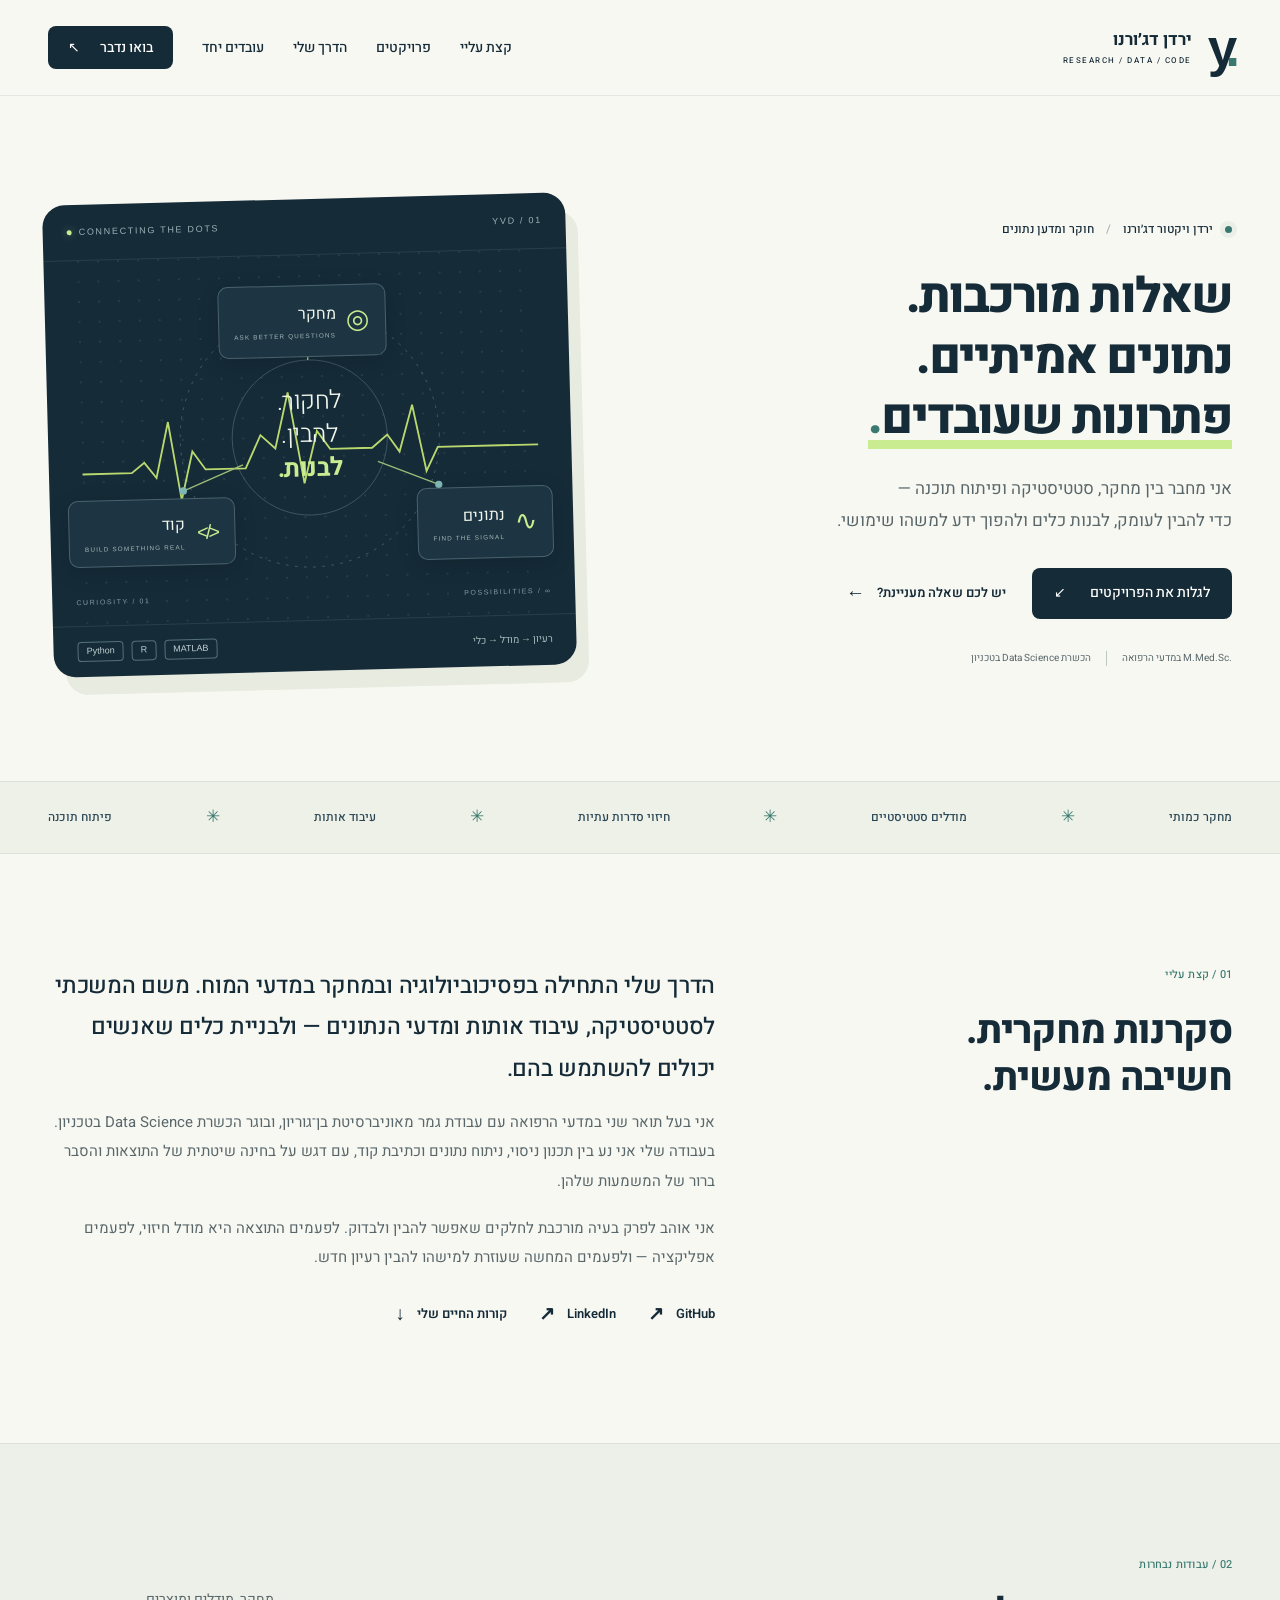
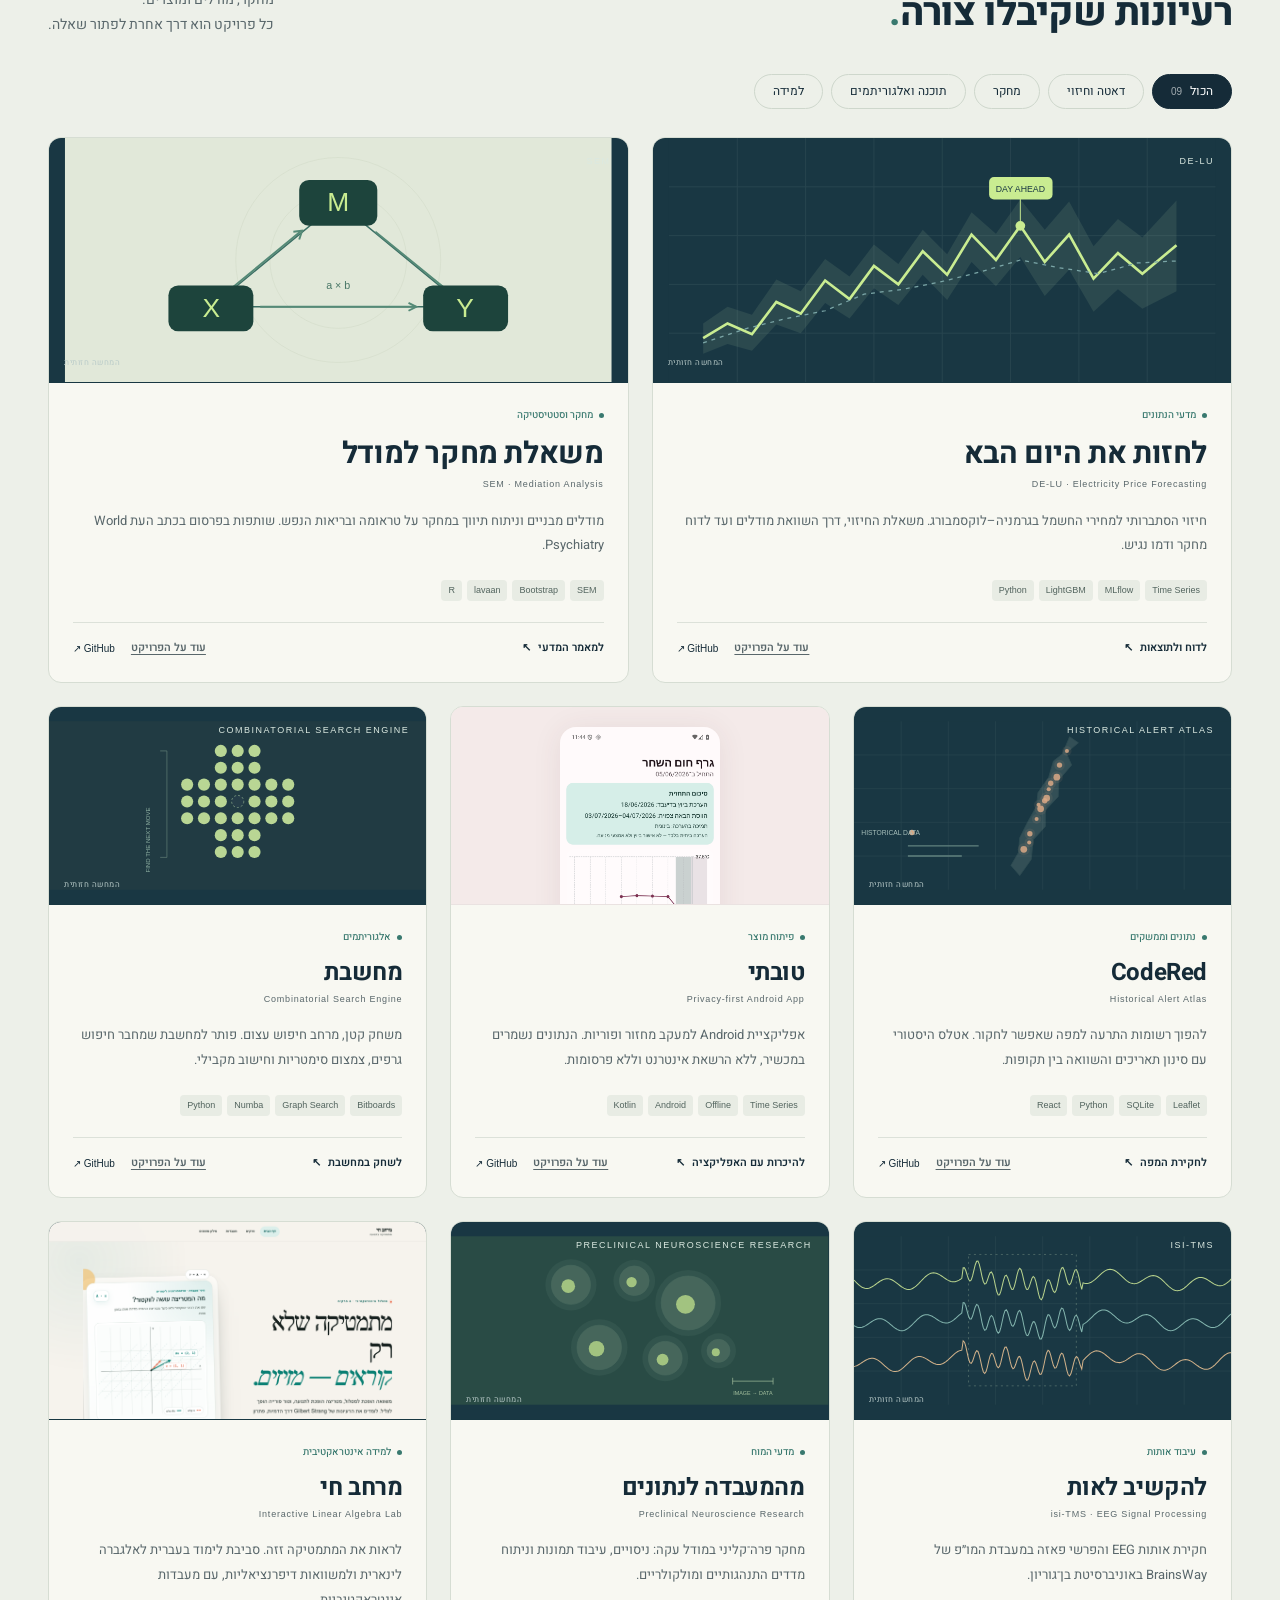
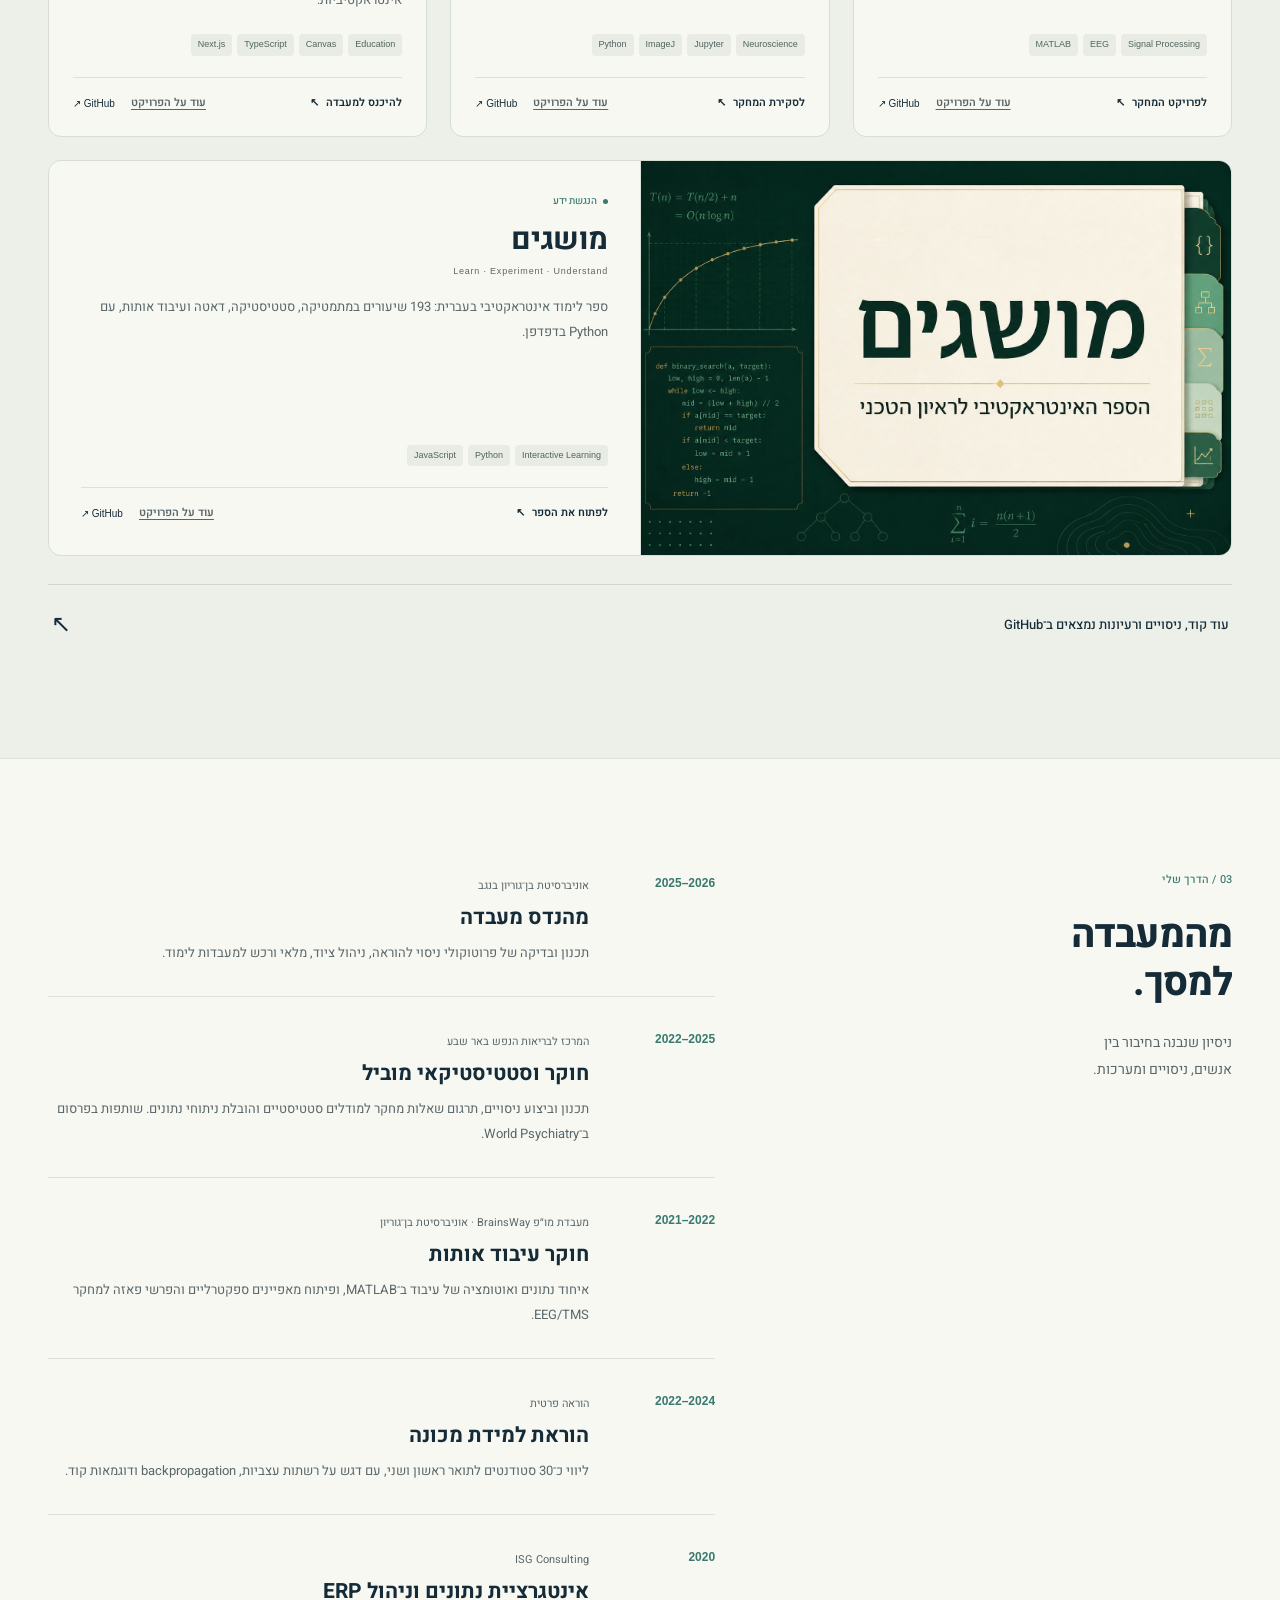
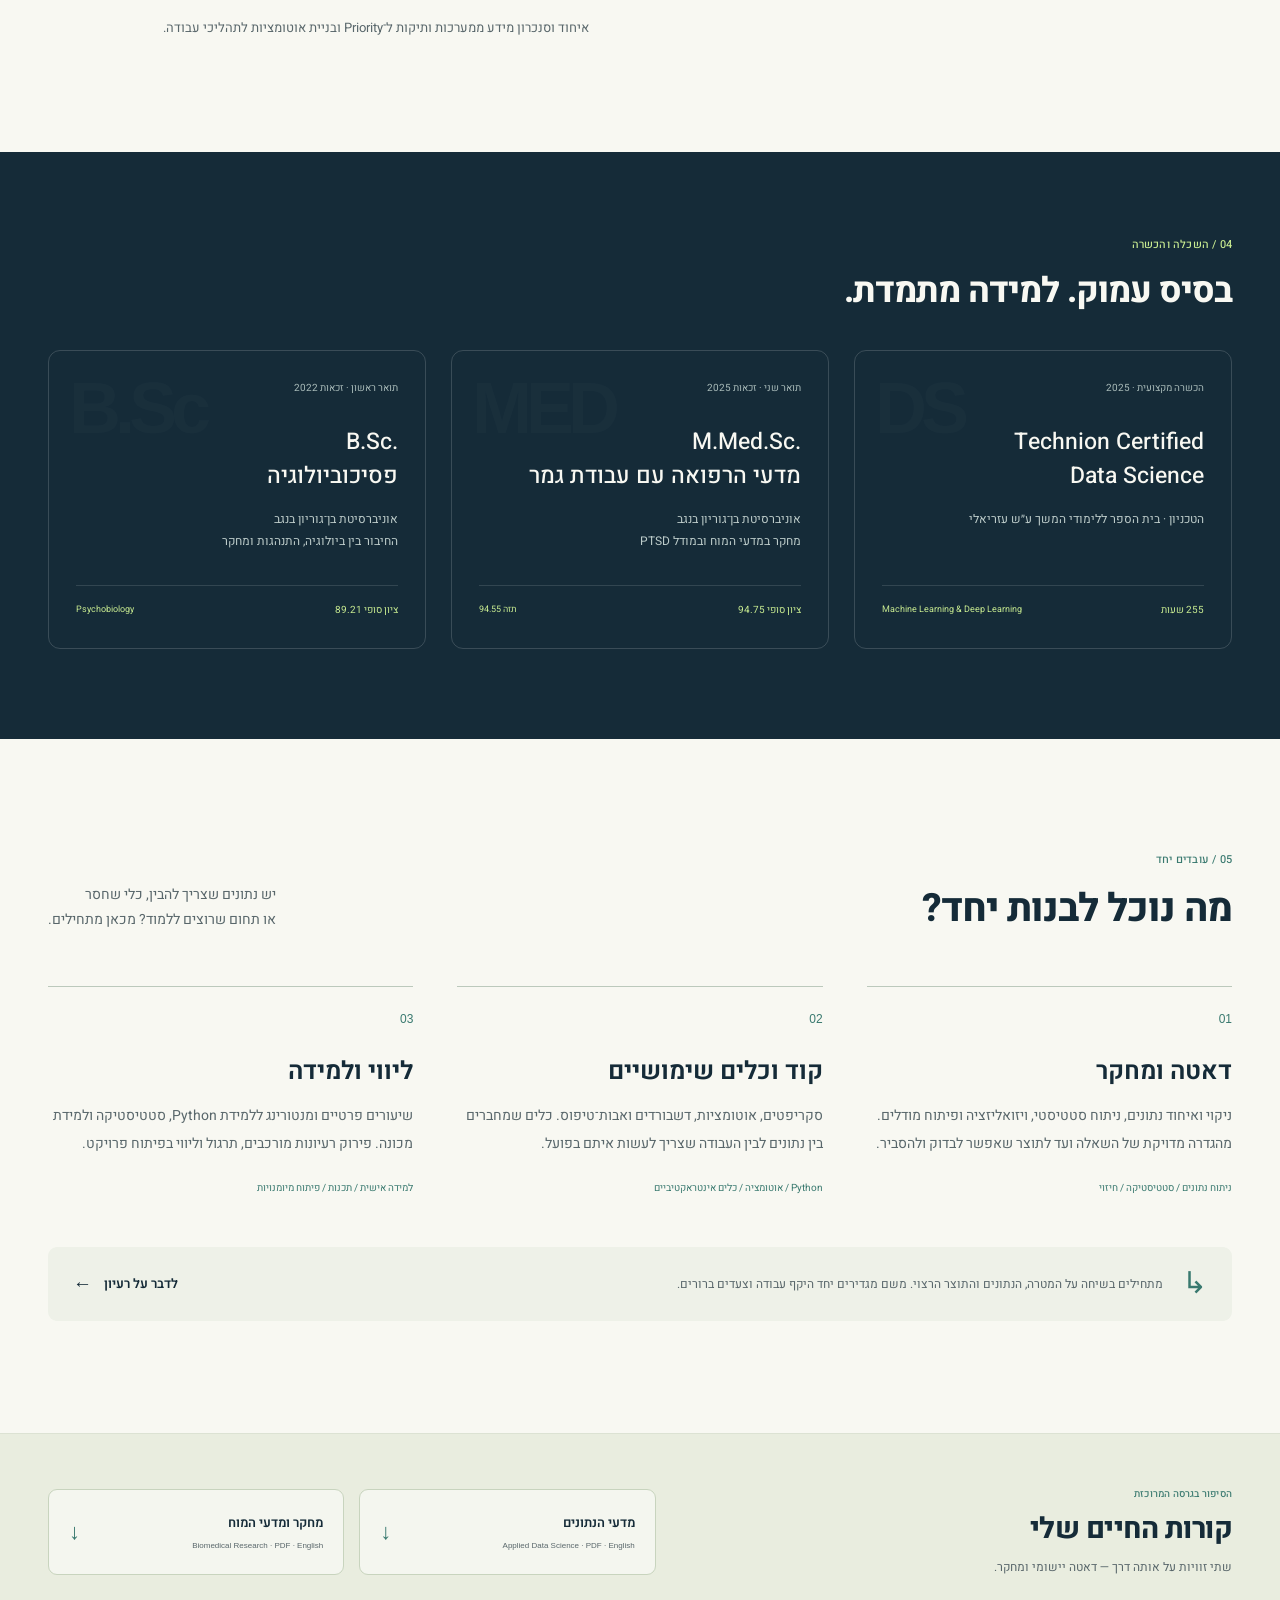
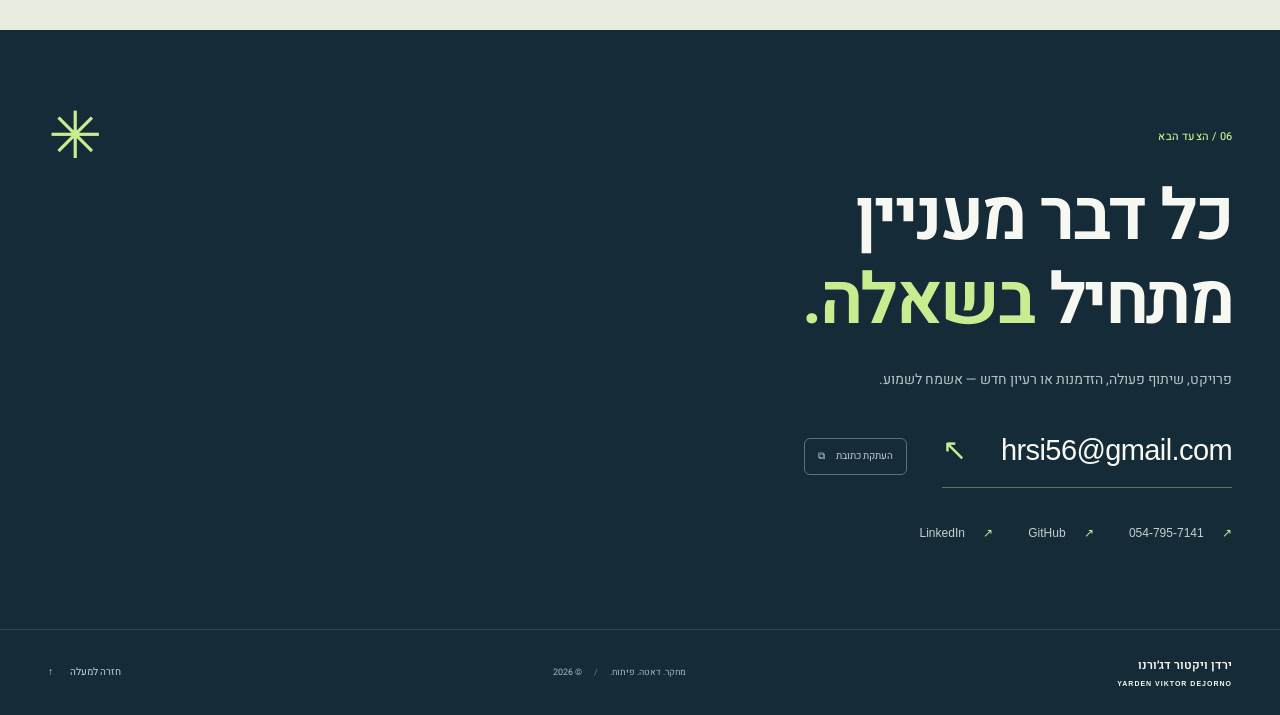
==== index.html @ 93003b0e "Build Hebrew personal portfolio for Yarden Dejorno" ====
<!doctype html>
<html lang="he" dir="rtl">
<head>
  <meta charset="utf-8">
  <meta name="viewport" content="width=device-width, initial-scale=1">
  <meta name="theme-color" content="#152b38">
  <title>ירדן ויקטור דג׳ורנו | מחקר, דאטה ופיתוח</title>
  <meta name="description" content="האתר האישי של ירדן ויקטור דג׳ורנו — חוקר ומדען נתונים. פרויקטים בחיזוי, סטטיסטיקה, מדעי המוח ופיתוח תוכנה, לצד ליווי אישי ולמידה.">
  <link rel="canonical" href="https://hrsi56.github.io/">
  <meta property="og:type" content="website">
  <meta property="og:locale" content="he_IL">
  <meta property="og:title" content="ירדן ויקטור דג׳ורנו — מחקר. דאטה. פיתוח.">
  <meta property="og:description" content="מחבר בין שאלות מחקר, נתונים וקוד. תיק עבודות, ניסיון ודרכים לעבוד יחד.">
  <meta property="og:url" content="https://hrsi56.github.io/">
  <meta property="og:image" content="https://hrsi56.github.io/assets/social-card.png">
  <meta property="og:image:width" content="1200">
  <meta property="og:image:height" content="630">
  <meta name="twitter:card" content="summary_large_image">
  <link rel="icon" href="assets/favicon.svg" type="image/svg+xml">
  <link rel="preload" href="assets/fonts/Heebo-Variable.ttf" as="font" type="font/ttf" crossorigin>
  <link rel="stylesheet" href="styles.css">
  <script type="module" src="app.js"></script>
  <script type="application/ld+json">{"@context":"https://schema.org","@type":"Person","name":"ירדן ויקטור דג׳ורנו","alternateName":"Yarden Viktor Dejorno","url":"https://hrsi56.github.io/","jobTitle":"חוקר ומדען נתונים","email":"mailto:hrsi56@gmail.com","sameAs":["https://github.com/hrsi56","https://www.linkedin.com/in/yvdejorno/"],"alumniOf":[{"@type":"CollegeOrUniversity","name":"Ben-Gurion University of the Negev"}],"knowsAbout":["Statistical Modeling","Probabilistic Forecasting","Signal Processing","Python","Neuroscience"]}</script>
</head>
<body>
  <a class="skip-link" href="#main">דילוג לתוכן</a>
  <header class="site-header">
    <div class="container nav-wrap">
      <a class="brand" href="#home" aria-label="ירדן דג׳ורנו — לראש האתר"><span class="brand-symbol" aria-hidden="true">y<span>.</span></span><span>ירדן דג׳ורנו<span class="brand-sub">RESEARCH / DATA / CODE</span></span></a>
      <button class="menu-toggle" aria-expanded="false" aria-controls="main-nav"><span class="menu-lines" aria-hidden="true"></span><span class="menu-label">תפריט</span></button>
      <nav id="main-nav" aria-label="ניווט ראשי"><a href="#about">קצת עליי</a><a href="#projects">פרויקטים</a><a href="#experience">הדרך שלי</a><a href="#together">עובדים יחד</a><a class="nav-contact" href="#contact">בואו נדבר <span aria-hidden="true">↖</span></a></nav>
    </div>
  </header>
  <main id="main">
    <section class="hero container" id="home" aria-labelledby="hero-title">
      <div class="hero-copy">
        <div class="eyebrow"><span class="status-dot" aria-hidden="true"></span>ירדן ויקטור דג׳ורנו <span class="eyebrow-divider">/</span> חוקר ומדען נתונים</div>
        <h1 id="hero-title">שאלות מורכבות.<br>נתונים אמיתיים.<br><span class="hero-accent">פתרונות שעובדים<span class="lime-dot">.</span></span></h1>
        <p class="hero-description">אני מחבר בין מחקר, סטטיסטיקה ופיתוח תוכנה —<br class="desktop-br"> כדי להבין לעומק, לבנות כלים ולהפוך ידע למשהו שימושי.</p>
        <div class="hero-actions"><a class="button button-dark" href="#projects">לגלות את הפרויקטים <span aria-hidden="true">↙</span></a><a class="text-link" href="#contact">יש לכם שאלה מעניינת? <span aria-hidden="true">←</span></a></div>
        <div class="hero-credentials"><span><bdi>M.Med.Sc.</bdi> במדעי הרפואה</span><i aria-hidden="true"></i><span>הכשרת <bdi>Data Science</bdi> בטכניון</span></div>
      </div>
      <div class="hero-lab" aria-label="המחשה של החיבור בין מחקר, נתונים וקוד">
        <div class="lab-topline"><span class="lab-live"><span></span> CONNECTING THE DOTS</span><span>YVD / 01</span></div>
        <div class="lab-canvas">
          <svg class="connection-svg" viewBox="0 0 500 400" fill="none" aria-hidden="true"><defs><pattern id="dot-grid" width="22" height="22" patternUnits="userSpaceOnUse"><circle cx="1" cy="1" r="1" fill="#759097" opacity=".25"/></pattern><linearGradient id="trace" x1="40" y1="160" x2="450" y2="250"><stop stop-color="#b9d96f"/><stop offset="1" stop-color="#6ec8bc"/></linearGradient></defs><rect width="500" height="400" fill="url(#dot-grid)"/><circle cx="250" cy="200" r="142" stroke="#47606b" stroke-dasharray="3 7"/><circle cx="250" cy="200" r="85" stroke="#405a64"/><path class="lab-trace" d="M0 234H54L68 223L81 240L95 179L108 265L121 212L135 232H179L196 196L212 211L227 150L243 250L258 193L272 213H318L335 199L348 218L363 167L377 240L390 214H500" stroke="url(#trace)" stroke-width="2"/><path d="M250 58V115M110 255L176 228M390 255L324 228" stroke="#9dbb77" stroke-width="1.5"/><circle class="orbit-dot" cx="250" cy="58" r="5" fill="#c8ed89"/><circle cx="110" cy="255" r="4" fill="#81b9b7"/><circle cx="390" cy="255" r="4" fill="#81b9b7"/></svg>
          <div class="lab-node node-research"><span class="node-icon" aria-hidden="true">◎</span><span>מחקר<small>ASK BETTER QUESTIONS</small></span></div>
          <div class="lab-node node-data"><span class="node-icon" aria-hidden="true">∿</span><span>נתונים<small>FIND THE SIGNAL</small></span></div>
          <div class="lab-node node-code"><span class="node-icon code-icon" aria-hidden="true">&lt;/&gt;</span><span>קוד<small>BUILD SOMETHING REAL</small></span></div>
          <div class="lab-core"><span>לחקור.<br>להבין.<br><b>לבנות.</b></span></div>
          <span class="lab-axis axis-a">01 / CURIOSITY</span><span class="lab-axis axis-b">∞ / POSSIBILITIES</span>
        </div>
        <div class="lab-bottomline"><span class="lab-tag">Python</span><span class="lab-tag">R</span><span class="lab-tag">MATLAB</span><span class="lab-note">רעיון → מודל → כלי</span></div>
      </div>
    </section>
    <div class="discipline-strip"><div class="container"><span>מחקר כמותי</span><span aria-hidden="true">✳</span><span>מודלים סטטיסטיים</span><span aria-hidden="true">✳</span><span>חיזוי סדרות עתיות</span><span aria-hidden="true">✳</span><span>עיבוד אותות</span><span aria-hidden="true">✳</span><span>פיתוח תוכנה</span></div></div>
    <section class="section container about" id="about" aria-labelledby="about-title">
      <div class="section-side"><span class="section-number">01 / קצת עליי</span><h2 id="about-title">סקרנות מחקרית. <br>חשיבה מעשית.</h2></div>
      <div class="about-content"><p class="large-text">הדרך שלי התחילה בפסיכוביולוגיה ובמחקר במדעי המוח. משם המשכתי לסטטיסטיקה, עיבוד אותות ומדעי הנתונים — ולבניית כלים שאנשים יכולים להשתמש בהם.</p><p>אני בעל תואר שני במדעי הרפואה עם עבודת גמר מאוניברסיטת בן־גוריון, ובוגר הכשרת Data Science בטכניון. בעבודה שלי אני נע בין תכנון ניסוי, ניתוח נתונים וכתיבת קוד, עם דגש על בחינה שיטתית של התוצאות והסבר ברור של המשמעות שלהן.</p><p>אני אוהב לפרק בעיה מורכבת לחלקים שאפשר להבין ולבדוק. לפעמים התוצאה היא מודל חיזוי, לפעמים אפליקציה — ולפעמים המחשה שעוזרת למישהו להבין רעיון חדש.</p><div class="about-links"><a class="text-link" href="https://github.com/hrsi56" target="_blank" rel="noopener noreferrer">GitHub <span aria-hidden="true">↗</span></a><a class="text-link" href="https://www.linkedin.com/in/yvdejorno/" target="_blank" rel="noopener noreferrer">LinkedIn <span aria-hidden="true">↗</span></a><a class="text-link" href="#resume">קורות החיים שלי <span aria-hidden="true">↓</span></a></div></div>
    </section>
    <section class="section projects-section" id="projects" aria-labelledby="projects-title">
      <div class="container">
        <div class="section-heading"><div><span class="section-number">02 / עבודות נבחרות</span><h2 id="projects-title">רעיונות שקיבלו צורה<span class="lime-dot">.</span></h2></div><p>מחקר, מודלים ומוצרים.<br>כל פרויקט הוא דרך אחרת לפתור שאלה.</p></div>
        <div class="project-filters" role="group" aria-label="סינון פרויקטים לפי תחום"><button class="filter active" data-filter="all" aria-pressed="true">הכול <span>09</span></button><button class="filter" data-filter="data" aria-pressed="false">דאטה וחיזוי</button><button class="filter" data-filter="research" aria-pressed="false">מחקר</button><button class="filter" data-filter="software" aria-pressed="false">תוכנה ואלגוריתמים</button><button class="filter" data-filter="learning" aria-pressed="false">למידה</button></div>
        <p id="filter-status" class="sr-only" role="status" aria-live="polite"></p>
        <div class="project-grid" id="project-grid">
          <!-- PROJECTS:START -->
<article class="project-card featured" data-category="data">
  <div class="project-visual project-image-forecast"><svg viewBox="0 0 560 250" xmlns="http://www.w3.org/2000/svg" aria-hidden="true" focusable="false"><rect width="560" height="250" fill="#193743"/><path d="M0 50H560M0 100H560M0 150H560M0 200H560M70 0V250M140 0V250M210 0V250M280 0V250M350 0V250M420 0V250M490 0V250" stroke="#8da6a3" opacity=".12"/><path d="M35 190L60 173L85 181L110 145L135 157L160 124L185 142L210 109L235 129L260 94L285 119L310 76L335 98L360 63L385 94L410 65L435 111L460 83L485 102L520 64V157L485 175L460 155L435 178L410 135L385 162L360 122L335 152L310 127L285 166L260 140L235 171L210 154L185 185L160 169L135 200L110 191L85 218L60 211L35 221Z" fill="#a0c397" opacity=".13"/><path d="M35 205L60 190L85 201L110 168L135 180L160 146L185 165L210 131L235 150L260 116L285 140L310 99L335 125L360 90L385 127L410 99L435 144L460 118L485 139L520 110" fill="none" stroke="#c9ec91" stroke-width="2.7"/><path d="M35 210L80 195L120 185L160 177L200 160L240 155L280 147L320 137L360 125L400 133L440 139L480 128L520 126" stroke="#7ba6a7" stroke-width="1.3" stroke-dasharray="4 5" fill="none"/><circle cx="360" cy="90" r="5" fill="#c9ec91"/><path d="M360 90V62" stroke="#c9ec91"/><rect x="328" y="40" width="65" height="23" rx="5" fill="#c9ec91"/><text x="360" y="55" text-anchor="middle" fill="#193743" font-family="Arial" font-size="9">DAY AHEAD</text></svg><span class="visual-stamp">DE-LU</span><span class="visual-caption">המחשה חזותית</span></div>
  <div class="project-body"><span class="project-category">מדעי הנתונים</span><h3>לחזות את היום הבא</h3><p class="project-name">DE-LU · Electricity Price Forecasting</p><p class="project-description">חיזוי הסתברותי למחירי החשמל בגרמניה–לוקסמבורג. משאלת החיזוי, דרך השוואת מודלים ועד לדוח מחקר ודמו נגיש.</p><div class="project-tags"><span>Python</span><span>LightGBM</span><span>MLflow</span><span>Time Series</span></div><div class="project-actions"><a class="project-main-link" href="https://hrsi56.github.io/delu-day-ahead-forecast/" target="_blank" rel="noopener noreferrer">לדוח ולתוצאות <span aria-hidden="true">↖</span></a><button class="project-info" data-project="delu" aria-label="עוד על לחזות את היום הבא">עוד על הפרויקט</button><a class="repo-link" href="https://github.com/hrsi56/delu-day-ahead-forecast" target="_blank" rel="noopener noreferrer" aria-label="קוד לחזות את היום הבא ב־GitHub">GitHub ↗</a></div></div>
</article>
<article class="project-card featured" data-category="research">
  <div class="project-visual project-image-mediation"><svg viewBox="0 0 560 250" xmlns="http://www.w3.org/2000/svg" aria-hidden="true" focusable="false"><rect width="560" height="250" fill="#e1e8d9"/><circle cx="280" cy="125" r="105" stroke="#a2b194" opacity=".15" fill="none"/><circle cx="280" cy="125" r="70" stroke="#a2b194" opacity=".15" fill="none"/><path d="M150 173L280 66L410 173M150 173H410" stroke="#3b6e64" stroke-width="1.5" fill="none"/><path d="M172 153L241 96M318 96L388 153M200 173H360" stroke="#558a77" stroke-width="2"/><path d="M234 96L243 95L240 104M384 151L390 155L381 155M352 169L360 173L352 177" stroke="#558a77" fill="none" stroke-width="2"/><rect x="240" y="43" width="80" height="47" rx="10" fill="#1d443c"/><rect x="106" y="151" width="87" height="47" rx="10" fill="#1d443c"/><rect x="367" y="151" width="87" height="47" rx="10" fill="#1d443c"/><text x="280" y="75" text-anchor="middle" fill="#c9ec91" font-family="Arial" font-size="27">M</text><text x="150" y="183" text-anchor="middle" fill="#c9ec91" font-family="Arial" font-size="27">X</text><text x="410" y="183" text-anchor="middle" fill="#c9ec91" font-family="Arial" font-size="27">Y</text><text x="280" y="155" text-anchor="middle" fill="#497767" font-family="Arial" font-size="11">a × b</text></svg><span class="visual-stamp">SEM</span><span class="visual-caption">המחשה חזותית</span></div>
  <div class="project-body"><span class="project-category">מחקר וסטטיסטיקה</span><h3>משאלת מחקר למודל</h3><p class="project-name">SEM · Mediation Analysis</p><p class="project-description">מודלים מבניים וניתוח תיווך במחקר על טראומה ובריאות הנפש. שותפות בפרסום בכתב העת World Psychiatry.</p><div class="project-tags"><span>R</span><span>lavaan</span><span>Bootstrap</span><span>SEM</span></div><div class="project-actions"><a class="project-main-link" href="https://doi.org/10.1002/wps.21254" target="_blank" rel="noopener noreferrer">למאמר המדעי <span aria-hidden="true">↖</span></a><button class="project-info" data-project="sem" aria-label="עוד על משאלת מחקר למודל">עוד על הפרויקט</button><a class="repo-link" href="https://github.com/hrsi56/SEM-Mediation-Analysis" target="_blank" rel="noopener noreferrer" aria-label="קוד משאלת מחקר למודל ב־GitHub">GitHub ↗</a></div></div>
</article>
<article class="project-card" data-category="data">
  <div class="project-visual project-image-map"><svg viewBox="0 0 560 250" xmlns="http://www.w3.org/2000/svg" aria-hidden="true" focusable="false"><rect width="560" height="250" fill="#193743"/><path d="M0 50H560M0 100H560M0 150H560M0 200H560M70 0V250M140 0V250M210 0V250M280 0V250M350 0V250M420 0V250M490 0V250" stroke="#8da6a3" opacity=".12"/><path d="M320 23L333 32L315 47L323 65L304 87L303 112L284 132L284 156L266 176L263 205L246 229L233 214L244 195L246 173L258 149L271 126L273 106L289 83L296 59L309 49Z" fill="#c9d7c6" opacity=".15" stroke="#9bb9a0" stroke-width="1.3"/><circle cx="316" cy="44" r="3" fill="#d7a885" opacity=".85"/><circle cx="316" cy="44" r="7" fill="#d7a885" opacity=".09"/><circle cx="305" cy="65" r="4" fill="#d7a885" opacity=".85"/><circle cx="305" cy="65" r="8" fill="#d7a885" opacity=".09"/><circle cx="301" cy="83" r="5" fill="#d7a885" opacity=".85"/><circle cx="301" cy="83" r="9" fill="#d7a885" opacity=".09"/><circle cx="289" cy="101" r="3" fill="#d7a885" opacity=".85"/><circle cx="289" cy="101" r="7" fill="#d7a885" opacity=".09"/><circle cx="283" cy="118" r="4" fill="#d7a885" opacity=".85"/><circle cx="283" cy="118" r="8" fill="#d7a885" opacity=".09"/><circle cx="277" cy="130" r="5" fill="#d7a885" opacity=".85"/><circle cx="277" cy="130" r="9" fill="#d7a885" opacity=".09"/><circle cx="271" cy="145" r="3" fill="#d7a885" opacity=".85"/><circle cx="271" cy="145" r="7" fill="#d7a885" opacity=".09"/><circle cx="261" cy="167" r="4" fill="#d7a885" opacity=".85"/><circle cx="261" cy="167" r="8" fill="#d7a885" opacity=".09"/><circle cx="252" cy="190" r="5" fill="#d7a885" opacity=".85"/><circle cx="252" cy="190" r="9" fill="#d7a885" opacity=".09"/><circle cx="260" cy="180" r="3" fill="#d7a885" opacity=".85"/><circle cx="260" cy="180" r="7" fill="#d7a885" opacity=".09"/><circle cx="292" cy="92" r="4" fill="#d7a885" opacity=".85"/><circle cx="292" cy="92" r="8" fill="#d7a885" opacity=".09"/><circle cx="286" cy="114" r="5" fill="#d7a885" opacity=".85"/><circle cx="286" cy="114" r="9" fill="#d7a885" opacity=".09"/><circle cx="274" cy="124" r="3" fill="#d7a885" opacity=".85"/><circle cx="274" cy="124" r="7" fill="#d7a885" opacity=".09"/><path d="M80 185H185M80 200H160" stroke="#61817f" stroke-width="2"/><circle cx="86" cy="165" r="4" fill="#d7a885"/><text x="98" y="169" fill="#a7bfbb" font-size="10" font-family="Arial">HISTORICAL DATA</text></svg><span class="visual-stamp">HISTORICAL ALERT ATLAS</span><span class="visual-caption">המחשה חזותית</span></div>
  <div class="project-body"><span class="project-category">נתונים וממשקים</span><h3>CodeRed</h3><p class="project-name">Historical Alert Atlas</p><p class="project-description">להפוך רשומות התרעה למפה שאפשר לחקור. אטלס היסטורי עם סינון תאריכים והשוואה בין תקופות.</p><div class="project-tags"><span>React</span><span>Python</span><span>SQLite</span><span>Leaflet</span></div><div class="project-actions"><a class="project-main-link" href="https://hrsi56.github.io/CodeRed/" target="_blank" rel="noopener noreferrer">לחקירת המפה <span aria-hidden="true">↖</span></a><button class="project-info" data-project="codered" aria-label="עוד על CodeRed">עוד על הפרויקט</button><a class="repo-link" href="https://github.com/hrsi56/CodeRed" target="_blank" rel="noopener noreferrer" aria-label="קוד CodeRed ב־GitHub">GitHub ↗</a></div></div>
</article>
<article class="project-card" data-category="software">
  <div class="project-visual project-image-tovati"><img src="assets/tovati-preview.png" alt="צילום מסך של גרף המעקב באפליקציית טובתי" loading="lazy" width="630" height="1400"></div>
  <div class="project-body"><span class="project-category">פיתוח מוצר</span><h3>טובתי</h3><p class="project-name">Privacy-first Android App</p><p class="project-description">אפליקציית Android למעקב מחזור ופוריות. הנתונים נשמרים במכשיר, ללא הרשאת אינטרנט וללא פרסומות.</p><div class="project-tags"><span>Kotlin</span><span>Android</span><span>Offline</span><span>Time Series</span></div><div class="project-actions"><a class="project-main-link" href="https://hrsi56.github.io/Tovati/" target="_blank" rel="noopener noreferrer">להיכרות עם האפליקציה <span aria-hidden="true">↖</span></a><button class="project-info" data-project="tovati" aria-label="עוד על טובתי">עוד על הפרויקט</button><a class="repo-link" href="https://github.com/hrsi56/Tovati" target="_blank" rel="noopener noreferrer" aria-label="קוד טובתי ב־GitHub">GitHub ↗</a></div></div>
</article>
<article class="project-card" data-category="software">
  <div class="project-visual project-image-peg"><svg viewBox="0 0 560 250" xmlns="http://www.w3.org/2000/svg" aria-hidden="true" focusable="false"><rect width="560" height="250" fill="#213b43"/><circle cx="255" cy="44" r="9" fill="#b9d694" /><circle cx="280" cy="44" r="9" fill="#b9d694" /><circle cx="305" cy="44" r="9" fill="#b9d694" /><circle cx="255" cy="69" r="9" fill="#b9d694" /><circle cx="280" cy="69" r="9" fill="#b9d694" /><circle cx="305" cy="69" r="9" fill="#b9d694" /><circle cx="205" cy="94" r="9" fill="#b9d694" /><circle cx="230" cy="94" r="9" fill="#b9d694" /><circle cx="255" cy="94" r="9" fill="#b9d694" /><circle cx="280" cy="94" r="9" fill="#b9d694" /><circle cx="305" cy="94" r="9" fill="#b9d694" /><circle cx="330" cy="94" r="9" fill="#b9d694" /><circle cx="355" cy="94" r="9" fill="#b9d694" /><circle cx="205" cy="119" r="9" fill="#b9d694" /><circle cx="230" cy="119" r="9" fill="#b9d694" /><circle cx="255" cy="119" r="9" fill="#b9d694" /><circle cx="280" cy="119" r="9" fill="#263e49" stroke="#94b391" stroke-dasharray="3 3"/><circle cx="305" cy="119" r="9" fill="#b9d694" /><circle cx="330" cy="119" r="9" fill="#b9d694" /><circle cx="355" cy="119" r="9" fill="#b9d694" /><circle cx="205" cy="144" r="9" fill="#b9d694" /><circle cx="230" cy="144" r="9" fill="#b9d694" /><circle cx="255" cy="144" r="9" fill="#b9d694" /><circle cx="280" cy="144" r="9" fill="#b9d694" /><circle cx="305" cy="144" r="9" fill="#b9d694" /><circle cx="330" cy="144" r="9" fill="#b9d694" /><circle cx="355" cy="144" r="9" fill="#b9d694" /><circle cx="255" cy="169" r="9" fill="#b9d694" /><circle cx="280" cy="169" r="9" fill="#b9d694" /><circle cx="305" cy="169" r="9" fill="#b9d694" /><circle cx="255" cy="194" r="9" fill="#b9d694" /><circle cx="280" cy="194" r="9" fill="#b9d694" /><circle cx="305" cy="194" r="9" fill="#b9d694" /><path d="M175 44V202M165 44H175M165 202H175" stroke="#648078" fill="none"/><text x="150" y="128" fill="#8dafa1" font-size="9" font-family="Arial" transform="rotate(-90 150 128)">FIND THE NEXT MOVE</text></svg><span class="visual-stamp">COMBINATORIAL SEARCH ENGINE</span><span class="visual-caption">המחשה חזותית</span></div>
  <div class="project-body"><span class="project-category">אלגוריתמים</span><h3>מחשבת</h3><p class="project-name">Combinatorial Search Engine</p><p class="project-description">משחק קטן, מרחב חיפוש עצום. פותר למחשבת שמחבר חיפוש גרפים, צמצום סימטריות וחישוב מקבילי.</p><div class="project-tags"><span>Python</span><span>Numba</span><span>Graph Search</span><span>Bitboards</span></div><div class="project-actions"><a class="project-main-link" href="https://hrsi56.pythonanywhere.com/" target="_blank" rel="noopener noreferrer">לשחק במחשבת <span aria-hidden="true">↖</span></a><button class="project-info" data-project="machshevet" aria-label="עוד על מחשבת">עוד על הפרויקט</button><a class="repo-link" href="https://github.com/hrsi56/Machshevet" target="_blank" rel="noopener noreferrer" aria-label="קוד מחשבת ב־GitHub">GitHub ↗</a></div></div>
</article>
<article class="project-card" data-category="research">
  <div class="project-visual project-image-signal"><svg viewBox="0 0 560 250" xmlns="http://www.w3.org/2000/svg" aria-hidden="true" focusable="false"><rect width="560" height="250" fill="#193743"/><path d="M0 50H560M0 100H560M0 150H560M0 200H560M70 0V250M140 0V250M210 0V250M280 0V250M350 0V250M420 0V250M490 0V250" stroke="#8da6a3" opacity=".12"/><path d="M0 65.00 L2 67.11 L4 69.15 L6 71.07 L8 72.81 L10 74.32 L12 75.56 L14 76.50 L16 77.12 L18 77.40 L20 77.35 L22 76.98 L24 76.32 L26 75.39 L28 74.25 L30 72.94 L32 71.52 L34 70.04 L36 68.58 L38 67.18 L40 65.91 L42 64.82 L44 63.94 L46 63.33 L48 62.99 L50 62.96 L52 63.22 L54 63.77 L56 64.60 L58 65.67 L60 66.94 L62 68.37 L64 69.90 L66 71.47 L68 73.03 L70 74.50 L72 75.84 L74 76.99 L76 77.89 L78 78.52 L80 78.84 L82 78.82 L84 78.47 L86 77.78 L88 76.76 L90 75.45 L92 73.89 L94 72.10 L96 70.15 L98 68.10 L100 66.00 L102 63.92 L104 61.92 L106 60.06 L108 58.39 L110 56.97 L112 55.82 L114 54.98 L116 54.46 L118 54.27 L120 54.40 L122 54.84 L124 55.56 L126 56.51 L128 57.66 L130 58.95 L132 60.33 L134 61.72 L136 63.08 L138 64.35 L140 65.46 L142 66.38 L144 67.06 L146 67.47 L148 67.58 L150 67.40 L152 66.91 L154 66.14 L156 65.11 L158 63.84 L160 62.40 L162 46.88 L164 46.90 L166 51.19 L168 57.72 L170 63.70 L172 66.56 L174 64.88 L176 58.89 L178 50.40 L180 42.20 L182 37.08 L184 36.84 L186 41.71 L188 50.23 L190 59.76 L192 67.41 L194 71.01 L196 69.89 L198 65.04 L200 58.83 L202 54.07 L204 53.07 L206 56.79 L208 64.51 L210 74.02 L212 82.43 L214 87.14 L216 86.73 L218 81.49 L220 73.29 L222 64.93 L224 59.17 L226 57.81 L228 61.01 L230 67.30 L232 74.10 L234 78.62 L236 78.89 L238 74.42 L240 66.43 L242 57.41 L244 50.30 L246 47.43 L248 49.75 L250 56.49 L252 65.42 L254 73.66 L256 78.63 L258 78.99 L260 75.08 L262 68.77 L264 62.80 L266 59.83 L268 61.45 L270 67.63 L272 76.71 L274 85.94 L276 92.48 L278 94.31 L280 90.97 L282 83.70 L284 75.00 L286 67.77 L288 64.28 L290 65.40 L292 70.31 L294 76.78 L296 81.98 L298 83.49 L300 80.14 L302 72.48 L304 62.57 L306 53.28 L308 47.34 L310 46.37 L312 50.32 L314 57.53 L316 65.29 L318 70.79 L320 72.13 L322 68.93 L324 62.49 L326 55.33 L328 50.25 L330 49.41 L332 53.47 L334 61.42 L336 70.87 L338 78.87 L340 69.01 L342 69.60 L344 69.91 L346 69.93 L348 69.64 L350 69.05 L352 68.15 L354 66.98 L356 65.57 L358 63.96 L360 62.20 L362 60.35 L364 58.46 L366 56.61 L368 54.84 L370 53.22 L372 51.80 L374 50.64 L376 49.77 L378 49.22 L380 49.01 L382 49.14 L384 49.62 L386 50.43 L388 51.53 L390 52.90 L392 54.49 L394 56.25 L396 58.11 L398 60.02 L400 61.91 L402 63.72 L404 65.40 L406 66.90 L408 68.16 L410 69.16 L412 69.87 L414 70.26 L416 70.35 L418 70.13 L420 69.63 L422 68.88 L424 67.92 L426 66.79 L428 65.54 L430 64.24 L432 62.95 L434 61.72 L436 60.62 L438 59.69 L440 58.98 L442 58.53 L444 58.37 L446 58.52 L448 58.99 L450 59.77 L452 60.84 L454 62.18 L456 63.74 L458 65.50 L460 67.38 L462 69.34 L464 71.32 L466 73.24 L468 75.05 L470 76.69 L472 78.11 L474 79.27 L476 80.12 L478 80.64 L480 80.83 L482 80.66 L484 80.16 L486 79.33 L488 78.22 L490 76.87 L492 75.31 L494 73.61 L496 71.82 L498 70.01 L500 68.24 L502 66.56 L504 65.04 L506 63.72 L508 62.63 L510 61.83 L512 61.32 L514 61.11 L516 61.21 L518 61.60 L520 62.26 L522 63.15 L524 64.23 L526 65.45 L528 66.75 L530 68.08 L532 69.37 L534 70.57 L536 71.62 L538 72.47 L540 73.07 L542 73.40 L544 73.41 L546 73.11 L548 72.49 L550 71.56 L552 70.34 L554 68.86 L556 67.16 L558 65.29 L560 63.30" fill="none" stroke="#b9d48d" stroke-width="1.5"/><path d="M0 132.57 L2 133.76 L4 134.65 L6 135.21 L8 135.45 L10 135.36 L12 134.97 L14 134.29 L16 133.37 L18 132.26 L20 130.99 L22 129.63 L24 128.25 L26 126.89 L28 125.62 L30 124.49 L32 123.56 L34 122.86 L36 122.43 L38 122.29 L40 122.45 L42 122.91 L44 123.66 L46 124.68 L48 125.93 L50 127.37 L52 128.96 L54 130.63 L56 132.32 L58 133.98 L60 135.54 L62 136.95 L64 138.15 L66 139.10 L68 139.75 L70 140.09 L72 140.08 L74 139.73 L76 139.05 L78 138.04 L80 136.74 L82 135.18 L84 133.41 L86 131.49 L88 129.47 L90 127.42 L92 125.40 L94 123.47 L96 121.69 L98 120.10 L100 118.76 L102 117.69 L104 116.94 L106 116.50 L108 116.38 L110 116.57 L112 117.06 L114 117.81 L116 118.78 L118 119.92 L120 121.19 L122 122.51 L124 123.84 L126 125.10 L128 126.25 L130 127.24 L132 128.01 L134 128.52 L136 128.76 L138 128.69 L140 128.32 L142 127.65 L144 126.69 L146 125.48 L148 124.04 L150 122.43 L152 120.70 L154 118.91 L156 117.12 L158 115.38 L160 113.77 L162 98.39 L164 98.87 L166 103.89 L168 111.42 L170 118.62 L172 122.89 L174 122.75 L176 118.38 L178 111.53 L180 104.93 L182 101.30 L184 102.41 L186 108.43 L188 117.85 L190 128.01 L192 135.99 L194 139.61 L196 138.20 L198 132.78 L200 125.70 L202 119.82 L204 117.51 L206 119.75 L208 125.89 L210 133.77 L212 140.55 L214 143.70 L216 141.86 L218 135.36 L220 126.12 L222 116.98 L224 110.74 L226 109.18 L228 112.50 L230 119.22 L232 126.74 L234 132.24 L236 133.72 L238 130.65 L240 124.19 L242 116.79 L244 111.32 L246 110.05 L248 113.88 L250 121.97 L252 132.06 L254 141.22 L256 146.84 L258 147.56 L260 143.69 L262 137.11 L264 130.58 L266 126.77 L268 127.29 L270 132.17 L272 139.77 L274 147.43 L276 152.34 L278 152.54 L280 147.64 L282 138.92 L284 128.95 L286 120.67 L288 116.38 L290 116.99 L292 121.69 L294 128.26 L296 133.86 L298 136.07 L300 133.69 L302 127.23 L304 118.70 L306 110.94 L308 106.61 L310 107.27 L312 112.82 L314 121.55 L316 130.68 L318 137.36 L320 139.64 L322 137.10 L324 131.04 L326 123.94 L328 118.63 L330 117.23 L332 120.47 L334 127.35 L336 135.50 L338 142.05 L340 130.61 L342 129.57 L344 128.26 L346 126.71 L348 124.96 L350 123.08 L352 121.12 L354 119.13 L356 117.18 L358 115.34 L360 113.66 L362 112.19 L364 110.98 L366 110.08 L368 109.49 L370 109.25 L372 109.35 L374 109.79 L376 110.56 L378 111.62 L380 112.93 L382 114.44 L384 116.11 L386 117.88 L388 119.67 L390 121.44 L392 123.11 L394 124.65 L396 125.98 L398 127.08 L400 127.91 L402 128.45 L404 128.68 L406 128.61 L408 128.25 L410 127.62 L412 126.74 L414 125.68 L416 124.47 L418 123.16 L420 121.83 L422 120.52 L424 119.30 L426 118.23 L428 117.35 L430 116.71 L432 116.35 L434 116.29 L436 116.54 L438 117.12 L440 118.02 L442 119.21 L444 120.66 L446 122.34 L448 124.20 L450 126.18 L452 128.23 L454 130.27 L456 132.26 L458 134.12 L460 135.81 L462 137.27 L464 138.45 L466 139.33 L468 139.87 L470 140.08 L472 139.94 L474 139.47 L476 138.69 L478 137.63 L480 136.34 L482 134.86 L484 133.25 L486 131.58 L488 129.89 L490 128.26 L492 126.74 L494 125.38 L496 124.23 L498 123.34 L500 122.71 L502 122.39 L504 122.37 L506 122.64 L508 123.20 L510 124.01 L512 125.04 L514 126.23 L516 127.55 L518 128.93 L520 130.32 L522 131.65 L524 132.86 L526 133.90 L528 134.72 L530 135.28 L532 135.54 L534 135.49 L536 135.11 L538 134.41 L540 133.39 L542 132.07 L544 130.51 L546 128.72 L548 126.78 L550 124.73 L552 122.63 L554 120.56 L556 118.56 L558 116.70 L560 115.04" fill="none" stroke="#83b5ae" stroke-width="1.5"/><path d="M0 193.18 L2 192.73 L4 192.02 L6 191.08 L8 189.96 L10 188.72 L12 187.40 L14 186.08 L16 184.81 L18 183.65 L20 182.65 L22 181.86 L24 181.32 L26 181.06 L28 181.09 L30 181.44 L32 182.08 L34 183.02 L36 184.21 L38 185.63 L40 187.24 L42 188.97 L44 190.77 L46 192.59 L48 194.35 L50 196.00 L52 197.48 L54 198.74 L56 199.74 L58 200.43 L60 200.79 L62 200.81 L64 200.49 L66 199.82 L68 198.84 L70 197.57 L72 196.05 L74 194.33 L76 192.47 L78 190.53 L80 188.56 L82 186.63 L84 184.80 L86 183.12 L88 181.65 L90 180.43 L92 179.48 L94 178.85 L96 178.52 L98 178.51 L100 178.80 L102 179.36 L104 180.17 L106 181.19 L108 182.35 L110 183.62 L112 184.92 L114 186.20 L116 187.40 L118 188.46 L120 189.34 L122 189.98 L124 190.36 L126 190.44 L128 190.22 L130 189.68 L132 188.84 L134 187.72 L136 186.35 L138 184.76 L140 183.01 L142 181.15 L144 179.23 L146 177.33 L148 175.51 L150 173.81 L152 172.31 L154 171.04 L156 170.05 L158 169.38 L160 169.05 L162 155.12 L164 157.16 L166 163.82 L168 172.98 L170 181.75 L172 187.49 L174 188.64 L176 185.35 L178 179.34 L180 173.29 L182 169.91 L184 170.97 L186 176.62 L188 185.38 L190 194.61 L192 201.42 L194 203.68 L196 200.75 L198 193.73 L200 185.01 L202 177.53 L204 173.68 L206 174.53 L208 179.46 L210 186.37 L212 192.45 L214 195.18 L216 193.23 L218 186.94 L220 178.21 L222 169.85 L224 164.66 L226 164.37 L228 169.12 L230 177.40 L232 186.55 L234 193.69 L236 196.75 L238 195.15 L240 190.00 L242 183.70 L244 179.08 L246 178.38 L248 182.48 L250 190.54 L252 200.29 L254 208.80 L256 213.51 L258 213.07 L260 207.85 L262 199.77 L264 191.65 L266 186.20 L268 185.10 L270 188.44 L272 194.64 L274 201.09 L276 205.00 L278 204.48 L280 199.14 L282 190.29 L284 180.50 L286 172.70 L288 169.19 L290 170.83 L292 176.78 L294 184.78 L296 191.94 L298 195.76 L300 195.02 L302 190.14 L304 183.10 L306 176.66 L308 173.45 L310 174.98 L312 181.13 L314 190.15 L316 199.26 L318 205.62 L320 207.27 L322 203.85 L324 196.65 L326 188.21 L328 181.40 L330 178.41 L332 180.01 L334 185.27 L336 191.88 L338 197.01 L340 184.34 L342 182.29 L344 180.23 L346 178.23 L348 176.33 L350 174.61 L352 173.11 L354 171.88 L356 170.94 L358 170.34 L360 170.08 L362 170.16 L364 170.57 L366 171.29 L368 172.30 L370 173.55 L372 174.99 L374 176.56 L376 178.22 L378 179.89 L380 181.51 L382 183.04 L384 184.40 L386 185.57 L388 186.48 L390 187.13 L392 187.48 L394 187.52 L396 187.27 L398 186.74 L400 185.95 L402 184.93 L404 183.74 L406 182.42 L408 181.03 L410 179.64 L412 178.29 L414 177.05 L416 175.98 L418 175.12 L420 174.51 L422 174.20 L424 174.21 L426 174.54 L428 175.20 L430 176.18 L432 177.45 L434 178.99 L436 180.74 L438 182.67 L440 184.72 L442 186.81 L444 188.90 L446 190.92 L448 192.81 L450 194.51 L452 195.97 L454 197.16 L456 198.04 L458 198.58 L460 198.79 L462 198.67 L464 198.22 L466 197.47 L468 196.46 L470 195.23 L472 193.83 L474 192.32 L476 190.75 L478 189.20 L480 187.71 L482 186.35 L484 185.17 L486 184.20 L488 183.50 L490 183.08 L492 182.95 L494 183.12 L496 183.59 L498 184.33 L500 185.31 L502 186.49 L504 187.83 L506 189.27 L508 190.75 L510 192.21 L512 193.60 L514 194.85 L516 195.90 L518 196.73 L520 197.27 L522 197.51 L524 197.41 L526 196.99 L528 196.23 L530 195.16 L532 193.80 L534 192.18 L536 190.35 L538 188.37 L540 186.30 L542 184.18 L544 182.10 L546 180.10 L548 178.25 L550 176.60 L552 175.20 L554 174.09 L556 173.28 L558 172.81 L560 172.67" fill="none" stroke="#d2b28a" stroke-width="1.5"/><rect x="170" y="27" width="160" height="195" fill="#ffffff04" stroke="#a1b9a0" stroke-dasharray="3 5" opacity=".5"/></svg><span class="visual-stamp">ISI-TMS</span><span class="visual-caption">המחשה חזותית</span></div>
  <div class="project-body"><span class="project-category">עיבוד אותות</span><h3>להקשיב לאות</h3><p class="project-name">isi-TMS · EEG Signal Processing</p><p class="project-description">חקירת אותות EEG והפרשי פאזה במעבדת המו״פ של BrainsWay באוניברסיטת בן־גוריון.</p><div class="project-tags"><span>MATLAB</span><span>EEG</span><span>Signal Processing</span></div><div class="project-actions"><a class="project-main-link" href="https://hrsi56.github.io/isi-TMS/" target="_blank" rel="noopener noreferrer">לפרויקט המחקר <span aria-hidden="true">↖</span></a><button class="project-info" data-project="eeg" aria-label="עוד על להקשיב לאות">עוד על הפרויקט</button><a class="repo-link" href="https://github.com/hrsi56/isi-TMS" target="_blank" rel="noopener noreferrer" aria-label="קוד להקשיב לאות ב־GitHub">GitHub ↗</a></div></div>
</article>
<article class="project-card" data-category="research">
  <div class="project-visual project-image-cells"><svg viewBox="0 0 560 250" xmlns="http://www.w3.org/2000/svg" aria-hidden="true" focusable="false"><rect width="560" height="250" fill="#294b45"/><circle cx="178" cy="72" r="38" fill="#96b9a6" opacity=".08"/><circle cx="178" cy="72" r="29" fill="#b6ccab" opacity=".15" stroke="#bdd8b5" stroke-width="1"/><circle cx="174" cy="74" r="10.149999999999999" fill="#c9ec91" opacity=".7"/><circle cx="272" cy="66" r="31" fill="#96b9a6" opacity=".08"/><circle cx="272" cy="66" r="22" fill="#b6ccab" opacity=".15" stroke="#bdd8b5" stroke-width="1"/><circle cx="268" cy="68" r="7.699999999999999" fill="#c9ec91" opacity=".7"/><circle cx="352" cy="99" r="49" fill="#96b9a6" opacity=".08"/><circle cx="352" cy="99" r="40" fill="#b6ccab" opacity=".15" stroke="#bdd8b5" stroke-width="1"/><circle cx="348" cy="101" r="14" fill="#c9ec91" opacity=".7"/><circle cx="220" cy="165" r="42" fill="#96b9a6" opacity=".08"/><circle cx="220" cy="165" r="33" fill="#b6ccab" opacity=".15" stroke="#bdd8b5" stroke-width="1"/><circle cx="216" cy="167" r="11.549999999999999" fill="#c9ec91" opacity=".7"/><circle cx="318" cy="181" r="34" fill="#96b9a6" opacity=".08"/><circle cx="318" cy="181" r="25" fill="#b6ccab" opacity=".15" stroke="#bdd8b5" stroke-width="1"/><circle cx="314" cy="183" r="8.75" fill="#c9ec91" opacity=".7"/><circle cx="397" cy="170" r="26" fill="#96b9a6" opacity=".08"/><circle cx="397" cy="170" r="17" fill="#b6ccab" opacity=".15" stroke="#bdd8b5" stroke-width="1"/><circle cx="393" cy="172" r="5.949999999999999" fill="#c9ec91" opacity=".7"/><path d="M418 215H478M418 210V220M478 210V220" stroke="#a6c19f"/><text x="448" y="235" text-anchor="middle" font-size="8" font-family="Arial" fill="#a6c19f">IMAGE → DATA</text></svg><span class="visual-stamp">PRECLINICAL NEUROSCIENCE RESEARCH</span><span class="visual-caption">המחשה חזותית</span></div>
  <div class="project-body"><span class="project-category">מדעי המוח</span><h3>מהמעבדה לנתונים</h3><p class="project-name">Preclinical Neuroscience Research</p><p class="project-description">מחקר פרה־קליני במודל עקה: ניסויים, עיבוד תמונות וניתוח מדדים התנהגותיים ומולקולריים.</p><div class="project-tags"><span>Python</span><span>ImageJ</span><span>Jupyter</span><span>Neuroscience</span></div><div class="project-actions"><a class="project-main-link" href="https://hrsi56.github.io/MDMA/" target="_blank" rel="noopener noreferrer">לסקירת המחקר <span aria-hidden="true">↖</span></a><button class="project-info" data-project="mdma" aria-label="עוד על מהמעבדה לנתונים">עוד על הפרויקט</button><a class="repo-link" href="https://github.com/hrsi56/MDMA" target="_blank" rel="noopener noreferrer" aria-label="קוד מהמעבדה לנתונים ב־GitHub">GitHub ↗</a></div></div>
</article>
<article class="project-card" data-category="learning">
  <div class="project-visual project-image-algebra"><img src="assets/algebra-preview.png" alt="צילום מסך של סביבת הלמידה מרחב חי בעברית" loading="lazy" width="1600" height="1000"></div>
  <div class="project-body"><span class="project-category">למידה אינטראקטיבית</span><h3>מרחב חי</h3><p class="project-name">Interactive Linear Algebra Lab</p><p class="project-description">לראות את המתמטיקה זזה. סביבת לימוד בעברית לאלגברה לינארית ולמשוואות דיפרנציאליות, עם מעבדות אינטראקטיביות.</p><div class="project-tags"><span>Next.js</span><span>TypeScript</span><span>Canvas</span><span>Education</span></div><div class="project-actions"><a class="project-main-link" href="https://hrsi56.github.io/linear-algebra-lab/" target="_blank" rel="noopener noreferrer">להיכנס למעבדה <span aria-hidden="true">↖</span></a><button class="project-info" data-project="algebra" aria-label="עוד על מרחב חי">עוד על הפרויקט</button><a class="repo-link" href="https://github.com/hrsi56/linear-algebra-lab" target="_blank" rel="noopener noreferrer" aria-label="קוד מרחב חי ב־GitHub">GitHub ↗</a></div></div>
</article>
<article class="project-card" data-category="learning">
  <div class="project-visual project-image-musagim"><img src="assets/musagim-preview.png" alt="תמונת הכותרת של ספר הלימוד האינטראקטיבי מושגים" loading="lazy" width="1536" height="1024"></div>
  <div class="project-body"><span class="project-category">הנגשת ידע</span><h3>מושגים</h3><p class="project-name">Learn · Experiment · Understand</p><p class="project-description">ספר לימוד אינטראקטיבי בעברית: 193 שיעורים במתמטיקה, סטטיסטיקה, דאטה ועיבוד אותות, עם Python בדפדפן.</p><div class="project-tags"><span>JavaScript</span><span>Python</span><span>Interactive Learning</span></div><div class="project-actions"><a class="project-main-link" href="https://hrsi56.github.io/musagim-interactive/" target="_blank" rel="noopener noreferrer">לפתוח את הספר <span aria-hidden="true">↖</span></a><button class="project-info" data-project="musagim" aria-label="עוד על מושגים">עוד על הפרויקט</button><a class="repo-link" href="https://github.com/hrsi56/musagim-interactive" target="_blank" rel="noopener noreferrer" aria-label="קוד מושגים ב־GitHub">GitHub ↗</a></div></div>
</article>
<!-- PROJECTS:END -->
        </div>
        <a class="all-projects" href="https://github.com/hrsi56?tab=repositories" target="_blank" rel="noopener noreferrer"><span>עוד קוד, ניסויים ורעיונות נמצאים ב־GitHub</span><span aria-hidden="true">↖</span></a>
      </div>
    </section>
    <section class="section container experience" id="experience" aria-labelledby="experience-title">
      <div class="section-side"><span class="section-number">03 / הדרך שלי</span><h2 id="experience-title">מהמעבדה <br>למסך.</h2><p>ניסיון שנבנה בחיבור בין<br>אנשים, ניסויים ומערכות.</p></div>
      <div class="timeline">
        <article class="timeline-item"><div class="timeline-date"><bdi>2025–2026</bdi></div><div><span class="timeline-org">אוניברסיטת בן־גוריון בנגב</span><h3>מהנדס מעבדה</h3><p>תכנון ובדיקה של פרוטוקולי ניסוי להוראה, ניהול ציוד, מלאי ורכש למעבדות לימוד.</p></div></article>
        <article class="timeline-item"><div class="timeline-date"><bdi>2022–2025</bdi></div><div><span class="timeline-org">המרכז לבריאות הנפש באר שבע</span><h3>חוקר וסטטיסטיקאי מוביל</h3><p>תכנון וביצוע ניסויים, תרגום שאלות מחקר למודלים סטטיסטיים והובלת ניתוחי נתונים. שותפות בפרסום ב־World Psychiatry.</p></div></article>
        <article class="timeline-item"><div class="timeline-date"><bdi>2021–2022</bdi></div><div><span class="timeline-org">מעבדת מו״פ BrainsWay · אוניברסיטת בן־גוריון</span><h3>חוקר עיבוד אותות</h3><p>איחוד נתונים ואוטומציה של עיבוד ב־MATLAB, ופיתוח מאפיינים ספקטרליים והפרשי פאזה למחקר EEG/TMS.</p></div></article>
        <article class="timeline-item"><div class="timeline-date"><bdi>2022–2024</bdi></div><div><span class="timeline-org">הוראה פרטית</span><h3>הוראת למידת מכונה</h3><p>ליווי כ־30 סטודנטים לתואר ראשון ושני, עם דגש על רשתות עצביות, backpropagation ודוגמאות קוד.</p></div></article>
        <article class="timeline-item"><div class="timeline-date">2020</div><div><span class="timeline-org">ISG Consulting</span><h3>אינטגרציית נתונים וניהול ERP</h3><p>איחוד וסנכרון מידע ממערכות ותיקות ל־Priority ובניית אוטומציות לתהליכי עבודה.</p></div></article>
      </div>
    </section>
    <section class="credentials-section" aria-labelledby="education-title"><div class="container"><div class="section-heading"><div><span class="section-number">04 / השכלה והכשרה</span><h2 id="education-title">בסיס עמוק. למידה מתמדת.</h2></div></div><div class="credentials-grid">
      <article class="credential"><span class="credential-label">הכשרה מקצועית · 2025</span><div class="credential-mark" aria-hidden="true">DS</div><h3><bdi>Technion Certified<br>Data Science</bdi></h3><p>הטכניון · בית הספר ללימודי המשך ע״ש עזריאלי</p><div class="credential-bottom"><span>255 שעות</span><span>Machine Learning & Deep Learning</span></div></article>
      <article class="credential"><span class="credential-label">תואר שני · זכאות 2025</span><div class="credential-mark" aria-hidden="true">MED</div><h3><bdi>M.Med.Sc.</bdi><br>מדעי הרפואה עם עבודת גמר</h3><p>אוניברסיטת בן־גוריון בנגב<br>מחקר במדעי המוח ובמודל PTSD</p><div class="credential-bottom"><span>ציון סופי <bdi>94.75</bdi></span><span>תזה <bdi>94.55</bdi></span></div></article>
      <article class="credential"><span class="credential-label">תואר ראשון · זכאות 2022</span><div class="credential-mark" aria-hidden="true">B.Sc</div><h3><bdi>B.Sc.</bdi><br>פסיכוביולוגיה</h3><p>אוניברסיטת בן־גוריון בנגב<br>החיבור בין ביולוגיה, התנהגות ומחקר</p><div class="credential-bottom"><span>ציון סופי <bdi>89.21</bdi></span><span>Psychobiology</span></div></article>
    </div></div></section>
    <section class="section container together" id="together" aria-labelledby="together-title"><div class="section-heading"><div><span class="section-number">05 / עובדים יחד</span><h2 id="together-title">מה נוכל לבנות יחד?</h2></div><p>יש נתונים שצריך להבין, כלי שחסר<br>או תחום שרוצים ללמוד? מכאן מתחילים.</p></div><div class="services-grid">
      <article class="service"><span class="service-index">01</span><h3>דאטה ומחקר</h3><p>ניקוי ואיחוד נתונים, ניתוח סטטיסטי, ויזואליזציה ופיתוח מודלים. מהגדרה מדויקת של השאלה ועד לתוצר שאפשר לבדוק ולהסביר.</p><div class="service-keywords">ניתוח נתונים / סטטיסטיקה / חיזוי</div></article>
      <article class="service"><span class="service-index">02</span><h3>קוד וכלים שימושיים</h3><p>סקריפטים, אוטומציות, דשבורדים ואבות־טיפוס. כלים שמחברים בין נתונים לבין העבודה שצריך לעשות איתם בפועל.</p><div class="service-keywords">Python / אוטומציה / כלים אינטראקטיביים</div></article>
      <article class="service"><span class="service-index">03</span><h3>ליווי ולמידה</h3><p>שיעורים פרטיים ומנטורינג ללמידת Python, סטטיסטיקה ולמידת מכונה. פירוק רעיונות מורכבים, תרגול וליווי בפיתוח פרויקט.</p><div class="service-keywords">למידה אישית / תכנות / פיתוח מיומנויות</div></article>
    </div><div class="working-note"><span aria-hidden="true">↳</span><p>מתחילים בשיחה על המטרה, הנתונים והתוצר הרצוי. משם מגדירים יחד היקף עבודה וצעדים ברורים.</p><a class="text-link" href="mailto:hrsi56@gmail.com?subject=%D7%91%D7%95%D7%90%20%D7%A0%D7%A2%D7%91%D7%95%D7%93%20%D7%99%D7%97%D7%93">לדבר על רעיון <span aria-hidden="true">←</span></a></div></section>
    <section class="resume-section" id="resume" aria-labelledby="resume-title"><div class="container resume-wrap"><div><span class="section-number">הסיפור בגרסה המרוכזת</span><h2 id="resume-title">קורות החיים שלי</h2><p>שתי זוויות על אותה דרך — דאטה יישומי ומחקר.</p></div><div class="resume-downloads"><a href="assets/documents/Yarden-Dejorno-Data-Science.pdf" download><span><strong>מדעי הנתונים</strong><small>Applied Data Science · PDF · English</small></span><span class="download-icon" aria-hidden="true">↓</span></a><a href="assets/documents/Yarden-Dejorno-Research.pdf" download><span><strong>מחקר ומדעי המוח</strong><small>Biomedical Research · PDF · English</small></span><span class="download-icon" aria-hidden="true">↓</span></a></div></div></section>
    <section class="contact-section" id="contact" aria-labelledby="contact-title"><div class="container"><div class="contact-top"><span class="section-number">06 / הצעד הבא</span><span class="contact-asterisk" aria-hidden="true">✳</span></div><h2 id="contact-title">כל דבר מעניין<br>מתחיל <span>בשאלה.</span></h2><p>פרויקט, שיתוף פעולה, הזדמנות או רעיון חדש — אשמח לשמוע.</p><div class="contact-links"><a class="contact-email" href="mailto:hrsi56@gmail.com"><bdi>hrsi56@gmail.com</bdi><span aria-hidden="true">↖</span></a><button class="copy-email" aria-label="העתקת כתובת הדוא״ל">העתקת כתובת <span aria-hidden="true">⧉</span></button></div><div class="contact-social"><a href="https://www.linkedin.com/in/yvdejorno/" target="_blank" rel="noopener noreferrer">LinkedIn <span aria-hidden="true">↗</span></a><a href="https://github.com/hrsi56" target="_blank" rel="noopener noreferrer">GitHub <span aria-hidden="true">↗</span></a><a href="tel:+972547957141"><bdi>054-795-7141</bdi> <span aria-hidden="true">↗</span></a></div></div></section>
  </main>
  <footer class="site-footer"><div class="container"><a class="footer-name" href="#home">ירדן ויקטור דג׳ורנו<span>YARDEN VIKTOR DEJORNO</span></a><p>מחקר. דאטה. פיתוח. <span aria-hidden="true">/</span> © <span id="year">2026</span></p><a href="#home" class="back-top">חזרה למעלה <span aria-hidden="true">↑</span></a></div></footer>
  <dialog id="project-dialog" aria-labelledby="dialog-title"><button class="dialog-close" aria-label="סגירת פירוט הפרויקט">×</button><div id="dialog-content"><h2 id="dialog-title">פירוט הפרויקט</h2></div></dialog>
  <div class="toast" role="status" aria-live="polite"></div>
</body>
</html>
---- styles.css ----
@font-face{font-family:Heebo;src:url('assets/fonts/Heebo-Variable.ttf') format('truetype');font-weight:100 900;font-style:normal;font-display:swap}
:root{--ink:#152b38;--ink-soft:#294554;--paper:#f8f8f2;--white:#fff;--muted:#59676b;--line:#dce1d9;--lime:#c9ec91;--teal:#39796f;--radius:18px;--font:Heebo,Arial,sans-serif}
*{box-sizing:border-box}html{scroll-behavior:smooth;scroll-padding-top:96px}body{margin:0;background:var(--paper);color:var(--ink);font-family:var(--font);font-size:16px;line-height:1.7;-webkit-font-smoothing:antialiased}body:has(dialog[open]){overflow:hidden}a{color:inherit;text-decoration:none}button,input{font:inherit}button{cursor:pointer}button,a{-webkit-tap-highlight-color:transparent}button{color:inherit}button:disabled{cursor:wait}a:focus-visible,button:focus-visible{outline:3px solid #367d70;outline-offset:5px}::selection{background:var(--lime);color:var(--ink)}h1,h2,h3,p{margin:0}h1,h2,h3{line-height:1.22}img{max-width:100%;display:block}.container{width:min(1240px,calc(100% - 96px));margin-inline:auto}.section{padding-block:112px}.sr-only{position:absolute;width:1px;height:1px;padding:0;overflow:hidden;clip:rect(0,0,0,0);white-space:nowrap;border:0}.skip-link{position:fixed;top:-100px;right:24px;z-index:100;background:var(--lime);padding:12px 20px;border-radius:8px}.skip-link:focus{top:12px}.site-header{height:96px;position:sticky;top:0;z-index:20;background:rgba(248,248,242,.94);border-bottom:1px solid rgba(21,43,56,.09);backdrop-filter:blur(14px)}.nav-wrap{height:100%;display:flex;align-items:center;justify-content:space-between;gap:30px}.brand{display:flex;align-items:center;gap:12px;font-size:17px;font-weight:700;line-height:1.25}.brand-symbol{font-family:Arial,sans-serif;font-size:53px;letter-spacing:-8px;direction:ltr;margin-left:4px;line-height:1;font-weight:900}.brand-symbol>span{color:var(--teal)}.brand-sub{display:block;font-size:8px;letter-spacing:1.5px;font-weight:500;direction:ltr;margin-top:6px}.site-header nav{display:flex;align-items:center;gap:29px;font-size:14px;font-weight:500}.site-header nav>a{position:relative;white-space:nowrap}.site-header nav>a:not(.nav-contact)::after{content:'';position:absolute;bottom:-6px;right:0;width:0;height:2px;background:var(--teal);transition:width .2s}.site-header nav>a:hover::after,.site-header nav>a[aria-current]::after{width:100%}.nav-contact{background:var(--ink);color:var(--white);padding:10px 20px;border-radius:8px;display:flex;gap:20px;align-items:center}.nav-contact:hover{background:var(--ink-soft)}.menu-toggle{display:none}
.hero{display:grid;grid-template-columns:1.14fr 1fr;gap:64px;align-items:center;padding-block:84px 75px;min-height:685px}.eyebrow{display:flex;align-items:center;gap:9px;font-size:12px;font-weight:500;margin-bottom:27px}.eyebrow-divider{opacity:.35;margin-inline:3px}.status-dot{width:7px;height:7px;flex-shrink:0;border-radius:50%;background:var(--teal);box-shadow:0 0 0 5px #39796f13;margin-left:3px}h1{font-size:clamp(40px,3.8vw,57px);font-weight:800;letter-spacing:-1.9px;line-height:1.25}.hero-accent{white-space:nowrap;position:relative}.hero-accent::after{content:'';height:9px;position:absolute;bottom:4px;left:0;right:0;background:var(--lime);z-index:-1}.lime-dot{color:var(--teal)}.hero-description{font-size:17px;color:var(--muted);margin-top:24px;line-height:1.9}.hero-actions{display:flex;gap:26px;align-items:center;margin-top:30px}.button{display:inline-flex;align-items:center;justify-content:center;gap:24px;min-height:51px;padding:12px 22px;font-size:14px;font-weight:500;border-radius:8px;transition:background .2s,transform .2s}.button:hover{transform:translateY(-2px)}.button-dark{background:var(--ink);color:white}.button-dark:hover{background:var(--ink-soft)}.button-lime{background:var(--lime);color:var(--ink)}.text-link{display:inline-flex;align-items:center;gap:12px;font-size:13px;font-weight:600;transition:color .2s}.text-link:hover{color:var(--teal)}.text-link>span{font-size:19px}.hero-credentials{display:flex;align-items:center;gap:15px;font-size:10px;color:var(--muted);margin-top:31px}.hero-credentials i{height:15px;border-right:1px solid #bfc9c2}.hero-lab{background:var(--ink);color:#eff5ec;border-radius:22px;box-shadow:12px 18px 0 #e8ebe0;transform:rotate(-1.5deg);margin-bottom:17px;overflow:hidden;position:relative}.lab-topline,.lab-bottomline{display:flex;align-items:center;direction:ltr;padding:20px 24px;gap:8px;font-family:Arial,sans-serif}.lab-topline{justify-content:space-between;border-bottom:1px solid #ffffff17;font-size:9px;letter-spacing:1.7px;color:#9bb1b7}.lab-live{display:flex;gap:7px;align-items:center}.lab-live>span{width:5px;height:5px;background:var(--lime);border-radius:50%;box-shadow:0 0 8px #c9ec9177}.lab-canvas{height:365px;position:relative}.connection-svg{width:100%;height:100%;position:absolute;inset:0}.lab-trace{stroke-dasharray:1100;animation:draw 3s ease-out both}.lab-node{position:absolute;display:flex;gap:10px;align-items:center;font-size:16px;background:#1d3542;border:1px solid #66818b99;border-radius:10px;box-shadow:0 5px 22px #0002;padding:12px 15px;z-index:2}.lab-node small{font-family:Arial,sans-serif;display:block;font-size:6.3px;letter-spacing:1.2px;color:#a5b8b8;margin-top:3px;direction:ltr}.node-icon{font-family:Arial,sans-serif;color:var(--lime);font-size:27px;font-weight:400}.node-research{top:30px;right:calc(50% - 79px)}.node-data{right:20px;bottom:57px}.node-code{left:18px;bottom:58px}.code-icon{font-size:20px;letter-spacing:-3px;margin-inline:2px;direction:ltr}.lab-core{position:absolute;inset:0;display:flex;align-items:center;justify-content:center;text-align:center;padding-bottom:5px;font-size:25px;line-height:1.35;font-weight:300;letter-spacing:-.5px}.lab-core b{font-weight:700;color:var(--lime)}.lab-axis{position:absolute;bottom:17px;font-family:Arial,sans-serif;font-size:7px;letter-spacing:1.6px;color:#809ba5}.axis-a{left:24px}.axis-b{right:24px}.lab-bottomline{border-top:1px solid #ffffff17;padding-block:15px}.lab-tag{border:1px solid #54707c;border-radius:4px;font-size:9px;padding:1px 8px;color:#bfd0d1}.lab-note{margin-left:auto;direction:rtl;font-family:var(--font);font-size:10px;color:#a8bdbd}.orbit-dot{animation:pulse 3s ease-in-out infinite}.discipline-strip{border-block:1px solid var(--line);background:#eef1e8}.discipline-strip>.container{display:flex;align-items:center;justify-content:space-between;gap:25px;padding-block:21px;font-size:12px;font-weight:500;color:var(--ink-soft)}.discipline-strip [aria-hidden]{color:var(--teal);font-size:17px}
.section-number{display:block;font-size:11px;letter-spacing:.2px;font-weight:500;color:var(--teal);margin-bottom:22px}.section-side h2,h2{font-size:39px;font-weight:750;letter-spacing:-1px}.section-side>p{font-size:14px;color:var(--muted);margin-top:24px;line-height:1.9}.about{display:grid;grid-template-columns:1fr 1.6fr;gap:100px}.about-content{max-width:690px}.large-text{font-size:23px;line-height:1.8;font-weight:500;letter-spacing:-.25px}.about-content>p:not(.large-text){font-size:15px;color:var(--muted);line-height:1.95;margin-top:18px}.about-links{display:flex;gap:32px;margin-top:26px}.projects-section{background:#edf0e9;border-block:1px solid var(--line)}.section-heading{display:flex;justify-content:space-between;align-items:flex-end;gap:40px;margin-bottom:37px}.section-heading .section-number{margin-bottom:15px}.section-heading>p{font-size:14px;line-height:1.8;color:var(--muted)}.project-filters{display:flex;flex-wrap:wrap;gap:8px;margin-bottom:28px}.filter{background:transparent;border:1px solid #ced7cc;border-radius:100px;padding:8px 18px;font-size:12px;line-height:1.4;transition:all .2s}.filter span{font-family:Arial,sans-serif;font-size:10px;opacity:.6;margin-right:5px}.filter:hover{border-color:var(--teal)}.filter.active{background:var(--ink);color:white;border-color:var(--ink)}.project-grid{display:grid;grid-template-columns:repeat(6,minmax(0,1fr));gap:23px}.project-card{grid-column:span 2;border:1px solid #d6ddd3;background:var(--paper);border-radius:13px;overflow:hidden;display:flex;flex-direction:column;transition:transform .25s,box-shadow .25s}.project-card.featured{grid-column:span 3}.project-card[hidden]{display:none}.project-card:hover{transform:translateY(-4px);box-shadow:0 10px 24px #152b380a}.project-visual{height:198px;position:relative;overflow:hidden;display:flex;align-items:center;justify-content:center;background:#193743;border-bottom:1px solid #152b380b}.featured .project-visual{height:245px}.project-visual>svg{width:100%;height:100%;display:block}.project-visual>img{width:100%;height:100%;object-fit:cover;transition:transform .5s}.project-card:hover .project-visual>img{transform:scale(1.025)}.project-image-tovati{background:#f4eae9}.project-image-tovati>img{height:180%;width:auto;max-width:none;object-fit:contain;align-self:flex-start;object-position:top;margin-top:20px;border-radius:16px;box-shadow:0 2px 30px #582d3f15}.project-image-algebra>img{object-position:top}.project-image-musagim>img{object-position:center}.visual-stamp{position:absolute;top:16px;right:17px;font-family:Arial,sans-serif;font-size:9px;letter-spacing:1.5px;color:#dbe9e1}.visual-caption{position:absolute;bottom:12px;left:15px;font-size:8px;letter-spacing:.5px;color:#b8cac8}.project-body{padding:24px;display:flex;flex-direction:column;flex:1}.project-category{font-size:10px;font-weight:500;color:var(--teal);display:flex;align-items:center;gap:6px;margin-bottom:12px}.project-category::before{content:'';width:5px;height:5px;background:var(--teal);border-radius:50%}.project-body h3{font-size:24px;letter-spacing:-.4px;font-weight:700;margin-bottom:5px}.featured .project-body h3{font-size:30px}.project-name{font-family:Arial,sans-serif;direction:ltr;text-align:right;font-size:9px;letter-spacing:.8px;color:var(--muted);margin-bottom:16px}.project-description{font-size:13px;color:var(--muted);line-height:1.9;margin-bottom:22px}.project-tags{display:flex;gap:5px;flex-wrap:wrap;direction:ltr;justify-content:flex-end;margin-top:auto;margin-bottom:21px}.project-tags span{font-family:Arial,sans-serif;font-size:9px;background:#e8ece4;color:#52645e;padding:3px 7px;border-radius:4px}.project-actions{display:flex;align-items:center;gap:16px;border-top:1px solid var(--line);padding-top:16px;font-size:11px;font-weight:600}.project-main-link{margin-left:auto;display:flex;align-items:center;gap:7px}.project-actions a:hover{color:var(--teal)}.project-info{background:none;border:0;padding:0;font-size:11px;color:var(--muted);text-decoration:underline;text-underline-offset:3px}.project-info:hover{color:var(--teal)}.repo-link{font-family:Arial,sans-serif;font-size:10px;font-weight:500;white-space:nowrap}.all-projects{display:flex;align-items:center;justify-content:space-between;margin-top:28px;padding:20px 3px 0;border-top:1px solid #cdd6c9;font-size:13px;font-weight:500}.all-projects>span:last-child{font-size:24px}.all-projects:hover{color:var(--teal)}
.experience{display:grid;grid-template-columns:1fr 1.6fr;gap:100px}.timeline-item{display:grid;grid-template-columns:100px 1fr;gap:26px;border-bottom:1px solid var(--line);padding-block:30px;position:relative}.timeline-item:first-child{padding-top:0}.timeline-item:last-child{padding-bottom:0;border:0}.timeline-date{font-family:Arial,sans-serif;font-size:12px;font-weight:600;padding-top:2px;white-space:nowrap;color:var(--teal)}.timeline-org{font-size:11px;color:var(--muted)}.timeline-item h3{font-size:21px;line-height:1.4;margin-block:5px 9px}.timeline-item p{font-size:13px;color:var(--muted);line-height:1.9}.credentials-section{padding-block:84px 90px;background:var(--ink);color:var(--paper)}.credentials-section .section-number{color:var(--lime)}.credentials-section h2{font-size:35px}.credentials-grid{display:grid;grid-template-columns:repeat(3,minmax(0,1fr));gap:25px}.credential{position:relative;border:1px solid #ffffff28;border-radius:12px;padding:29px 27px;overflow:hidden;display:flex;flex-direction:column}.credential-label{font-size:10px;color:#a9bbb9;margin-bottom:28px}.credential h3{font-size:23px;line-height:1.5;font-weight:500;position:relative}.credential>p{font-size:12px;line-height:1.9;color:#bdccca;margin-top:14px;margin-bottom:32px}.credential-mark{position:absolute;left:20px;top:7px;font-family:Arial,sans-serif;font-size:72px;line-height:1.4;font-weight:800;color:#ffffff05;letter-spacing:-6px}.credential-bottom{display:flex;justify-content:space-between;gap:12px;font-size:10px;color:var(--lime);padding-top:16px;border-top:1px solid #ffffff20;margin-top:auto}.credential-bottom span:last-child{font-size:9px}
.services-grid{display:grid;grid-template-columns:repeat(3,minmax(0,1fr));gap:44px;margin-top:53px}.service{border-top:1px solid #bcc9bc;padding-top:18px}.service-index{font-family:Arial,sans-serif;font-size:12px;color:var(--teal)}.service h3{font-size:25px;margin-block:25px 15px;font-weight:650}.service p{font-size:14px;line-height:1.95;color:var(--muted)}.service-keywords{font-size:10px;color:var(--teal);margin-top:23px}.working-note{display:flex;gap:19px;align-items:center;margin-top:50px;background:#eef1e8;border-radius:9px;padding:21px 25px}.working-note>span{font-size:30px;color:var(--teal);line-height:1}.working-note p{font-size:12px;color:var(--muted)}.working-note .text-link{margin-right:auto;white-space:nowrap}.resume-section{background:#e9eddf;border-top:1px solid #dce2d3;padding-block:52px}.resume-wrap{display:grid;grid-template-columns:1fr 1.2fr;gap:70px;align-items:center}.resume-wrap .section-number{font-size:10px;margin-bottom:9px}.resume-wrap h2{font-size:29px;letter-spacing:-.5px}.resume-wrap p{font-size:12px;color:var(--muted);margin-top:10px}.resume-downloads{display:grid;grid-template-columns:1fr 1fr;gap:15px}.resume-downloads>a{display:flex;align-items:center;justify-content:space-between;gap:14px;padding:22px 20px;background:#ffffff82;border:1px solid #c8d4be;border-radius:9px;transition:background .2s}.resume-downloads>a:hover{background:#fff}.resume-downloads strong{font-size:13px;font-weight:600;display:block}.resume-downloads small{display:block;direction:ltr;text-align:right;font-family:Arial,sans-serif;font-size:8px;color:var(--muted);margin-top:5px;line-height:1.5}.download-icon{font-family:Arial,sans-serif;font-size:22px;color:var(--teal)}.contact-section{padding-block:75px 86px;background:var(--ink);color:var(--paper);overflow:hidden}.contact-top{display:flex;justify-content:space-between;align-items:center}.contact-top .section-number{color:var(--lime);margin:0}.contact-asterisk{color:var(--lime);font-size:65px;line-height:1}.contact-section h2{font-size:clamp(52px,5.5vw,78px);line-height:1.2;letter-spacing:-2.5px;margin-block:5px 24px;font-weight:650}.contact-section h2>span{color:var(--lime)}.contact-section p{font-size:14px;color:#b7c6c7}.contact-links{display:flex;gap:35px;align-items:center;margin-top:34px}.contact-email{display:flex;gap:35px;align-items:center;font-family:Arial,sans-serif;font-size:29px;letter-spacing:-.6px;border-bottom:1px solid #c9ec9166;padding-bottom:10px}.contact-email:hover{color:var(--lime)}.contact-email>span{font-family:var(--font);color:var(--lime);font-size:30px}.copy-email{font-size:10px;color:#c0d0cf;background:transparent;border:1px solid #5b737c;border-radius:6px;padding:9px 13px}.copy-email:hover{background:#ffffff0c}.copy-email>span{margin-right:9px}.contact-social{display:flex;gap:35px;margin-top:35px;direction:ltr;justify-content:flex-end}.contact-social>a{font-family:Arial,sans-serif;font-size:12px;color:#c4d0cf}.contact-social span{color:var(--lime);margin-left:15px}.contact-social a:hover{color:white}.site-footer{border-top:1px solid #ffffff20;background:var(--ink);color:var(--paper);padding-block:25px}.site-footer>.container{display:flex;justify-content:space-between;align-items:center;gap:25px}.footer-name{font-size:12px;font-weight:600}.footer-name>span{display:block;font-family:Arial,sans-serif;font-size:7px;letter-spacing:1px;margin-top:3px}.site-footer p{font-size:9px;color:#a6bcbf}.site-footer p>span[aria-hidden]{margin-inline:10px;color:#627c86}.back-top{font-size:10px;color:#c7d6d4}.back-top>span{margin-right:15px;color:var(--lime)}
dialog{border:1px solid #cdd8c7;border-radius:18px;width:min(650px,calc(100% - 36px));max-height:85dvh;overflow:auto;padding:50px 45px 38px;background:var(--paper);color:var(--ink);box-shadow:0 20px 100px #0004}dialog::backdrop{background:#102935bc;backdrop-filter:blur(5px)}.dialog-close{position:absolute;left:18px;top:10px;background:transparent;border:0;font-size:32px;font-weight:300;width:40px;height:40px;border-radius:50%;line-height:1}.dialog-close:hover{background:#e7ede1}.dialog-category{color:var(--teal);font-size:12px;margin-bottom:13px}.dialog-title{font-size:34px;font-weight:700;margin-bottom:8px}.dialog-name{direction:ltr;text-align:right;font-family:Arial,sans-serif;font-size:11px;color:var(--muted);margin-bottom:22px}.dialog-description{font-size:15px;line-height:2;color:var(--muted)}.dialog-links{display:flex;flex-wrap:wrap;gap:14px;align-items:center;margin-top:27px}.dialog-links .text-link{padding-inline:8px}.dialog-tags{margin-top:24px;justify-content:flex-start;direction:ltr}.toast{position:fixed;bottom:25px;left:50%;transform:translate(-50%,15px);background:var(--lime);color:var(--ink);border:1px solid #89a860;border-radius:9px;padding:12px 24px;font-size:13px;z-index:50;opacity:0;pointer-events:none;transition:all .2s;box-shadow:0 5px 20px #0002;max-width:90vw;text-align:center}.toast.visible{opacity:1;transform:translate(-50%,0)}
@keyframes draw{from{stroke-dashoffset:1100}to{stroke-dashoffset:0}}@keyframes pulse{0%,100%{opacity:.55}50%{opacity:1}}
@media(min-width:1500px){.hero{padding-block:105px;min-height:740px}.hero h1{font-size:60px}}
@media(max-width:1150px){.container{width:calc(100% - 64px)}.hero{gap:38px;padding-block:66px;min-height:630px}h1{font-size:46px}.hero-actions{gap:20px}.hero-actions .text-link{font-size:11px;gap:5px}.hero-actions .button{padding-inline:16px;gap:13px}.site-header nav{gap:22px;font-size:12px}.lab-canvas{height:335px}.node-code{left:12px}.node-data{right:12px}.lab-node{padding:10px;font-size:14px;gap:7px}.lab-node small{font-size:5.5px}.about,.experience{gap:60px}.project-body{padding:20px}.project-actions{gap:10px;font-size:10px}.project-main-link{gap:4px}.project-info{font-size:10px}.project-body h3{font-size:22px}.services-grid{gap:30px}.resume-wrap{gap:35px}.resume-downloads>a{padding:18px 14px}.credential{padding-inline:22px}.hero-description{font-size:15px}.credential-bottom{flex-wrap:wrap}}
@media(max-width:920px){.brand{font-size:15px}.brand-symbol{font-size:47px}.brand-sub{font-size:7px}.site-header nav{gap:17px}.site-header{height:82px}html{scroll-padding-top:82px}.nav-contact{padding:9px 13px;gap:10px}.hero{grid-template-columns:1fr 1fr;gap:28px;min-height:590px}.eyebrow{font-size:10px;gap:7px}.eyebrow-divider{display:none}.hero h1{font-size:38px;letter-spacing:-1px}.hero-description{font-size:14px}.hero-actions{flex-wrap:wrap;gap:15px;margin-top:22px}.hero-actions .text-link{font-size:11px}.hero-credentials{font-size:8px;gap:9px;margin-top:22px}.hero-lab{border-radius:16px}.lab-topline{font-size:7px;padding-inline:18px;letter-spacing:1px}.lab-canvas{height:295px}.lab-node{font-size:12px;padding:9px;gap:5px}.lab-node small{font-size:4.7px;letter-spacing:.8px}.node-icon{font-size:21px}.node-research{top:25px;right:calc(50% - 61px)}.node-code{bottom:49px;left:8px}.node-data{bottom:49px;right:8px}.code-icon{font-size:15px}.lab-core{font-size:21px}.lab-axis{font-size:5.5px;letter-spacing:1px}.lab-bottomline{padding:12px 16px}.lab-tag{font-size:7px;padding-inline:6px}.lab-note{font-size:8px}.discipline-strip>.container{font-size:10px;gap:16px}.section{padding-block:80px}h2,.section-side h2{font-size:34px}.about,.experience{grid-template-columns:1fr 1.65fr;gap:40px}.large-text{font-size:20px}.section-heading{gap:25px}.section-heading>p{font-size:12px}.project-card{grid-column:span 3}.project-card.featured{grid-column:span 3}.featured .project-visual{height:210px}.project-visual{height:210px}.featured .project-body h3{font-size:25px}.timeline-item{grid-template-columns:80px 1fr;gap:15px}.timeline-item h3{font-size:19px}.timeline-date{font-size:10px}.credentials-grid{gap:15px}.credential{padding:25px 20px}.credential h3{font-size:20px}.credential>p{font-size:11px}.credentials-section h2{font-size:31px}.credential-mark{font-size:60px}.credential-bottom{font-size:9px}.services-grid{gap:23px}.service h3{font-size:22px}.service p{font-size:12px}.service-keywords{font-size:9px}.working-note{gap:15px}.working-note p{font-size:11px}.working-note .text-link{font-size:10px}.resume-wrap{grid-template-columns:1fr 1.5fr;gap:22px}.resume-wrap h2{font-size:26px}.resume-wrap p{font-size:10px}.resume-downloads{gap:10px}.resume-downloads strong{font-size:11px}.resume-downloads small{font-size:7px}}
@media(max-width:740px){.container{width:calc(100% - 40px)}.site-header{height:76px}html{scroll-padding-top:85px}.brand{font-size:14px}.brand-symbol{font-size:43px}.brand-sub{font-size:6px;letter-spacing:1px}.nav-wrap{gap:15px}.menu-toggle{display:flex;align-items:center;justify-content:center;gap:8px;background:transparent;border:1px solid #cbd4c8;border-radius:6px;padding:9px 11px}.menu-label{font-size:11px}.menu-lines{width:15px;height:10px;border-block:1.5px solid var(--ink);position:relative}.menu-lines::after{content:'';position:absolute;top:3px;right:0;left:0;border-top:1.5px solid var(--ink)}.site-header nav{display:none;position:absolute;top:75px;right:0;left:0;background:var(--paper);border-bottom:1px solid var(--line);padding:15px 20px 23px;box-shadow:0 15px 20px #152b3810;font-size:14px}.site-header nav.open{display:flex;flex-direction:column;align-items:stretch;gap:0}.site-header nav a{padding:12px 10px}.site-header nav a::after{display:none}.site-header .nav-contact{margin-top:8px;justify-content:space-between;padding:12px 15px}.hero{display:flex;flex-direction:column;gap:45px;align-items:stretch;padding-block:43px 48px;min-height:auto}.hero h1{font-size:clamp(36px,8.5vw,56px);line-height:1.23;letter-spacing:-1.5px}.eyebrow{font-size:10px;margin-bottom:23px;gap:8px;flex-wrap:wrap}.eyebrow-divider{display:block}.hero-description{font-size:15px;line-height:1.85;margin-top:21px}.hero-actions{gap:22px;flex-wrap:nowrap;margin-top:25px}.hero-actions .button{font-size:12px;gap:20px;padding:12px 17px;min-height:49px}.hero-actions .text-link{font-size:11px;gap:7px}.hero-credentials{font-size:9px;margin-top:25px;gap:12px}.hero-lab{width:100%;max-width:480px;align-self:center;transform:rotate(-1deg);box-shadow:8px 10px 0 #e8ebe0;margin-bottom:8px}.lab-topline{padding:17px 21px;font-size:8px}.lab-canvas{height:320px}.lab-node{font-size:14px;padding:11px 13px;gap:9px}.lab-node small{font-size:5.8px;letter-spacing:1px}.node-research{top:25px;right:calc(50% - 73px)}.node-data{right:15px;bottom:50px}.node-code{left:15px;bottom:50px}.node-icon{font-size:25px}.code-icon{font-size:18px}.lab-core{font-size:24px}.lab-axis{font-size:6px}.lab-bottomline{padding:13px 21px}.lab-tag{font-size:8px}.lab-note{font-size:9px}.discipline-strip{overflow:hidden}.discipline-strip>.container{justify-content:center;flex-wrap:wrap;gap:8px 14px;padding-block:15px;font-size:10px;line-height:1.5}.discipline-strip [aria-hidden]{font-size:12px}.discipline-strip [aria-hidden]:nth-child(6){display:none}.section{padding-block:65px}.about,.experience{display:block}.section-number{margin-bottom:16px;font-size:10px}h2,.section-side h2{font-size:33px;letter-spacing:-.7px}.about .section-side h2 br{display:none}.about-content{margin-top:27px}.large-text{font-size:21px;line-height:1.8}.about-content>p:not(.large-text){font-size:13px;margin-top:17px}.about-links{gap:27px;margin-top:22px}.text-link{font-size:12px}.section-heading{display:block;margin-bottom:25px}.section-heading>p{margin-top:17px;font-size:13px}.section-heading>p br{display:none}.project-filters{gap:7px;margin-bottom:23px}.filter{padding:8px 13px;font-size:10px}.project-grid{grid-template-columns:1fr;gap:22px}.project-card,.project-card.featured{grid-column:auto}.project-visual,.featured .project-visual{height:215px}.project-body{padding:23px}.project-body h3,.featured .project-body h3{font-size:26px}.project-category{font-size:10px;margin-bottom:10px}.project-name{font-size:9px;margin-bottom:14px}.project-description{font-size:13px;margin-bottom:20px}.project-tags span{font-size:9px}.project-actions{font-size:11px;gap:20px;padding-top:16px}.project-info{font-size:11px}.repo-link{font-size:10px}.all-projects{font-size:11px;gap:15px}.experience .section-side h2 br{display:none}.section-side>p{font-size:13px;line-height:1.8;margin-top:17px}.section-side>p br{display:none}.timeline{margin-top:35px}.timeline-item{grid-template-columns:80px 1fr;gap:19px;padding-block:24px}.timeline-item h3{font-size:20px}.timeline-item p{font-size:12px}.timeline-date{font-size:10px;padding-top:4px}.timeline-org{font-size:10px}.credentials-section{padding-block:60px}.credentials-section h2{font-size:31px;line-height:1.4}.credentials-grid{grid-template-columns:1fr;gap:16px;margin-top:27px}.credential{padding:25px}.credential h3{font-size:23px}.credential-label{margin-bottom:18px;font-size:10px}.credential>p{font-size:12px;margin-bottom:25px}.credential-mark{font-size:87px;left:26px;top:15px}.credential-bottom{font-size:10px;flex-wrap:nowrap}.credential-bottom span:last-child{font-size:9px}.services-grid{grid-template-columns:1fr;gap:31px;margin-top:30px}.service h3{font-size:25px;margin-block:13px 13px}.service p{font-size:14px}.service-keywords{font-size:10px;margin-top:16px}.working-note{flex-wrap:wrap;gap:12px;padding:21px;margin-top:32px}.working-note>span{font-size:26px}.working-note p{font-size:12px;flex:1;min-width:200px}.working-note .text-link{font-size:11px;margin-right:35px}.resume-section{padding-block:40px}.resume-wrap{display:block}.resume-wrap h2{font-size:29px}.resume-wrap p{font-size:12px}.resume-downloads{grid-template-columns:1fr;gap:12px;margin-top:25px}.resume-downloads>a{padding:19px 22px}.resume-downloads strong{font-size:13px}.resume-downloads small{font-size:9px}.contact-section{padding-block:49px 56px}.contact-asterisk{font-size:46px}.contact-section h2{font-size:49px;letter-spacing:-1.8px;margin-top:17px}.contact-section p{font-size:12px;max-width:290px;line-height:1.9}.contact-links{margin-top:28px;display:block}.contact-email{font-size:25px;gap:20px;width:max-content}.contact-email>span{font-size:28px}.copy-email{font-size:9px;margin-top:18px;padding:7px 10px}.contact-social{gap:25px;margin-top:28px;flex-wrap:wrap}.contact-social>a{font-size:11px}.contact-social span{margin-left:7px}.site-footer{padding-block:25px}.site-footer>.container{flex-wrap:wrap;gap:20px}.footer-name{font-size:11px}.site-footer p{font-size:8px;margin-right:auto}.back-top{font-size:10px}.site-footer>.container .back-top{width:100%;padding-top:15px;border-top:1px solid #ffffff15;text-align:left}dialog{padding:47px 25px 28px}.dialog-title{font-size:29px}.dialog-description{font-size:14px}.dialog-links{gap:12px}.dialog-links .button{width:100%;gap:20px}.dialog-links .text-link{font-size:12px;padding-inline:0}}
@media(max-width:380px){.container{width:calc(100% - 32px)}.hero h1{font-size:33px}.hero-actions{gap:15px}.hero-actions .button{font-size:11px;padding-inline:12px;gap:13px}.hero-actions .text-link{font-size:10px}.eyebrow{font-size:9px;gap:6px}.lab-canvas{height:290px}.lab-node{font-size:12px;padding:10px}.lab-node small{font-size:5px}.node-code{left:9px}.node-data{right:9px}.project-actions{gap:16px;font-size:10px}.contact-email{font-size:23px}.contact-social{gap:20px}.credential-bottom{gap:8px}.hero-credentials{font-size:8px;gap:9px}}
@media(prefers-reduced-motion:reduce){html{scroll-behavior:auto}*,*::before,*::after{animation:none!important;transition:none!important}.lab-trace{stroke-dashoffset:0}}

@media(min-width:921px){.project-grid:not(.is-filtered) .project-card:last-child{grid-column:span 6;display:grid;grid-template-columns:1fr 1fr}.project-grid:not(.is-filtered) .project-card:last-child .project-visual{height:100%;min-height:310px;border:0;border-left:1px solid var(--line)}.project-grid:not(.is-filtered) .project-card:last-child .project-body{padding:32px}.project-grid:not(.is-filtered) .project-card:last-child .project-body h3{font-size:30px}}
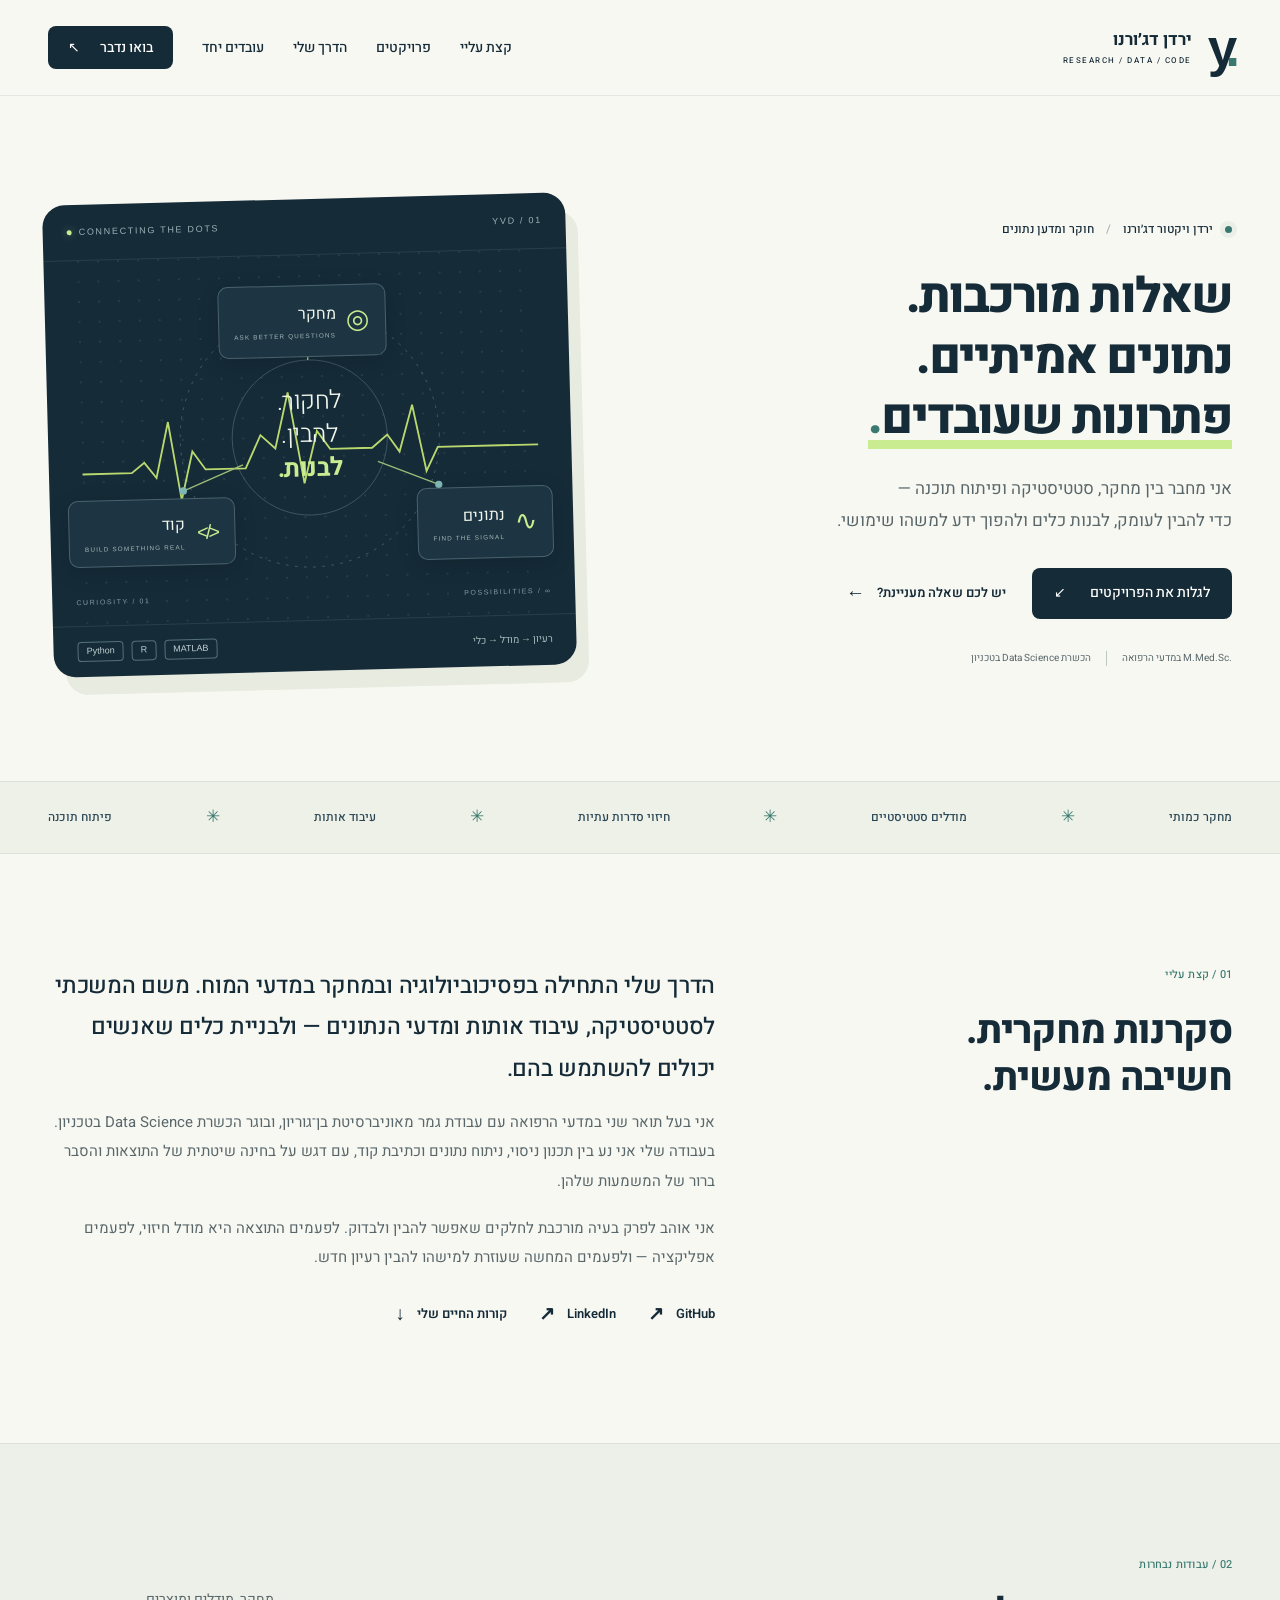
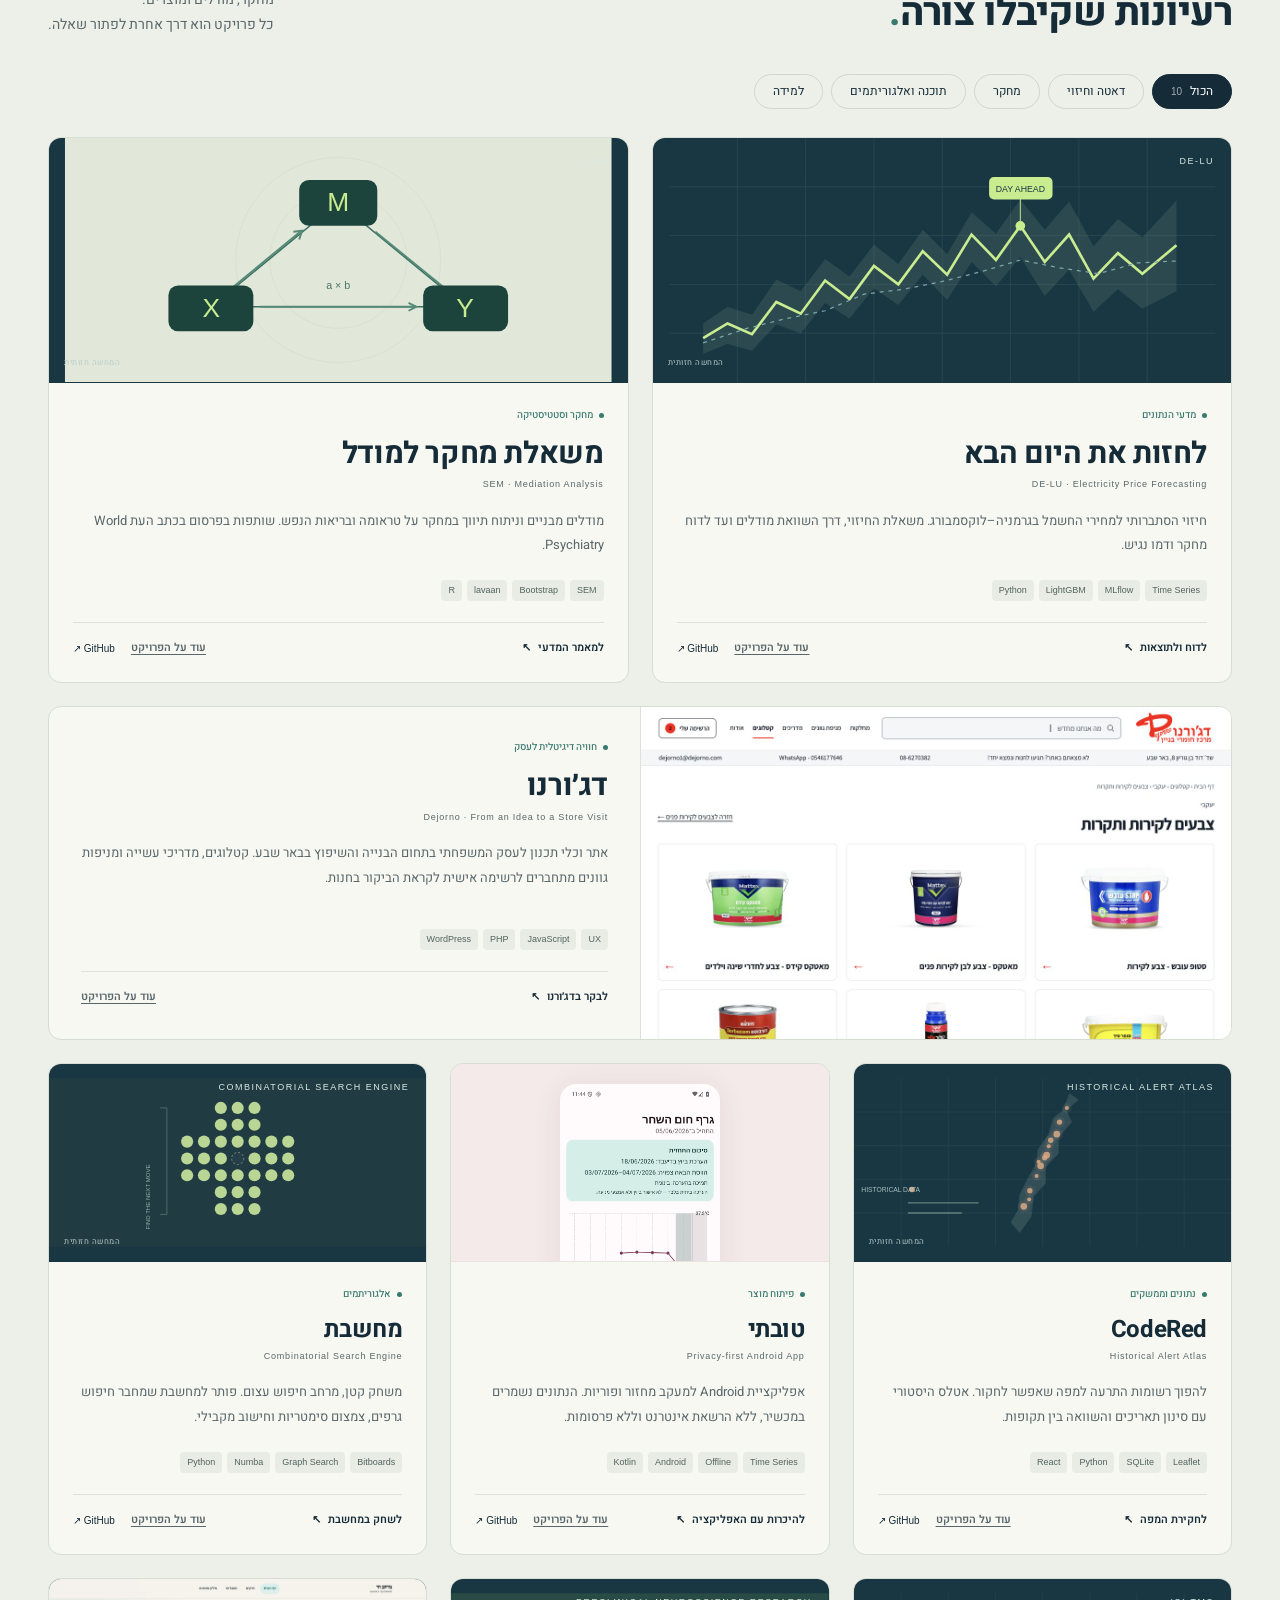
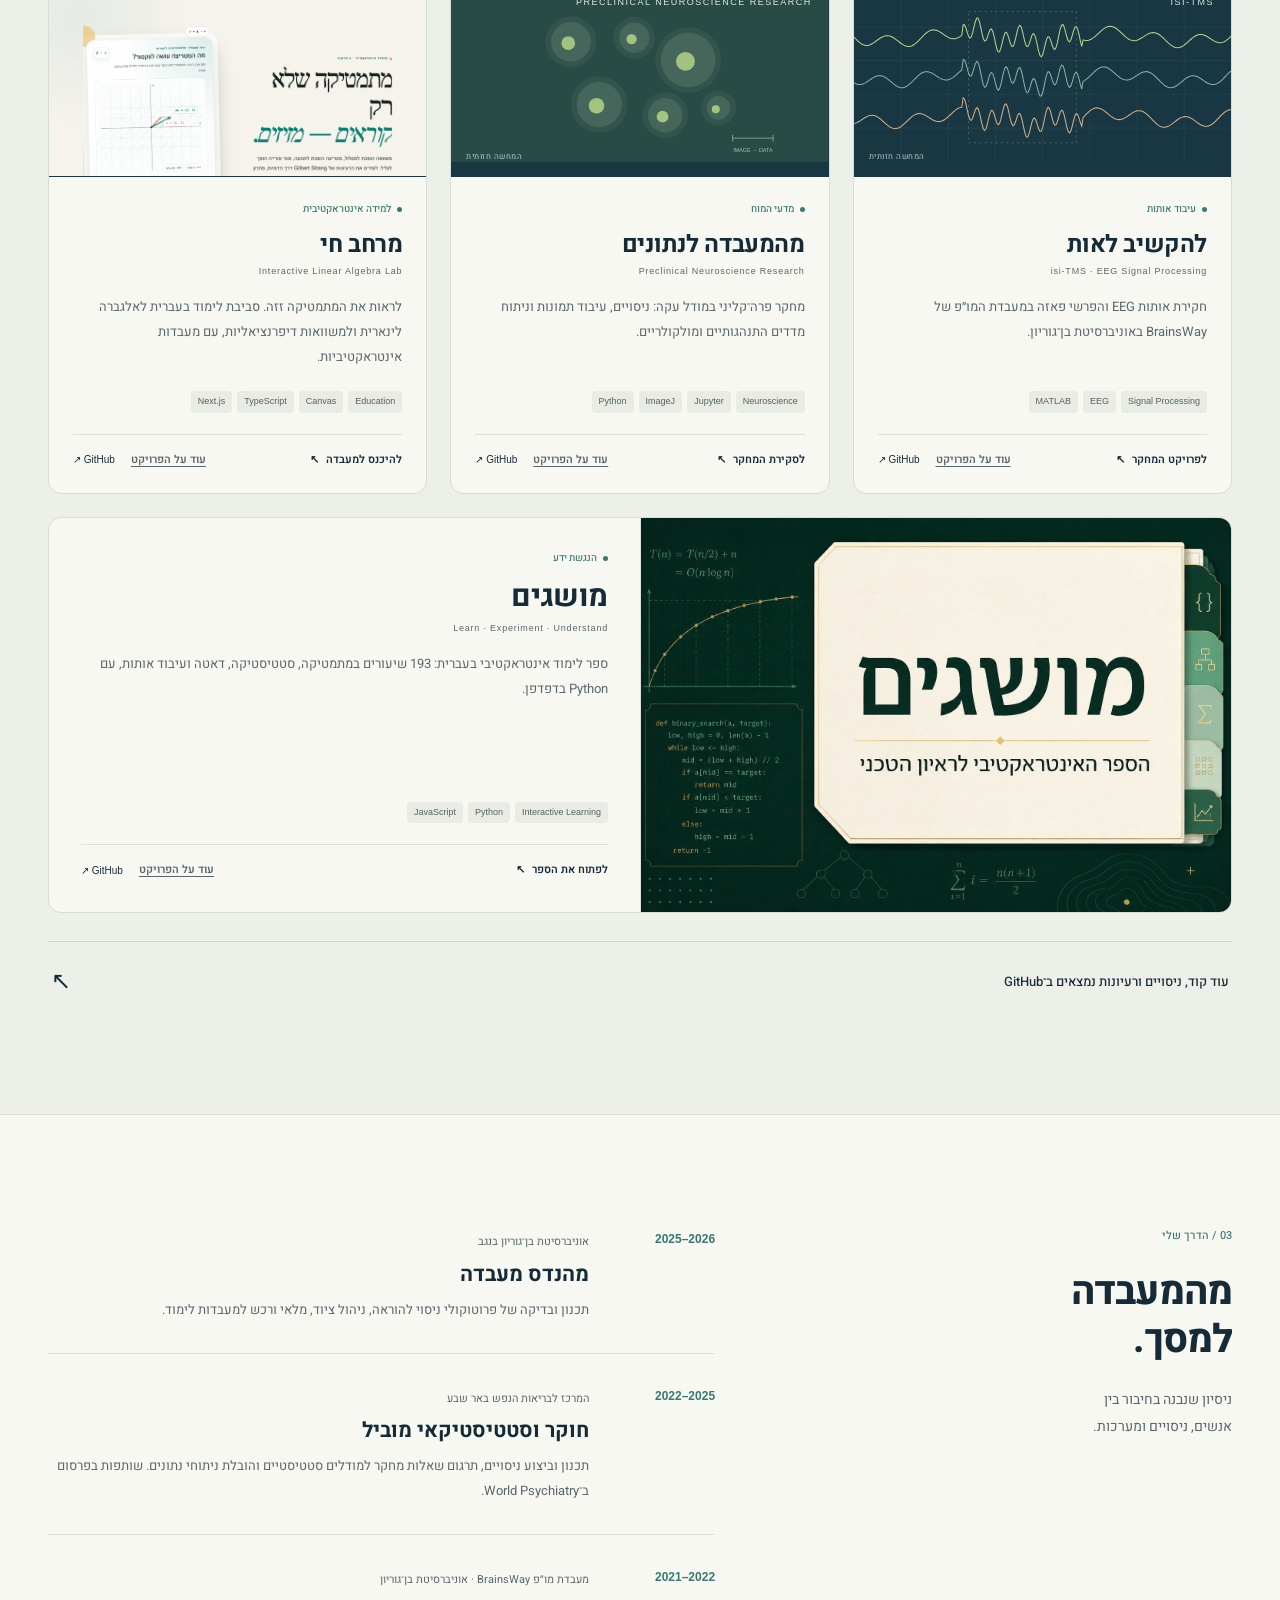
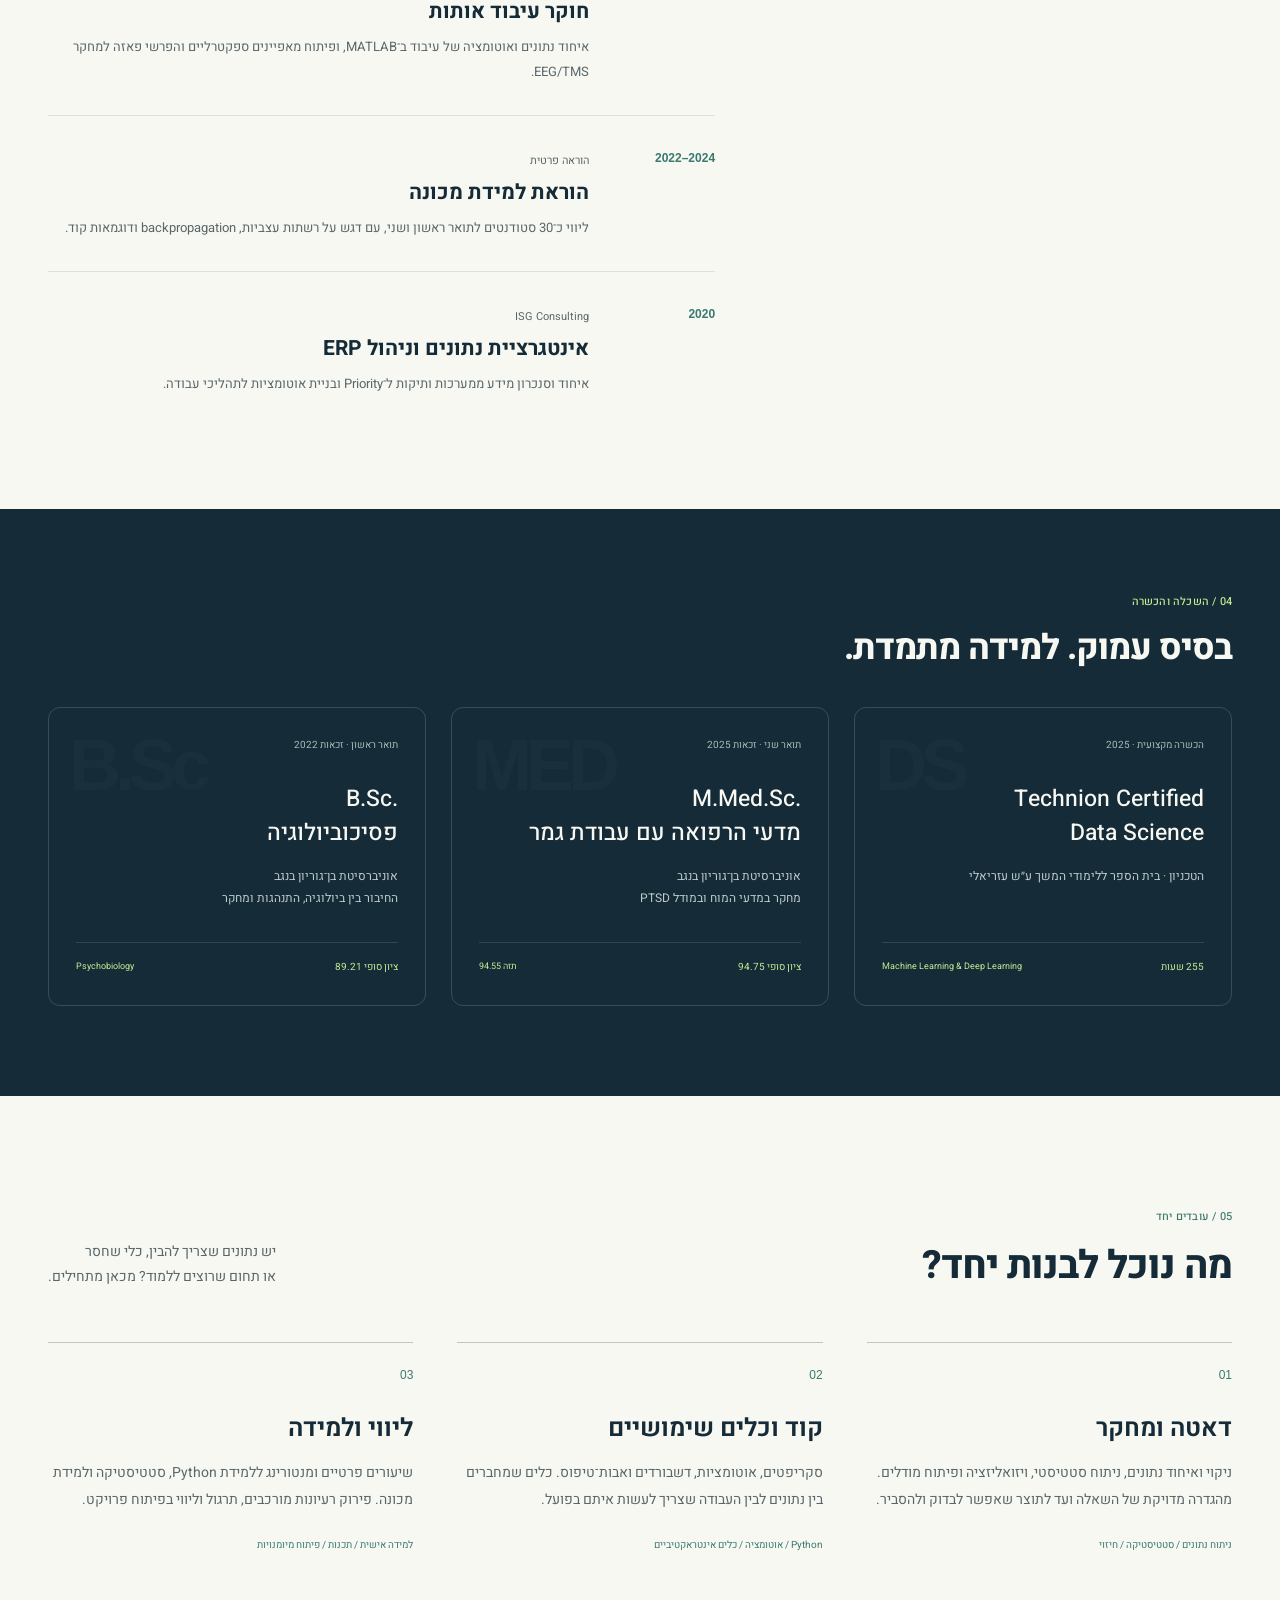
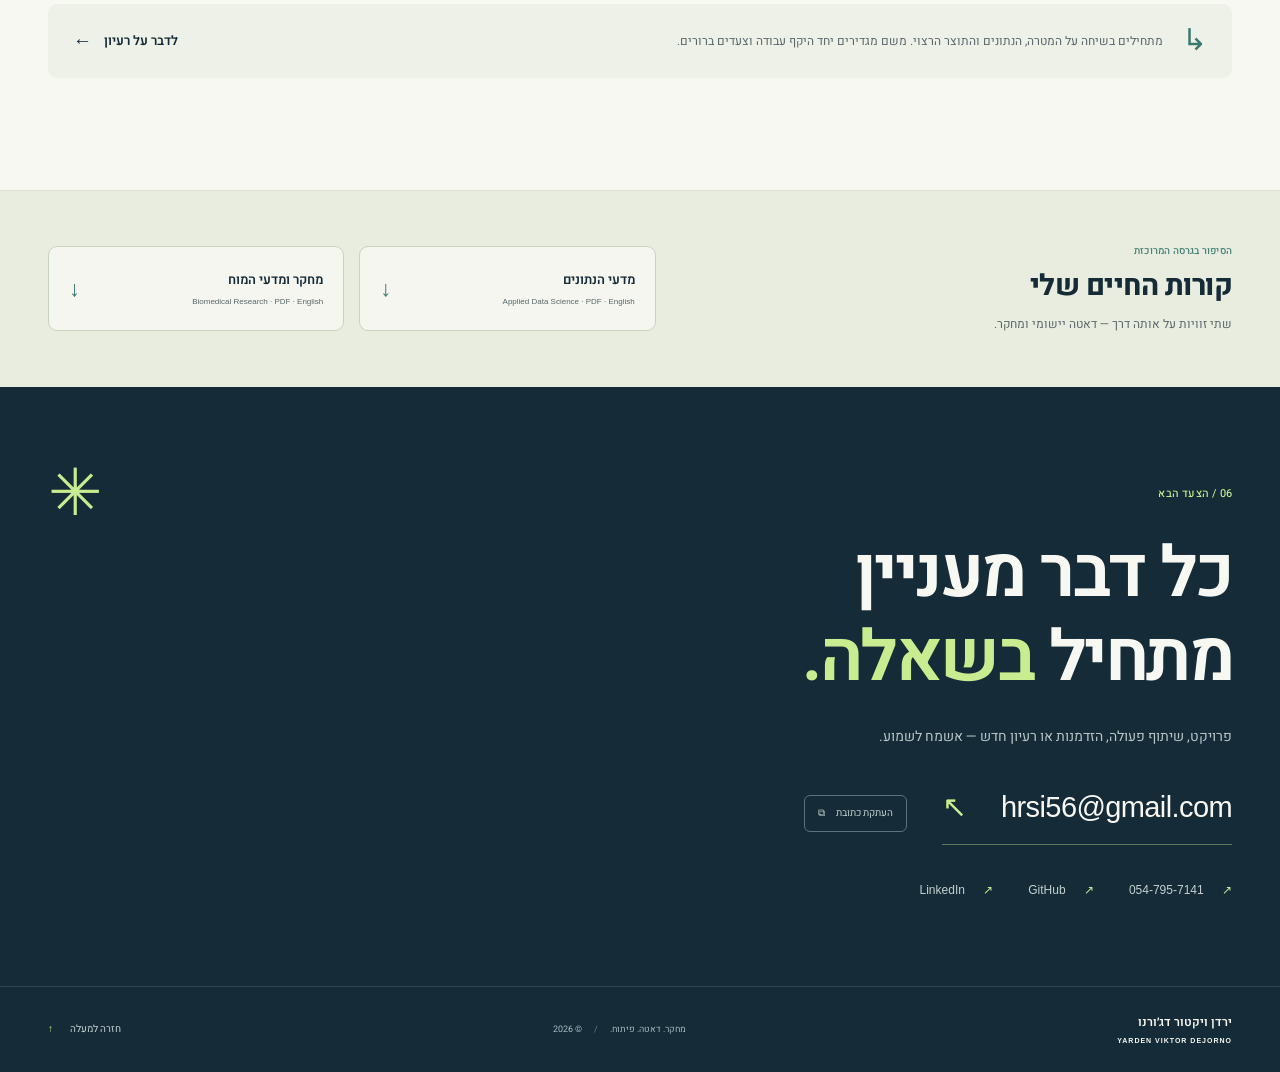
==== commit 649072ea: "Showcase Dejorno website and store visit planning tools" ====
--- a/index.html
+++ b/index.html
@@ -61,43 +61,47 @@
     <section class="section projects-section" id="projects" aria-labelledby="projects-title">
       <div class="container">
         <div class="section-heading"><div><span class="section-number">02 / עבודות נבחרות</span><h2 id="projects-title">רעיונות שקיבלו צורה<span class="lime-dot">.</span></h2></div><p>מחקר, מודלים ומוצרים.<br>כל פרויקט הוא דרך אחרת לפתור שאלה.</p></div>
-        <div class="project-filters" role="group" aria-label="סינון פרויקטים לפי תחום"><button class="filter active" data-filter="all" aria-pressed="true">הכול <span>09</span></button><button class="filter" data-filter="data" aria-pressed="false">דאטה וחיזוי</button><button class="filter" data-filter="research" aria-pressed="false">מחקר</button><button class="filter" data-filter="software" aria-pressed="false">תוכנה ואלגוריתמים</button><button class="filter" data-filter="learning" aria-pressed="false">למידה</button></div>
+        <div class="project-filters" role="group" aria-label="סינון פרויקטים לפי תחום"><button class="filter active" data-filter="all" aria-pressed="true">הכול <span data-project-count>10</span></button><button class="filter" data-filter="data" aria-pressed="false">דאטה וחיזוי</button><button class="filter" data-filter="research" aria-pressed="false">מחקר</button><button class="filter" data-filter="software" aria-pressed="false">תוכנה ואלגוריתמים</button><button class="filter" data-filter="learning" aria-pressed="false">למידה</button></div>
         <p id="filter-status" class="sr-only" role="status" aria-live="polite"></p>
         <div class="project-grid" id="project-grid">
           <!-- PROJECTS:START -->
-<article class="project-card featured" data-category="data">
+<article id="project-delu" class="project-card featured" data-category="data">
   <div class="project-visual project-image-forecast"><svg viewBox="0 0 560 250" xmlns="http://www.w3.org/2000/svg" aria-hidden="true" focusable="false"><rect width="560" height="250" fill="#193743"/><path d="M0 50H560M0 100H560M0 150H560M0 200H560M70 0V250M140 0V250M210 0V250M280 0V250M350 0V250M420 0V250M490 0V250" stroke="#8da6a3" opacity=".12"/><path d="M35 190L60 173L85 181L110 145L135 157L160 124L185 142L210 109L235 129L260 94L285 119L310 76L335 98L360 63L385 94L410 65L435 111L460 83L485 102L520 64V157L485 175L460 155L435 178L410 135L385 162L360 122L335 152L310 127L285 166L260 140L235 171L210 154L185 185L160 169L135 200L110 191L85 218L60 211L35 221Z" fill="#a0c397" opacity=".13"/><path d="M35 205L60 190L85 201L110 168L135 180L160 146L185 165L210 131L235 150L260 116L285 140L310 99L335 125L360 90L385 127L410 99L435 144L460 118L485 139L520 110" fill="none" stroke="#c9ec91" stroke-width="2.7"/><path d="M35 210L80 195L120 185L160 177L200 160L240 155L280 147L320 137L360 125L400 133L440 139L480 128L520 126" stroke="#7ba6a7" stroke-width="1.3" stroke-dasharray="4 5" fill="none"/><circle cx="360" cy="90" r="5" fill="#c9ec91"/><path d="M360 90V62" stroke="#c9ec91"/><rect x="328" y="40" width="65" height="23" rx="5" fill="#c9ec91"/><text x="360" y="55" text-anchor="middle" fill="#193743" font-family="Arial" font-size="9">DAY AHEAD</text></svg><span class="visual-stamp">DE-LU</span><span class="visual-caption">המחשה חזותית</span></div>
   <div class="project-body"><span class="project-category">מדעי הנתונים</span><h3>לחזות את היום הבא</h3><p class="project-name">DE-LU · Electricity Price Forecasting</p><p class="project-description">חיזוי הסתברותי למחירי החשמל בגרמניה–לוקסמבורג. משאלת החיזוי, דרך השוואת מודלים ועד לדוח מחקר ודמו נגיש.</p><div class="project-tags"><span>Python</span><span>LightGBM</span><span>MLflow</span><span>Time Series</span></div><div class="project-actions"><a class="project-main-link" href="https://hrsi56.github.io/delu-day-ahead-forecast/" target="_blank" rel="noopener noreferrer">לדוח ולתוצאות <span aria-hidden="true">↖</span></a><button class="project-info" data-project="delu" aria-label="עוד על לחזות את היום הבא">עוד על הפרויקט</button><a class="repo-link" href="https://github.com/hrsi56/delu-day-ahead-forecast" target="_blank" rel="noopener noreferrer" aria-label="קוד לחזות את היום הבא ב־GitHub">GitHub ↗</a></div></div>
 </article>
-<article class="project-card featured" data-category="research">
+<article id="project-sem" class="project-card featured" data-category="research">
   <div class="project-visual project-image-mediation"><svg viewBox="0 0 560 250" xmlns="http://www.w3.org/2000/svg" aria-hidden="true" focusable="false"><rect width="560" height="250" fill="#e1e8d9"/><circle cx="280" cy="125" r="105" stroke="#a2b194" opacity=".15" fill="none"/><circle cx="280" cy="125" r="70" stroke="#a2b194" opacity=".15" fill="none"/><path d="M150 173L280 66L410 173M150 173H410" stroke="#3b6e64" stroke-width="1.5" fill="none"/><path d="M172 153L241 96M318 96L388 153M200 173H360" stroke="#558a77" stroke-width="2"/><path d="M234 96L243 95L240 104M384 151L390 155L381 155M352 169L360 173L352 177" stroke="#558a77" fill="none" stroke-width="2"/><rect x="240" y="43" width="80" height="47" rx="10" fill="#1d443c"/><rect x="106" y="151" width="87" height="47" rx="10" fill="#1d443c"/><rect x="367" y="151" width="87" height="47" rx="10" fill="#1d443c"/><text x="280" y="75" text-anchor="middle" fill="#c9ec91" font-family="Arial" font-size="27">M</text><text x="150" y="183" text-anchor="middle" fill="#c9ec91" font-family="Arial" font-size="27">X</text><text x="410" y="183" text-anchor="middle" fill="#c9ec91" font-family="Arial" font-size="27">Y</text><text x="280" y="155" text-anchor="middle" fill="#497767" font-family="Arial" font-size="11">a × b</text></svg><span class="visual-stamp">SEM</span><span class="visual-caption">המחשה חזותית</span></div>
   <div class="project-body"><span class="project-category">מחקר וסטטיסטיקה</span><h3>משאלת מחקר למודל</h3><p class="project-name">SEM · Mediation Analysis</p><p class="project-description">מודלים מבניים וניתוח תיווך במחקר על טראומה ובריאות הנפש. שותפות בפרסום בכתב העת World Psychiatry.</p><div class="project-tags"><span>R</span><span>lavaan</span><span>Bootstrap</span><span>SEM</span></div><div class="project-actions"><a class="project-main-link" href="https://doi.org/10.1002/wps.21254" target="_blank" rel="noopener noreferrer">למאמר המדעי <span aria-hidden="true">↖</span></a><button class="project-info" data-project="sem" aria-label="עוד על משאלת מחקר למודל">עוד על הפרויקט</button><a class="repo-link" href="https://github.com/hrsi56/SEM-Mediation-Analysis" target="_blank" rel="noopener noreferrer" aria-label="קוד משאלת מחקר למודל ב־GitHub">GitHub ↗</a></div></div>
 </article>
-<article class="project-card" data-category="data">
+<article id="project-dejorno" class="project-card wide" data-category="software">
+  <div class="project-visual project-image-dejorno"><img src="assets/dejorno-catalog.jpg" alt="קטלוג הצבעים באתר דג׳ורנו, עם מוצרים וניווט בין קטגוריות" loading="lazy" width="1280" height="720"></div>
+  <div class="project-body"><span class="project-category">חוויה דיגיטלית לעסק</span><h3>דג׳ורנו</h3><p class="project-name">Dejorno · From an Idea to a Store Visit</p><p class="project-description">אתר וכלי תכנון לעסק המשפחתי בתחום הבנייה והשיפוץ בבאר שבע. קטלוגים, מדריכי עשייה ומניפות גוונים מתחברים לרשימה אישית לקראת הביקור בחנות.</p><div class="project-tags"><span>WordPress</span><span>PHP</span><span>JavaScript</span><span>UX</span></div><div class="project-actions"><a class="project-main-link" href="https://dejorno.com/" target="_blank" rel="noopener noreferrer">לבקר בדג׳ורנו <span aria-hidden="true">↖</span></a><button class="project-info" data-project="dejorno" aria-label="עוד על דג׳ורנו">עוד על הפרויקט</button></div></div>
+</article>
+<article id="project-codered" class="project-card" data-category="data">
   <div class="project-visual project-image-map"><svg viewBox="0 0 560 250" xmlns="http://www.w3.org/2000/svg" aria-hidden="true" focusable="false"><rect width="560" height="250" fill="#193743"/><path d="M0 50H560M0 100H560M0 150H560M0 200H560M70 0V250M140 0V250M210 0V250M280 0V250M350 0V250M420 0V250M490 0V250" stroke="#8da6a3" opacity=".12"/><path d="M320 23L333 32L315 47L323 65L304 87L303 112L284 132L284 156L266 176L263 205L246 229L233 214L244 195L246 173L258 149L271 126L273 106L289 83L296 59L309 49Z" fill="#c9d7c6" opacity=".15" stroke="#9bb9a0" stroke-width="1.3"/><circle cx="316" cy="44" r="3" fill="#d7a885" opacity=".85"/><circle cx="316" cy="44" r="7" fill="#d7a885" opacity=".09"/><circle cx="305" cy="65" r="4" fill="#d7a885" opacity=".85"/><circle cx="305" cy="65" r="8" fill="#d7a885" opacity=".09"/><circle cx="301" cy="83" r="5" fill="#d7a885" opacity=".85"/><circle cx="301" cy="83" r="9" fill="#d7a885" opacity=".09"/><circle cx="289" cy="101" r="3" fill="#d7a885" opacity=".85"/><circle cx="289" cy="101" r="7" fill="#d7a885" opacity=".09"/><circle cx="283" cy="118" r="4" fill="#d7a885" opacity=".85"/><circle cx="283" cy="118" r="8" fill="#d7a885" opacity=".09"/><circle cx="277" cy="130" r="5" fill="#d7a885" opacity=".85"/><circle cx="277" cy="130" r="9" fill="#d7a885" opacity=".09"/><circle cx="271" cy="145" r="3" fill="#d7a885" opacity=".85"/><circle cx="271" cy="145" r="7" fill="#d7a885" opacity=".09"/><circle cx="261" cy="167" r="4" fill="#d7a885" opacity=".85"/><circle cx="261" cy="167" r="8" fill="#d7a885" opacity=".09"/><circle cx="252" cy="190" r="5" fill="#d7a885" opacity=".85"/><circle cx="252" cy="190" r="9" fill="#d7a885" opacity=".09"/><circle cx="260" cy="180" r="3" fill="#d7a885" opacity=".85"/><circle cx="260" cy="180" r="7" fill="#d7a885" opacity=".09"/><circle cx="292" cy="92" r="4" fill="#d7a885" opacity=".85"/><circle cx="292" cy="92" r="8" fill="#d7a885" opacity=".09"/><circle cx="286" cy="114" r="5" fill="#d7a885" opacity=".85"/><circle cx="286" cy="114" r="9" fill="#d7a885" opacity=".09"/><circle cx="274" cy="124" r="3" fill="#d7a885" opacity=".85"/><circle cx="274" cy="124" r="7" fill="#d7a885" opacity=".09"/><path d="M80 185H185M80 200H160" stroke="#61817f" stroke-width="2"/><circle cx="86" cy="165" r="4" fill="#d7a885"/><text x="98" y="169" fill="#a7bfbb" font-size="10" font-family="Arial">HISTORICAL DATA</text></svg><span class="visual-stamp">HISTORICAL ALERT ATLAS</span><span class="visual-caption">המחשה חזותית</span></div>
   <div class="project-body"><span class="project-category">נתונים וממשקים</span><h3>CodeRed</h3><p class="project-name">Historical Alert Atlas</p><p class="project-description">להפוך רשומות התרעה למפה שאפשר לחקור. אטלס היסטורי עם סינון תאריכים והשוואה בין תקופות.</p><div class="project-tags"><span>React</span><span>Python</span><span>SQLite</span><span>Leaflet</span></div><div class="project-actions"><a class="project-main-link" href="https://hrsi56.github.io/CodeRed/" target="_blank" rel="noopener noreferrer">לחקירת המפה <span aria-hidden="true">↖</span></a><button class="project-info" data-project="codered" aria-label="עוד על CodeRed">עוד על הפרויקט</button><a class="repo-link" href="https://github.com/hrsi56/CodeRed" target="_blank" rel="noopener noreferrer" aria-label="קוד CodeRed ב־GitHub">GitHub ↗</a></div></div>
 </article>
-<article class="project-card" data-category="software">
+<article id="project-tovati" class="project-card" data-category="software">
   <div class="project-visual project-image-tovati"><img src="assets/tovati-preview.png" alt="צילום מסך של גרף המעקב באפליקציית טובתי" loading="lazy" width="630" height="1400"></div>
   <div class="project-body"><span class="project-category">פיתוח מוצר</span><h3>טובתי</h3><p class="project-name">Privacy-first Android App</p><p class="project-description">אפליקציית Android למעקב מחזור ופוריות. הנתונים נשמרים במכשיר, ללא הרשאת אינטרנט וללא פרסומות.</p><div class="project-tags"><span>Kotlin</span><span>Android</span><span>Offline</span><span>Time Series</span></div><div class="project-actions"><a class="project-main-link" href="https://hrsi56.github.io/Tovati/" target="_blank" rel="noopener noreferrer">להיכרות עם האפליקציה <span aria-hidden="true">↖</span></a><button class="project-info" data-project="tovati" aria-label="עוד על טובתי">עוד על הפרויקט</button><a class="repo-link" href="https://github.com/hrsi56/Tovati" target="_blank" rel="noopener noreferrer" aria-label="קוד טובתי ב־GitHub">GitHub ↗</a></div></div>
 </article>
-<article class="project-card" data-category="software">
+<article id="project-machshevet" class="project-card" data-category="software">
   <div class="project-visual project-image-peg"><svg viewBox="0 0 560 250" xmlns="http://www.w3.org/2000/svg" aria-hidden="true" focusable="false"><rect width="560" height="250" fill="#213b43"/><circle cx="255" cy="44" r="9" fill="#b9d694" /><circle cx="280" cy="44" r="9" fill="#b9d694" /><circle cx="305" cy="44" r="9" fill="#b9d694" /><circle cx="255" cy="69" r="9" fill="#b9d694" /><circle cx="280" cy="69" r="9" fill="#b9d694" /><circle cx="305" cy="69" r="9" fill="#b9d694" /><circle cx="205" cy="94" r="9" fill="#b9d694" /><circle cx="230" cy="94" r="9" fill="#b9d694" /><circle cx="255" cy="94" r="9" fill="#b9d694" /><circle cx="280" cy="94" r="9" fill="#b9d694" /><circle cx="305" cy="94" r="9" fill="#b9d694" /><circle cx="330" cy="94" r="9" fill="#b9d694" /><circle cx="355" cy="94" r="9" fill="#b9d694" /><circle cx="205" cy="119" r="9" fill="#b9d694" /><circle cx="230" cy="119" r="9" fill="#b9d694" /><circle cx="255" cy="119" r="9" fill="#b9d694" /><circle cx="280" cy="119" r="9" fill="#263e49" stroke="#94b391" stroke-dasharray="3 3"/><circle cx="305" cy="119" r="9" fill="#b9d694" /><circle cx="330" cy="119" r="9" fill="#b9d694" /><circle cx="355" cy="119" r="9" fill="#b9d694" /><circle cx="205" cy="144" r="9" fill="#b9d694" /><circle cx="230" cy="144" r="9" fill="#b9d694" /><circle cx="255" cy="144" r="9" fill="#b9d694" /><circle cx="280" cy="144" r="9" fill="#b9d694" /><circle cx="305" cy="144" r="9" fill="#b9d694" /><circle cx="330" cy="144" r="9" fill="#b9d694" /><circle cx="355" cy="144" r="9" fill="#b9d694" /><circle cx="255" cy="169" r="9" fill="#b9d694" /><circle cx="280" cy="169" r="9" fill="#b9d694" /><circle cx="305" cy="169" r="9" fill="#b9d694" /><circle cx="255" cy="194" r="9" fill="#b9d694" /><circle cx="280" cy="194" r="9" fill="#b9d694" /><circle cx="305" cy="194" r="9" fill="#b9d694" /><path d="M175 44V202M165 44H175M165 202H175" stroke="#648078" fill="none"/><text x="150" y="128" fill="#8dafa1" font-size="9" font-family="Arial" transform="rotate(-90 150 128)">FIND THE NEXT MOVE</text></svg><span class="visual-stamp">COMBINATORIAL SEARCH ENGINE</span><span class="visual-caption">המחשה חזותית</span></div>
   <div class="project-body"><span class="project-category">אלגוריתמים</span><h3>מחשבת</h3><p class="project-name">Combinatorial Search Engine</p><p class="project-description">משחק קטן, מרחב חיפוש עצום. פותר למחשבת שמחבר חיפוש גרפים, צמצום סימטריות וחישוב מקבילי.</p><div class="project-tags"><span>Python</span><span>Numba</span><span>Graph Search</span><span>Bitboards</span></div><div class="project-actions"><a class="project-main-link" href="https://hrsi56.pythonanywhere.com/" target="_blank" rel="noopener noreferrer">לשחק במחשבת <span aria-hidden="true">↖</span></a><button class="project-info" data-project="machshevet" aria-label="עוד על מחשבת">עוד על הפרויקט</button><a class="repo-link" href="https://github.com/hrsi56/Machshevet" target="_blank" rel="noopener noreferrer" aria-label="קוד מחשבת ב־GitHub">GitHub ↗</a></div></div>
 </article>
-<article class="project-card" data-category="research">
+<article id="project-eeg" class="project-card" data-category="research">
   <div class="project-visual project-image-signal"><svg viewBox="0 0 560 250" xmlns="http://www.w3.org/2000/svg" aria-hidden="true" focusable="false"><rect width="560" height="250" fill="#193743"/><path d="M0 50H560M0 100H560M0 150H560M0 200H560M70 0V250M140 0V250M210 0V250M280 0V250M350 0V250M420 0V250M490 0V250" stroke="#8da6a3" opacity=".12"/><path d="M0 65.00 L2 67.11 L4 69.15 L6 71.07 L8 72.81 L10 74.32 L12 75.56 L14 76.50 L16 77.12 L18 77.40 L20 77.35 L22 76.98 L24 76.32 L26 75.39 L28 74.25 L30 72.94 L32 71.52 L34 70.04 L36 68.58 L38 67.18 L40 65.91 L42 64.82 L44 63.94 L46 63.33 L48 62.99 L50 62.96 L52 63.22 L54 63.77 L56 64.60 L58 65.67 L60 66.94 L62 68.37 L64 69.90 L66 71.47 L68 73.03 L70 74.50 L72 75.84 L74 76.99 L76 77.89 L78 78.52 L80 78.84 L82 78.82 L84 78.47 L86 77.78 L88 76.76 L90 75.45 L92 73.89 L94 72.10 L96 70.15 L98 68.10 L100 66.00 L102 63.92 L104 61.92 L106 60.06 L108 58.39 L110 56.97 L112 55.82 L114 54.98 L116 54.46 L118 54.27 L120 54.40 L122 54.84 L124 55.56 L126 56.51 L128 57.66 L130 58.95 L132 60.33 L134 61.72 L136 63.08 L138 64.35 L140 65.46 L142 66.38 L144 67.06 L146 67.47 L148 67.58 L150 67.40 L152 66.91 L154 66.14 L156 65.11 L158 63.84 L160 62.40 L162 46.88 L164 46.90 L166 51.19 L168 57.72 L170 63.70 L172 66.56 L174 64.88 L176 58.89 L178 50.40 L180 42.20 L182 37.08 L184 36.84 L186 41.71 L188 50.23 L190 59.76 L192 67.41 L194 71.01 L196 69.89 L198 65.04 L200 58.83 L202 54.07 L204 53.07 L206 56.79 L208 64.51 L210 74.02 L212 82.43 L214 87.14 L216 86.73 L218 81.49 L220 73.29 L222 64.93 L224 59.17 L226 57.81 L228 61.01 L230 67.30 L232 74.10 L234 78.62 L236 78.89 L238 74.42 L240 66.43 L242 57.41 L244 50.30 L246 47.43 L248 49.75 L250 56.49 L252 65.42 L254 73.66 L256 78.63 L258 78.99 L260 75.08 L262 68.77 L264 62.80 L266 59.83 L268 61.45 L270 67.63 L272 76.71 L274 85.94 L276 92.48 L278 94.31 L280 90.97 L282 83.70 L284 75.00 L286 67.77 L288 64.28 L290 65.40 L292 70.31 L294 76.78 L296 81.98 L298 83.49 L300 80.14 L302 72.48 L304 62.57 L306 53.28 L308 47.34 L310 46.37 L312 50.32 L314 57.53 L316 65.29 L318 70.79 L320 72.13 L322 68.93 L324 62.49 L326 55.33 L328 50.25 L330 49.41 L332 53.47 L334 61.42 L336 70.87 L338 78.87 L340 69.01 L342 69.60 L344 69.91 L346 69.93 L348 69.64 L350 69.05 L352 68.15 L354 66.98 L356 65.57 L358 63.96 L360 62.20 L362 60.35 L364 58.46 L366 56.61 L368 54.84 L370 53.22 L372 51.80 L374 50.64 L376 49.77 L378 49.22 L380 49.01 L382 49.14 L384 49.62 L386 50.43 L388 51.53 L390 52.90 L392 54.49 L394 56.25 L396 58.11 L398 60.02 L400 61.91 L402 63.72 L404 65.40 L406 66.90 L408 68.16 L410 69.16 L412 69.87 L414 70.26 L416 70.35 L418 70.13 L420 69.63 L422 68.88 L424 67.92 L426 66.79 L428 65.54 L430 64.24 L432 62.95 L434 61.72 L436 60.62 L438 59.69 L440 58.98 L442 58.53 L444 58.37 L446 58.52 L448 58.99 L450 59.77 L452 60.84 L454 62.18 L456 63.74 L458 65.50 L460 67.38 L462 69.34 L464 71.32 L466 73.24 L468 75.05 L470 76.69 L472 78.11 L474 79.27 L476 80.12 L478 80.64 L480 80.83 L482 80.66 L484 80.16 L486 79.33 L488 78.22 L490 76.87 L492 75.31 L494 73.61 L496 71.82 L498 70.01 L500 68.24 L502 66.56 L504 65.04 L506 63.72 L508 62.63 L510 61.83 L512 61.32 L514 61.11 L516 61.21 L518 61.60 L520 62.26 L522 63.15 L524 64.23 L526 65.45 L528 66.75 L530 68.08 L532 69.37 L534 70.57 L536 71.62 L538 72.47 L540 73.07 L542 73.40 L544 73.41 L546 73.11 L548 72.49 L550 71.56 L552 70.34 L554 68.86 L556 67.16 L558 65.29 L560 63.30" fill="none" stroke="#b9d48d" stroke-width="1.5"/><path d="M0 132.57 L2 133.76 L4 134.65 L6 135.21 L8 135.45 L10 135.36 L12 134.97 L14 134.29 L16 133.37 L18 132.26 L20 130.99 L22 129.63 L24 128.25 L26 126.89 L28 125.62 L30 124.49 L32 123.56 L34 122.86 L36 122.43 L38 122.29 L40 122.45 L42 122.91 L44 123.66 L46 124.68 L48 125.93 L50 127.37 L52 128.96 L54 130.63 L56 132.32 L58 133.98 L60 135.54 L62 136.95 L64 138.15 L66 139.10 L68 139.75 L70 140.09 L72 140.08 L74 139.73 L76 139.05 L78 138.04 L80 136.74 L82 135.18 L84 133.41 L86 131.49 L88 129.47 L90 127.42 L92 125.40 L94 123.47 L96 121.69 L98 120.10 L100 118.76 L102 117.69 L104 116.94 L106 116.50 L108 116.38 L110 116.57 L112 117.06 L114 117.81 L116 118.78 L118 119.92 L120 121.19 L122 122.51 L124 123.84 L126 125.10 L128 126.25 L130 127.24 L132 128.01 L134 128.52 L136 128.76 L138 128.69 L140 128.32 L142 127.65 L144 126.69 L146 125.48 L148 124.04 L150 122.43 L152 120.70 L154 118.91 L156 117.12 L158 115.38 L160 113.77 L162 98.39 L164 98.87 L166 103.89 L168 111.42 L170 118.62 L172 122.89 L174 122.75 L176 118.38 L178 111.53 L180 104.93 L182 101.30 L184 102.41 L186 108.43 L188 117.85 L190 128.01 L192 135.99 L194 139.61 L196 138.20 L198 132.78 L200 125.70 L202 119.82 L204 117.51 L206 119.75 L208 125.89 L210 133.77 L212 140.55 L214 143.70 L216 141.86 L218 135.36 L220 126.12 L222 116.98 L224 110.74 L226 109.18 L228 112.50 L230 119.22 L232 126.74 L234 132.24 L236 133.72 L238 130.65 L240 124.19 L242 116.79 L244 111.32 L246 110.05 L248 113.88 L250 121.97 L252 132.06 L254 141.22 L256 146.84 L258 147.56 L260 143.69 L262 137.11 L264 130.58 L266 126.77 L268 127.29 L270 132.17 L272 139.77 L274 147.43 L276 152.34 L278 152.54 L280 147.64 L282 138.92 L284 128.95 L286 120.67 L288 116.38 L290 116.99 L292 121.69 L294 128.26 L296 133.86 L298 136.07 L300 133.69 L302 127.23 L304 118.70 L306 110.94 L308 106.61 L310 107.27 L312 112.82 L314 121.55 L316 130.68 L318 137.36 L320 139.64 L322 137.10 L324 131.04 L326 123.94 L328 118.63 L330 117.23 L332 120.47 L334 127.35 L336 135.50 L338 142.05 L340 130.61 L342 129.57 L344 128.26 L346 126.71 L348 124.96 L350 123.08 L352 121.12 L354 119.13 L356 117.18 L358 115.34 L360 113.66 L362 112.19 L364 110.98 L366 110.08 L368 109.49 L370 109.25 L372 109.35 L374 109.79 L376 110.56 L378 111.62 L380 112.93 L382 114.44 L384 116.11 L386 117.88 L388 119.67 L390 121.44 L392 123.11 L394 124.65 L396 125.98 L398 127.08 L400 127.91 L402 128.45 L404 128.68 L406 128.61 L408 128.25 L410 127.62 L412 126.74 L414 125.68 L416 124.47 L418 123.16 L420 121.83 L422 120.52 L424 119.30 L426 118.23 L428 117.35 L430 116.71 L432 116.35 L434 116.29 L436 116.54 L438 117.12 L440 118.02 L442 119.21 L444 120.66 L446 122.34 L448 124.20 L450 126.18 L452 128.23 L454 130.27 L456 132.26 L458 134.12 L460 135.81 L462 137.27 L464 138.45 L466 139.33 L468 139.87 L470 140.08 L472 139.94 L474 139.47 L476 138.69 L478 137.63 L480 136.34 L482 134.86 L484 133.25 L486 131.58 L488 129.89 L490 128.26 L492 126.74 L494 125.38 L496 124.23 L498 123.34 L500 122.71 L502 122.39 L504 122.37 L506 122.64 L508 123.20 L510 124.01 L512 125.04 L514 126.23 L516 127.55 L518 128.93 L520 130.32 L522 131.65 L524 132.86 L526 133.90 L528 134.72 L530 135.28 L532 135.54 L534 135.49 L536 135.11 L538 134.41 L540 133.39 L542 132.07 L544 130.51 L546 128.72 L548 126.78 L550 124.73 L552 122.63 L554 120.56 L556 118.56 L558 116.70 L560 115.04" fill="none" stroke="#83b5ae" stroke-width="1.5"/><path d="M0 193.18 L2 192.73 L4 192.02 L6 191.08 L8 189.96 L10 188.72 L12 187.40 L14 186.08 L16 184.81 L18 183.65 L20 182.65 L22 181.86 L24 181.32 L26 181.06 L28 181.09 L30 181.44 L32 182.08 L34 183.02 L36 184.21 L38 185.63 L40 187.24 L42 188.97 L44 190.77 L46 192.59 L48 194.35 L50 196.00 L52 197.48 L54 198.74 L56 199.74 L58 200.43 L60 200.79 L62 200.81 L64 200.49 L66 199.82 L68 198.84 L70 197.57 L72 196.05 L74 194.33 L76 192.47 L78 190.53 L80 188.56 L82 186.63 L84 184.80 L86 183.12 L88 181.65 L90 180.43 L92 179.48 L94 178.85 L96 178.52 L98 178.51 L100 178.80 L102 179.36 L104 180.17 L106 181.19 L108 182.35 L110 183.62 L112 184.92 L114 186.20 L116 187.40 L118 188.46 L120 189.34 L122 189.98 L124 190.36 L126 190.44 L128 190.22 L130 189.68 L132 188.84 L134 187.72 L136 186.35 L138 184.76 L140 183.01 L142 181.15 L144 179.23 L146 177.33 L148 175.51 L150 173.81 L152 172.31 L154 171.04 L156 170.05 L158 169.38 L160 169.05 L162 155.12 L164 157.16 L166 163.82 L168 172.98 L170 181.75 L172 187.49 L174 188.64 L176 185.35 L178 179.34 L180 173.29 L182 169.91 L184 170.97 L186 176.62 L188 185.38 L190 194.61 L192 201.42 L194 203.68 L196 200.75 L198 193.73 L200 185.01 L202 177.53 L204 173.68 L206 174.53 L208 179.46 L210 186.37 L212 192.45 L214 195.18 L216 193.23 L218 186.94 L220 178.21 L222 169.85 L224 164.66 L226 164.37 L228 169.12 L230 177.40 L232 186.55 L234 193.69 L236 196.75 L238 195.15 L240 190.00 L242 183.70 L244 179.08 L246 178.38 L248 182.48 L250 190.54 L252 200.29 L254 208.80 L256 213.51 L258 213.07 L260 207.85 L262 199.77 L264 191.65 L266 186.20 L268 185.10 L270 188.44 L272 194.64 L274 201.09 L276 205.00 L278 204.48 L280 199.14 L282 190.29 L284 180.50 L286 172.70 L288 169.19 L290 170.83 L292 176.78 L294 184.78 L296 191.94 L298 195.76 L300 195.02 L302 190.14 L304 183.10 L306 176.66 L308 173.45 L310 174.98 L312 181.13 L314 190.15 L316 199.26 L318 205.62 L320 207.27 L322 203.85 L324 196.65 L326 188.21 L328 181.40 L330 178.41 L332 180.01 L334 185.27 L336 191.88 L338 197.01 L340 184.34 L342 182.29 L344 180.23 L346 178.23 L348 176.33 L350 174.61 L352 173.11 L354 171.88 L356 170.94 L358 170.34 L360 170.08 L362 170.16 L364 170.57 L366 171.29 L368 172.30 L370 173.55 L372 174.99 L374 176.56 L376 178.22 L378 179.89 L380 181.51 L382 183.04 L384 184.40 L386 185.57 L388 186.48 L390 187.13 L392 187.48 L394 187.52 L396 187.27 L398 186.74 L400 185.95 L402 184.93 L404 183.74 L406 182.42 L408 181.03 L410 179.64 L412 178.29 L414 177.05 L416 175.98 L418 175.12 L420 174.51 L422 174.20 L424 174.21 L426 174.54 L428 175.20 L430 176.18 L432 177.45 L434 178.99 L436 180.74 L438 182.67 L440 184.72 L442 186.81 L444 188.90 L446 190.92 L448 192.81 L450 194.51 L452 195.97 L454 197.16 L456 198.04 L458 198.58 L460 198.79 L462 198.67 L464 198.22 L466 197.47 L468 196.46 L470 195.23 L472 193.83 L474 192.32 L476 190.75 L478 189.20 L480 187.71 L482 186.35 L484 185.17 L486 184.20 L488 183.50 L490 183.08 L492 182.95 L494 183.12 L496 183.59 L498 184.33 L500 185.31 L502 186.49 L504 187.83 L506 189.27 L508 190.75 L510 192.21 L512 193.60 L514 194.85 L516 195.90 L518 196.73 L520 197.27 L522 197.51 L524 197.41 L526 196.99 L528 196.23 L530 195.16 L532 193.80 L534 192.18 L536 190.35 L538 188.37 L540 186.30 L542 184.18 L544 182.10 L546 180.10 L548 178.25 L550 176.60 L552 175.20 L554 174.09 L556 173.28 L558 172.81 L560 172.67" fill="none" stroke="#d2b28a" stroke-width="1.5"/><rect x="170" y="27" width="160" height="195" fill="#ffffff04" stroke="#a1b9a0" stroke-dasharray="3 5" opacity=".5"/></svg><span class="visual-stamp">ISI-TMS</span><span class="visual-caption">המחשה חזותית</span></div>
   <div class="project-body"><span class="project-category">עיבוד אותות</span><h3>להקשיב לאות</h3><p class="project-name">isi-TMS · EEG Signal Processing</p><p class="project-description">חקירת אותות EEG והפרשי פאזה במעבדת המו״פ של BrainsWay באוניברסיטת בן־גוריון.</p><div class="project-tags"><span>MATLAB</span><span>EEG</span><span>Signal Processing</span></div><div class="project-actions"><a class="project-main-link" href="https://hrsi56.github.io/isi-TMS/" target="_blank" rel="noopener noreferrer">לפרויקט המחקר <span aria-hidden="true">↖</span></a><button class="project-info" data-project="eeg" aria-label="עוד על להקשיב לאות">עוד על הפרויקט</button><a class="repo-link" href="https://github.com/hrsi56/isi-TMS" target="_blank" rel="noopener noreferrer" aria-label="קוד להקשיב לאות ב־GitHub">GitHub ↗</a></div></div>
 </article>
-<article class="project-card" data-category="research">
+<article id="project-mdma" class="project-card" data-category="research">
   <div class="project-visual project-image-cells"><svg viewBox="0 0 560 250" xmlns="http://www.w3.org/2000/svg" aria-hidden="true" focusable="false"><rect width="560" height="250" fill="#294b45"/><circle cx="178" cy="72" r="38" fill="#96b9a6" opacity=".08"/><circle cx="178" cy="72" r="29" fill="#b6ccab" opacity=".15" stroke="#bdd8b5" stroke-width="1"/><circle cx="174" cy="74" r="10.149999999999999" fill="#c9ec91" opacity=".7"/><circle cx="272" cy="66" r="31" fill="#96b9a6" opacity=".08"/><circle cx="272" cy="66" r="22" fill="#b6ccab" opacity=".15" stroke="#bdd8b5" stroke-width="1"/><circle cx="268" cy="68" r="7.699999999999999" fill="#c9ec91" opacity=".7"/><circle cx="352" cy="99" r="49" fill="#96b9a6" opacity=".08"/><circle cx="352" cy="99" r="40" fill="#b6ccab" opacity=".15" stroke="#bdd8b5" stroke-width="1"/><circle cx="348" cy="101" r="14" fill="#c9ec91" opacity=".7"/><circle cx="220" cy="165" r="42" fill="#96b9a6" opacity=".08"/><circle cx="220" cy="165" r="33" fill="#b6ccab" opacity=".15" stroke="#bdd8b5" stroke-width="1"/><circle cx="216" cy="167" r="11.549999999999999" fill="#c9ec91" opacity=".7"/><circle cx="318" cy="181" r="34" fill="#96b9a6" opacity=".08"/><circle cx="318" cy="181" r="25" fill="#b6ccab" opacity=".15" stroke="#bdd8b5" stroke-width="1"/><circle cx="314" cy="183" r="8.75" fill="#c9ec91" opacity=".7"/><circle cx="397" cy="170" r="26" fill="#96b9a6" opacity=".08"/><circle cx="397" cy="170" r="17" fill="#b6ccab" opacity=".15" stroke="#bdd8b5" stroke-width="1"/><circle cx="393" cy="172" r="5.949999999999999" fill="#c9ec91" opacity=".7"/><path d="M418 215H478M418 210V220M478 210V220" stroke="#a6c19f"/><text x="448" y="235" text-anchor="middle" font-size="8" font-family="Arial" fill="#a6c19f">IMAGE → DATA</text></svg><span class="visual-stamp">PRECLINICAL NEUROSCIENCE RESEARCH</span><span class="visual-caption">המחשה חזותית</span></div>
   <div class="project-body"><span class="project-category">מדעי המוח</span><h3>מהמעבדה לנתונים</h3><p class="project-name">Preclinical Neuroscience Research</p><p class="project-description">מחקר פרה־קליני במודל עקה: ניסויים, עיבוד תמונות וניתוח מדדים התנהגותיים ומולקולריים.</p><div class="project-tags"><span>Python</span><span>ImageJ</span><span>Jupyter</span><span>Neuroscience</span></div><div class="project-actions"><a class="project-main-link" href="https://hrsi56.github.io/MDMA/" target="_blank" rel="noopener noreferrer">לסקירת המחקר <span aria-hidden="true">↖</span></a><button class="project-info" data-project="mdma" aria-label="עוד על מהמעבדה לנתונים">עוד על הפרויקט</button><a class="repo-link" href="https://github.com/hrsi56/MDMA" target="_blank" rel="noopener noreferrer" aria-label="קוד מהמעבדה לנתונים ב־GitHub">GitHub ↗</a></div></div>
 </article>
-<article class="project-card" data-category="learning">
+<article id="project-algebra" class="project-card" data-category="learning">
   <div class="project-visual project-image-algebra"><img src="assets/algebra-preview.png" alt="צילום מסך של סביבת הלמידה מרחב חי בעברית" loading="lazy" width="1600" height="1000"></div>
   <div class="project-body"><span class="project-category">למידה אינטראקטיבית</span><h3>מרחב חי</h3><p class="project-name">Interactive Linear Algebra Lab</p><p class="project-description">לראות את המתמטיקה זזה. סביבת לימוד בעברית לאלגברה לינארית ולמשוואות דיפרנציאליות, עם מעבדות אינטראקטיביות.</p><div class="project-tags"><span>Next.js</span><span>TypeScript</span><span>Canvas</span><span>Education</span></div><div class="project-actions"><a class="project-main-link" href="https://hrsi56.github.io/linear-algebra-lab/" target="_blank" rel="noopener noreferrer">להיכנס למעבדה <span aria-hidden="true">↖</span></a><button class="project-info" data-project="algebra" aria-label="עוד על מרחב חי">עוד על הפרויקט</button><a class="repo-link" href="https://github.com/hrsi56/linear-algebra-lab" target="_blank" rel="noopener noreferrer" aria-label="קוד מרחב חי ב־GitHub">GitHub ↗</a></div></div>
 </article>
-<article class="project-card" data-category="learning">
+<article id="project-musagim" class="project-card wide" data-category="learning">
   <div class="project-visual project-image-musagim"><img src="assets/musagim-preview.png" alt="תמונת הכותרת של ספר הלימוד האינטראקטיבי מושגים" loading="lazy" width="1536" height="1024"></div>
   <div class="project-body"><span class="project-category">הנגשת ידע</span><h3>מושגים</h3><p class="project-name">Learn · Experiment · Understand</p><p class="project-description">ספר לימוד אינטראקטיבי בעברית: 193 שיעורים במתמטיקה, סטטיסטיקה, דאטה ועיבוד אותות, עם Python בדפדפן.</p><div class="project-tags"><span>JavaScript</span><span>Python</span><span>Interactive Learning</span></div><div class="project-actions"><a class="project-main-link" href="https://hrsi56.github.io/musagim-interactive/" target="_blank" rel="noopener noreferrer">לפתוח את הספר <span aria-hidden="true">↖</span></a><button class="project-info" data-project="musagim" aria-label="עוד על מושגים">עוד על הפרויקט</button><a class="repo-link" href="https://github.com/hrsi56/musagim-interactive" target="_blank" rel="noopener noreferrer" aria-label="קוד מושגים ב־GitHub">GitHub ↗</a></div></div>
 </article>
--- a/styles.css
+++ b/styles.css
@@ -14,4 +14,8 @@
 @media(max-width:380px){.container{width:calc(100% - 32px)}.hero h1{font-size:33px}.hero-actions{gap:15px}.hero-actions .button{font-size:11px;padding-inline:12px;gap:13px}.hero-actions .text-link{font-size:10px}.eyebrow{font-size:9px;gap:6px}.lab-canvas{height:290px}.lab-node{font-size:12px;padding:10px}.lab-node small{font-size:5px}.node-code{left:9px}.node-data{right:9px}.project-actions{gap:16px;font-size:10px}.contact-email{font-size:23px}.contact-social{gap:20px}.credential-bottom{gap:8px}.hero-credentials{font-size:8px;gap:9px}}
 @media(prefers-reduced-motion:reduce){html{scroll-behavior:auto}*,*::before,*::after{animation:none!important;transition:none!important}.lab-trace{stroke-dashoffset:0}}
 
-@media(min-width:921px){.project-grid:not(.is-filtered) .project-card:last-child{grid-column:span 6;display:grid;grid-template-columns:1fr 1fr}.project-grid:not(.is-filtered) .project-card:last-child .project-visual{height:100%;min-height:310px;border:0;border-left:1px solid var(--line)}.project-grid:not(.is-filtered) .project-card:last-child .project-body{padding:32px}.project-grid:not(.is-filtered) .project-card:last-child .project-body h3{font-size:30px}}
+@media(min-width:921px){.project-grid:not(.is-filtered) .project-card.wide{grid-column:span 6;display:grid;grid-template-columns:1fr 1fr}.project-grid:not(.is-filtered) .project-card.wide .project-visual{height:100%;min-height:310px;border:0;border-left:1px solid var(--line)}.project-grid:not(.is-filtered) .project-card.wide .project-body{padding:32px}.project-grid:not(.is-filtered) .project-card.wide .project-body h3{font-size:30px}}
+
+.project-image-dejorno>img{object-position:top}.project-image-dejorno{background:#f5f5f3}
+
+.dialog-image{width:100%;height:auto;border:1px solid var(--line);border-radius:9px;margin-top:24px}
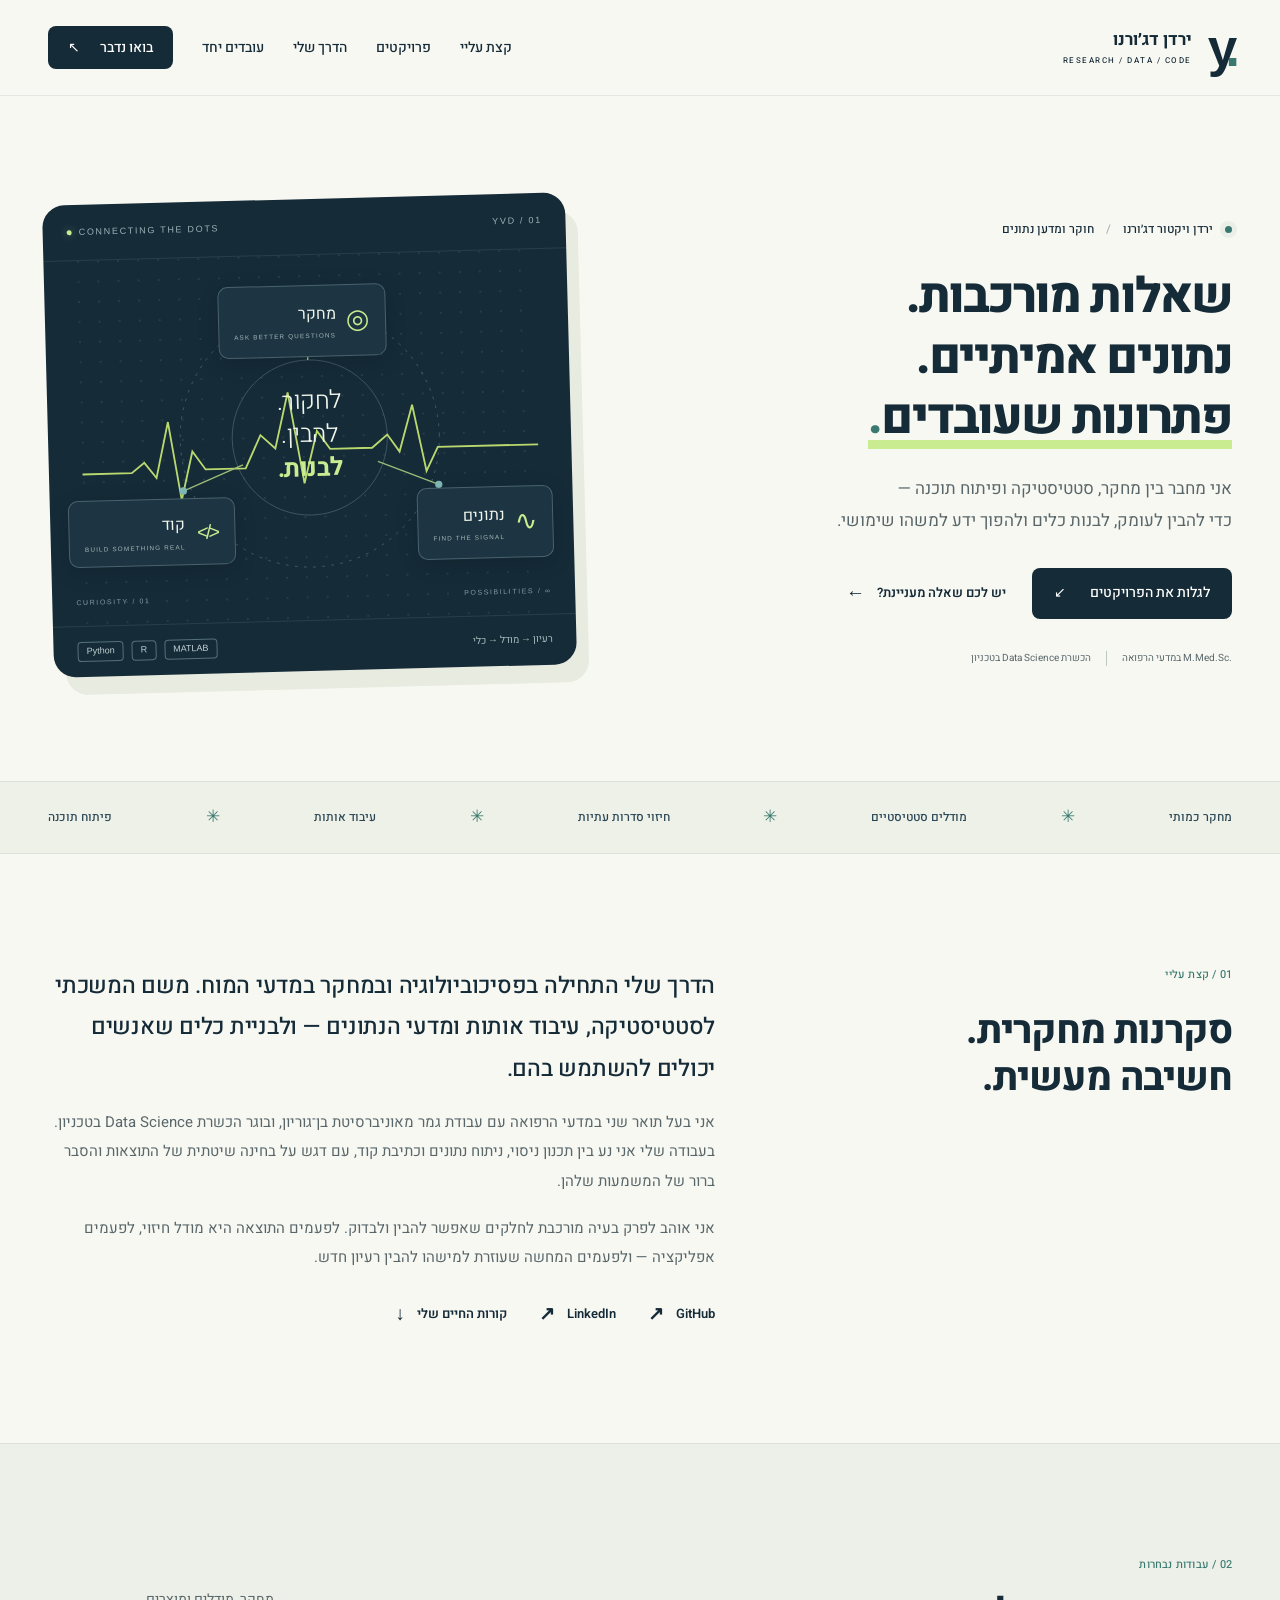
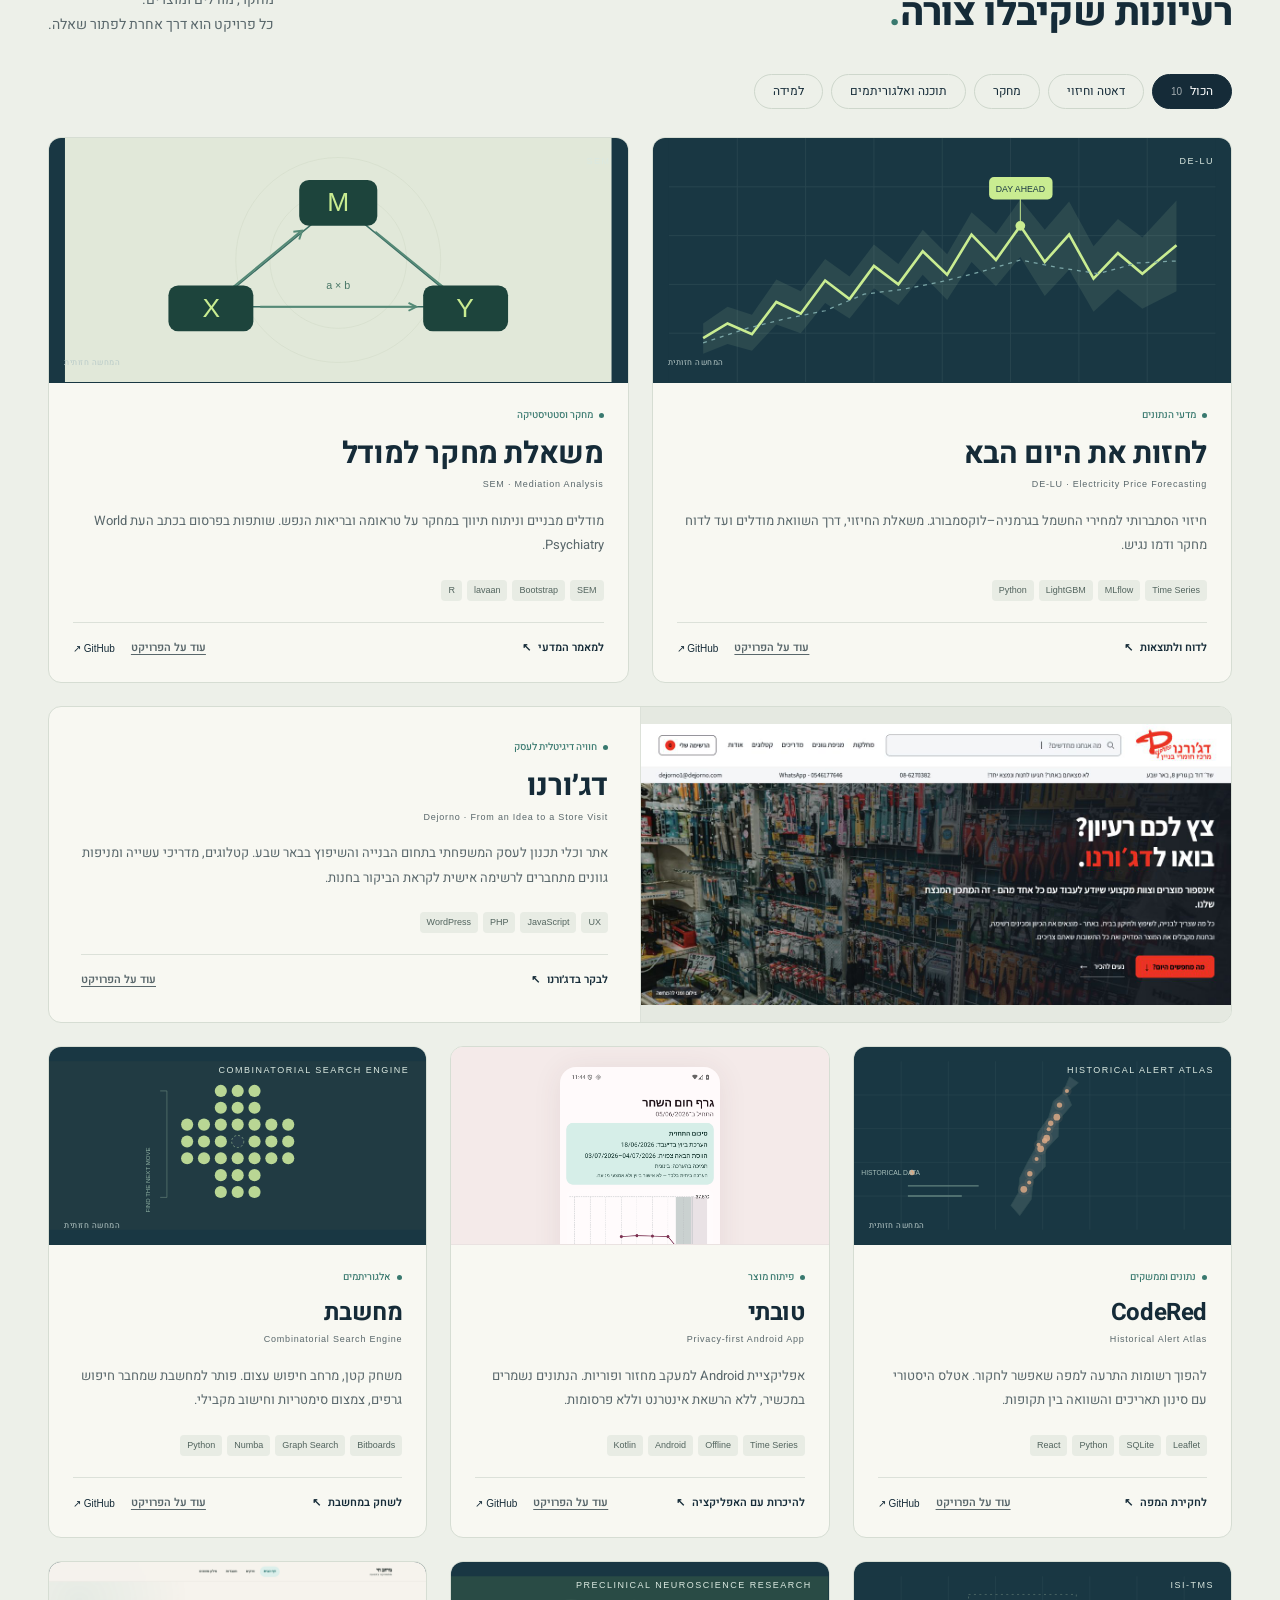
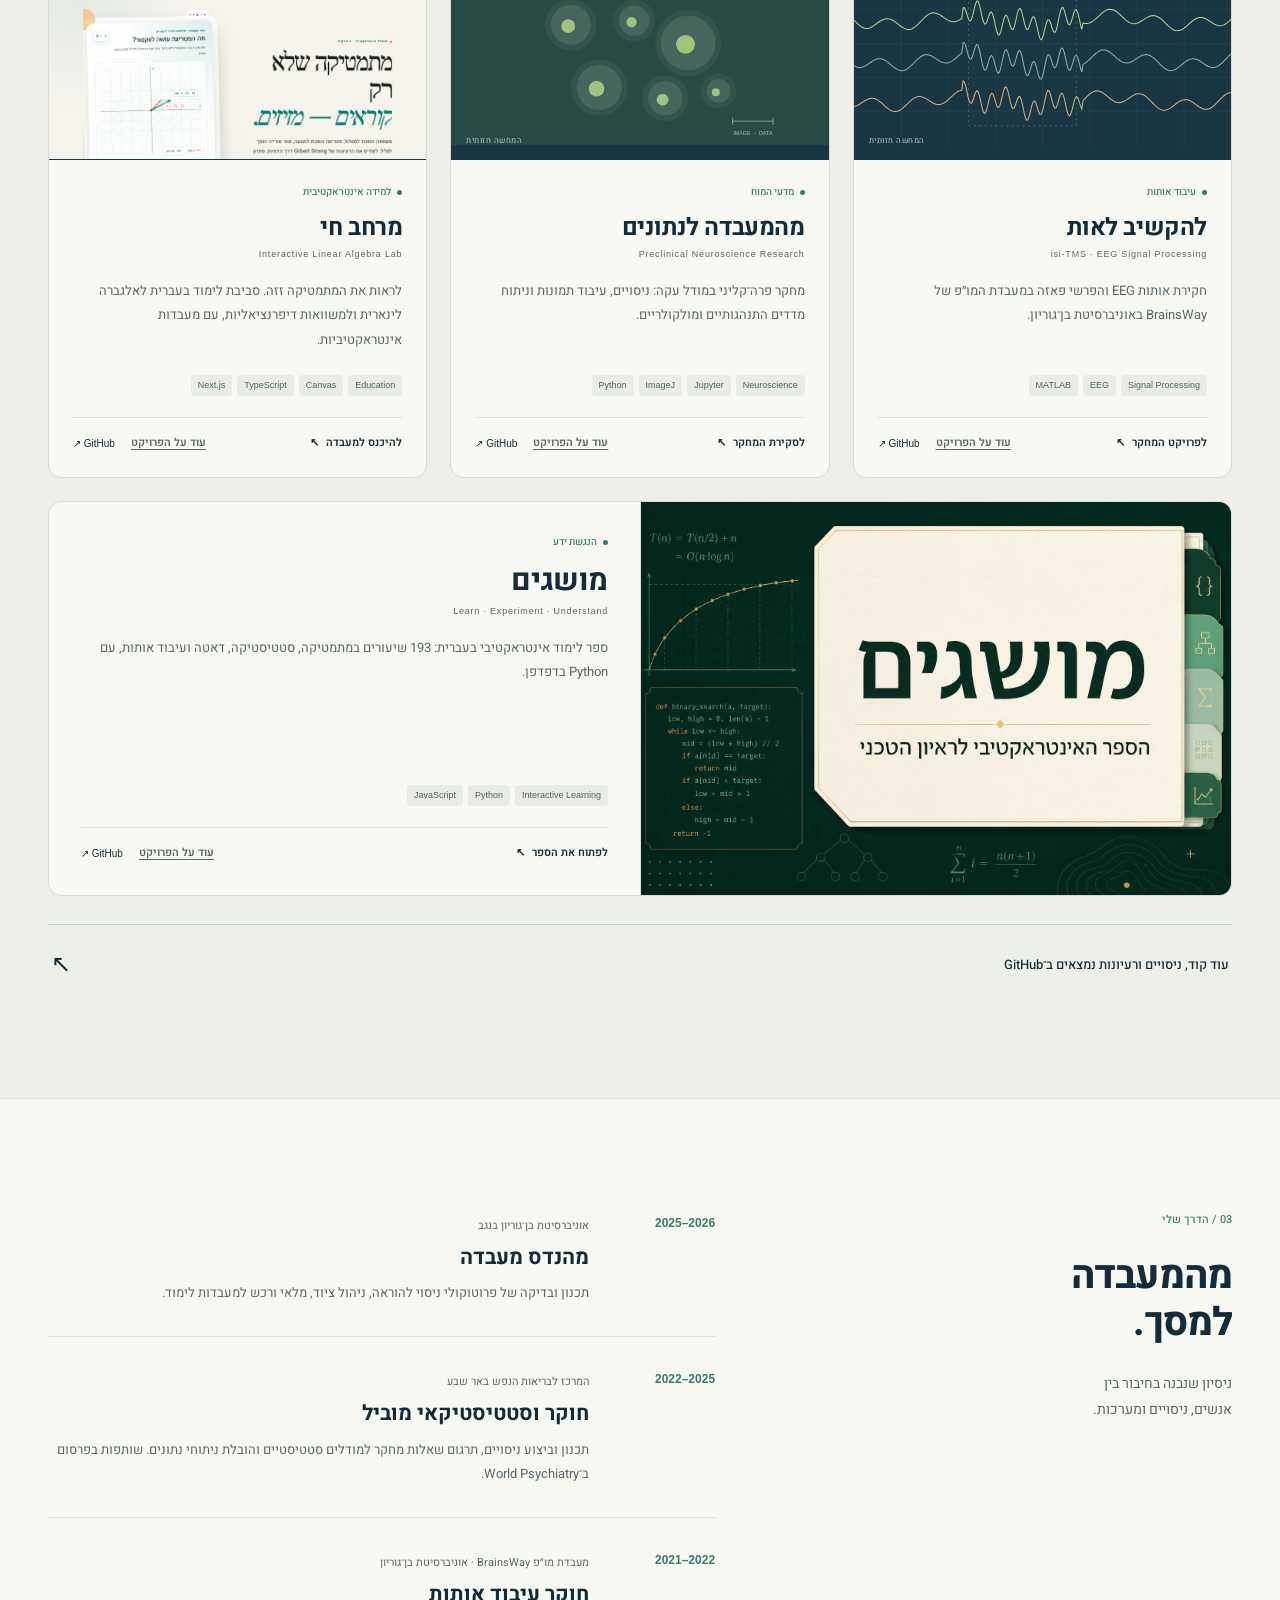
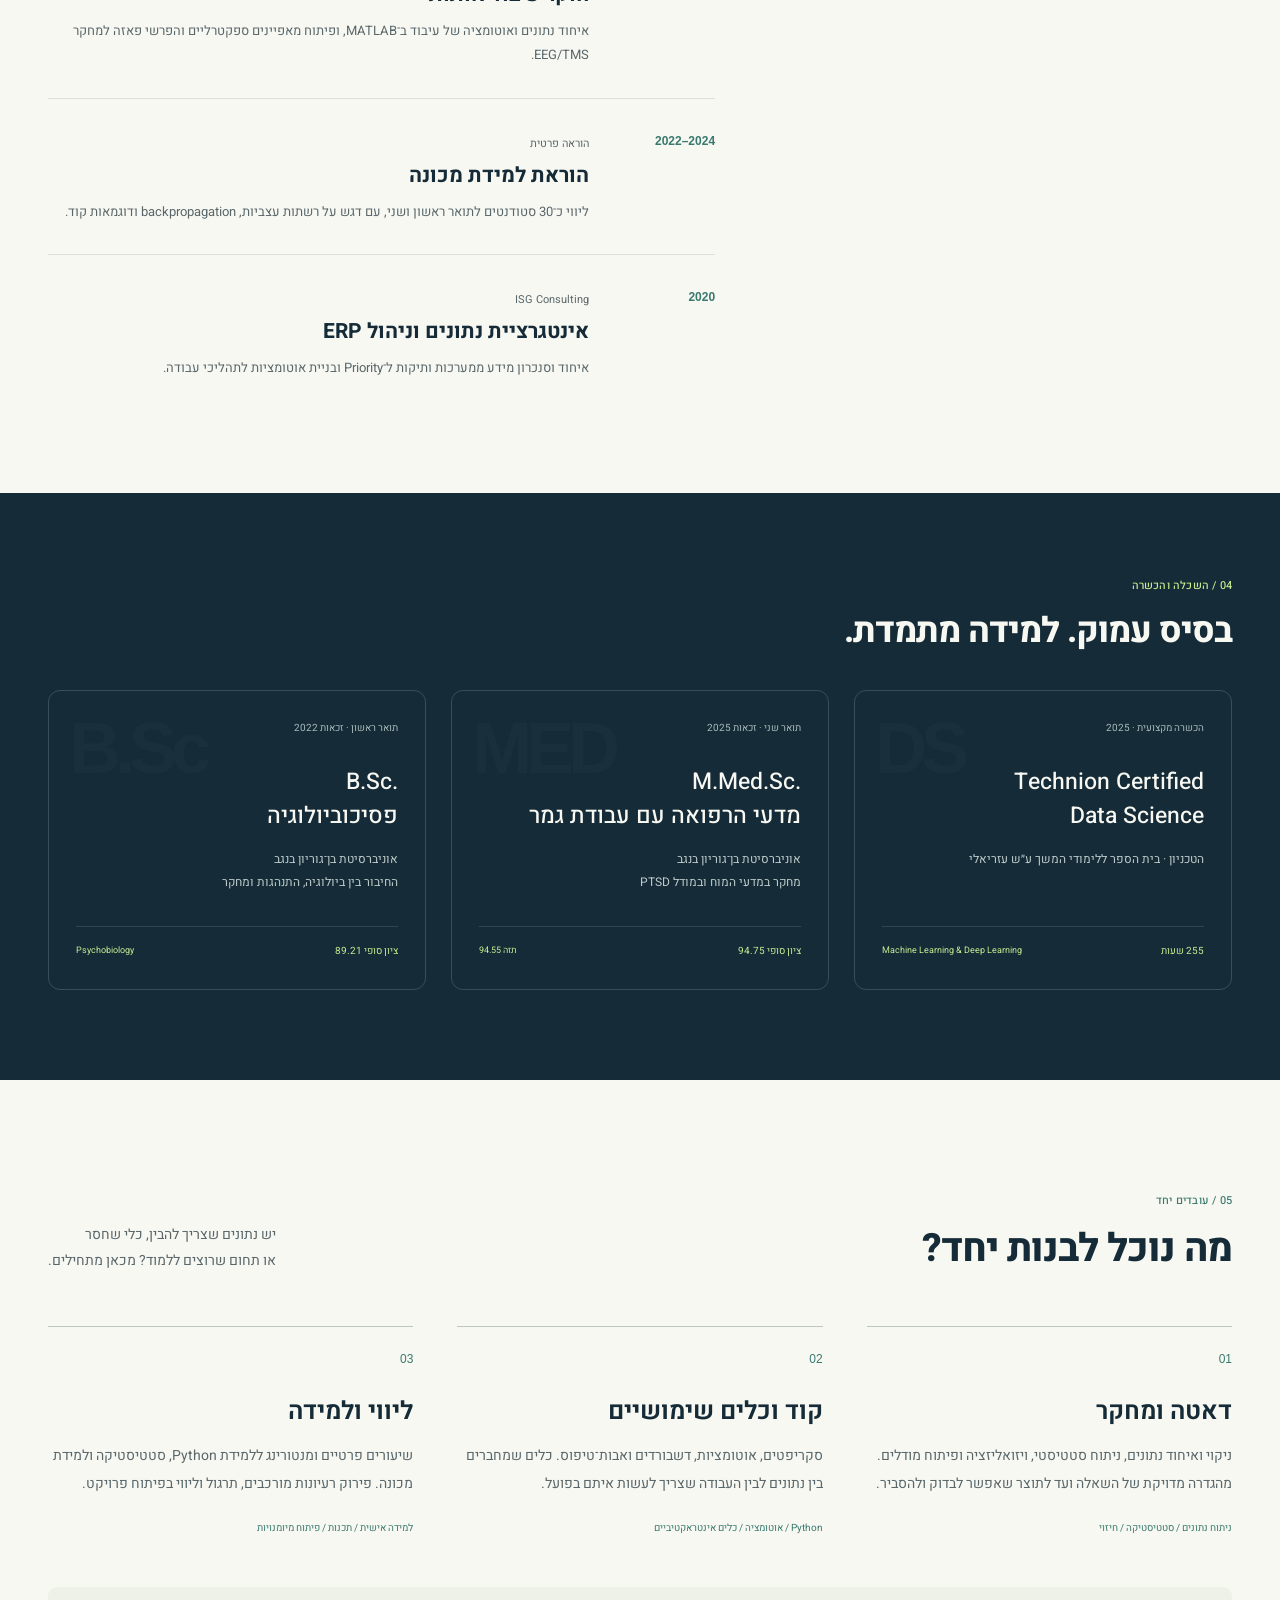
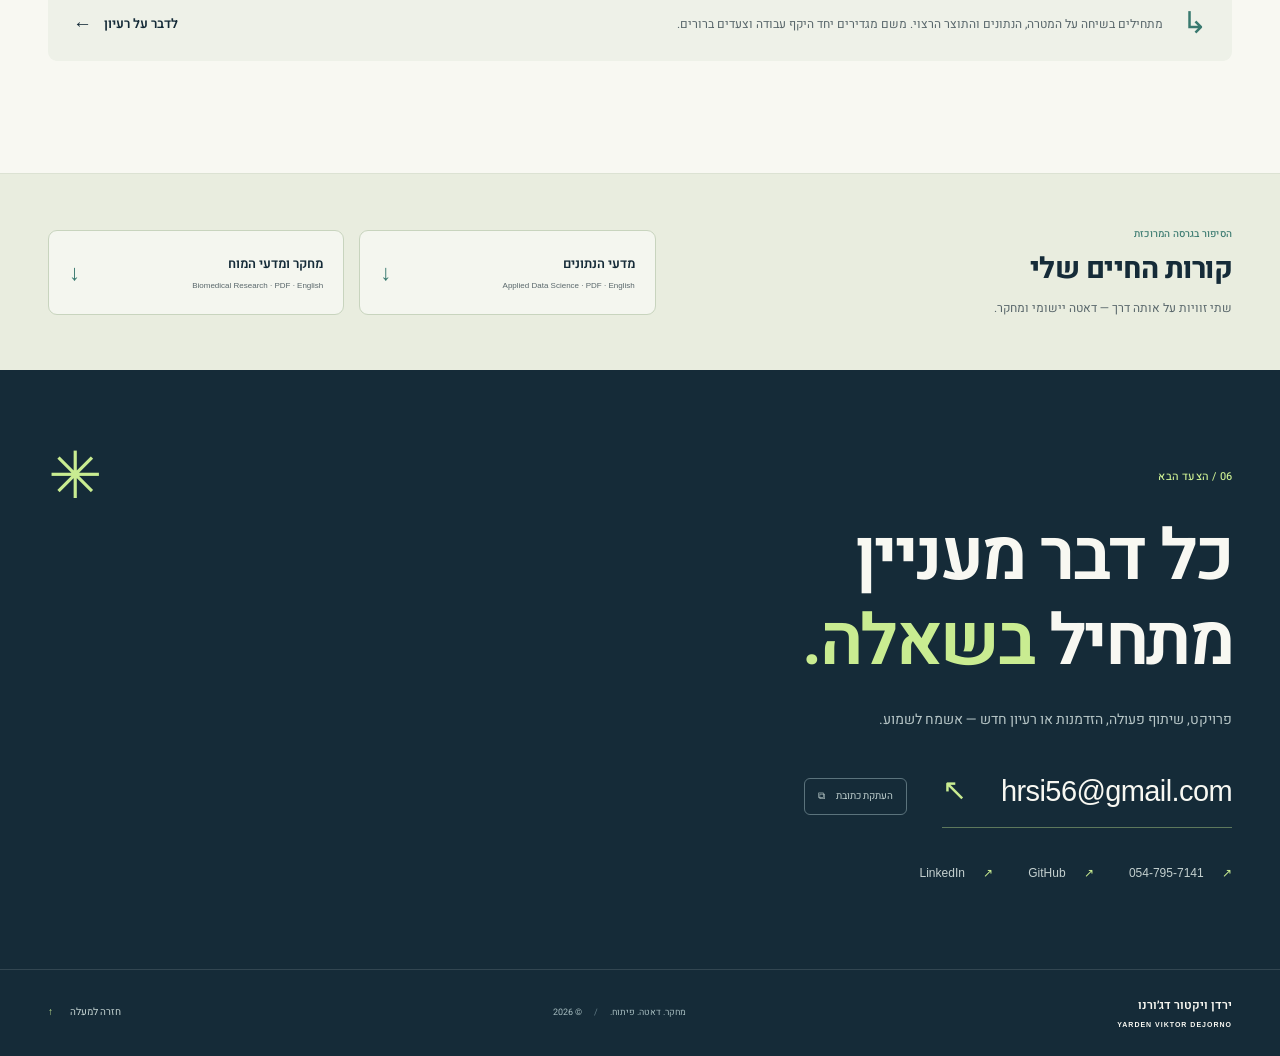
==== commit d1cadccf: "Replace Dejorno project thumbnail with branded homepage preview" ====
--- a/index.html
+++ b/index.html
@@ -74,7 +74,7 @@
   <div class="project-body"><span class="project-category">מחקר וסטטיסטיקה</span><h3>משאלת מחקר למודל</h3><p class="project-name">SEM · Mediation Analysis</p><p class="project-description">מודלים מבניים וניתוח תיווך במחקר על טראומה ובריאות הנפש. שותפות בפרסום בכתב העת World Psychiatry.</p><div class="project-tags"><span>R</span><span>lavaan</span><span>Bootstrap</span><span>SEM</span></div><div class="project-actions"><a class="project-main-link" href="https://doi.org/10.1002/wps.21254" target="_blank" rel="noopener noreferrer">למאמר המדעי <span aria-hidden="true">↖</span></a><button class="project-info" data-project="sem" aria-label="עוד על משאלת מחקר למודל">עוד על הפרויקט</button><a class="repo-link" href="https://github.com/hrsi56/SEM-Mediation-Analysis" target="_blank" rel="noopener noreferrer" aria-label="קוד משאלת מחקר למודל ב־GitHub">GitHub ↗</a></div></div>
 </article>
 <article id="project-dejorno" class="project-card wide" data-category="software">
-  <div class="project-visual project-image-dejorno"><img src="assets/dejorno-catalog.jpg" alt="קטלוג הצבעים באתר דג׳ורנו, עם מוצרים וניווט בין קטגוריות" loading="lazy" width="1280" height="720"></div>
+  <div class="project-visual project-image-dejorno"><img src="assets/dejorno-home.jpg" alt="דף הבית של אתר דג׳ורנו, עם לוגו המותג וכותרת הפתיחה" loading="lazy" width="1280" height="608"></div>
   <div class="project-body"><span class="project-category">חוויה דיגיטלית לעסק</span><h3>דג׳ורנו</h3><p class="project-name">Dejorno · From an Idea to a Store Visit</p><p class="project-description">אתר וכלי תכנון לעסק המשפחתי בתחום הבנייה והשיפוץ בבאר שבע. קטלוגים, מדריכי עשייה ומניפות גוונים מתחברים לרשימה אישית לקראת הביקור בחנות.</p><div class="project-tags"><span>WordPress</span><span>PHP</span><span>JavaScript</span><span>UX</span></div><div class="project-actions"><a class="project-main-link" href="https://dejorno.com/" target="_blank" rel="noopener noreferrer">לבקר בדג׳ורנו <span aria-hidden="true">↖</span></a><button class="project-info" data-project="dejorno" aria-label="עוד על דג׳ורנו">עוד על הפרויקט</button></div></div>
 </article>
 <article id="project-codered" class="project-card" data-category="data">
--- a/styles.css
+++ b/styles.css
@@ -16,6 +16,6 @@
 
 @media(min-width:921px){.project-grid:not(.is-filtered) .project-card.wide{grid-column:span 6;display:grid;grid-template-columns:1fr 1fr}.project-grid:not(.is-filtered) .project-card.wide .project-visual{height:100%;min-height:310px;border:0;border-left:1px solid var(--line)}.project-grid:not(.is-filtered) .project-card.wide .project-body{padding:32px}.project-grid:not(.is-filtered) .project-card.wide .project-body h3{font-size:30px}}
 
-.project-image-dejorno>img{object-position:top}.project-image-dejorno{background:#f5f5f3}
+.project-image-dejorno>img{object-fit:contain;object-position:center}.project-image-dejorno{background:#e5e9e1}
 
 .dialog-image{width:100%;height:auto;border:1px solid var(--line);border-radius:9px;margin-top:24px}
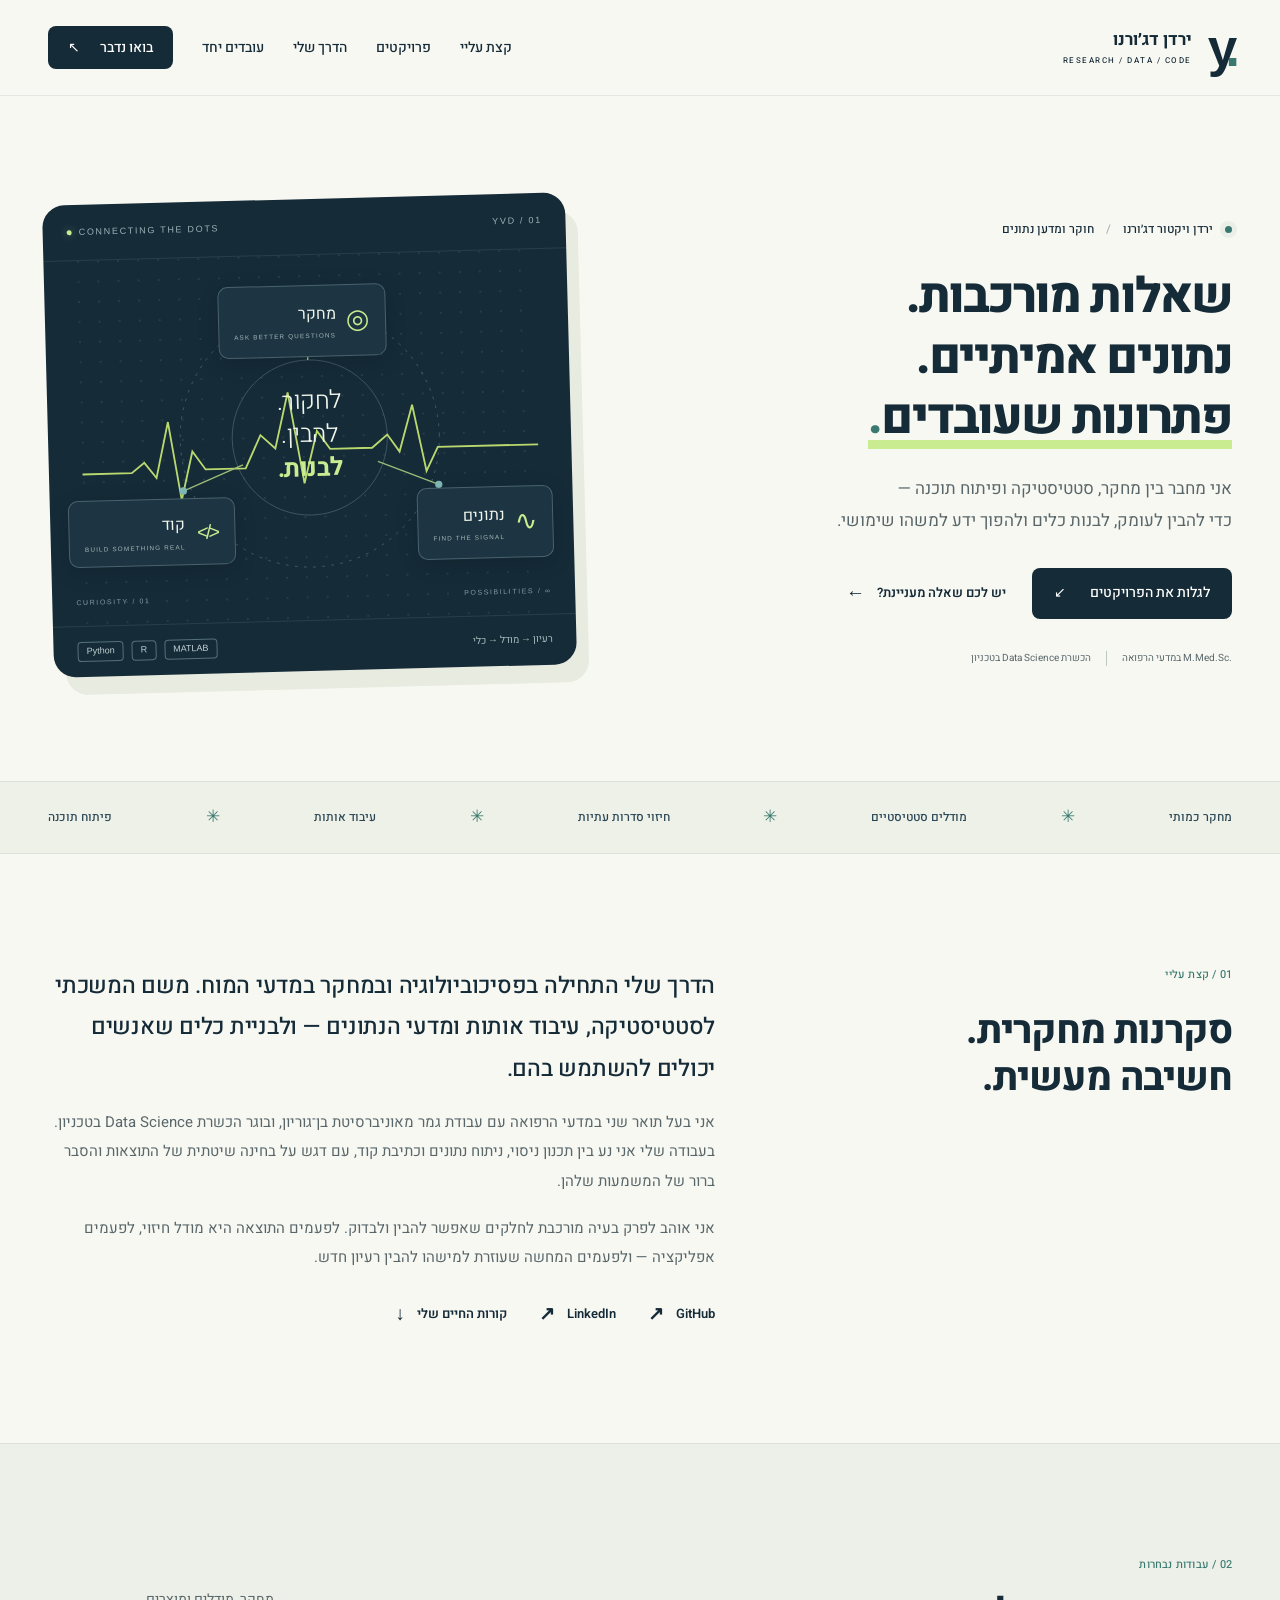
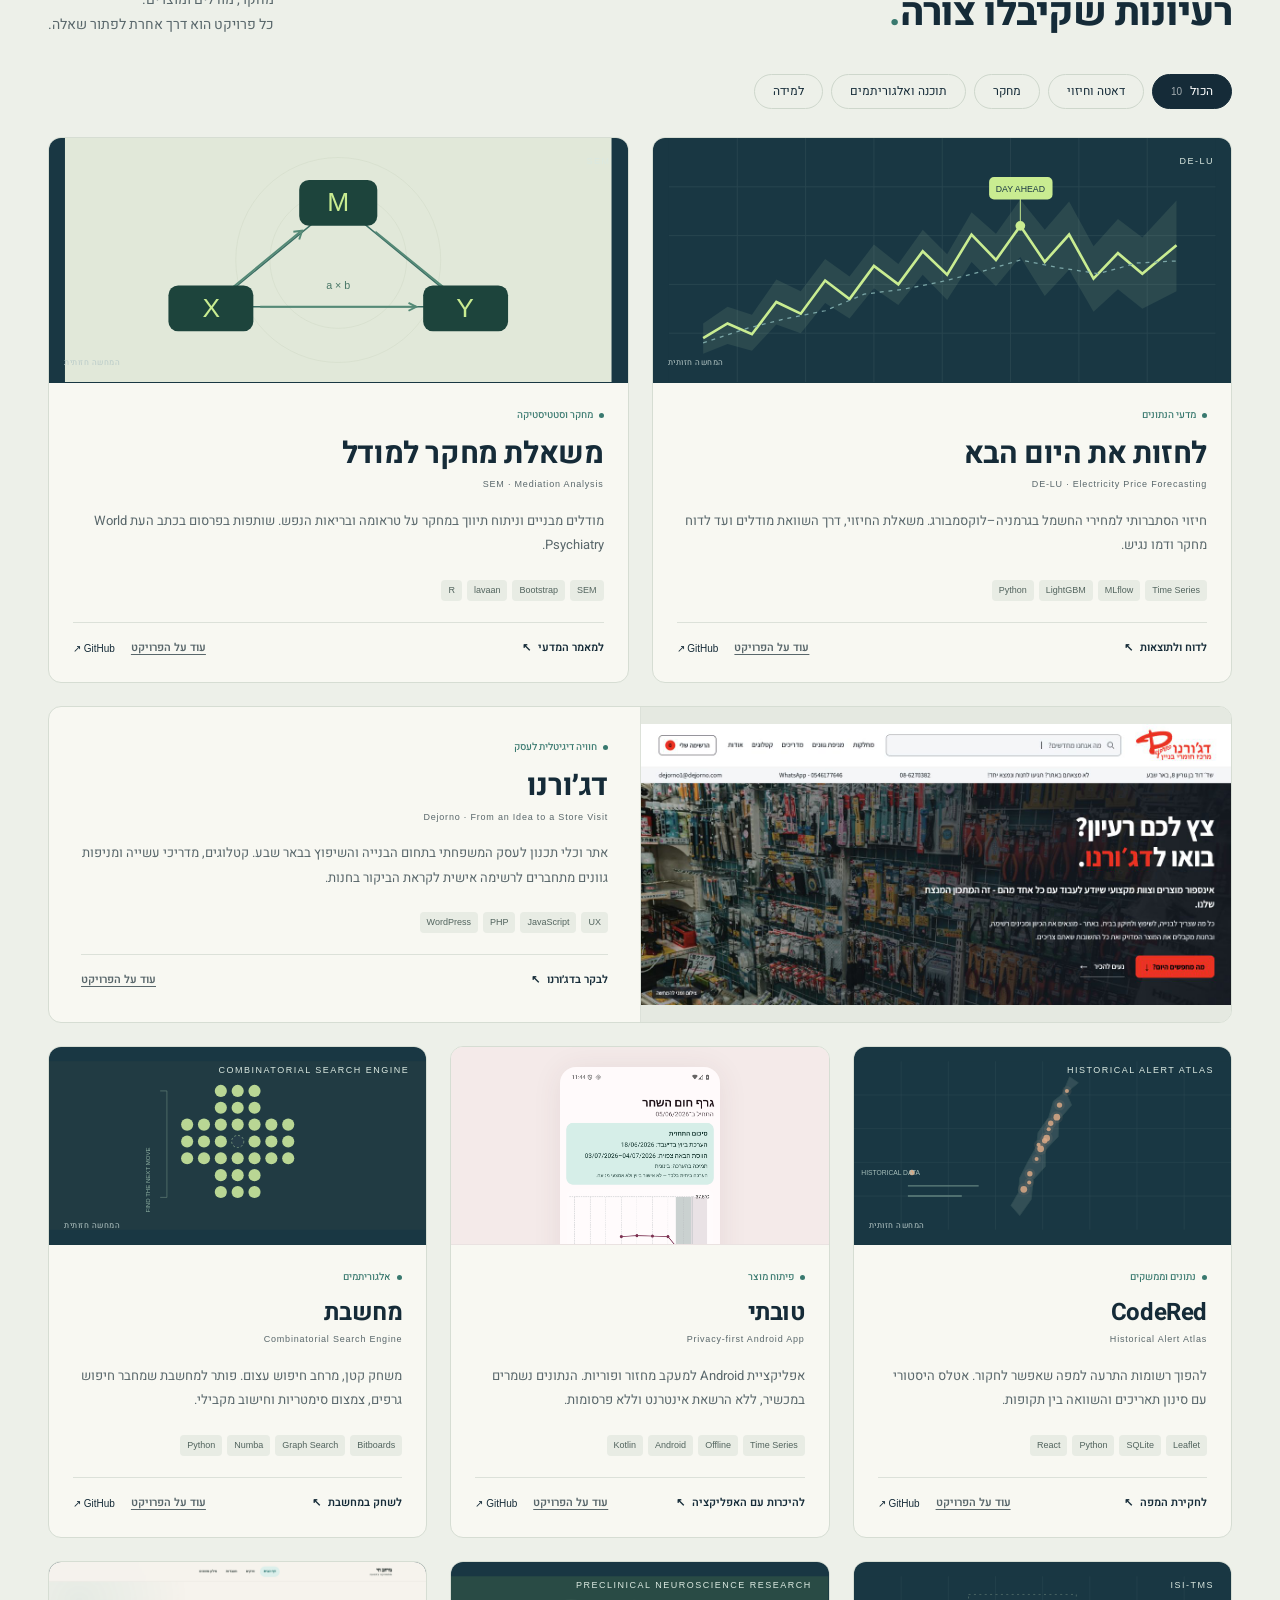
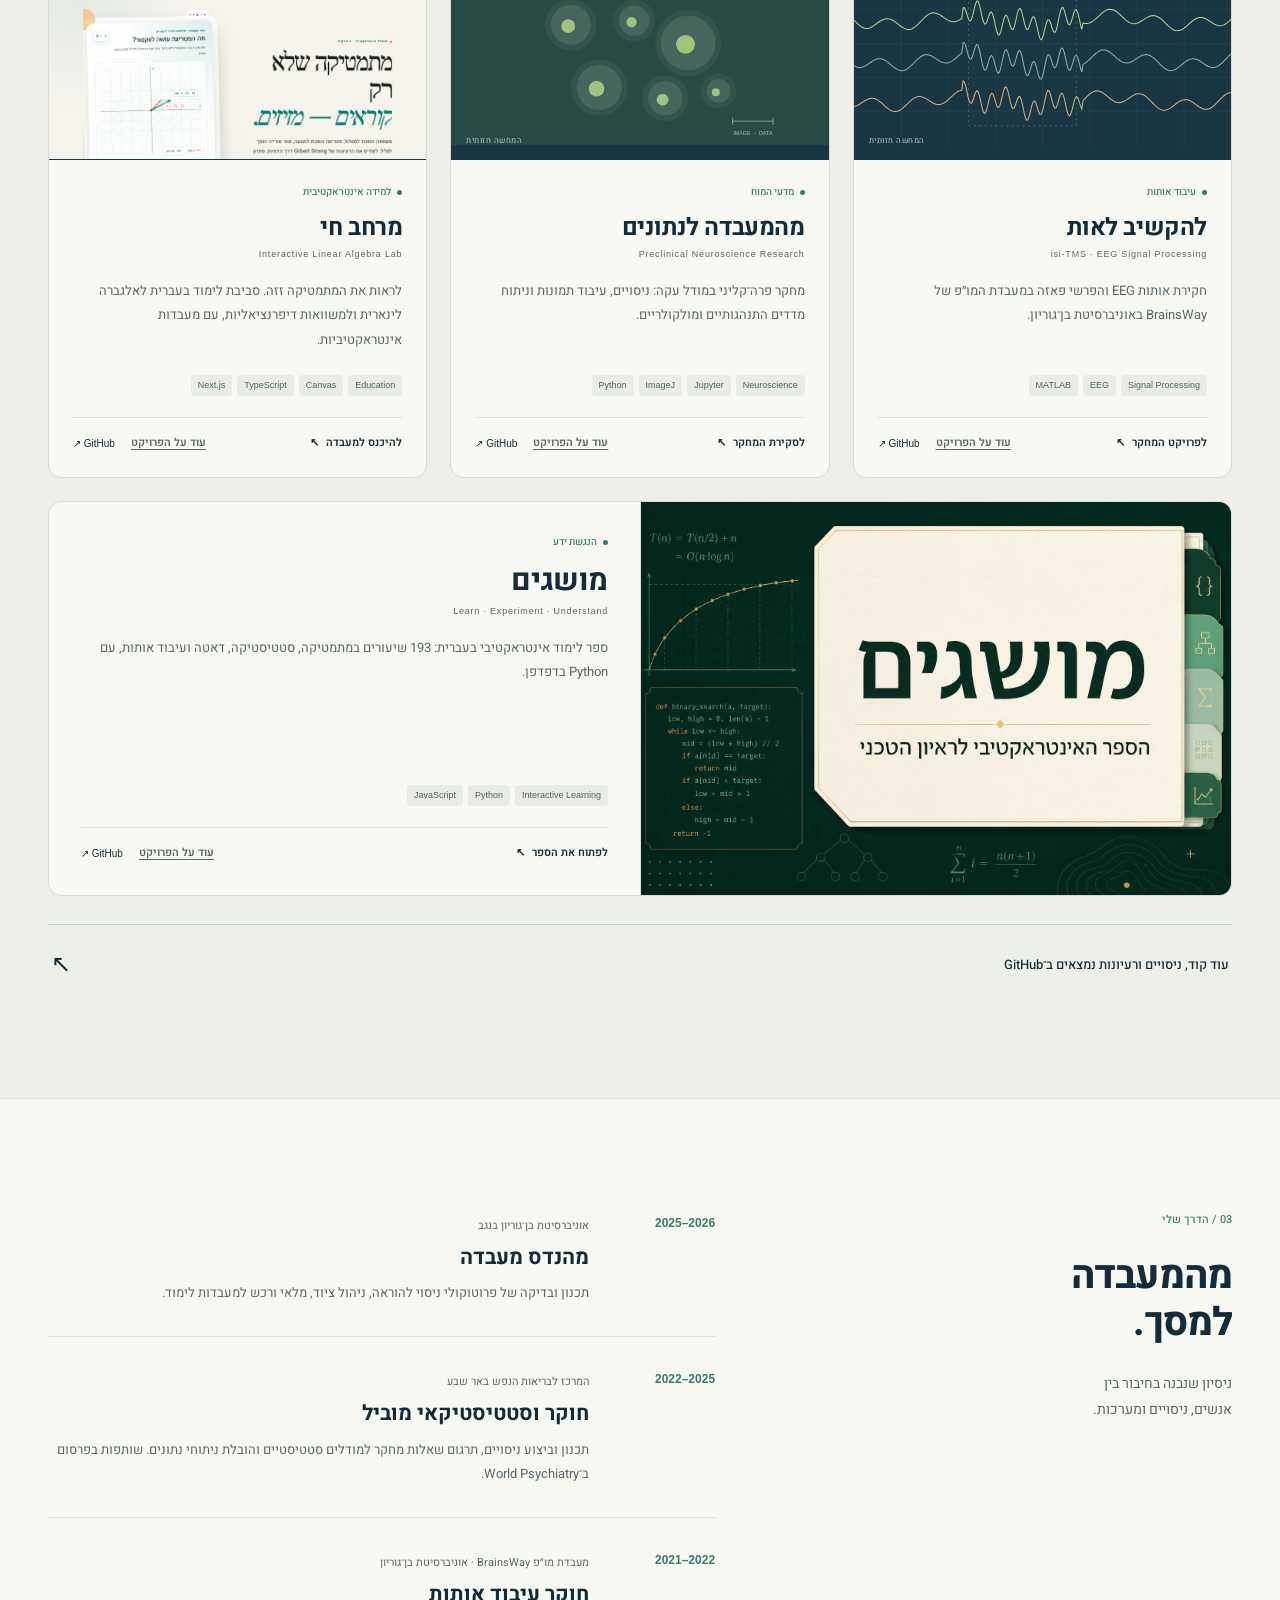
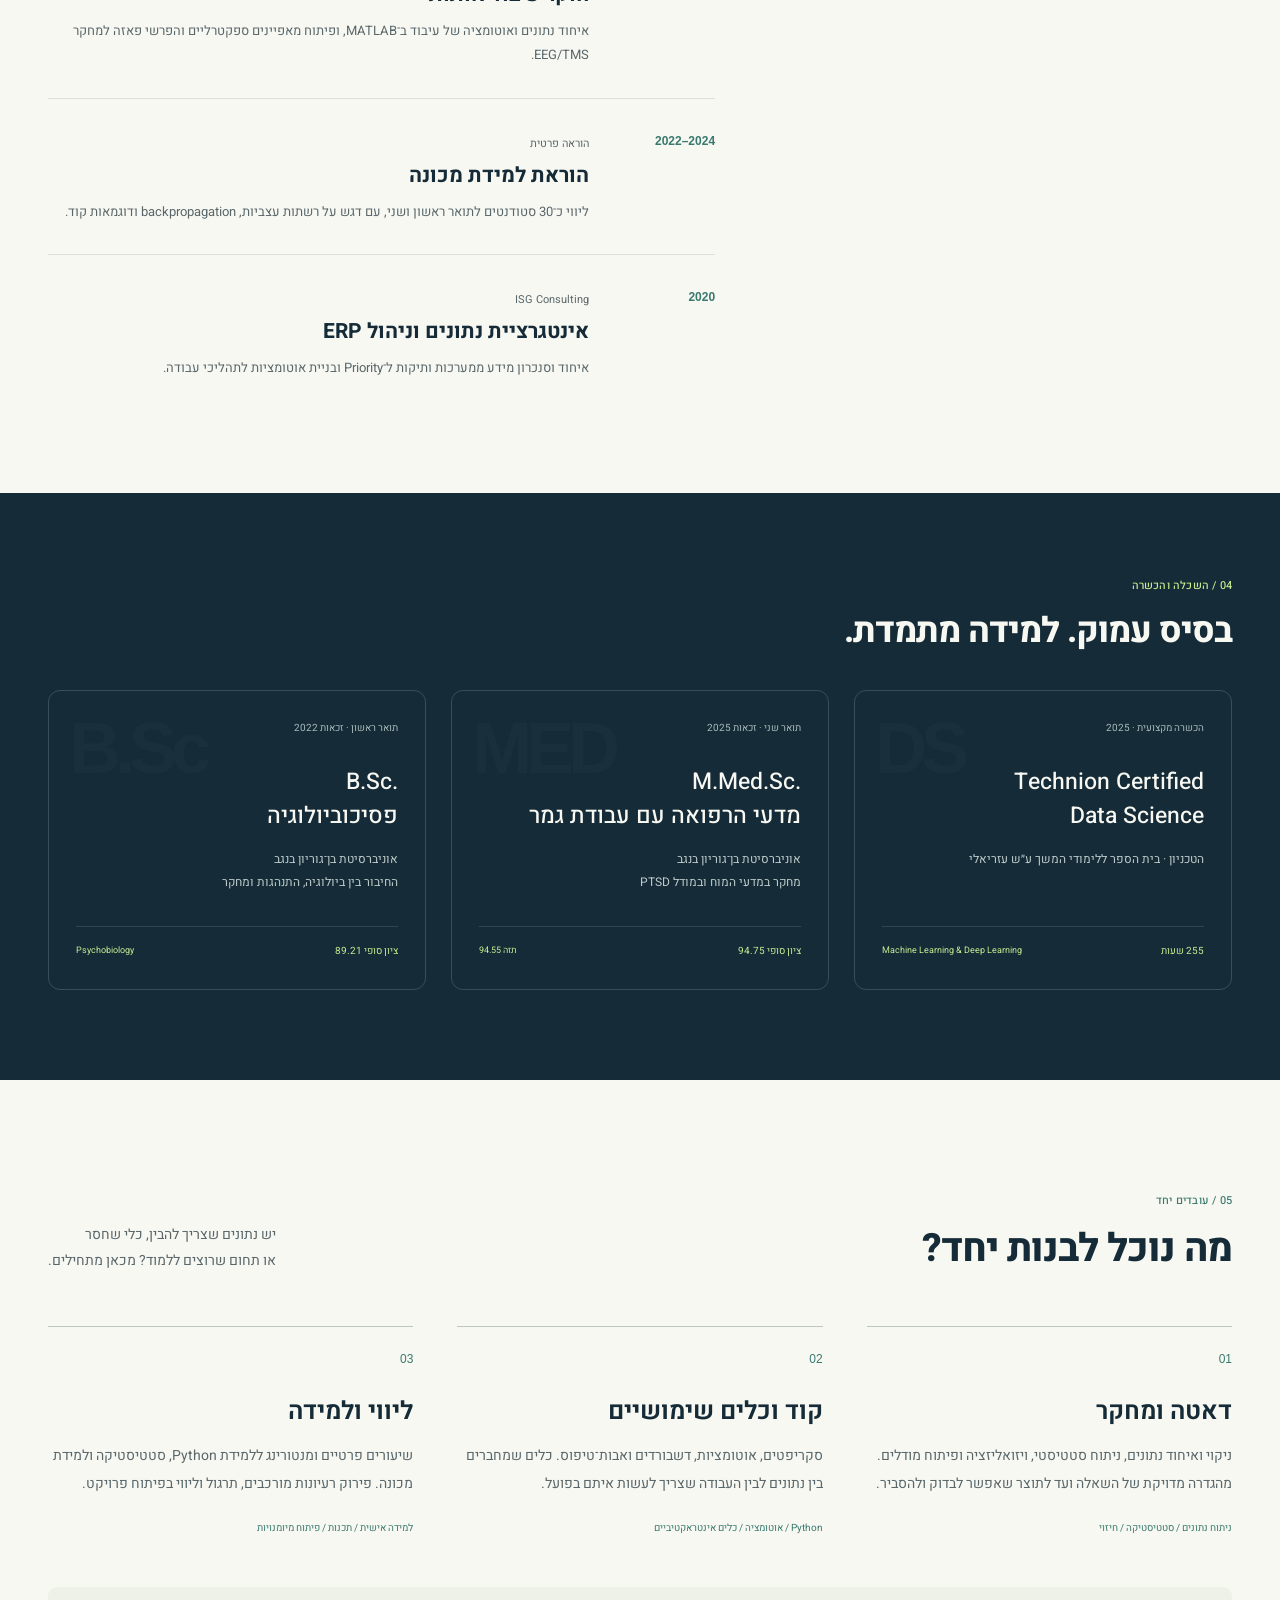
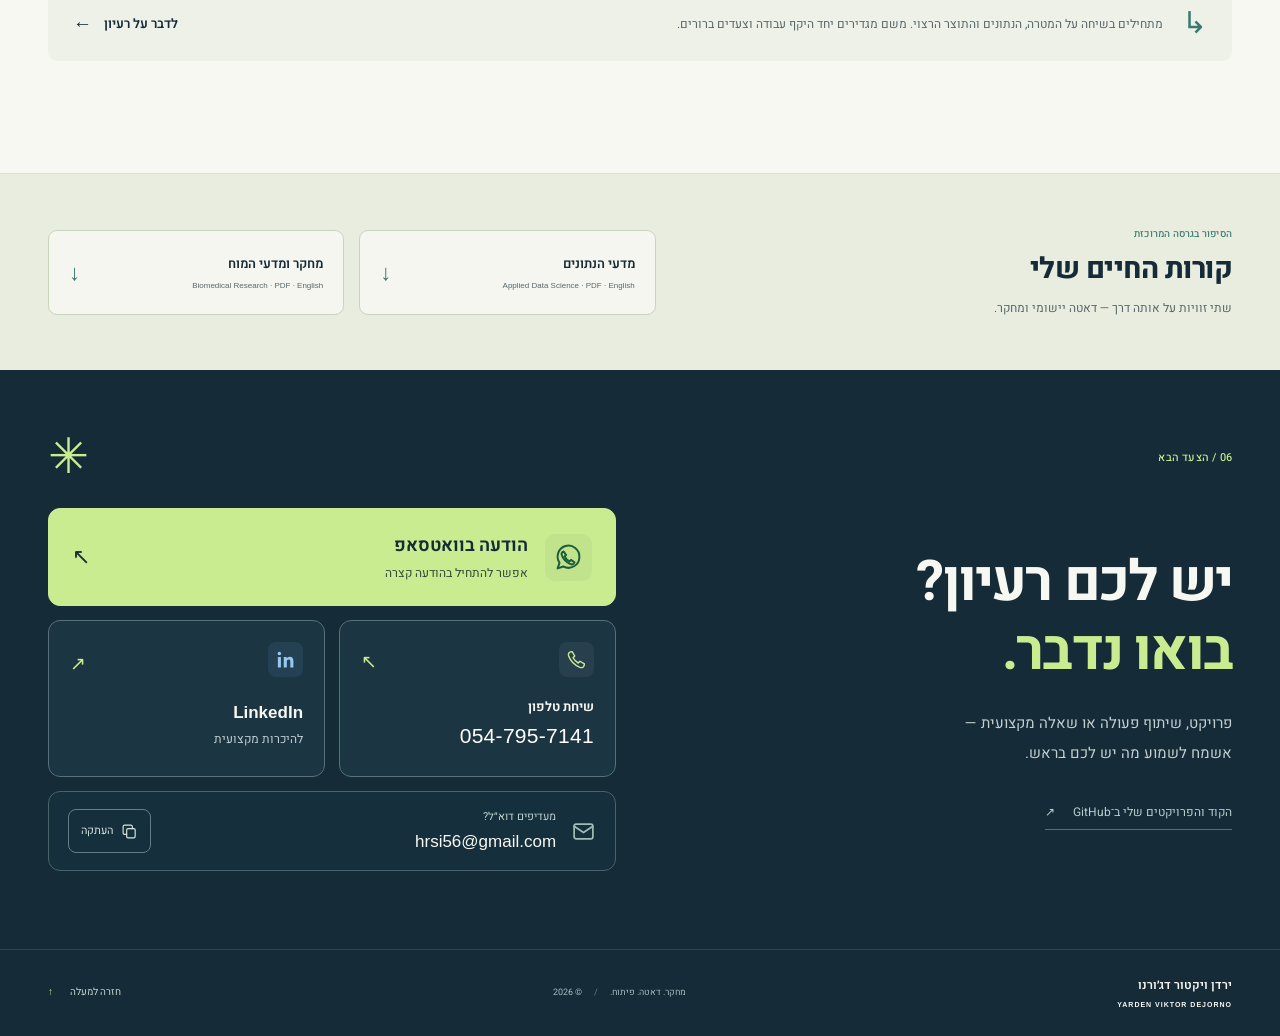
==== commit 95dfe3ee: "Redesign contact section with WhatsApp, LinkedIn and readable call buttons" ====
--- a/index.html
+++ b/index.html
@@ -18,7 +18,7 @@
   <meta name="twitter:card" content="summary_large_image">
   <link rel="icon" href="assets/favicon.svg" type="image/svg+xml">
   <link rel="preload" href="assets/fonts/Heebo-Variable.ttf" as="font" type="font/ttf" crossorigin>
-  <link rel="stylesheet" href="styles.css">
+  <link rel="stylesheet" href="styles.css?v=contact-20261028">
   <script type="module" src="app.js"></script>
   <script type="application/ld+json">{"@context":"https://schema.org","@type":"Person","name":"ירדן ויקטור דג׳ורנו","alternateName":"Yarden Viktor Dejorno","url":"https://hrsi56.github.io/","jobTitle":"חוקר ומדען נתונים","email":"mailto:hrsi56@gmail.com","sameAs":["https://github.com/hrsi56","https://www.linkedin.com/in/yvdejorno/"],"alumniOf":[{"@type":"CollegeOrUniversity","name":"Ben-Gurion University of the Negev"}],"knowsAbout":["Statistical Modeling","Probabilistic Forecasting","Signal Processing","Python","Neuroscience"]}</script>
 </head>
@@ -131,7 +131,42 @@
       <article class="service"><span class="service-index">03</span><h3>ליווי ולמידה</h3><p>שיעורים פרטיים ומנטורינג ללמידת Python, סטטיסטיקה ולמידת מכונה. פירוק רעיונות מורכבים, תרגול וליווי בפיתוח פרויקט.</p><div class="service-keywords">למידה אישית / תכנות / פיתוח מיומנויות</div></article>
     </div><div class="working-note"><span aria-hidden="true">↳</span><p>מתחילים בשיחה על המטרה, הנתונים והתוצר הרצוי. משם מגדירים יחד היקף עבודה וצעדים ברורים.</p><a class="text-link" href="mailto:hrsi56@gmail.com?subject=%D7%91%D7%95%D7%90%20%D7%A0%D7%A2%D7%91%D7%95%D7%93%20%D7%99%D7%97%D7%93">לדבר על רעיון <span aria-hidden="true">←</span></a></div></section>
     <section class="resume-section" id="resume" aria-labelledby="resume-title"><div class="container resume-wrap"><div><span class="section-number">הסיפור בגרסה המרוכזת</span><h2 id="resume-title">קורות החיים שלי</h2><p>שתי זוויות על אותה דרך — דאטה יישומי ומחקר.</p></div><div class="resume-downloads"><a href="assets/documents/Yarden-Dejorno-Data-Science.pdf" download><span><strong>מדעי הנתונים</strong><small>Applied Data Science · PDF · English</small></span><span class="download-icon" aria-hidden="true">↓</span></a><a href="assets/documents/Yarden-Dejorno-Research.pdf" download><span><strong>מחקר ומדעי המוח</strong><small>Biomedical Research · PDF · English</small></span><span class="download-icon" aria-hidden="true">↓</span></a></div></div></section>
-    <section class="contact-section" id="contact" aria-labelledby="contact-title"><div class="container"><div class="contact-top"><span class="section-number">06 / הצעד הבא</span><span class="contact-asterisk" aria-hidden="true">✳</span></div><h2 id="contact-title">כל דבר מעניין<br>מתחיל <span>בשאלה.</span></h2><p>פרויקט, שיתוף פעולה, הזדמנות או רעיון חדש — אשמח לשמוע.</p><div class="contact-links"><a class="contact-email" href="mailto:hrsi56@gmail.com"><bdi>hrsi56@gmail.com</bdi><span aria-hidden="true">↖</span></a><button class="copy-email" aria-label="העתקת כתובת הדוא״ל">העתקת כתובת <span aria-hidden="true">⧉</span></button></div><div class="contact-social"><a href="https://www.linkedin.com/in/yvdejorno/" target="_blank" rel="noopener noreferrer">LinkedIn <span aria-hidden="true">↗</span></a><a href="https://github.com/hrsi56" target="_blank" rel="noopener noreferrer">GitHub <span aria-hidden="true">↗</span></a><a href="tel:+972547957141"><bdi>054-795-7141</bdi> <span aria-hidden="true">↗</span></a></div></div></section>
+    <section class="contact-section" id="contact" aria-labelledby="contact-title">
+      <div class="container">
+        <div class="contact-top"><span class="section-number">06 / הצעד הבא</span><span class="contact-asterisk" aria-hidden="true">✳</span></div>
+        <div class="contact-layout">
+          <div class="contact-intro">
+            <h2 id="contact-title">יש לכם רעיון?<br><span>בואו נדבר.</span></h2>
+            <p>פרויקט, שיתוף פעולה או שאלה מקצועית — <br>אשמח לשמוע מה יש לכם בראש.</p>
+            <a class="contact-github" href="https://github.com/hrsi56" target="_blank" rel="noopener noreferrer"><span>הקוד והפרויקטים שלי ב־GitHub</span><span aria-hidden="true">↗</span></a>
+          </div>
+          <div class="contact-options">
+            <a class="contact-card contact-whatsapp" href="https://wa.me/972547957141" target="_blank" rel="noopener noreferrer" aria-label="שליחת הודעה לירדן בוואטסאפ">
+              <span class="contact-icon" aria-hidden="true"><svg viewBox="0 0 24 24" fill="none" stroke="currentColor" stroke-width="1.65" stroke-linecap="round" stroke-linejoin="round"><path d="M21 11.5a9 9 0 0 1-13.3 7.9L3 21l1.6-4.7A9 9 0 1 1 21 11.5Z"/><path d="m8 7 2 3-1.2 1.1a8.5 8.5 0 0 0 4.1 4.1L14 14l3 2c-.6 2-2.2 2-3.7 1.3a12.5 12.5 0 0 1-6.6-6.6C6 9.2 6 7.6 8 7Z"/></svg></span>
+              <span class="contact-card-copy"><strong>הודעה בוואטסאפ</strong><small>אפשר להתחיל בהודעה קצרה</small></span>
+              <span class="contact-card-arrow" aria-hidden="true">↖</span>
+            </a>
+            <div class="contact-secondary">
+              <a class="contact-card contact-phone" href="tel:+972547957141" aria-label="שיחת טלפון לירדן: 054-795-7141">
+                <span class="contact-icon" aria-hidden="true"><svg viewBox="0 0 24 24" fill="none" stroke="currentColor" stroke-width="1.65" stroke-linecap="round" stroke-linejoin="round"><path d="m7 3 3 5-2 2a16 16 0 0 0 6 6l2-2 5 3c0 3-2 5-5 4A23 23 0 0 1 3 8C2 5 4 3 7 3Z"/></svg></span>
+                <span class="contact-card-copy"><strong>שיחת טלפון</strong><bdi class="contact-phone-number" dir="ltr">054-795-7141</bdi></span>
+                <span class="contact-card-arrow" aria-hidden="true">↖</span>
+              </a>
+              <a class="contact-card contact-linkedin" href="https://www.linkedin.com/in/yvdejorno/" target="_blank" rel="noopener noreferrer" aria-label="הפרופיל של ירדן ב־LinkedIn">
+                <span class="contact-icon" aria-hidden="true"><svg viewBox="0 0 24 24" fill="currentColor"><circle cx="5" cy="5" r="2"/><path d="M3.25 9h3.5v12h-3.5zM10 9h3.4v1.7A4.2 4.2 0 0 1 17 8.8c3 0 4 1.8 4 5V21h-3.5v-6.5c0-1.7-.4-2.5-1.8-2.5-1.5 0-2.2 1-2.2 2.7V21H10Z"/></svg></span>
+                <span class="contact-card-copy"><strong lang="en" dir="ltr">LinkedIn</strong><small>להיכרות מקצועית</small></span>
+                <span class="contact-card-arrow" aria-hidden="true">↗</span>
+              </a>
+            </div>
+            <div class="contact-mail-bar">
+              <span class="contact-mail-icon" aria-hidden="true"><svg viewBox="0 0 24 24" fill="none" stroke="currentColor" stroke-width="1.65" stroke-linecap="round" stroke-linejoin="round"><rect x="3" y="5" width="18" height="14" rx="2"/><path d="m3 7 9 6 9-6"/></svg></span>
+              <a class="contact-mail-address" href="mailto:hrsi56@gmail.com" aria-label="שליחת דוא״ל לירדן: hrsi56@gmail.com"><span>מעדיפים דוא״ל?</span><bdi dir="ltr">hrsi56@gmail.com</bdi></a>
+              <button class="copy-email" aria-label="העתקת כתובת הדוא״ל"><svg aria-hidden="true" viewBox="0 0 24 24" fill="none" stroke="currentColor" stroke-width="1.65" stroke-linecap="round" stroke-linejoin="round"><rect x="8" y="8" width="12" height="13" rx="2"/><path d="M16 8V5a2 2 0 0 0-2-2H5a2 2 0 0 0-2 2v9a2 2 0 0 0 2 2h3"/></svg><span class="copy-label">העתקה</span></button>
+            </div>
+          </div>
+        </div>
+      </div>
+    </section>
   </main>
   <footer class="site-footer"><div class="container"><a class="footer-name" href="#home">ירדן ויקטור דג׳ורנו<span>YARDEN VIKTOR DEJORNO</span></a><p>מחקר. דאטה. פיתוח. <span aria-hidden="true">/</span> © <span id="year">2026</span></p><a href="#home" class="back-top">חזרה למעלה <span aria-hidden="true">↑</span></a></div></footer>
   <dialog id="project-dialog" aria-labelledby="dialog-title"><button class="dialog-close" aria-label="סגירת פירוט הפרויקט">×</button><div id="dialog-content"><h2 id="dialog-title">פירוט הפרויקט</h2></div></dialog>
--- a/styles.css
+++ b/styles.css
@@ -19,3 +19,57 @@
 .project-image-dejorno>img{object-fit:contain;object-position:center}.project-image-dejorno{background:#e5e9e1}
 
 .dialog-image{width:100%;height:auto;border:1px solid var(--line);border-radius:9px;margin-top:24px}
+
+/* Contact: clear choices, readable details and generous touch targets. */
+.contact-section{padding-block:64px 78px}
+.contact-section .contact-top{margin-bottom:25px}
+.contact-section .contact-asterisk{font-size:49px}
+.contact-layout{display:grid;grid-template-columns:1fr 1.08fr;align-items:center;gap:90px}
+.contact-intro h2{font-size:clamp(42px,4.4vw,62px);line-height:1.22;letter-spacing:-1.8px;margin:0 0 23px;font-weight:700}
+.contact-intro p{font-size:15px;line-height:1.95;color:#c2d0d0;max-width:410px}
+.contact-github{display:inline-flex;align-items:center;gap:18px;margin-top:34px;font-size:12px;color:#b9cecc;border-bottom:1px solid #547169;padding-bottom:7px}
+.contact-github:hover{color:var(--lime);border-color:var(--lime)}
+.contact-options{display:grid;gap:14px;min-width:0}
+.contact-card{display:flex;align-items:center;gap:17px;min-width:0;border:1px solid #58707b;background:#1c3543;border-radius:12px;padding:21px 23px;transition:background .2s,border-color .2s,transform .2s}
+.contact-card:hover{transform:translateY(-3px);background:#274553;border-color:#8eaaa8}
+.contact-card-copy{display:flex;flex-direction:column;gap:6px;min-width:0}
+.contact-card-copy strong{font-size:16px;line-height:1.4;font-weight:650;color:#f8f8f2}
+.contact-card-copy small{font-size:12px;line-height:1.5;color:#c2d0d0}
+.contact-icon{display:grid;place-items:center;flex-shrink:0;width:43px;height:43px;border-radius:10px;background:#ffffff0d;color:#c9ec91}
+.contact-icon svg{width:25px;height:25px;display:block}
+.contact-card-arrow{font-family:Arial,sans-serif;font-size:22px;line-height:1;margin-right:auto;color:#c9ec91;align-self:center}
+.contact-whatsapp{background:var(--lime);border-color:var(--lime);min-height:98px}
+.contact-whatsapp:hover{background:#d7f3ad;border-color:#d7f3ad}
+.contact-whatsapp .contact-card-copy strong{color:var(--ink);font-size:18px}
+.contact-whatsapp .contact-card-copy small{color:#314a37}
+.contact-whatsapp .contact-icon{background:#152b380c;color:#1f5e3c;width:47px;height:47px}
+.contact-whatsapp .contact-icon svg{width:29px;height:29px}
+.contact-whatsapp .contact-card-arrow{color:var(--ink)}
+.contact-secondary{display:grid;grid-template-columns:1fr 1fr;gap:14px}
+.contact-secondary .contact-card{display:grid;grid-template-columns:1fr auto;gap:17px 12px;align-items:start;padding:21px;min-height:157px}
+.contact-secondary .contact-icon{grid-column:1;grid-row:1;width:35px;height:35px;border-radius:8px}
+.contact-secondary .contact-icon svg{width:21px;height:21px}
+.contact-secondary .contact-card-copy{grid-column:1/-1;grid-row:2;gap:5px}
+.contact-secondary .contact-card-copy strong{font-size:13px}
+.contact-secondary .contact-card-arrow{grid-column:2;grid-row:1;align-self:center;font-size:19px}
+.contact-secondary .contact-card-copy small{font-size:12px}
+.contact-linkedin .contact-icon{background:#72b9ef17;color:#95c7ef}
+.contact-linkedin .contact-card-copy strong{font-family:Arial,sans-serif;font-size:17px;font-weight:600;text-align:right}
+.contact-phone-number{display:block;text-align:right;font-family:Arial,sans-serif;font-size:21px;font-weight:500;font-variant-numeric:tabular-nums;letter-spacing:.3px;line-height:1.45;color:#fff;white-space:nowrap}
+.contact-mail-bar{display:flex;align-items:center;gap:15px;border:1px solid #4a626c;background:#162f3c;border-radius:12px;padding:17px 19px}
+.contact-mail-icon{width:25px;height:25px;flex-shrink:0;color:#9fbcb7}
+.contact-mail-icon svg{width:25px;height:25px;display:block}
+.contact-mail-address{min-width:0;display:flex;flex-direction:column;gap:5px}
+.contact-mail-address>span{font-size:11px;color:#c2d0d0;line-height:1.4}
+.contact-mail-address>bdi{font-family:Arial,sans-serif;font-size:17px;font-weight:400;letter-spacing:0;line-height:1.4;color:#f8f8f2;white-space:nowrap}
+.contact-mail-address:hover>bdi{color:var(--lime)}
+.contact-mail-bar .copy-email{display:flex;align-items:center;justify-content:center;gap:8px;min-height:44px;min-width:44px;margin:0 auto 0 0;padding:10px 12px;border:1px solid #617f86;border-radius:8px;color:#d6e5df;background:transparent;font-size:11px;flex-shrink:0}
+.contact-mail-bar .copy-email>span{margin:0}
+.contact-mail-bar .copy-email svg{display:block;width:17px;height:17px}
+.contact-mail-bar .copy-email:hover{background:#ffffff0d;color:var(--lime);border-color:#a7c5b2}
+.contact-section a:focus-visible,.contact-section button:focus-visible{outline:3px solid #c9ec91;outline-offset:5px}
+.contact-whatsapp:focus-visible{outline:3px solid white!important;outline-offset:5px;box-shadow:0 0 0 8px #152b38}
+@media(max-width:1150px){.contact-layout{gap:50px}.contact-secondary .contact-card{padding:19px}.contact-phone-number{font-size:20px}.contact-mail-bar{padding:16px;gap:12px}.contact-mail-bar .copy-label{display:none}}
+@media(max-width:920px){.contact-layout{grid-template-columns:.9fr 1.1fr;gap:30px}.contact-intro h2{font-size:43px}.contact-intro p{font-size:13px}.contact-card{padding:18px;gap:13px}.contact-whatsapp .contact-card-copy strong{font-size:16px}.contact-secondary{gap:12px}.contact-secondary .contact-card{padding:16px}.contact-phone-number{font-size:18px;letter-spacing:0}.contact-secondary .contact-card-copy small{font-size:10px}.contact-mail-bar{padding:14px;gap:10px}.contact-mail-icon{display:none}.contact-mail-address>bdi{font-size:16px}}
+@media(max-width:740px){.contact-section{padding-block:45px 52px}.contact-section .contact-top{margin-bottom:23px}.contact-section .contact-asterisk{font-size:39px}.contact-layout{grid-template-columns:1fr;gap:28px}.contact-intro h2{font-size:44px;letter-spacing:-1.2px;margin:0 0 17px}.contact-intro p{font-size:14px;max-width:100%;line-height:1.9}.contact-intro p br{display:none}.contact-github{margin-top:20px;font-size:11px;padding-bottom:5px;gap:12px}.contact-options{gap:12px}.contact-card{border-radius:11px;padding:18px 20px}.contact-whatsapp{min-height:91px}.contact-whatsapp .contact-card-copy strong{font-size:17px}.contact-whatsapp .contact-card-copy small{font-size:11px}.contact-whatsapp .contact-icon{width:43px;height:43px}.contact-whatsapp .contact-icon svg{width:26px;height:26px}.contact-secondary .contact-card{padding:19px 16px;gap:14px 8px;min-height:150px}.contact-secondary .contact-card-copy strong{font-size:12px}.contact-linkedin .contact-card-copy strong{font-size:17px}.contact-secondary .contact-card-copy small{font-size:11px}.contact-phone-number{font-size:20px;letter-spacing:0}.contact-mail-bar{padding:16px;gap:12px}.contact-mail-icon{display:block}.contact-mail-address>bdi{font-size:17px}.contact-mail-bar .copy-label{display:none}.contact-mail-bar .copy-email{padding:10px}.contact-mail-address>span{font-size:10px}}
+@media(max-width:380px){.contact-intro h2{font-size:40px}.contact-secondary{grid-template-columns:1fr}.contact-secondary .contact-card{display:flex;align-items:center;gap:14px;min-height:87px;padding:17px 18px}.contact-secondary .contact-icon{width:38px;height:38px}.contact-secondary .contact-card-copy{gap:3px}.contact-phone-number{font-size:21px}.contact-secondary .contact-card-arrow{margin-right:auto}.contact-mail-icon{display:none}.contact-mail-bar{padding:15px;gap:10px}.contact-mail-address>bdi{font-size:17px}.contact-mail-bar .copy-email{margin-right:auto}.contact-whatsapp .contact-card-copy strong{font-size:16px}.contact-whatsapp .contact-card-copy small{font-size:10px}}
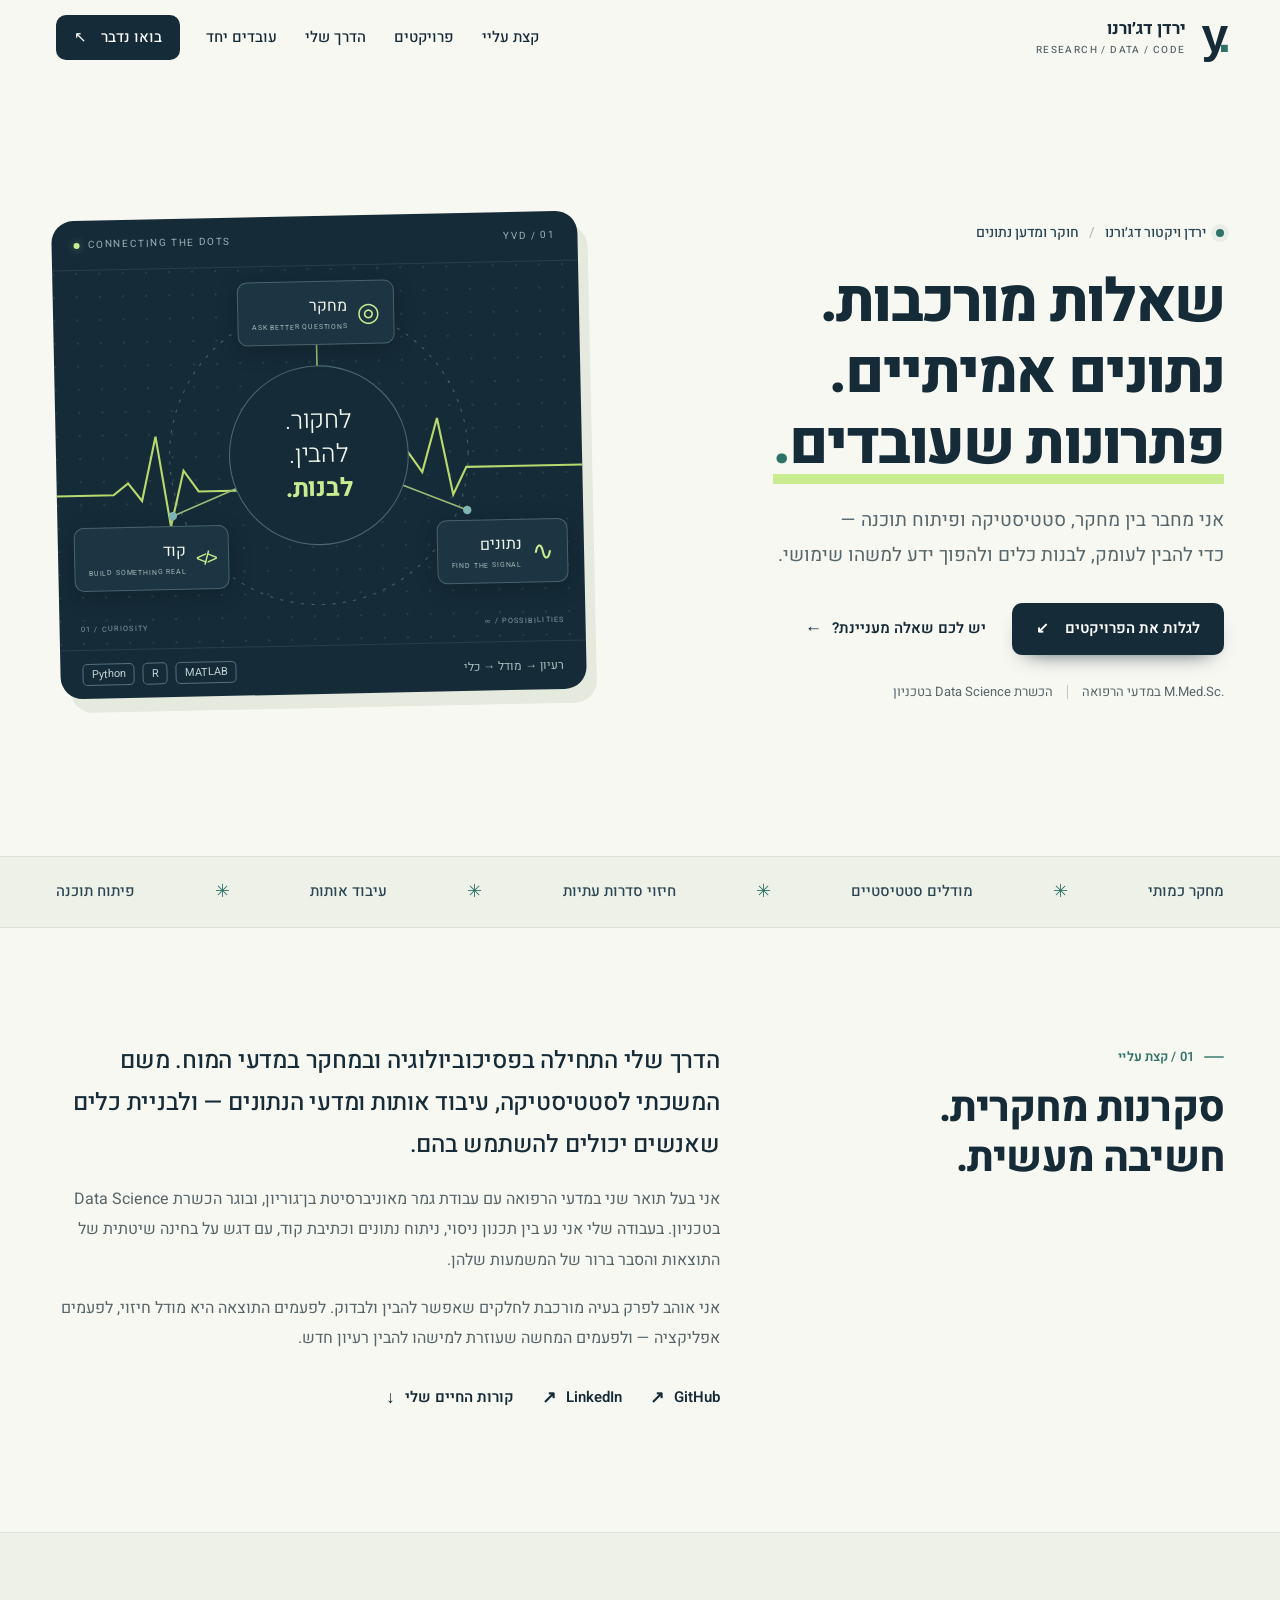
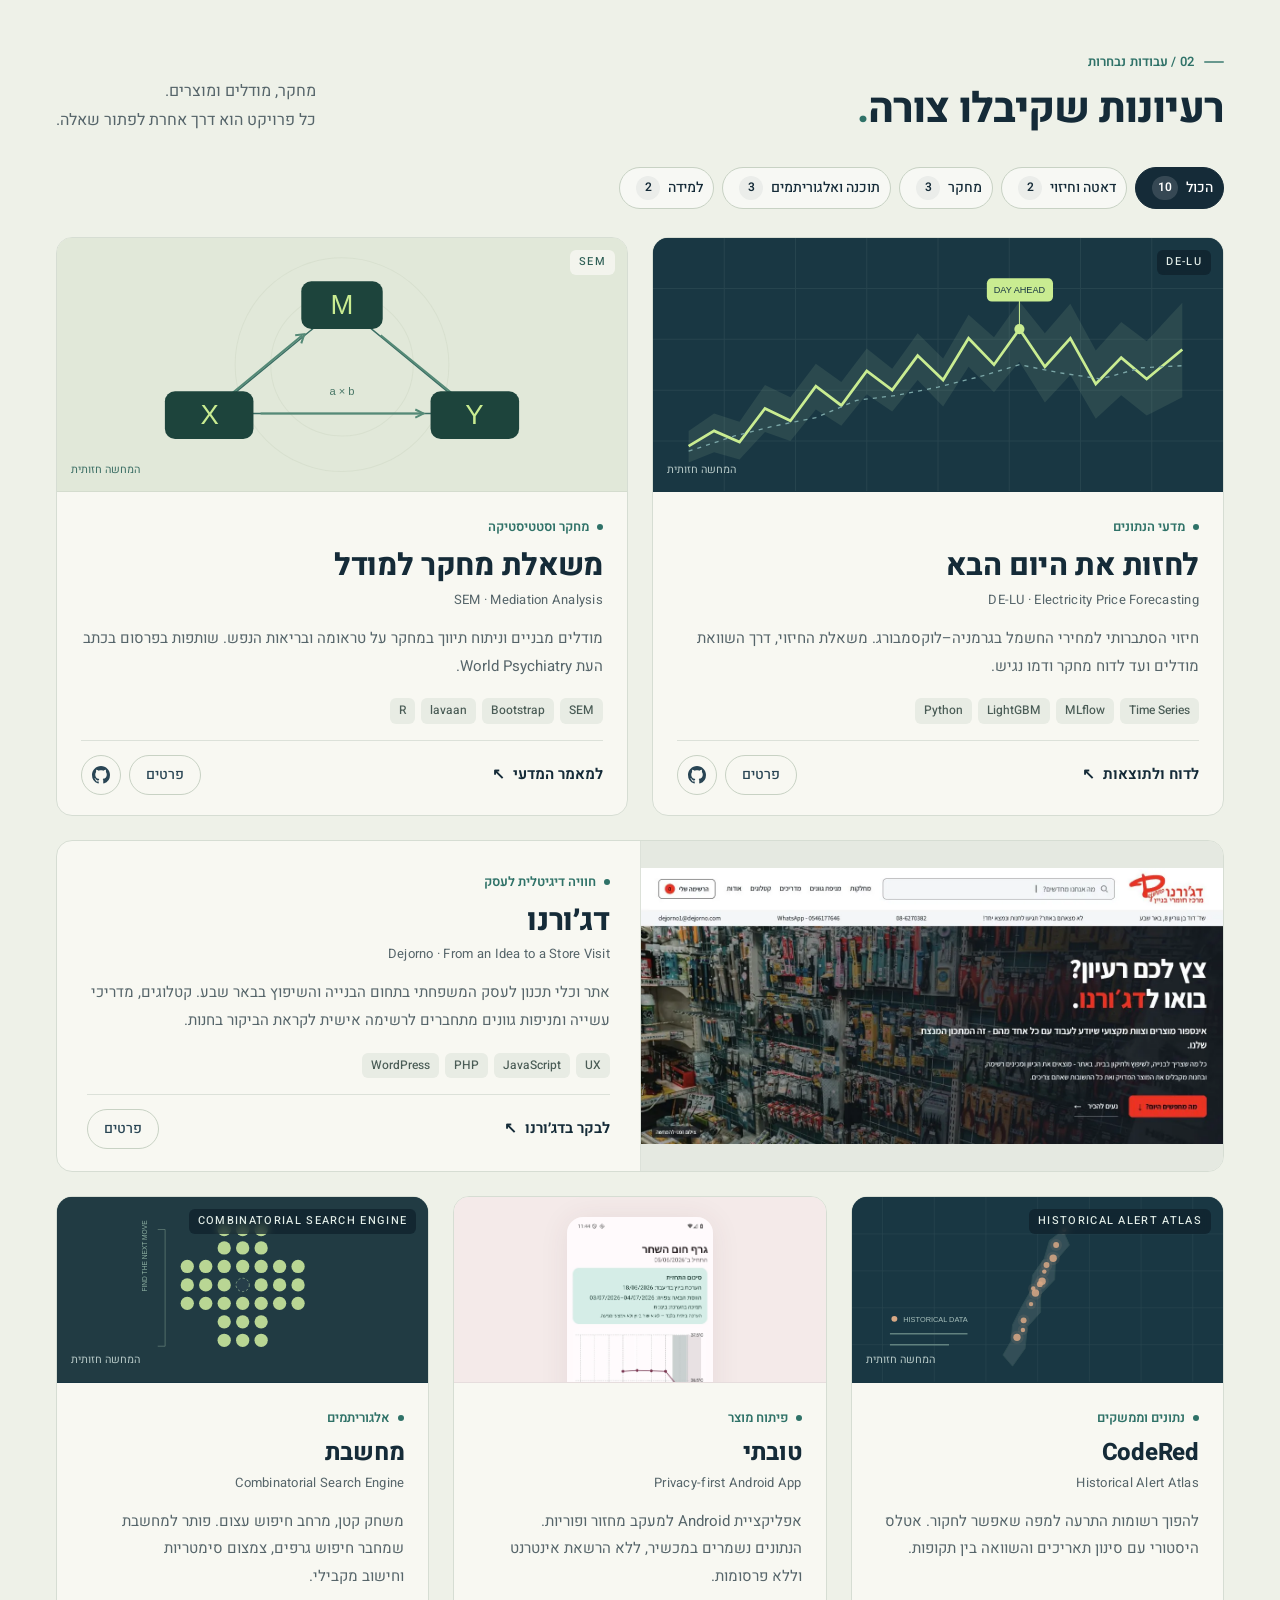
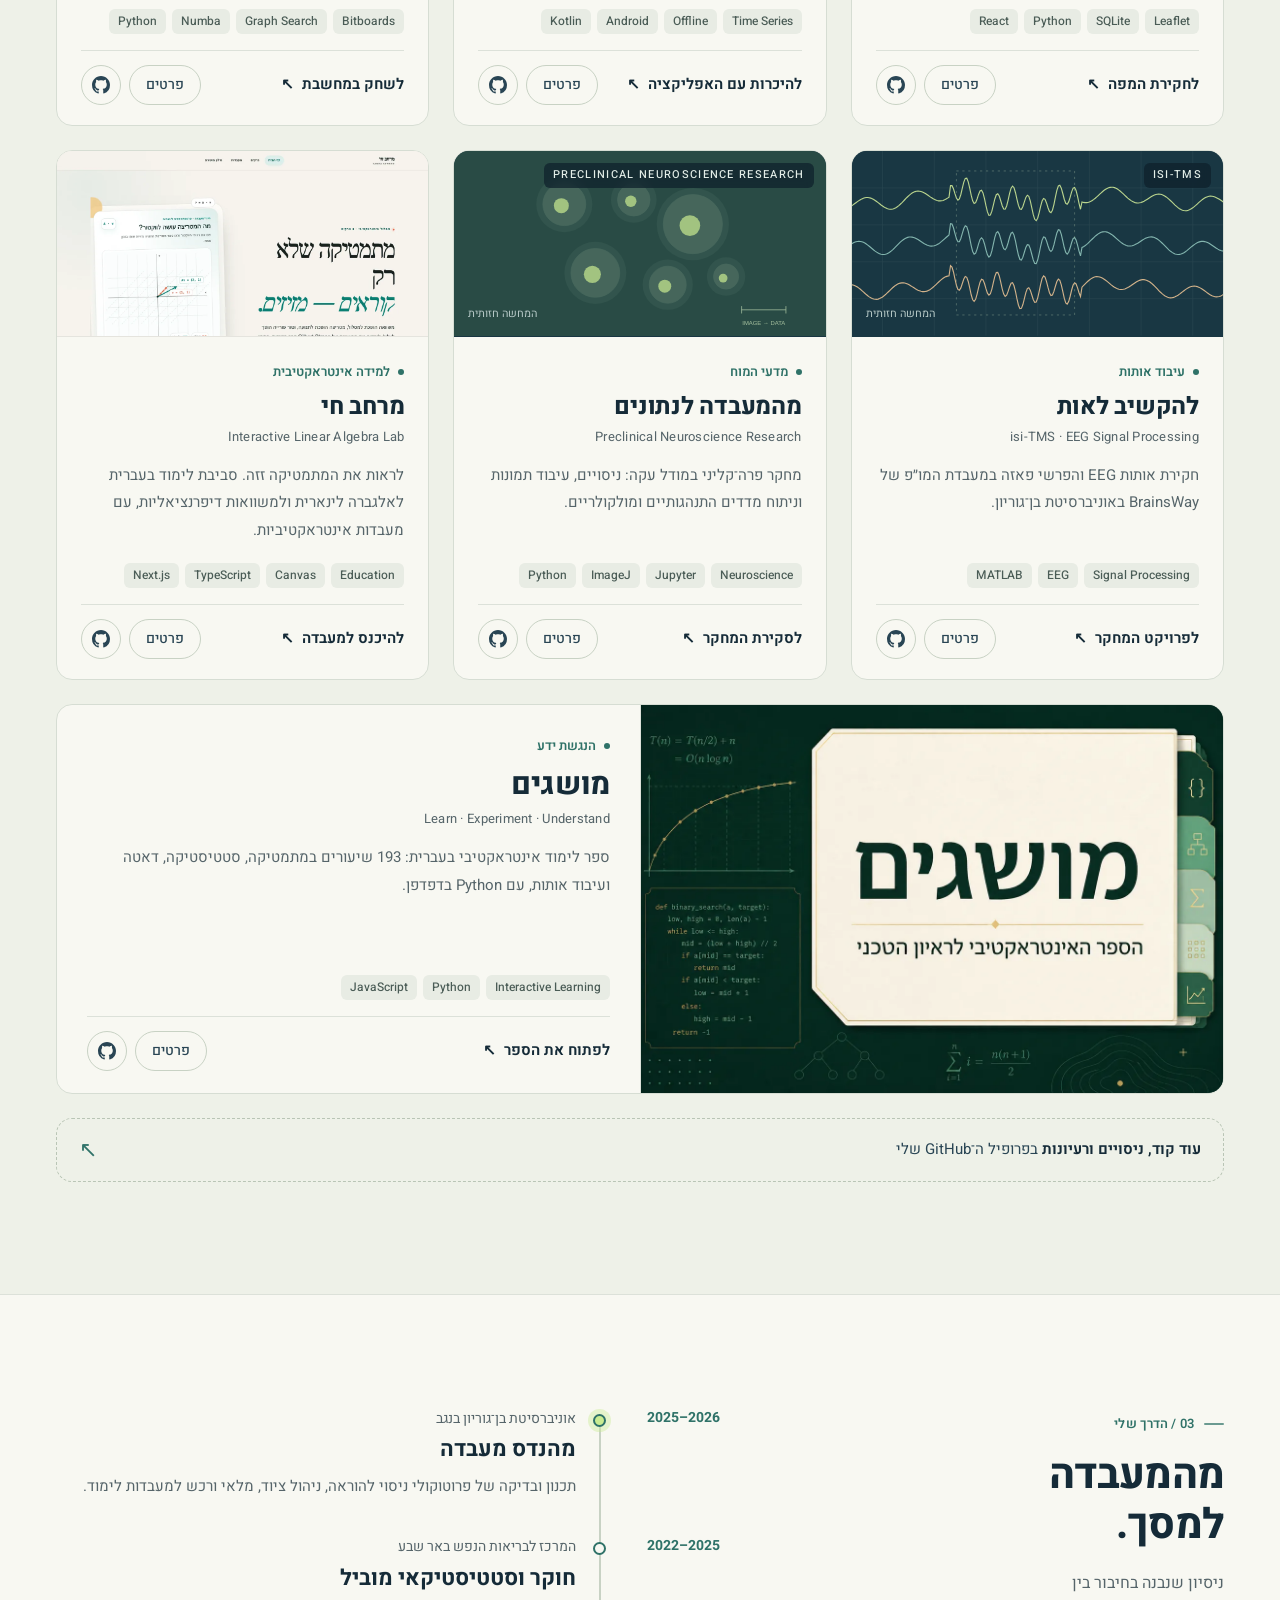
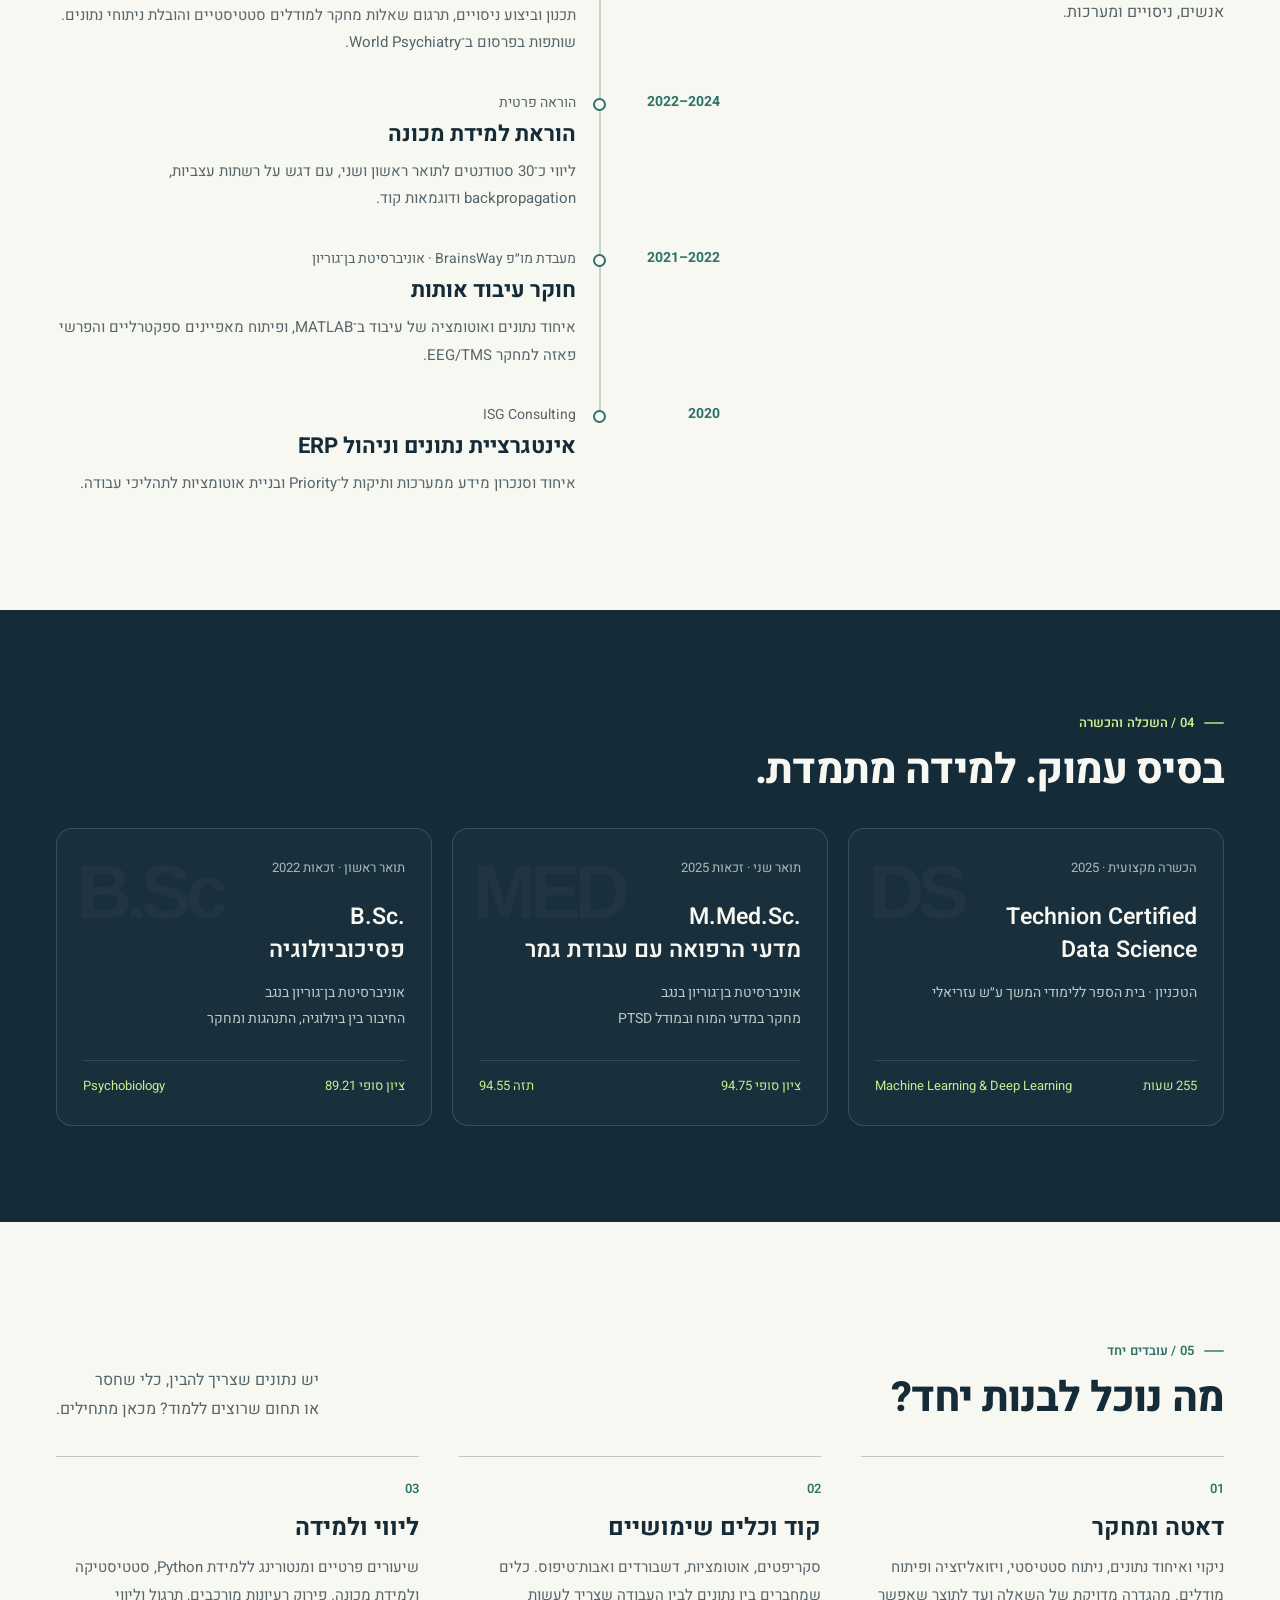
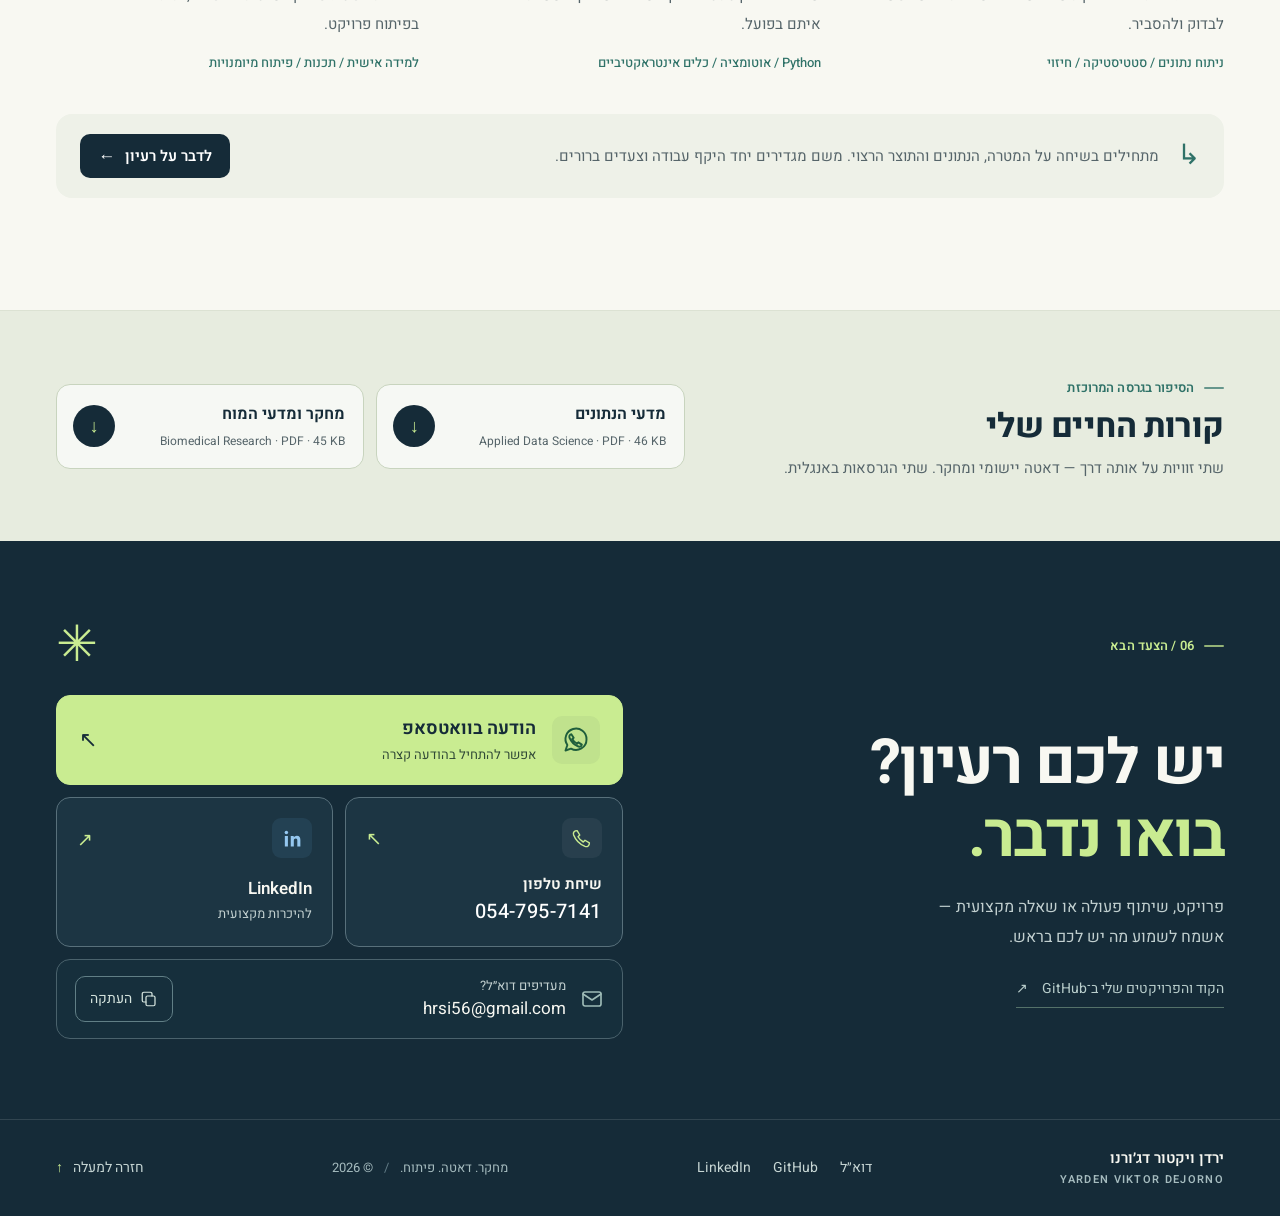
==== commit 13cd7ceb: "Improve readability, layout and interaction across the site - Rebuild the stylesheet mobile-first wi" ====
--- a/index.html
+++ b/index.html
@@ -3,7 +3,8 @@
 <head>
   <meta charset="utf-8">
   <meta name="viewport" content="width=device-width, initial-scale=1">
-  <meta name="theme-color" content="#152b38">
+  <meta name="theme-color" content="#f8f8f2">
+  <meta name="color-scheme" content="light">
   <title>ירדן ויקטור דג׳ורנו | מחקר, דאטה ופיתוח</title>
   <meta name="description" content="האתר האישי של ירדן ויקטור דג׳ורנו — חוקר ומדען נתונים. פרויקטים בחיזוי, סטטיסטיקה, מדעי המוח ופיתוח תוכנה, לצד ליווי אישי ולמידה.">
   <link rel="canonical" href="https://hrsi56.github.io/">
@@ -17,9 +18,9 @@
   <meta property="og:image:height" content="630">
   <meta name="twitter:card" content="summary_large_image">
   <link rel="icon" href="assets/favicon.svg" type="image/svg+xml">
-  <link rel="preload" href="assets/fonts/Heebo-Variable.ttf" as="font" type="font/ttf" crossorigin>
-  <link rel="stylesheet" href="styles.css?v=contact-20261028">
-  <script type="module" src="app.js"></script>
+  <link rel="preload" href="assets/fonts/Heebo-Variable.woff2" as="font" type="font/woff2" crossorigin>
+  <link rel="stylesheet" href="styles.css?v=ux-20261119">
+  <script type="module" src="app.js?v=ux-20261119"></script>
   <script type="application/ld+json">{"@context":"https://schema.org","@type":"Person","name":"ירדן ויקטור דג׳ורנו","alternateName":"Yarden Viktor Dejorno","url":"https://hrsi56.github.io/","jobTitle":"חוקר ומדען נתונים","email":"mailto:hrsi56@gmail.com","sameAs":["https://github.com/hrsi56","https://www.linkedin.com/in/yvdejorno/"],"alumniOf":[{"@type":"CollegeOrUniversity","name":"Ben-Gurion University of the Negev"}],"knowsAbout":["Statistical Modeling","Probabilistic Forecasting","Signal Processing","Python","Neuroscience"]}</script>
 </head>
 <body>
@@ -27,7 +28,7 @@
   <header class="site-header">
     <div class="container nav-wrap">
       <a class="brand" href="#home" aria-label="ירדן דג׳ורנו — לראש האתר"><span class="brand-symbol" aria-hidden="true">y<span>.</span></span><span>ירדן דג׳ורנו<span class="brand-sub">RESEARCH / DATA / CODE</span></span></a>
-      <button class="menu-toggle" aria-expanded="false" aria-controls="main-nav"><span class="menu-lines" aria-hidden="true"></span><span class="menu-label">תפריט</span></button>
+      <button class="menu-toggle" type="button" aria-expanded="false" aria-controls="main-nav"><span class="menu-lines" aria-hidden="true"></span><span class="menu-label">תפריט</span></button>
       <nav id="main-nav" aria-label="ניווט ראשי"><a href="#about">קצת עליי</a><a href="#projects">פרויקטים</a><a href="#experience">הדרך שלי</a><a href="#together">עובדים יחד</a><a class="nav-contact" href="#contact">בואו נדבר <span aria-hidden="true">↖</span></a></nav>
     </div>
   </header>
@@ -35,19 +36,19 @@
     <section class="hero container" id="home" aria-labelledby="hero-title">
       <div class="hero-copy">
         <div class="eyebrow"><span class="status-dot" aria-hidden="true"></span>ירדן ויקטור דג׳ורנו <span class="eyebrow-divider">/</span> חוקר ומדען נתונים</div>
-        <h1 id="hero-title">שאלות מורכבות.<br>נתונים אמיתיים.<br><span class="hero-accent">פתרונות שעובדים<span class="lime-dot">.</span></span></h1>
+        <h1 id="hero-title">שאלות מורכבות.<br> נתונים אמיתיים.<br> <span class="hero-accent">פתרונות שעובדים<span class="lime-dot">.</span></span></h1>
         <p class="hero-description">אני מחבר בין מחקר, סטטיסטיקה ופיתוח תוכנה —<br class="desktop-br"> כדי להבין לעומק, לבנות כלים ולהפוך ידע למשהו שימושי.</p>
         <div class="hero-actions"><a class="button button-dark" href="#projects">לגלות את הפרויקטים <span aria-hidden="true">↙</span></a><a class="text-link" href="#contact">יש לכם שאלה מעניינת? <span aria-hidden="true">←</span></a></div>
         <div class="hero-credentials"><span><bdi>M.Med.Sc.</bdi> במדעי הרפואה</span><i aria-hidden="true"></i><span>הכשרת <bdi>Data Science</bdi> בטכניון</span></div>
       </div>
-      <div class="hero-lab" aria-label="המחשה של החיבור בין מחקר, נתונים וקוד">
+      <div class="hero-lab" role="img" aria-label="המחשה: מחקר, נתונים וקוד מתחברים לרעיון אחד — לחקור, להבין, לבנות">
         <div class="lab-topline"><span class="lab-live"><span></span> CONNECTING THE DOTS</span><span>YVD / 01</span></div>
         <div class="lab-canvas">
-          <svg class="connection-svg" viewBox="0 0 500 400" fill="none" aria-hidden="true"><defs><pattern id="dot-grid" width="22" height="22" patternUnits="userSpaceOnUse"><circle cx="1" cy="1" r="1" fill="#759097" opacity=".25"/></pattern><linearGradient id="trace" x1="40" y1="160" x2="450" y2="250"><stop stop-color="#b9d96f"/><stop offset="1" stop-color="#6ec8bc"/></linearGradient></defs><rect width="500" height="400" fill="url(#dot-grid)"/><circle cx="250" cy="200" r="142" stroke="#47606b" stroke-dasharray="3 7"/><circle cx="250" cy="200" r="85" stroke="#405a64"/><path class="lab-trace" d="M0 234H54L68 223L81 240L95 179L108 265L121 212L135 232H179L196 196L212 211L227 150L243 250L258 193L272 213H318L335 199L348 218L363 167L377 240L390 214H500" stroke="url(#trace)" stroke-width="2"/><path d="M250 58V115M110 255L176 228M390 255L324 228" stroke="#9dbb77" stroke-width="1.5"/><circle class="orbit-dot" cx="250" cy="58" r="5" fill="#c8ed89"/><circle cx="110" cy="255" r="4" fill="#81b9b7"/><circle cx="390" cy="255" r="4" fill="#81b9b7"/></svg>
+          <svg class="connection-svg" viewBox="0 20 500 360" preserveAspectRatio="xMidYMid slice" fill="none" aria-hidden="true"><defs><pattern id="dot-grid" width="22" height="22" patternUnits="userSpaceOnUse"><circle cx="1" cy="1" r="1" fill="#759097" opacity=".25"/></pattern><linearGradient id="trace" x1="40" y1="160" x2="450" y2="250"><stop stop-color="#b9d96f"/><stop offset="1" stop-color="#6ec8bc"/></linearGradient></defs><rect width="500" height="400" fill="url(#dot-grid)"/><circle cx="250" cy="200" r="142" stroke="#47606b" stroke-dasharray="3 7"/><path class="lab-trace" pathLength="1000" d="M0 234H54L68 223L81 240L95 179L108 265L121 212L135 232H179L196 196L212 211L227 150L243 250L258 193L272 213H318L335 199L348 218L363 167L377 240L390 214H500" stroke="url(#trace)" stroke-width="2"/><path d="M250 58V115M110 255L176 228M390 255L324 228" stroke="#9dbb77" stroke-width="1.5"/><circle cx="250" cy="200" r="85" fill="#152b38" stroke="#4b6873"/><circle class="orbit-dot" cx="250" cy="58" r="5" fill="#c8ed89"/><circle cx="110" cy="255" r="4" fill="#81b9b7"/><circle cx="390" cy="255" r="4" fill="#81b9b7"/></svg>
           <div class="lab-node node-research"><span class="node-icon" aria-hidden="true">◎</span><span>מחקר<small>ASK BETTER QUESTIONS</small></span></div>
           <div class="lab-node node-data"><span class="node-icon" aria-hidden="true">∿</span><span>נתונים<small>FIND THE SIGNAL</small></span></div>
           <div class="lab-node node-code"><span class="node-icon code-icon" aria-hidden="true">&lt;/&gt;</span><span>קוד<small>BUILD SOMETHING REAL</small></span></div>
-          <div class="lab-core"><span>לחקור.<br>להבין.<br><b>לבנות.</b></span></div>
+          <div class="lab-core"><span>לחקור.<br> להבין.<br> <b>לבנות.</b></span></div>
           <span class="lab-axis axis-a">01 / CURIOSITY</span><span class="lab-axis axis-b">∞ / POSSIBILITIES</span>
         </div>
         <div class="lab-bottomline"><span class="lab-tag">Python</span><span class="lab-tag">R</span><span class="lab-tag">MATLAB</span><span class="lab-note">רעיון → מודל → כלי</span></div>
@@ -55,89 +56,89 @@
     </section>
     <div class="discipline-strip"><div class="container"><span>מחקר כמותי</span><span aria-hidden="true">✳</span><span>מודלים סטטיסטיים</span><span aria-hidden="true">✳</span><span>חיזוי סדרות עתיות</span><span aria-hidden="true">✳</span><span>עיבוד אותות</span><span aria-hidden="true">✳</span><span>פיתוח תוכנה</span></div></div>
     <section class="section container about" id="about" aria-labelledby="about-title">
-      <div class="section-side"><span class="section-number">01 / קצת עליי</span><h2 id="about-title">סקרנות מחקרית. <br>חשיבה מעשית.</h2></div>
+      <div class="section-side"><span class="section-number">01 / קצת עליי</span><h2 id="about-title">סקרנות מחקרית. <br> חשיבה מעשית.</h2></div>
       <div class="about-content"><p class="large-text">הדרך שלי התחילה בפסיכוביולוגיה ובמחקר במדעי המוח. משם המשכתי לסטטיסטיקה, עיבוד אותות ומדעי הנתונים — ולבניית כלים שאנשים יכולים להשתמש בהם.</p><p>אני בעל תואר שני במדעי הרפואה עם עבודת גמר מאוניברסיטת בן־גוריון, ובוגר הכשרת Data Science בטכניון. בעבודה שלי אני נע בין תכנון ניסוי, ניתוח נתונים וכתיבת קוד, עם דגש על בחינה שיטתית של התוצאות והסבר ברור של המשמעות שלהן.</p><p>אני אוהב לפרק בעיה מורכבת לחלקים שאפשר להבין ולבדוק. לפעמים התוצאה היא מודל חיזוי, לפעמים אפליקציה — ולפעמים המחשה שעוזרת למישהו להבין רעיון חדש.</p><div class="about-links"><a class="text-link" href="https://github.com/hrsi56" target="_blank" rel="noopener noreferrer">GitHub <span aria-hidden="true">↗</span></a><a class="text-link" href="https://www.linkedin.com/in/yvdejorno/" target="_blank" rel="noopener noreferrer">LinkedIn <span aria-hidden="true">↗</span></a><a class="text-link" href="#resume">קורות החיים שלי <span aria-hidden="true">↓</span></a></div></div>
     </section>
     <section class="section projects-section" id="projects" aria-labelledby="projects-title">
       <div class="container">
-        <div class="section-heading"><div><span class="section-number">02 / עבודות נבחרות</span><h2 id="projects-title">רעיונות שקיבלו צורה<span class="lime-dot">.</span></h2></div><p>מחקר, מודלים ומוצרים.<br>כל פרויקט הוא דרך אחרת לפתור שאלה.</p></div>
-        <div class="project-filters" role="group" aria-label="סינון פרויקטים לפי תחום"><button class="filter active" data-filter="all" aria-pressed="true">הכול <span data-project-count>10</span></button><button class="filter" data-filter="data" aria-pressed="false">דאטה וחיזוי</button><button class="filter" data-filter="research" aria-pressed="false">מחקר</button><button class="filter" data-filter="software" aria-pressed="false">תוכנה ואלגוריתמים</button><button class="filter" data-filter="learning" aria-pressed="false">למידה</button></div>
+        <div class="section-heading"><div><span class="section-number">02 / עבודות נבחרות</span><h2 id="projects-title">רעיונות שקיבלו צורה<span class="lime-dot">.</span></h2></div><p>מחקר, מודלים ומוצרים.<br> כל פרויקט הוא דרך אחרת לפתור שאלה.</p></div>
+        <div class="project-filters" role="group" aria-label="סינון פרויקטים לפי תחום"><button class="filter active" type="button" data-filter="all" aria-pressed="true">הכול <span class="filter-count" data-count="all">10</span></button><button class="filter" type="button" data-filter="data" aria-pressed="false">דאטה וחיזוי <span class="filter-count" data-count="data">2</span></button><button class="filter" type="button" data-filter="research" aria-pressed="false">מחקר <span class="filter-count" data-count="research">3</span></button><button class="filter" type="button" data-filter="software" aria-pressed="false">תוכנה ואלגוריתמים <span class="filter-count" data-count="software">3</span></button><button class="filter" type="button" data-filter="learning" aria-pressed="false">למידה <span class="filter-count" data-count="learning">2</span></button></div>
         <p id="filter-status" class="sr-only" role="status" aria-live="polite"></p>
         <div class="project-grid" id="project-grid">
           <!-- PROJECTS:START -->
 <article id="project-delu" class="project-card featured" data-category="data">
-  <div class="project-visual project-image-forecast"><svg viewBox="0 0 560 250" xmlns="http://www.w3.org/2000/svg" aria-hidden="true" focusable="false"><rect width="560" height="250" fill="#193743"/><path d="M0 50H560M0 100H560M0 150H560M0 200H560M70 0V250M140 0V250M210 0V250M280 0V250M350 0V250M420 0V250M490 0V250" stroke="#8da6a3" opacity=".12"/><path d="M35 190L60 173L85 181L110 145L135 157L160 124L185 142L210 109L235 129L260 94L285 119L310 76L335 98L360 63L385 94L410 65L435 111L460 83L485 102L520 64V157L485 175L460 155L435 178L410 135L385 162L360 122L335 152L310 127L285 166L260 140L235 171L210 154L185 185L160 169L135 200L110 191L85 218L60 211L35 221Z" fill="#a0c397" opacity=".13"/><path d="M35 205L60 190L85 201L110 168L135 180L160 146L185 165L210 131L235 150L260 116L285 140L310 99L335 125L360 90L385 127L410 99L435 144L460 118L485 139L520 110" fill="none" stroke="#c9ec91" stroke-width="2.7"/><path d="M35 210L80 195L120 185L160 177L200 160L240 155L280 147L320 137L360 125L400 133L440 139L480 128L520 126" stroke="#7ba6a7" stroke-width="1.3" stroke-dasharray="4 5" fill="none"/><circle cx="360" cy="90" r="5" fill="#c9ec91"/><path d="M360 90V62" stroke="#c9ec91"/><rect x="328" y="40" width="65" height="23" rx="5" fill="#c9ec91"/><text x="360" y="55" text-anchor="middle" fill="#193743" font-family="Arial" font-size="9">DAY AHEAD</text></svg><span class="visual-stamp">DE-LU</span><span class="visual-caption">המחשה חזותית</span></div>
-  <div class="project-body"><span class="project-category">מדעי הנתונים</span><h3>לחזות את היום הבא</h3><p class="project-name">DE-LU · Electricity Price Forecasting</p><p class="project-description">חיזוי הסתברותי למחירי החשמל בגרמניה–לוקסמבורג. משאלת החיזוי, דרך השוואת מודלים ועד לדוח מחקר ודמו נגיש.</p><div class="project-tags"><span>Python</span><span>LightGBM</span><span>MLflow</span><span>Time Series</span></div><div class="project-actions"><a class="project-main-link" href="https://hrsi56.github.io/delu-day-ahead-forecast/" target="_blank" rel="noopener noreferrer">לדוח ולתוצאות <span aria-hidden="true">↖</span></a><button class="project-info" data-project="delu" aria-label="עוד על לחזות את היום הבא">עוד על הפרויקט</button><a class="repo-link" href="https://github.com/hrsi56/delu-day-ahead-forecast" target="_blank" rel="noopener noreferrer" aria-label="קוד לחזות את היום הבא ב־GitHub">GitHub ↗</a></div></div>
+  <div class="project-visual project-image-forecast" data-open-project="delu"><svg viewBox="0 0 560 250" preserveAspectRatio="xMidYMid slice" xmlns="http://www.w3.org/2000/svg" aria-hidden="true" focusable="false"><rect x="-200" y="-100" width="960" height="450" fill="#193743"/><path d="M0 50H560M0 100H560M0 150H560M0 200H560M70 0V250M140 0V250M210 0V250M280 0V250M350 0V250M420 0V250M490 0V250" stroke="#8da6a3" opacity=".12"/><path d="M35 190L60 173L85 181L110 145L135 157L160 124L185 142L210 109L235 129L260 94L285 119L310 76L335 98L360 63L385 94L410 65L435 111L460 83L485 102L520 64V157L485 175L460 155L435 178L410 135L385 162L360 122L335 152L310 127L285 166L260 140L235 171L210 154L185 185L160 169L135 200L110 191L85 218L60 211L35 221Z" fill="#a0c397" opacity=".13"/><path d="M35 205L60 190L85 201L110 168L135 180L160 146L185 165L210 131L235 150L260 116L285 140L310 99L335 125L360 90L385 127L410 99L435 144L460 118L485 139L520 110" fill="none" stroke="#c9ec91" stroke-width="2.7"/><path d="M35 210L80 195L120 185L160 177L200 160L240 155L280 147L320 137L360 125L400 133L440 139L480 128L520 126" stroke="#7ba6a7" stroke-width="1.3" stroke-dasharray="4 5" fill="none"/><circle cx="360" cy="90" r="5" fill="#c9ec91"/><path d="M360 90V62" stroke="#c9ec91"/><rect x="328" y="40" width="65" height="23" rx="5" fill="#c9ec91"/><text x="360" y="55" text-anchor="middle" fill="#193743" font-family="Arial" font-size="9">DAY AHEAD</text></svg><span class="visual-stamp">DE-LU</span><span class="visual-caption">המחשה חזותית</span></div>
+  <div class="project-body"><span class="project-category">מדעי הנתונים</span><h3>לחזות את היום הבא</h3><p class="project-name" lang="en">DE-LU · Electricity Price Forecasting</p><p class="project-description">חיזוי הסתברותי למחירי החשמל בגרמניה–לוקסמבורג. משאלת החיזוי, דרך השוואת מודלים ועד לדוח מחקר ודמו נגיש.</p><div class="project-tags" lang="en"><span>Python</span><span>LightGBM</span><span>MLflow</span><span>Time Series</span></div><div class="project-actions"><a class="project-main-link" href="https://hrsi56.github.io/delu-day-ahead-forecast/" target="_blank" rel="noopener noreferrer">לדוח ולתוצאות <span aria-hidden="true">↖</span></a><button class="project-info" type="button" data-project="delu" aria-haspopup="dialog" aria-label="פרטים נוספים על לחזות את היום הבא">פרטים</button><a class="repo-link" href="https://github.com/hrsi56/delu-day-ahead-forecast" target="_blank" rel="noopener noreferrer" aria-label="הקוד של לחזות את היום הבא ב־GitHub" title="הקוד ב־GitHub"><svg viewBox="0 0 16 16" aria-hidden="true" focusable="false"><path fill="currentColor" d="M8 0c4.42 0 8 3.58 8 8a8.013 8.013 0 0 1-5.45 7.59c-.4.08-.55-.17-.55-.38 0-.27.01-1.13.01-2.2 0-.75-.25-1.23-.54-1.48 1.78-.2 3.65-.88 3.65-3.95 0-.88-.31-1.59-.82-2.15.08-.2.36-1.02-.08-2.12 0 0-.67-.22-2.2.82-.64-.18-1.32-.27-2-.27-.68 0-1.36.09-2 .27-1.53-1.03-2.2-.82-2.2-.82-.44 1.1-.16 1.92-.08 2.12-.51.56-.82 1.28-.82 2.15 0 3.06 1.86 3.75 3.64 3.95-.23.2-.44.55-.51 1.07-.46.21-1.61.55-2.33-.66-.15-.24-.6-.83-1.23-.82-.67.01-.27.38.01.53.34.19.73.9.82 1.13.16.45.68 1.31 2.69.94 0 .67.01 1.3.01 1.49 0 .21-.15.45-.55.38A7.995 7.995 0 0 1 0 8c0-4.42 3.58-8 8-8Z"/></svg></a></div></div>
 </article>
 <article id="project-sem" class="project-card featured" data-category="research">
-  <div class="project-visual project-image-mediation"><svg viewBox="0 0 560 250" xmlns="http://www.w3.org/2000/svg" aria-hidden="true" focusable="false"><rect width="560" height="250" fill="#e1e8d9"/><circle cx="280" cy="125" r="105" stroke="#a2b194" opacity=".15" fill="none"/><circle cx="280" cy="125" r="70" stroke="#a2b194" opacity=".15" fill="none"/><path d="M150 173L280 66L410 173M150 173H410" stroke="#3b6e64" stroke-width="1.5" fill="none"/><path d="M172 153L241 96M318 96L388 153M200 173H360" stroke="#558a77" stroke-width="2"/><path d="M234 96L243 95L240 104M384 151L390 155L381 155M352 169L360 173L352 177" stroke="#558a77" fill="none" stroke-width="2"/><rect x="240" y="43" width="80" height="47" rx="10" fill="#1d443c"/><rect x="106" y="151" width="87" height="47" rx="10" fill="#1d443c"/><rect x="367" y="151" width="87" height="47" rx="10" fill="#1d443c"/><text x="280" y="75" text-anchor="middle" fill="#c9ec91" font-family="Arial" font-size="27">M</text><text x="150" y="183" text-anchor="middle" fill="#c9ec91" font-family="Arial" font-size="27">X</text><text x="410" y="183" text-anchor="middle" fill="#c9ec91" font-family="Arial" font-size="27">Y</text><text x="280" y="155" text-anchor="middle" fill="#497767" font-family="Arial" font-size="11">a × b</text></svg><span class="visual-stamp">SEM</span><span class="visual-caption">המחשה חזותית</span></div>
-  <div class="project-body"><span class="project-category">מחקר וסטטיסטיקה</span><h3>משאלת מחקר למודל</h3><p class="project-name">SEM · Mediation Analysis</p><p class="project-description">מודלים מבניים וניתוח תיווך במחקר על טראומה ובריאות הנפש. שותפות בפרסום בכתב העת World Psychiatry.</p><div class="project-tags"><span>R</span><span>lavaan</span><span>Bootstrap</span><span>SEM</span></div><div class="project-actions"><a class="project-main-link" href="https://doi.org/10.1002/wps.21254" target="_blank" rel="noopener noreferrer">למאמר המדעי <span aria-hidden="true">↖</span></a><button class="project-info" data-project="sem" aria-label="עוד על משאלת מחקר למודל">עוד על הפרויקט</button><a class="repo-link" href="https://github.com/hrsi56/SEM-Mediation-Analysis" target="_blank" rel="noopener noreferrer" aria-label="קוד משאלת מחקר למודל ב־GitHub">GitHub ↗</a></div></div>
+  <div class="project-visual project-image-mediation" data-open-project="sem"><svg viewBox="0 0 560 250" preserveAspectRatio="xMidYMid slice" xmlns="http://www.w3.org/2000/svg" aria-hidden="true" focusable="false"><rect x="-200" y="-100" width="960" height="450" fill="#e1e8d9"/><circle cx="280" cy="125" r="105" stroke="#a2b194" opacity=".15" fill="none"/><circle cx="280" cy="125" r="70" stroke="#a2b194" opacity=".15" fill="none"/><path d="M150 173L280 66L410 173M150 173H410" stroke="#3b6e64" stroke-width="1.5" fill="none"/><path d="M172 153L241 96M318 96L388 153M200 173H360" stroke="#558a77" stroke-width="2"/><path d="M234 96L243 95L240 104M384 151L390 155L381 155M352 169L360 173L352 177" stroke="#558a77" fill="none" stroke-width="2"/><rect x="240" y="43" width="80" height="47" rx="10" fill="#1d443c"/><rect x="106" y="151" width="87" height="47" rx="10" fill="#1d443c"/><rect x="367" y="151" width="87" height="47" rx="10" fill="#1d443c"/><text x="280" y="75" text-anchor="middle" fill="#c9ec91" font-family="Arial" font-size="27">M</text><text x="150" y="183" text-anchor="middle" fill="#c9ec91" font-family="Arial" font-size="27">X</text><text x="410" y="183" text-anchor="middle" fill="#c9ec91" font-family="Arial" font-size="27">Y</text><text x="280" y="155" text-anchor="middle" fill="#497767" font-family="Arial" font-size="11">a × b</text></svg><span class="visual-stamp">SEM</span><span class="visual-caption">המחשה חזותית</span></div>
+  <div class="project-body"><span class="project-category">מחקר וסטטיסטיקה</span><h3>משאלת מחקר למודל</h3><p class="project-name" lang="en">SEM · Mediation Analysis</p><p class="project-description">מודלים מבניים וניתוח תיווך במחקר על טראומה ובריאות הנפש. שותפות בפרסום בכתב העת World Psychiatry.</p><div class="project-tags" lang="en"><span>R</span><span>lavaan</span><span>Bootstrap</span><span>SEM</span></div><div class="project-actions"><a class="project-main-link" href="https://doi.org/10.1002/wps.21254" target="_blank" rel="noopener noreferrer">למאמר המדעי <span aria-hidden="true">↖</span></a><button class="project-info" type="button" data-project="sem" aria-haspopup="dialog" aria-label="פרטים נוספים על משאלת מחקר למודל">פרטים</button><a class="repo-link" href="https://github.com/hrsi56/SEM-Mediation-Analysis" target="_blank" rel="noopener noreferrer" aria-label="הקוד של משאלת מחקר למודל ב־GitHub" title="הקוד ב־GitHub"><svg viewBox="0 0 16 16" aria-hidden="true" focusable="false"><path fill="currentColor" d="M8 0c4.42 0 8 3.58 8 8a8.013 8.013 0 0 1-5.45 7.59c-.4.08-.55-.17-.55-.38 0-.27.01-1.13.01-2.2 0-.75-.25-1.23-.54-1.48 1.78-.2 3.65-.88 3.65-3.95 0-.88-.31-1.59-.82-2.15.08-.2.36-1.02-.08-2.12 0 0-.67-.22-2.2.82-.64-.18-1.32-.27-2-.27-.68 0-1.36.09-2 .27-1.53-1.03-2.2-.82-2.2-.82-.44 1.1-.16 1.92-.08 2.12-.51.56-.82 1.28-.82 2.15 0 3.06 1.86 3.75 3.64 3.95-.23.2-.44.55-.51 1.07-.46.21-1.61.55-2.33-.66-.15-.24-.6-.83-1.23-.82-.67.01-.27.38.01.53.34.19.73.9.82 1.13.16.45.68 1.31 2.69.94 0 .67.01 1.3.01 1.49 0 .21-.15.45-.55.38A7.995 7.995 0 0 1 0 8c0-4.42 3.58-8 8-8Z"/></svg></a></div></div>
 </article>
 <article id="project-dejorno" class="project-card wide" data-category="software">
-  <div class="project-visual project-image-dejorno"><img src="assets/dejorno-home.jpg" alt="דף הבית של אתר דג׳ורנו, עם לוגו המותג וכותרת הפתיחה" loading="lazy" width="1280" height="608"></div>
-  <div class="project-body"><span class="project-category">חוויה דיגיטלית לעסק</span><h3>דג׳ורנו</h3><p class="project-name">Dejorno · From an Idea to a Store Visit</p><p class="project-description">אתר וכלי תכנון לעסק המשפחתי בתחום הבנייה והשיפוץ בבאר שבע. קטלוגים, מדריכי עשייה ומניפות גוונים מתחברים לרשימה אישית לקראת הביקור בחנות.</p><div class="project-tags"><span>WordPress</span><span>PHP</span><span>JavaScript</span><span>UX</span></div><div class="project-actions"><a class="project-main-link" href="https://dejorno.com/" target="_blank" rel="noopener noreferrer">לבקר בדג׳ורנו <span aria-hidden="true">↖</span></a><button class="project-info" data-project="dejorno" aria-label="עוד על דג׳ורנו">עוד על הפרויקט</button></div></div>
+  <div class="project-visual project-image-dejorno" data-open-project="dejorno"><img src="assets/dejorno-home.webp" alt="דף הבית של אתר דג׳ורנו, עם לוגו המותג וכותרת הפתיחה" loading="lazy" decoding="async" width="1280" height="608"></div>
+  <div class="project-body"><span class="project-category">חוויה דיגיטלית לעסק</span><h3>דג׳ורנו</h3><p class="project-name" lang="en">Dejorno · From an Idea to a Store Visit</p><p class="project-description">אתר וכלי תכנון לעסק המשפחתי בתחום הבנייה והשיפוץ בבאר שבע. קטלוגים, מדריכי עשייה ומניפות גוונים מתחברים לרשימה אישית לקראת הביקור בחנות.</p><div class="project-tags" lang="en"><span>WordPress</span><span>PHP</span><span>JavaScript</span><span>UX</span></div><div class="project-actions"><a class="project-main-link" href="https://dejorno.com/" target="_blank" rel="noopener noreferrer">לבקר בדג׳ורנו <span aria-hidden="true">↖</span></a><button class="project-info" type="button" data-project="dejorno" aria-haspopup="dialog" aria-label="פרטים נוספים על דג׳ורנו">פרטים</button></div></div>
 </article>
 <article id="project-codered" class="project-card" data-category="data">
-  <div class="project-visual project-image-map"><svg viewBox="0 0 560 250" xmlns="http://www.w3.org/2000/svg" aria-hidden="true" focusable="false"><rect width="560" height="250" fill="#193743"/><path d="M0 50H560M0 100H560M0 150H560M0 200H560M70 0V250M140 0V250M210 0V250M280 0V250M350 0V250M420 0V250M490 0V250" stroke="#8da6a3" opacity=".12"/><path d="M320 23L333 32L315 47L323 65L304 87L303 112L284 132L284 156L266 176L263 205L246 229L233 214L244 195L246 173L258 149L271 126L273 106L289 83L296 59L309 49Z" fill="#c9d7c6" opacity=".15" stroke="#9bb9a0" stroke-width="1.3"/><circle cx="316" cy="44" r="3" fill="#d7a885" opacity=".85"/><circle cx="316" cy="44" r="7" fill="#d7a885" opacity=".09"/><circle cx="305" cy="65" r="4" fill="#d7a885" opacity=".85"/><circle cx="305" cy="65" r="8" fill="#d7a885" opacity=".09"/><circle cx="301" cy="83" r="5" fill="#d7a885" opacity=".85"/><circle cx="301" cy="83" r="9" fill="#d7a885" opacity=".09"/><circle cx="289" cy="101" r="3" fill="#d7a885" opacity=".85"/><circle cx="289" cy="101" r="7" fill="#d7a885" opacity=".09"/><circle cx="283" cy="118" r="4" fill="#d7a885" opacity=".85"/><circle cx="283" cy="118" r="8" fill="#d7a885" opacity=".09"/><circle cx="277" cy="130" r="5" fill="#d7a885" opacity=".85"/><circle cx="277" cy="130" r="9" fill="#d7a885" opacity=".09"/><circle cx="271" cy="145" r="3" fill="#d7a885" opacity=".85"/><circle cx="271" cy="145" r="7" fill="#d7a885" opacity=".09"/><circle cx="261" cy="167" r="4" fill="#d7a885" opacity=".85"/><circle cx="261" cy="167" r="8" fill="#d7a885" opacity=".09"/><circle cx="252" cy="190" r="5" fill="#d7a885" opacity=".85"/><circle cx="252" cy="190" r="9" fill="#d7a885" opacity=".09"/><circle cx="260" cy="180" r="3" fill="#d7a885" opacity=".85"/><circle cx="260" cy="180" r="7" fill="#d7a885" opacity=".09"/><circle cx="292" cy="92" r="4" fill="#d7a885" opacity=".85"/><circle cx="292" cy="92" r="8" fill="#d7a885" opacity=".09"/><circle cx="286" cy="114" r="5" fill="#d7a885" opacity=".85"/><circle cx="286" cy="114" r="9" fill="#d7a885" opacity=".09"/><circle cx="274" cy="124" r="3" fill="#d7a885" opacity=".85"/><circle cx="274" cy="124" r="7" fill="#d7a885" opacity=".09"/><path d="M80 185H185M80 200H160" stroke="#61817f" stroke-width="2"/><circle cx="86" cy="165" r="4" fill="#d7a885"/><text x="98" y="169" fill="#a7bfbb" font-size="10" font-family="Arial">HISTORICAL DATA</text></svg><span class="visual-stamp">HISTORICAL ALERT ATLAS</span><span class="visual-caption">המחשה חזותית</span></div>
-  <div class="project-body"><span class="project-category">נתונים וממשקים</span><h3>CodeRed</h3><p class="project-name">Historical Alert Atlas</p><p class="project-description">להפוך רשומות התרעה למפה שאפשר לחקור. אטלס היסטורי עם סינון תאריכים והשוואה בין תקופות.</p><div class="project-tags"><span>React</span><span>Python</span><span>SQLite</span><span>Leaflet</span></div><div class="project-actions"><a class="project-main-link" href="https://hrsi56.github.io/CodeRed/" target="_blank" rel="noopener noreferrer">לחקירת המפה <span aria-hidden="true">↖</span></a><button class="project-info" data-project="codered" aria-label="עוד על CodeRed">עוד על הפרויקט</button><a class="repo-link" href="https://github.com/hrsi56/CodeRed" target="_blank" rel="noopener noreferrer" aria-label="קוד CodeRed ב־GitHub">GitHub ↗</a></div></div>
+  <div class="project-visual project-image-map" data-open-project="codered"><svg viewBox="0 0 560 250" preserveAspectRatio="xMidYMid slice" xmlns="http://www.w3.org/2000/svg" aria-hidden="true" focusable="false"><rect x="-200" y="-100" width="960" height="450" fill="#193743"/><path d="M0 50H560M0 100H560M0 150H560M0 200H560M70 0V250M140 0V250M210 0V250M280 0V250M350 0V250M420 0V250M490 0V250" stroke="#8da6a3" opacity=".12"/><path d="M320 23L333 32L315 47L323 65L304 87L303 112L284 132L284 156L266 176L263 205L246 229L233 214L244 195L246 173L258 149L271 126L273 106L289 83L296 59L309 49Z" fill="#c9d7c6" opacity=".15" stroke="#9bb9a0" stroke-width="1.3"/><circle cx="316" cy="44" r="3" fill="#d7a885" opacity=".85"/><circle cx="316" cy="44" r="7" fill="#d7a885" opacity=".09"/><circle cx="305" cy="65" r="4" fill="#d7a885" opacity=".85"/><circle cx="305" cy="65" r="8" fill="#d7a885" opacity=".09"/><circle cx="301" cy="83" r="5" fill="#d7a885" opacity=".85"/><circle cx="301" cy="83" r="9" fill="#d7a885" opacity=".09"/><circle cx="289" cy="101" r="3" fill="#d7a885" opacity=".85"/><circle cx="289" cy="101" r="7" fill="#d7a885" opacity=".09"/><circle cx="283" cy="118" r="4" fill="#d7a885" opacity=".85"/><circle cx="283" cy="118" r="8" fill="#d7a885" opacity=".09"/><circle cx="277" cy="130" r="5" fill="#d7a885" opacity=".85"/><circle cx="277" cy="130" r="9" fill="#d7a885" opacity=".09"/><circle cx="271" cy="145" r="3" fill="#d7a885" opacity=".85"/><circle cx="271" cy="145" r="7" fill="#d7a885" opacity=".09"/><circle cx="261" cy="167" r="4" fill="#d7a885" opacity=".85"/><circle cx="261" cy="167" r="8" fill="#d7a885" opacity=".09"/><circle cx="252" cy="190" r="5" fill="#d7a885" opacity=".85"/><circle cx="252" cy="190" r="9" fill="#d7a885" opacity=".09"/><circle cx="260" cy="180" r="3" fill="#d7a885" opacity=".85"/><circle cx="260" cy="180" r="7" fill="#d7a885" opacity=".09"/><circle cx="292" cy="92" r="4" fill="#d7a885" opacity=".85"/><circle cx="292" cy="92" r="8" fill="#d7a885" opacity=".09"/><circle cx="286" cy="114" r="5" fill="#d7a885" opacity=".85"/><circle cx="286" cy="114" r="9" fill="#d7a885" opacity=".09"/><circle cx="274" cy="124" r="3" fill="#d7a885" opacity=".85"/><circle cx="274" cy="124" r="7" fill="#d7a885" opacity=".09"/><path d="M80 185H185M80 200H160" stroke="#61817f" stroke-width="2"/><circle cx="86" cy="165" r="4" fill="#d7a885"/><text x="98" y="169" fill="#a7bfbb" font-size="10" font-family="Arial">HISTORICAL DATA</text></svg><span class="visual-stamp">HISTORICAL ALERT ATLAS</span><span class="visual-caption">המחשה חזותית</span></div>
+  <div class="project-body"><span class="project-category">נתונים וממשקים</span><h3>CodeRed</h3><p class="project-name" lang="en">Historical Alert Atlas</p><p class="project-description">להפוך רשומות התרעה למפה שאפשר לחקור. אטלס היסטורי עם סינון תאריכים והשוואה בין תקופות.</p><div class="project-tags" lang="en"><span>React</span><span>Python</span><span>SQLite</span><span>Leaflet</span></div><div class="project-actions"><a class="project-main-link" href="https://hrsi56.github.io/CodeRed/" target="_blank" rel="noopener noreferrer">לחקירת המפה <span aria-hidden="true">↖</span></a><button class="project-info" type="button" data-project="codered" aria-haspopup="dialog" aria-label="פרטים נוספים על CodeRed">פרטים</button><a class="repo-link" href="https://github.com/hrsi56/CodeRed" target="_blank" rel="noopener noreferrer" aria-label="הקוד של CodeRed ב־GitHub" title="הקוד ב־GitHub"><svg viewBox="0 0 16 16" aria-hidden="true" focusable="false"><path fill="currentColor" d="M8 0c4.42 0 8 3.58 8 8a8.013 8.013 0 0 1-5.45 7.59c-.4.08-.55-.17-.55-.38 0-.27.01-1.13.01-2.2 0-.75-.25-1.23-.54-1.48 1.78-.2 3.65-.88 3.65-3.95 0-.88-.31-1.59-.82-2.15.08-.2.36-1.02-.08-2.12 0 0-.67-.22-2.2.82-.64-.18-1.32-.27-2-.27-.68 0-1.36.09-2 .27-1.53-1.03-2.2-.82-2.2-.82-.44 1.1-.16 1.92-.08 2.12-.51.56-.82 1.28-.82 2.15 0 3.06 1.86 3.75 3.64 3.95-.23.2-.44.55-.51 1.07-.46.21-1.61.55-2.33-.66-.15-.24-.6-.83-1.23-.82-.67.01-.27.38.01.53.34.19.73.9.82 1.13.16.45.68 1.31 2.69.94 0 .67.01 1.3.01 1.49 0 .21-.15.45-.55.38A7.995 7.995 0 0 1 0 8c0-4.42 3.58-8 8-8Z"/></svg></a></div></div>
 </article>
 <article id="project-tovati" class="project-card" data-category="software">
-  <div class="project-visual project-image-tovati"><img src="assets/tovati-preview.png" alt="צילום מסך של גרף המעקב באפליקציית טובתי" loading="lazy" width="630" height="1400"></div>
-  <div class="project-body"><span class="project-category">פיתוח מוצר</span><h3>טובתי</h3><p class="project-name">Privacy-first Android App</p><p class="project-description">אפליקציית Android למעקב מחזור ופוריות. הנתונים נשמרים במכשיר, ללא הרשאת אינטרנט וללא פרסומות.</p><div class="project-tags"><span>Kotlin</span><span>Android</span><span>Offline</span><span>Time Series</span></div><div class="project-actions"><a class="project-main-link" href="https://hrsi56.github.io/Tovati/" target="_blank" rel="noopener noreferrer">להיכרות עם האפליקציה <span aria-hidden="true">↖</span></a><button class="project-info" data-project="tovati" aria-label="עוד על טובתי">עוד על הפרויקט</button><a class="repo-link" href="https://github.com/hrsi56/Tovati" target="_blank" rel="noopener noreferrer" aria-label="קוד טובתי ב־GitHub">GitHub ↗</a></div></div>
+  <div class="project-visual project-image-tovati" data-open-project="tovati"><img src="assets/tovati-preview.webp" alt="צילום מסך של גרף המעקב באפליקציית טובתי" loading="lazy" decoding="async" width="630" height="1400"></div>
+  <div class="project-body"><span class="project-category">פיתוח מוצר</span><h3>טובתי</h3><p class="project-name" lang="en">Privacy-first Android App</p><p class="project-description">אפליקציית Android למעקב מחזור ופוריות. הנתונים נשמרים במכשיר, ללא הרשאת אינטרנט וללא פרסומות.</p><div class="project-tags" lang="en"><span>Kotlin</span><span>Android</span><span>Offline</span><span>Time Series</span></div><div class="project-actions"><a class="project-main-link" href="https://hrsi56.github.io/Tovati/" target="_blank" rel="noopener noreferrer">להיכרות עם האפליקציה <span aria-hidden="true">↖</span></a><button class="project-info" type="button" data-project="tovati" aria-haspopup="dialog" aria-label="פרטים נוספים על טובתי">פרטים</button><a class="repo-link" href="https://github.com/hrsi56/Tovati" target="_blank" rel="noopener noreferrer" aria-label="הקוד של טובתי ב־GitHub" title="הקוד ב־GitHub"><svg viewBox="0 0 16 16" aria-hidden="true" focusable="false"><path fill="currentColor" d="M8 0c4.42 0 8 3.58 8 8a8.013 8.013 0 0 1-5.45 7.59c-.4.08-.55-.17-.55-.38 0-.27.01-1.13.01-2.2 0-.75-.25-1.23-.54-1.48 1.78-.2 3.65-.88 3.65-3.95 0-.88-.31-1.59-.82-2.15.08-.2.36-1.02-.08-2.12 0 0-.67-.22-2.2.82-.64-.18-1.32-.27-2-.27-.68 0-1.36.09-2 .27-1.53-1.03-2.2-.82-2.2-.82-.44 1.1-.16 1.92-.08 2.12-.51.56-.82 1.28-.82 2.15 0 3.06 1.86 3.75 3.64 3.95-.23.2-.44.55-.51 1.07-.46.21-1.61.55-2.33-.66-.15-.24-.6-.83-1.23-.82-.67.01-.27.38.01.53.34.19.73.9.82 1.13.16.45.68 1.31 2.69.94 0 .67.01 1.3.01 1.49 0 .21-.15.45-.55.38A7.995 7.995 0 0 1 0 8c0-4.42 3.58-8 8-8Z"/></svg></a></div></div>
 </article>
 <article id="project-machshevet" class="project-card" data-category="software">
-  <div class="project-visual project-image-peg"><svg viewBox="0 0 560 250" xmlns="http://www.w3.org/2000/svg" aria-hidden="true" focusable="false"><rect width="560" height="250" fill="#213b43"/><circle cx="255" cy="44" r="9" fill="#b9d694" /><circle cx="280" cy="44" r="9" fill="#b9d694" /><circle cx="305" cy="44" r="9" fill="#b9d694" /><circle cx="255" cy="69" r="9" fill="#b9d694" /><circle cx="280" cy="69" r="9" fill="#b9d694" /><circle cx="305" cy="69" r="9" fill="#b9d694" /><circle cx="205" cy="94" r="9" fill="#b9d694" /><circle cx="230" cy="94" r="9" fill="#b9d694" /><circle cx="255" cy="94" r="9" fill="#b9d694" /><circle cx="280" cy="94" r="9" fill="#b9d694" /><circle cx="305" cy="94" r="9" fill="#b9d694" /><circle cx="330" cy="94" r="9" fill="#b9d694" /><circle cx="355" cy="94" r="9" fill="#b9d694" /><circle cx="205" cy="119" r="9" fill="#b9d694" /><circle cx="230" cy="119" r="9" fill="#b9d694" /><circle cx="255" cy="119" r="9" fill="#b9d694" /><circle cx="280" cy="119" r="9" fill="#263e49" stroke="#94b391" stroke-dasharray="3 3"/><circle cx="305" cy="119" r="9" fill="#b9d694" /><circle cx="330" cy="119" r="9" fill="#b9d694" /><circle cx="355" cy="119" r="9" fill="#b9d694" /><circle cx="205" cy="144" r="9" fill="#b9d694" /><circle cx="230" cy="144" r="9" fill="#b9d694" /><circle cx="255" cy="144" r="9" fill="#b9d694" /><circle cx="280" cy="144" r="9" fill="#b9d694" /><circle cx="305" cy="144" r="9" fill="#b9d694" /><circle cx="330" cy="144" r="9" fill="#b9d694" /><circle cx="355" cy="144" r="9" fill="#b9d694" /><circle cx="255" cy="169" r="9" fill="#b9d694" /><circle cx="280" cy="169" r="9" fill="#b9d694" /><circle cx="305" cy="169" r="9" fill="#b9d694" /><circle cx="255" cy="194" r="9" fill="#b9d694" /><circle cx="280" cy="194" r="9" fill="#b9d694" /><circle cx="305" cy="194" r="9" fill="#b9d694" /><path d="M175 44V202M165 44H175M165 202H175" stroke="#648078" fill="none"/><text x="150" y="128" fill="#8dafa1" font-size="9" font-family="Arial" transform="rotate(-90 150 128)">FIND THE NEXT MOVE</text></svg><span class="visual-stamp">COMBINATORIAL SEARCH ENGINE</span><span class="visual-caption">המחשה חזותית</span></div>
-  <div class="project-body"><span class="project-category">אלגוריתמים</span><h3>מחשבת</h3><p class="project-name">Combinatorial Search Engine</p><p class="project-description">משחק קטן, מרחב חיפוש עצום. פותר למחשבת שמחבר חיפוש גרפים, צמצום סימטריות וחישוב מקבילי.</p><div class="project-tags"><span>Python</span><span>Numba</span><span>Graph Search</span><span>Bitboards</span></div><div class="project-actions"><a class="project-main-link" href="https://hrsi56.pythonanywhere.com/" target="_blank" rel="noopener noreferrer">לשחק במחשבת <span aria-hidden="true">↖</span></a><button class="project-info" data-project="machshevet" aria-label="עוד על מחשבת">עוד על הפרויקט</button><a class="repo-link" href="https://github.com/hrsi56/Machshevet" target="_blank" rel="noopener noreferrer" aria-label="קוד מחשבת ב־GitHub">GitHub ↗</a></div></div>
+  <div class="project-visual project-image-peg" data-open-project="machshevet"><svg viewBox="0 0 560 250" preserveAspectRatio="xMidYMid slice" xmlns="http://www.w3.org/2000/svg" aria-hidden="true" focusable="false"><rect x="-200" y="-100" width="960" height="450" fill="#213b43"/><circle cx="255" cy="44" r="9" fill="#b9d694" /><circle cx="280" cy="44" r="9" fill="#b9d694" /><circle cx="305" cy="44" r="9" fill="#b9d694" /><circle cx="255" cy="69" r="9" fill="#b9d694" /><circle cx="280" cy="69" r="9" fill="#b9d694" /><circle cx="305" cy="69" r="9" fill="#b9d694" /><circle cx="205" cy="94" r="9" fill="#b9d694" /><circle cx="230" cy="94" r="9" fill="#b9d694" /><circle cx="255" cy="94" r="9" fill="#b9d694" /><circle cx="280" cy="94" r="9" fill="#b9d694" /><circle cx="305" cy="94" r="9" fill="#b9d694" /><circle cx="330" cy="94" r="9" fill="#b9d694" /><circle cx="355" cy="94" r="9" fill="#b9d694" /><circle cx="205" cy="119" r="9" fill="#b9d694" /><circle cx="230" cy="119" r="9" fill="#b9d694" /><circle cx="255" cy="119" r="9" fill="#b9d694" /><circle cx="280" cy="119" r="9" fill="#263e49" stroke="#94b391" stroke-dasharray="3 3"/><circle cx="305" cy="119" r="9" fill="#b9d694" /><circle cx="330" cy="119" r="9" fill="#b9d694" /><circle cx="355" cy="119" r="9" fill="#b9d694" /><circle cx="205" cy="144" r="9" fill="#b9d694" /><circle cx="230" cy="144" r="9" fill="#b9d694" /><circle cx="255" cy="144" r="9" fill="#b9d694" /><circle cx="280" cy="144" r="9" fill="#b9d694" /><circle cx="305" cy="144" r="9" fill="#b9d694" /><circle cx="330" cy="144" r="9" fill="#b9d694" /><circle cx="355" cy="144" r="9" fill="#b9d694" /><circle cx="255" cy="169" r="9" fill="#b9d694" /><circle cx="280" cy="169" r="9" fill="#b9d694" /><circle cx="305" cy="169" r="9" fill="#b9d694" /><circle cx="255" cy="194" r="9" fill="#b9d694" /><circle cx="280" cy="194" r="9" fill="#b9d694" /><circle cx="305" cy="194" r="9" fill="#b9d694" /><path d="M175 44V202M165 44H175M165 202H175" stroke="#648078" fill="none"/><text x="150" y="128" fill="#8dafa1" font-size="9" font-family="Arial" transform="rotate(-90 150 128)">FIND THE NEXT MOVE</text></svg><span class="visual-stamp">COMBINATORIAL SEARCH ENGINE</span><span class="visual-caption">המחשה חזותית</span></div>
+  <div class="project-body"><span class="project-category">אלגוריתמים</span><h3>מחשבת</h3><p class="project-name" lang="en">Combinatorial Search Engine</p><p class="project-description">משחק קטן, מרחב חיפוש עצום. פותר למחשבת שמחבר חיפוש גרפים, צמצום סימטריות וחישוב מקבילי.</p><div class="project-tags" lang="en"><span>Python</span><span>Numba</span><span>Graph Search</span><span>Bitboards</span></div><div class="project-actions"><a class="project-main-link" href="https://hrsi56.pythonanywhere.com/" target="_blank" rel="noopener noreferrer">לשחק במחשבת <span aria-hidden="true">↖</span></a><button class="project-info" type="button" data-project="machshevet" aria-haspopup="dialog" aria-label="פרטים נוספים על מחשבת">פרטים</button><a class="repo-link" href="https://github.com/hrsi56/Machshevet" target="_blank" rel="noopener noreferrer" aria-label="הקוד של מחשבת ב־GitHub" title="הקוד ב־GitHub"><svg viewBox="0 0 16 16" aria-hidden="true" focusable="false"><path fill="currentColor" d="M8 0c4.42 0 8 3.58 8 8a8.013 8.013 0 0 1-5.45 7.59c-.4.08-.55-.17-.55-.38 0-.27.01-1.13.01-2.2 0-.75-.25-1.23-.54-1.48 1.78-.2 3.65-.88 3.65-3.95 0-.88-.31-1.59-.82-2.15.08-.2.36-1.02-.08-2.12 0 0-.67-.22-2.2.82-.64-.18-1.32-.27-2-.27-.68 0-1.36.09-2 .27-1.53-1.03-2.2-.82-2.2-.82-.44 1.1-.16 1.92-.08 2.12-.51.56-.82 1.28-.82 2.15 0 3.06 1.86 3.75 3.64 3.95-.23.2-.44.55-.51 1.07-.46.21-1.61.55-2.33-.66-.15-.24-.6-.83-1.23-.82-.67.01-.27.38.01.53.34.19.73.9.82 1.13.16.45.68 1.31 2.69.94 0 .67.01 1.3.01 1.49 0 .21-.15.45-.55.38A7.995 7.995 0 0 1 0 8c0-4.42 3.58-8 8-8Z"/></svg></a></div></div>
 </article>
 <article id="project-eeg" class="project-card" data-category="research">
-  <div class="project-visual project-image-signal"><svg viewBox="0 0 560 250" xmlns="http://www.w3.org/2000/svg" aria-hidden="true" focusable="false"><rect width="560" height="250" fill="#193743"/><path d="M0 50H560M0 100H560M0 150H560M0 200H560M70 0V250M140 0V250M210 0V250M280 0V250M350 0V250M420 0V250M490 0V250" stroke="#8da6a3" opacity=".12"/><path d="M0 65.00 L2 67.11 L4 69.15 L6 71.07 L8 72.81 L10 74.32 L12 75.56 L14 76.50 L16 77.12 L18 77.40 L20 77.35 L22 76.98 L24 76.32 L26 75.39 L28 74.25 L30 72.94 L32 71.52 L34 70.04 L36 68.58 L38 67.18 L40 65.91 L42 64.82 L44 63.94 L46 63.33 L48 62.99 L50 62.96 L52 63.22 L54 63.77 L56 64.60 L58 65.67 L60 66.94 L62 68.37 L64 69.90 L66 71.47 L68 73.03 L70 74.50 L72 75.84 L74 76.99 L76 77.89 L78 78.52 L80 78.84 L82 78.82 L84 78.47 L86 77.78 L88 76.76 L90 75.45 L92 73.89 L94 72.10 L96 70.15 L98 68.10 L100 66.00 L102 63.92 L104 61.92 L106 60.06 L108 58.39 L110 56.97 L112 55.82 L114 54.98 L116 54.46 L118 54.27 L120 54.40 L122 54.84 L124 55.56 L126 56.51 L128 57.66 L130 58.95 L132 60.33 L134 61.72 L136 63.08 L138 64.35 L140 65.46 L142 66.38 L144 67.06 L146 67.47 L148 67.58 L150 67.40 L152 66.91 L154 66.14 L156 65.11 L158 63.84 L160 62.40 L162 46.88 L164 46.90 L166 51.19 L168 57.72 L170 63.70 L172 66.56 L174 64.88 L176 58.89 L178 50.40 L180 42.20 L182 37.08 L184 36.84 L186 41.71 L188 50.23 L190 59.76 L192 67.41 L194 71.01 L196 69.89 L198 65.04 L200 58.83 L202 54.07 L204 53.07 L206 56.79 L208 64.51 L210 74.02 L212 82.43 L214 87.14 L216 86.73 L218 81.49 L220 73.29 L222 64.93 L224 59.17 L226 57.81 L228 61.01 L230 67.30 L232 74.10 L234 78.62 L236 78.89 L238 74.42 L240 66.43 L242 57.41 L244 50.30 L246 47.43 L248 49.75 L250 56.49 L252 65.42 L254 73.66 L256 78.63 L258 78.99 L260 75.08 L262 68.77 L264 62.80 L266 59.83 L268 61.45 L270 67.63 L272 76.71 L274 85.94 L276 92.48 L278 94.31 L280 90.97 L282 83.70 L284 75.00 L286 67.77 L288 64.28 L290 65.40 L292 70.31 L294 76.78 L296 81.98 L298 83.49 L300 80.14 L302 72.48 L304 62.57 L306 53.28 L308 47.34 L310 46.37 L312 50.32 L314 57.53 L316 65.29 L318 70.79 L320 72.13 L322 68.93 L324 62.49 L326 55.33 L328 50.25 L330 49.41 L332 53.47 L334 61.42 L336 70.87 L338 78.87 L340 69.01 L342 69.60 L344 69.91 L346 69.93 L348 69.64 L350 69.05 L352 68.15 L354 66.98 L356 65.57 L358 63.96 L360 62.20 L362 60.35 L364 58.46 L366 56.61 L368 54.84 L370 53.22 L372 51.80 L374 50.64 L376 49.77 L378 49.22 L380 49.01 L382 49.14 L384 49.62 L386 50.43 L388 51.53 L390 52.90 L392 54.49 L394 56.25 L396 58.11 L398 60.02 L400 61.91 L402 63.72 L404 65.40 L406 66.90 L408 68.16 L410 69.16 L412 69.87 L414 70.26 L416 70.35 L418 70.13 L420 69.63 L422 68.88 L424 67.92 L426 66.79 L428 65.54 L430 64.24 L432 62.95 L434 61.72 L436 60.62 L438 59.69 L440 58.98 L442 58.53 L444 58.37 L446 58.52 L448 58.99 L450 59.77 L452 60.84 L454 62.18 L456 63.74 L458 65.50 L460 67.38 L462 69.34 L464 71.32 L466 73.24 L468 75.05 L470 76.69 L472 78.11 L474 79.27 L476 80.12 L478 80.64 L480 80.83 L482 80.66 L484 80.16 L486 79.33 L488 78.22 L490 76.87 L492 75.31 L494 73.61 L496 71.82 L498 70.01 L500 68.24 L502 66.56 L504 65.04 L506 63.72 L508 62.63 L510 61.83 L512 61.32 L514 61.11 L516 61.21 L518 61.60 L520 62.26 L522 63.15 L524 64.23 L526 65.45 L528 66.75 L530 68.08 L532 69.37 L534 70.57 L536 71.62 L538 72.47 L540 73.07 L542 73.40 L544 73.41 L546 73.11 L548 72.49 L550 71.56 L552 70.34 L554 68.86 L556 67.16 L558 65.29 L560 63.30" fill="none" stroke="#b9d48d" stroke-width="1.5"/><path d="M0 132.57 L2 133.76 L4 134.65 L6 135.21 L8 135.45 L10 135.36 L12 134.97 L14 134.29 L16 133.37 L18 132.26 L20 130.99 L22 129.63 L24 128.25 L26 126.89 L28 125.62 L30 124.49 L32 123.56 L34 122.86 L36 122.43 L38 122.29 L40 122.45 L42 122.91 L44 123.66 L46 124.68 L48 125.93 L50 127.37 L52 128.96 L54 130.63 L56 132.32 L58 133.98 L60 135.54 L62 136.95 L64 138.15 L66 139.10 L68 139.75 L70 140.09 L72 140.08 L74 139.73 L76 139.05 L78 138.04 L80 136.74 L82 135.18 L84 133.41 L86 131.49 L88 129.47 L90 127.42 L92 125.40 L94 123.47 L96 121.69 L98 120.10 L100 118.76 L102 117.69 L104 116.94 L106 116.50 L108 116.38 L110 116.57 L112 117.06 L114 117.81 L116 118.78 L118 119.92 L120 121.19 L122 122.51 L124 123.84 L126 125.10 L128 126.25 L130 127.24 L132 128.01 L134 128.52 L136 128.76 L138 128.69 L140 128.32 L142 127.65 L144 126.69 L146 125.48 L148 124.04 L150 122.43 L152 120.70 L154 118.91 L156 117.12 L158 115.38 L160 113.77 L162 98.39 L164 98.87 L166 103.89 L168 111.42 L170 118.62 L172 122.89 L174 122.75 L176 118.38 L178 111.53 L180 104.93 L182 101.30 L184 102.41 L186 108.43 L188 117.85 L190 128.01 L192 135.99 L194 139.61 L196 138.20 L198 132.78 L200 125.70 L202 119.82 L204 117.51 L206 119.75 L208 125.89 L210 133.77 L212 140.55 L214 143.70 L216 141.86 L218 135.36 L220 126.12 L222 116.98 L224 110.74 L226 109.18 L228 112.50 L230 119.22 L232 126.74 L234 132.24 L236 133.72 L238 130.65 L240 124.19 L242 116.79 L244 111.32 L246 110.05 L248 113.88 L250 121.97 L252 132.06 L254 141.22 L256 146.84 L258 147.56 L260 143.69 L262 137.11 L264 130.58 L266 126.77 L268 127.29 L270 132.17 L272 139.77 L274 147.43 L276 152.34 L278 152.54 L280 147.64 L282 138.92 L284 128.95 L286 120.67 L288 116.38 L290 116.99 L292 121.69 L294 128.26 L296 133.86 L298 136.07 L300 133.69 L302 127.23 L304 118.70 L306 110.94 L308 106.61 L310 107.27 L312 112.82 L314 121.55 L316 130.68 L318 137.36 L320 139.64 L322 137.10 L324 131.04 L326 123.94 L328 118.63 L330 117.23 L332 120.47 L334 127.35 L336 135.50 L338 142.05 L340 130.61 L342 129.57 L344 128.26 L346 126.71 L348 124.96 L350 123.08 L352 121.12 L354 119.13 L356 117.18 L358 115.34 L360 113.66 L362 112.19 L364 110.98 L366 110.08 L368 109.49 L370 109.25 L372 109.35 L374 109.79 L376 110.56 L378 111.62 L380 112.93 L382 114.44 L384 116.11 L386 117.88 L388 119.67 L390 121.44 L392 123.11 L394 124.65 L396 125.98 L398 127.08 L400 127.91 L402 128.45 L404 128.68 L406 128.61 L408 128.25 L410 127.62 L412 126.74 L414 125.68 L416 124.47 L418 123.16 L420 121.83 L422 120.52 L424 119.30 L426 118.23 L428 117.35 L430 116.71 L432 116.35 L434 116.29 L436 116.54 L438 117.12 L440 118.02 L442 119.21 L444 120.66 L446 122.34 L448 124.20 L450 126.18 L452 128.23 L454 130.27 L456 132.26 L458 134.12 L460 135.81 L462 137.27 L464 138.45 L466 139.33 L468 139.87 L470 140.08 L472 139.94 L474 139.47 L476 138.69 L478 137.63 L480 136.34 L482 134.86 L484 133.25 L486 131.58 L488 129.89 L490 128.26 L492 126.74 L494 125.38 L496 124.23 L498 123.34 L500 122.71 L502 122.39 L504 122.37 L506 122.64 L508 123.20 L510 124.01 L512 125.04 L514 126.23 L516 127.55 L518 128.93 L520 130.32 L522 131.65 L524 132.86 L526 133.90 L528 134.72 L530 135.28 L532 135.54 L534 135.49 L536 135.11 L538 134.41 L540 133.39 L542 132.07 L544 130.51 L546 128.72 L548 126.78 L550 124.73 L552 122.63 L554 120.56 L556 118.56 L558 116.70 L560 115.04" fill="none" stroke="#83b5ae" stroke-width="1.5"/><path d="M0 193.18 L2 192.73 L4 192.02 L6 191.08 L8 189.96 L10 188.72 L12 187.40 L14 186.08 L16 184.81 L18 183.65 L20 182.65 L22 181.86 L24 181.32 L26 181.06 L28 181.09 L30 181.44 L32 182.08 L34 183.02 L36 184.21 L38 185.63 L40 187.24 L42 188.97 L44 190.77 L46 192.59 L48 194.35 L50 196.00 L52 197.48 L54 198.74 L56 199.74 L58 200.43 L60 200.79 L62 200.81 L64 200.49 L66 199.82 L68 198.84 L70 197.57 L72 196.05 L74 194.33 L76 192.47 L78 190.53 L80 188.56 L82 186.63 L84 184.80 L86 183.12 L88 181.65 L90 180.43 L92 179.48 L94 178.85 L96 178.52 L98 178.51 L100 178.80 L102 179.36 L104 180.17 L106 181.19 L108 182.35 L110 183.62 L112 184.92 L114 186.20 L116 187.40 L118 188.46 L120 189.34 L122 189.98 L124 190.36 L126 190.44 L128 190.22 L130 189.68 L132 188.84 L134 187.72 L136 186.35 L138 184.76 L140 183.01 L142 181.15 L144 179.23 L146 177.33 L148 175.51 L150 173.81 L152 172.31 L154 171.04 L156 170.05 L158 169.38 L160 169.05 L162 155.12 L164 157.16 L166 163.82 L168 172.98 L170 181.75 L172 187.49 L174 188.64 L176 185.35 L178 179.34 L180 173.29 L182 169.91 L184 170.97 L186 176.62 L188 185.38 L190 194.61 L192 201.42 L194 203.68 L196 200.75 L198 193.73 L200 185.01 L202 177.53 L204 173.68 L206 174.53 L208 179.46 L210 186.37 L212 192.45 L214 195.18 L216 193.23 L218 186.94 L220 178.21 L222 169.85 L224 164.66 L226 164.37 L228 169.12 L230 177.40 L232 186.55 L234 193.69 L236 196.75 L238 195.15 L240 190.00 L242 183.70 L244 179.08 L246 178.38 L248 182.48 L250 190.54 L252 200.29 L254 208.80 L256 213.51 L258 213.07 L260 207.85 L262 199.77 L264 191.65 L266 186.20 L268 185.10 L270 188.44 L272 194.64 L274 201.09 L276 205.00 L278 204.48 L280 199.14 L282 190.29 L284 180.50 L286 172.70 L288 169.19 L290 170.83 L292 176.78 L294 184.78 L296 191.94 L298 195.76 L300 195.02 L302 190.14 L304 183.10 L306 176.66 L308 173.45 L310 174.98 L312 181.13 L314 190.15 L316 199.26 L318 205.62 L320 207.27 L322 203.85 L324 196.65 L326 188.21 L328 181.40 L330 178.41 L332 180.01 L334 185.27 L336 191.88 L338 197.01 L340 184.34 L342 182.29 L344 180.23 L346 178.23 L348 176.33 L350 174.61 L352 173.11 L354 171.88 L356 170.94 L358 170.34 L360 170.08 L362 170.16 L364 170.57 L366 171.29 L368 172.30 L370 173.55 L372 174.99 L374 176.56 L376 178.22 L378 179.89 L380 181.51 L382 183.04 L384 184.40 L386 185.57 L388 186.48 L390 187.13 L392 187.48 L394 187.52 L396 187.27 L398 186.74 L400 185.95 L402 184.93 L404 183.74 L406 182.42 L408 181.03 L410 179.64 L412 178.29 L414 177.05 L416 175.98 L418 175.12 L420 174.51 L422 174.20 L424 174.21 L426 174.54 L428 175.20 L430 176.18 L432 177.45 L434 178.99 L436 180.74 L438 182.67 L440 184.72 L442 186.81 L444 188.90 L446 190.92 L448 192.81 L450 194.51 L452 195.97 L454 197.16 L456 198.04 L458 198.58 L460 198.79 L462 198.67 L464 198.22 L466 197.47 L468 196.46 L470 195.23 L472 193.83 L474 192.32 L476 190.75 L478 189.20 L480 187.71 L482 186.35 L484 185.17 L486 184.20 L488 183.50 L490 183.08 L492 182.95 L494 183.12 L496 183.59 L498 184.33 L500 185.31 L502 186.49 L504 187.83 L506 189.27 L508 190.75 L510 192.21 L512 193.60 L514 194.85 L516 195.90 L518 196.73 L520 197.27 L522 197.51 L524 197.41 L526 196.99 L528 196.23 L530 195.16 L532 193.80 L534 192.18 L536 190.35 L538 188.37 L540 186.30 L542 184.18 L544 182.10 L546 180.10 L548 178.25 L550 176.60 L552 175.20 L554 174.09 L556 173.28 L558 172.81 L560 172.67" fill="none" stroke="#d2b28a" stroke-width="1.5"/><rect x="170" y="27" width="160" height="195" fill="#ffffff04" stroke="#a1b9a0" stroke-dasharray="3 5" opacity=".5"/></svg><span class="visual-stamp">ISI-TMS</span><span class="visual-caption">המחשה חזותית</span></div>
-  <div class="project-body"><span class="project-category">עיבוד אותות</span><h3>להקשיב לאות</h3><p class="project-name">isi-TMS · EEG Signal Processing</p><p class="project-description">חקירת אותות EEG והפרשי פאזה במעבדת המו״פ של BrainsWay באוניברסיטת בן־גוריון.</p><div class="project-tags"><span>MATLAB</span><span>EEG</span><span>Signal Processing</span></div><div class="project-actions"><a class="project-main-link" href="https://hrsi56.github.io/isi-TMS/" target="_blank" rel="noopener noreferrer">לפרויקט המחקר <span aria-hidden="true">↖</span></a><button class="project-info" data-project="eeg" aria-label="עוד על להקשיב לאות">עוד על הפרויקט</button><a class="repo-link" href="https://github.com/hrsi56/isi-TMS" target="_blank" rel="noopener noreferrer" aria-label="קוד להקשיב לאות ב־GitHub">GitHub ↗</a></div></div>
+  <div class="project-visual project-image-signal" data-open-project="eeg"><svg viewBox="0 0 560 250" preserveAspectRatio="xMidYMid slice" xmlns="http://www.w3.org/2000/svg" aria-hidden="true" focusable="false"><rect x="-200" y="-100" width="960" height="450" fill="#193743"/><path d="M0 50H560M0 100H560M0 150H560M0 200H560M70 0V250M140 0V250M210 0V250M280 0V250M350 0V250M420 0V250M490 0V250" stroke="#8da6a3" opacity=".12"/><path d="M0 65.00 L2 67.11 L4 69.15 L6 71.07 L8 72.81 L10 74.32 L12 75.56 L14 76.50 L16 77.12 L18 77.40 L20 77.35 L22 76.98 L24 76.32 L26 75.39 L28 74.25 L30 72.94 L32 71.52 L34 70.04 L36 68.58 L38 67.18 L40 65.91 L42 64.82 L44 63.94 L46 63.33 L48 62.99 L50 62.96 L52 63.22 L54 63.77 L56 64.60 L58 65.67 L60 66.94 L62 68.37 L64 69.90 L66 71.47 L68 73.03 L70 74.50 L72 75.84 L74 76.99 L76 77.89 L78 78.52 L80 78.84 L82 78.82 L84 78.47 L86 77.78 L88 76.76 L90 75.45 L92 73.89 L94 72.10 L96 70.15 L98 68.10 L100 66.00 L102 63.92 L104 61.92 L106 60.06 L108 58.39 L110 56.97 L112 55.82 L114 54.98 L116 54.46 L118 54.27 L120 54.40 L122 54.84 L124 55.56 L126 56.51 L128 57.66 L130 58.95 L132 60.33 L134 61.72 L136 63.08 L138 64.35 L140 65.46 L142 66.38 L144 67.06 L146 67.47 L148 67.58 L150 67.40 L152 66.91 L154 66.14 L156 65.11 L158 63.84 L160 62.40 L162 46.88 L164 46.90 L166 51.19 L168 57.72 L170 63.70 L172 66.56 L174 64.88 L176 58.89 L178 50.40 L180 42.20 L182 37.08 L184 36.84 L186 41.71 L188 50.23 L190 59.76 L192 67.41 L194 71.01 L196 69.89 L198 65.04 L200 58.83 L202 54.07 L204 53.07 L206 56.79 L208 64.51 L210 74.02 L212 82.43 L214 87.14 L216 86.73 L218 81.49 L220 73.29 L222 64.93 L224 59.17 L226 57.81 L228 61.01 L230 67.30 L232 74.10 L234 78.62 L236 78.89 L238 74.42 L240 66.43 L242 57.41 L244 50.30 L246 47.43 L248 49.75 L250 56.49 L252 65.42 L254 73.66 L256 78.63 L258 78.99 L260 75.08 L262 68.77 L264 62.80 L266 59.83 L268 61.45 L270 67.63 L272 76.71 L274 85.94 L276 92.48 L278 94.31 L280 90.97 L282 83.70 L284 75.00 L286 67.77 L288 64.28 L290 65.40 L292 70.31 L294 76.78 L296 81.98 L298 83.49 L300 80.14 L302 72.48 L304 62.57 L306 53.28 L308 47.34 L310 46.37 L312 50.32 L314 57.53 L316 65.29 L318 70.79 L320 72.13 L322 68.93 L324 62.49 L326 55.33 L328 50.25 L330 49.41 L332 53.47 L334 61.42 L336 70.87 L338 78.87 L340 69.01 L342 69.60 L344 69.91 L346 69.93 L348 69.64 L350 69.05 L352 68.15 L354 66.98 L356 65.57 L358 63.96 L360 62.20 L362 60.35 L364 58.46 L366 56.61 L368 54.84 L370 53.22 L372 51.80 L374 50.64 L376 49.77 L378 49.22 L380 49.01 L382 49.14 L384 49.62 L386 50.43 L388 51.53 L390 52.90 L392 54.49 L394 56.25 L396 58.11 L398 60.02 L400 61.91 L402 63.72 L404 65.40 L406 66.90 L408 68.16 L410 69.16 L412 69.87 L414 70.26 L416 70.35 L418 70.13 L420 69.63 L422 68.88 L424 67.92 L426 66.79 L428 65.54 L430 64.24 L432 62.95 L434 61.72 L436 60.62 L438 59.69 L440 58.98 L442 58.53 L444 58.37 L446 58.52 L448 58.99 L450 59.77 L452 60.84 L454 62.18 L456 63.74 L458 65.50 L460 67.38 L462 69.34 L464 71.32 L466 73.24 L468 75.05 L470 76.69 L472 78.11 L474 79.27 L476 80.12 L478 80.64 L480 80.83 L482 80.66 L484 80.16 L486 79.33 L488 78.22 L490 76.87 L492 75.31 L494 73.61 L496 71.82 L498 70.01 L500 68.24 L502 66.56 L504 65.04 L506 63.72 L508 62.63 L510 61.83 L512 61.32 L514 61.11 L516 61.21 L518 61.60 L520 62.26 L522 63.15 L524 64.23 L526 65.45 L528 66.75 L530 68.08 L532 69.37 L534 70.57 L536 71.62 L538 72.47 L540 73.07 L542 73.40 L544 73.41 L546 73.11 L548 72.49 L550 71.56 L552 70.34 L554 68.86 L556 67.16 L558 65.29 L560 63.30" fill="none" stroke="#b9d48d" stroke-width="1.5"/><path d="M0 132.57 L2 133.76 L4 134.65 L6 135.21 L8 135.45 L10 135.36 L12 134.97 L14 134.29 L16 133.37 L18 132.26 L20 130.99 L22 129.63 L24 128.25 L26 126.89 L28 125.62 L30 124.49 L32 123.56 L34 122.86 L36 122.43 L38 122.29 L40 122.45 L42 122.91 L44 123.66 L46 124.68 L48 125.93 L50 127.37 L52 128.96 L54 130.63 L56 132.32 L58 133.98 L60 135.54 L62 136.95 L64 138.15 L66 139.10 L68 139.75 L70 140.09 L72 140.08 L74 139.73 L76 139.05 L78 138.04 L80 136.74 L82 135.18 L84 133.41 L86 131.49 L88 129.47 L90 127.42 L92 125.40 L94 123.47 L96 121.69 L98 120.10 L100 118.76 L102 117.69 L104 116.94 L106 116.50 L108 116.38 L110 116.57 L112 117.06 L114 117.81 L116 118.78 L118 119.92 L120 121.19 L122 122.51 L124 123.84 L126 125.10 L128 126.25 L130 127.24 L132 128.01 L134 128.52 L136 128.76 L138 128.69 L140 128.32 L142 127.65 L144 126.69 L146 125.48 L148 124.04 L150 122.43 L152 120.70 L154 118.91 L156 117.12 L158 115.38 L160 113.77 L162 98.39 L164 98.87 L166 103.89 L168 111.42 L170 118.62 L172 122.89 L174 122.75 L176 118.38 L178 111.53 L180 104.93 L182 101.30 L184 102.41 L186 108.43 L188 117.85 L190 128.01 L192 135.99 L194 139.61 L196 138.20 L198 132.78 L200 125.70 L202 119.82 L204 117.51 L206 119.75 L208 125.89 L210 133.77 L212 140.55 L214 143.70 L216 141.86 L218 135.36 L220 126.12 L222 116.98 L224 110.74 L226 109.18 L228 112.50 L230 119.22 L232 126.74 L234 132.24 L236 133.72 L238 130.65 L240 124.19 L242 116.79 L244 111.32 L246 110.05 L248 113.88 L250 121.97 L252 132.06 L254 141.22 L256 146.84 L258 147.56 L260 143.69 L262 137.11 L264 130.58 L266 126.77 L268 127.29 L270 132.17 L272 139.77 L274 147.43 L276 152.34 L278 152.54 L280 147.64 L282 138.92 L284 128.95 L286 120.67 L288 116.38 L290 116.99 L292 121.69 L294 128.26 L296 133.86 L298 136.07 L300 133.69 L302 127.23 L304 118.70 L306 110.94 L308 106.61 L310 107.27 L312 112.82 L314 121.55 L316 130.68 L318 137.36 L320 139.64 L322 137.10 L324 131.04 L326 123.94 L328 118.63 L330 117.23 L332 120.47 L334 127.35 L336 135.50 L338 142.05 L340 130.61 L342 129.57 L344 128.26 L346 126.71 L348 124.96 L350 123.08 L352 121.12 L354 119.13 L356 117.18 L358 115.34 L360 113.66 L362 112.19 L364 110.98 L366 110.08 L368 109.49 L370 109.25 L372 109.35 L374 109.79 L376 110.56 L378 111.62 L380 112.93 L382 114.44 L384 116.11 L386 117.88 L388 119.67 L390 121.44 L392 123.11 L394 124.65 L396 125.98 L398 127.08 L400 127.91 L402 128.45 L404 128.68 L406 128.61 L408 128.25 L410 127.62 L412 126.74 L414 125.68 L416 124.47 L418 123.16 L420 121.83 L422 120.52 L424 119.30 L426 118.23 L428 117.35 L430 116.71 L432 116.35 L434 116.29 L436 116.54 L438 117.12 L440 118.02 L442 119.21 L444 120.66 L446 122.34 L448 124.20 L450 126.18 L452 128.23 L454 130.27 L456 132.26 L458 134.12 L460 135.81 L462 137.27 L464 138.45 L466 139.33 L468 139.87 L470 140.08 L472 139.94 L474 139.47 L476 138.69 L478 137.63 L480 136.34 L482 134.86 L484 133.25 L486 131.58 L488 129.89 L490 128.26 L492 126.74 L494 125.38 L496 124.23 L498 123.34 L500 122.71 L502 122.39 L504 122.37 L506 122.64 L508 123.20 L510 124.01 L512 125.04 L514 126.23 L516 127.55 L518 128.93 L520 130.32 L522 131.65 L524 132.86 L526 133.90 L528 134.72 L530 135.28 L532 135.54 L534 135.49 L536 135.11 L538 134.41 L540 133.39 L542 132.07 L544 130.51 L546 128.72 L548 126.78 L550 124.73 L552 122.63 L554 120.56 L556 118.56 L558 116.70 L560 115.04" fill="none" stroke="#83b5ae" stroke-width="1.5"/><path d="M0 193.18 L2 192.73 L4 192.02 L6 191.08 L8 189.96 L10 188.72 L12 187.40 L14 186.08 L16 184.81 L18 183.65 L20 182.65 L22 181.86 L24 181.32 L26 181.06 L28 181.09 L30 181.44 L32 182.08 L34 183.02 L36 184.21 L38 185.63 L40 187.24 L42 188.97 L44 190.77 L46 192.59 L48 194.35 L50 196.00 L52 197.48 L54 198.74 L56 199.74 L58 200.43 L60 200.79 L62 200.81 L64 200.49 L66 199.82 L68 198.84 L70 197.57 L72 196.05 L74 194.33 L76 192.47 L78 190.53 L80 188.56 L82 186.63 L84 184.80 L86 183.12 L88 181.65 L90 180.43 L92 179.48 L94 178.85 L96 178.52 L98 178.51 L100 178.80 L102 179.36 L104 180.17 L106 181.19 L108 182.35 L110 183.62 L112 184.92 L114 186.20 L116 187.40 L118 188.46 L120 189.34 L122 189.98 L124 190.36 L126 190.44 L128 190.22 L130 189.68 L132 188.84 L134 187.72 L136 186.35 L138 184.76 L140 183.01 L142 181.15 L144 179.23 L146 177.33 L148 175.51 L150 173.81 L152 172.31 L154 171.04 L156 170.05 L158 169.38 L160 169.05 L162 155.12 L164 157.16 L166 163.82 L168 172.98 L170 181.75 L172 187.49 L174 188.64 L176 185.35 L178 179.34 L180 173.29 L182 169.91 L184 170.97 L186 176.62 L188 185.38 L190 194.61 L192 201.42 L194 203.68 L196 200.75 L198 193.73 L200 185.01 L202 177.53 L204 173.68 L206 174.53 L208 179.46 L210 186.37 L212 192.45 L214 195.18 L216 193.23 L218 186.94 L220 178.21 L222 169.85 L224 164.66 L226 164.37 L228 169.12 L230 177.40 L232 186.55 L234 193.69 L236 196.75 L238 195.15 L240 190.00 L242 183.70 L244 179.08 L246 178.38 L248 182.48 L250 190.54 L252 200.29 L254 208.80 L256 213.51 L258 213.07 L260 207.85 L262 199.77 L264 191.65 L266 186.20 L268 185.10 L270 188.44 L272 194.64 L274 201.09 L276 205.00 L278 204.48 L280 199.14 L282 190.29 L284 180.50 L286 172.70 L288 169.19 L290 170.83 L292 176.78 L294 184.78 L296 191.94 L298 195.76 L300 195.02 L302 190.14 L304 183.10 L306 176.66 L308 173.45 L310 174.98 L312 181.13 L314 190.15 L316 199.26 L318 205.62 L320 207.27 L322 203.85 L324 196.65 L326 188.21 L328 181.40 L330 178.41 L332 180.01 L334 185.27 L336 191.88 L338 197.01 L340 184.34 L342 182.29 L344 180.23 L346 178.23 L348 176.33 L350 174.61 L352 173.11 L354 171.88 L356 170.94 L358 170.34 L360 170.08 L362 170.16 L364 170.57 L366 171.29 L368 172.30 L370 173.55 L372 174.99 L374 176.56 L376 178.22 L378 179.89 L380 181.51 L382 183.04 L384 184.40 L386 185.57 L388 186.48 L390 187.13 L392 187.48 L394 187.52 L396 187.27 L398 186.74 L400 185.95 L402 184.93 L404 183.74 L406 182.42 L408 181.03 L410 179.64 L412 178.29 L414 177.05 L416 175.98 L418 175.12 L420 174.51 L422 174.20 L424 174.21 L426 174.54 L428 175.20 L430 176.18 L432 177.45 L434 178.99 L436 180.74 L438 182.67 L440 184.72 L442 186.81 L444 188.90 L446 190.92 L448 192.81 L450 194.51 L452 195.97 L454 197.16 L456 198.04 L458 198.58 L460 198.79 L462 198.67 L464 198.22 L466 197.47 L468 196.46 L470 195.23 L472 193.83 L474 192.32 L476 190.75 L478 189.20 L480 187.71 L482 186.35 L484 185.17 L486 184.20 L488 183.50 L490 183.08 L492 182.95 L494 183.12 L496 183.59 L498 184.33 L500 185.31 L502 186.49 L504 187.83 L506 189.27 L508 190.75 L510 192.21 L512 193.60 L514 194.85 L516 195.90 L518 196.73 L520 197.27 L522 197.51 L524 197.41 L526 196.99 L528 196.23 L530 195.16 L532 193.80 L534 192.18 L536 190.35 L538 188.37 L540 186.30 L542 184.18 L544 182.10 L546 180.10 L548 178.25 L550 176.60 L552 175.20 L554 174.09 L556 173.28 L558 172.81 L560 172.67" fill="none" stroke="#d2b28a" stroke-width="1.5"/><rect x="170" y="27" width="160" height="195" fill="#ffffff04" stroke="#a1b9a0" stroke-dasharray="3 5" opacity=".5"/></svg><span class="visual-stamp">ISI-TMS</span><span class="visual-caption">המחשה חזותית</span></div>
+  <div class="project-body"><span class="project-category">עיבוד אותות</span><h3>להקשיב לאות</h3><p class="project-name" lang="en">isi-TMS · EEG Signal Processing</p><p class="project-description">חקירת אותות EEG והפרשי פאזה במעבדת המו״פ של BrainsWay באוניברסיטת בן־גוריון.</p><div class="project-tags" lang="en"><span>MATLAB</span><span>EEG</span><span>Signal Processing</span></div><div class="project-actions"><a class="project-main-link" href="https://hrsi56.github.io/isi-TMS/" target="_blank" rel="noopener noreferrer">לפרויקט המחקר <span aria-hidden="true">↖</span></a><button class="project-info" type="button" data-project="eeg" aria-haspopup="dialog" aria-label="פרטים נוספים על להקשיב לאות">פרטים</button><a class="repo-link" href="https://github.com/hrsi56/isi-TMS" target="_blank" rel="noopener noreferrer" aria-label="הקוד של להקשיב לאות ב־GitHub" title="הקוד ב־GitHub"><svg viewBox="0 0 16 16" aria-hidden="true" focusable="false"><path fill="currentColor" d="M8 0c4.42 0 8 3.58 8 8a8.013 8.013 0 0 1-5.45 7.59c-.4.08-.55-.17-.55-.38 0-.27.01-1.13.01-2.2 0-.75-.25-1.23-.54-1.48 1.78-.2 3.65-.88 3.65-3.95 0-.88-.31-1.59-.82-2.15.08-.2.36-1.02-.08-2.12 0 0-.67-.22-2.2.82-.64-.18-1.32-.27-2-.27-.68 0-1.36.09-2 .27-1.53-1.03-2.2-.82-2.2-.82-.44 1.1-.16 1.92-.08 2.12-.51.56-.82 1.28-.82 2.15 0 3.06 1.86 3.75 3.64 3.95-.23.2-.44.55-.51 1.07-.46.21-1.61.55-2.33-.66-.15-.24-.6-.83-1.23-.82-.67.01-.27.38.01.53.34.19.73.9.82 1.13.16.45.68 1.31 2.69.94 0 .67.01 1.3.01 1.49 0 .21-.15.45-.55.38A7.995 7.995 0 0 1 0 8c0-4.42 3.58-8 8-8Z"/></svg></a></div></div>
 </article>
 <article id="project-mdma" class="project-card" data-category="research">
-  <div class="project-visual project-image-cells"><svg viewBox="0 0 560 250" xmlns="http://www.w3.org/2000/svg" aria-hidden="true" focusable="false"><rect width="560" height="250" fill="#294b45"/><circle cx="178" cy="72" r="38" fill="#96b9a6" opacity=".08"/><circle cx="178" cy="72" r="29" fill="#b6ccab" opacity=".15" stroke="#bdd8b5" stroke-width="1"/><circle cx="174" cy="74" r="10.149999999999999" fill="#c9ec91" opacity=".7"/><circle cx="272" cy="66" r="31" fill="#96b9a6" opacity=".08"/><circle cx="272" cy="66" r="22" fill="#b6ccab" opacity=".15" stroke="#bdd8b5" stroke-width="1"/><circle cx="268" cy="68" r="7.699999999999999" fill="#c9ec91" opacity=".7"/><circle cx="352" cy="99" r="49" fill="#96b9a6" opacity=".08"/><circle cx="352" cy="99" r="40" fill="#b6ccab" opacity=".15" stroke="#bdd8b5" stroke-width="1"/><circle cx="348" cy="101" r="14" fill="#c9ec91" opacity=".7"/><circle cx="220" cy="165" r="42" fill="#96b9a6" opacity=".08"/><circle cx="220" cy="165" r="33" fill="#b6ccab" opacity=".15" stroke="#bdd8b5" stroke-width="1"/><circle cx="216" cy="167" r="11.549999999999999" fill="#c9ec91" opacity=".7"/><circle cx="318" cy="181" r="34" fill="#96b9a6" opacity=".08"/><circle cx="318" cy="181" r="25" fill="#b6ccab" opacity=".15" stroke="#bdd8b5" stroke-width="1"/><circle cx="314" cy="183" r="8.75" fill="#c9ec91" opacity=".7"/><circle cx="397" cy="170" r="26" fill="#96b9a6" opacity=".08"/><circle cx="397" cy="170" r="17" fill="#b6ccab" opacity=".15" stroke="#bdd8b5" stroke-width="1"/><circle cx="393" cy="172" r="5.949999999999999" fill="#c9ec91" opacity=".7"/><path d="M418 215H478M418 210V220M478 210V220" stroke="#a6c19f"/><text x="448" y="235" text-anchor="middle" font-size="8" font-family="Arial" fill="#a6c19f">IMAGE → DATA</text></svg><span class="visual-stamp">PRECLINICAL NEUROSCIENCE RESEARCH</span><span class="visual-caption">המחשה חזותית</span></div>
-  <div class="project-body"><span class="project-category">מדעי המוח</span><h3>מהמעבדה לנתונים</h3><p class="project-name">Preclinical Neuroscience Research</p><p class="project-description">מחקר פרה־קליני במודל עקה: ניסויים, עיבוד תמונות וניתוח מדדים התנהגותיים ומולקולריים.</p><div class="project-tags"><span>Python</span><span>ImageJ</span><span>Jupyter</span><span>Neuroscience</span></div><div class="project-actions"><a class="project-main-link" href="https://hrsi56.github.io/MDMA/" target="_blank" rel="noopener noreferrer">לסקירת המחקר <span aria-hidden="true">↖</span></a><button class="project-info" data-project="mdma" aria-label="עוד על מהמעבדה לנתונים">עוד על הפרויקט</button><a class="repo-link" href="https://github.com/hrsi56/MDMA" target="_blank" rel="noopener noreferrer" aria-label="קוד מהמעבדה לנתונים ב־GitHub">GitHub ↗</a></div></div>
+  <div class="project-visual project-image-cells" data-open-project="mdma"><svg viewBox="0 0 560 250" preserveAspectRatio="xMidYMid slice" xmlns="http://www.w3.org/2000/svg" aria-hidden="true" focusable="false"><rect x="-200" y="-100" width="960" height="450" fill="#294b45"/><circle cx="178" cy="72" r="38" fill="#96b9a6" opacity=".08"/><circle cx="178" cy="72" r="29" fill="#b6ccab" opacity=".15" stroke="#bdd8b5" stroke-width="1"/><circle cx="174" cy="74" r="10.149999999999999" fill="#c9ec91" opacity=".7"/><circle cx="272" cy="66" r="31" fill="#96b9a6" opacity=".08"/><circle cx="272" cy="66" r="22" fill="#b6ccab" opacity=".15" stroke="#bdd8b5" stroke-width="1"/><circle cx="268" cy="68" r="7.699999999999999" fill="#c9ec91" opacity=".7"/><circle cx="352" cy="99" r="49" fill="#96b9a6" opacity=".08"/><circle cx="352" cy="99" r="40" fill="#b6ccab" opacity=".15" stroke="#bdd8b5" stroke-width="1"/><circle cx="348" cy="101" r="14" fill="#c9ec91" opacity=".7"/><circle cx="220" cy="165" r="42" fill="#96b9a6" opacity=".08"/><circle cx="220" cy="165" r="33" fill="#b6ccab" opacity=".15" stroke="#bdd8b5" stroke-width="1"/><circle cx="216" cy="167" r="11.549999999999999" fill="#c9ec91" opacity=".7"/><circle cx="318" cy="181" r="34" fill="#96b9a6" opacity=".08"/><circle cx="318" cy="181" r="25" fill="#b6ccab" opacity=".15" stroke="#bdd8b5" stroke-width="1"/><circle cx="314" cy="183" r="8.75" fill="#c9ec91" opacity=".7"/><circle cx="397" cy="170" r="26" fill="#96b9a6" opacity=".08"/><circle cx="397" cy="170" r="17" fill="#b6ccab" opacity=".15" stroke="#bdd8b5" stroke-width="1"/><circle cx="393" cy="172" r="5.949999999999999" fill="#c9ec91" opacity=".7"/><path d="M418 215H478M418 210V220M478 210V220" stroke="#a6c19f"/><text x="448" y="235" text-anchor="middle" font-size="8" font-family="Arial" fill="#a6c19f">IMAGE → DATA</text></svg><span class="visual-stamp">PRECLINICAL NEUROSCIENCE RESEARCH</span><span class="visual-caption">המחשה חזותית</span></div>
+  <div class="project-body"><span class="project-category">מדעי המוח</span><h3>מהמעבדה לנתונים</h3><p class="project-name" lang="en">Preclinical Neuroscience Research</p><p class="project-description">מחקר פרה־קליני במודל עקה: ניסויים, עיבוד תמונות וניתוח מדדים התנהגותיים ומולקולריים.</p><div class="project-tags" lang="en"><span>Python</span><span>ImageJ</span><span>Jupyter</span><span>Neuroscience</span></div><div class="project-actions"><a class="project-main-link" href="https://hrsi56.github.io/MDMA/" target="_blank" rel="noopener noreferrer">לסקירת המחקר <span aria-hidden="true">↖</span></a><button class="project-info" type="button" data-project="mdma" aria-haspopup="dialog" aria-label="פרטים נוספים על מהמעבדה לנתונים">פרטים</button><a class="repo-link" href="https://github.com/hrsi56/MDMA" target="_blank" rel="noopener noreferrer" aria-label="הקוד של מהמעבדה לנתונים ב־GitHub" title="הקוד ב־GitHub"><svg viewBox="0 0 16 16" aria-hidden="true" focusable="false"><path fill="currentColor" d="M8 0c4.42 0 8 3.58 8 8a8.013 8.013 0 0 1-5.45 7.59c-.4.08-.55-.17-.55-.38 0-.27.01-1.13.01-2.2 0-.75-.25-1.23-.54-1.48 1.78-.2 3.65-.88 3.65-3.95 0-.88-.31-1.59-.82-2.15.08-.2.36-1.02-.08-2.12 0 0-.67-.22-2.2.82-.64-.18-1.32-.27-2-.27-.68 0-1.36.09-2 .27-1.53-1.03-2.2-.82-2.2-.82-.44 1.1-.16 1.92-.08 2.12-.51.56-.82 1.28-.82 2.15 0 3.06 1.86 3.75 3.64 3.95-.23.2-.44.55-.51 1.07-.46.21-1.61.55-2.33-.66-.15-.24-.6-.83-1.23-.82-.67.01-.27.38.01.53.34.19.73.9.82 1.13.16.45.68 1.31 2.69.94 0 .67.01 1.3.01 1.49 0 .21-.15.45-.55.38A7.995 7.995 0 0 1 0 8c0-4.42 3.58-8 8-8Z"/></svg></a></div></div>
 </article>
 <article id="project-algebra" class="project-card" data-category="learning">
-  <div class="project-visual project-image-algebra"><img src="assets/algebra-preview.png" alt="צילום מסך של סביבת הלמידה מרחב חי בעברית" loading="lazy" width="1600" height="1000"></div>
-  <div class="project-body"><span class="project-category">למידה אינטראקטיבית</span><h3>מרחב חי</h3><p class="project-name">Interactive Linear Algebra Lab</p><p class="project-description">לראות את המתמטיקה זזה. סביבת לימוד בעברית לאלגברה לינארית ולמשוואות דיפרנציאליות, עם מעבדות אינטראקטיביות.</p><div class="project-tags"><span>Next.js</span><span>TypeScript</span><span>Canvas</span><span>Education</span></div><div class="project-actions"><a class="project-main-link" href="https://hrsi56.github.io/linear-algebra-lab/" target="_blank" rel="noopener noreferrer">להיכנס למעבדה <span aria-hidden="true">↖</span></a><button class="project-info" data-project="algebra" aria-label="עוד על מרחב חי">עוד על הפרויקט</button><a class="repo-link" href="https://github.com/hrsi56/linear-algebra-lab" target="_blank" rel="noopener noreferrer" aria-label="קוד מרחב חי ב־GitHub">GitHub ↗</a></div></div>
+  <div class="project-visual project-image-algebra" data-open-project="algebra"><img src="assets/algebra-preview.webp" alt="צילום מסך של סביבת הלמידה מרחב חי בעברית" loading="lazy" decoding="async" width="1200" height="750"></div>
+  <div class="project-body"><span class="project-category">למידה אינטראקטיבית</span><h3>מרחב חי</h3><p class="project-name" lang="en">Interactive Linear Algebra Lab</p><p class="project-description">לראות את המתמטיקה זזה. סביבת לימוד בעברית לאלגברה לינארית ולמשוואות דיפרנציאליות, עם מעבדות אינטראקטיביות.</p><div class="project-tags" lang="en"><span>Next.js</span><span>TypeScript</span><span>Canvas</span><span>Education</span></div><div class="project-actions"><a class="project-main-link" href="https://hrsi56.github.io/linear-algebra-lab/" target="_blank" rel="noopener noreferrer">להיכנס למעבדה <span aria-hidden="true">↖</span></a><button class="project-info" type="button" data-project="algebra" aria-haspopup="dialog" aria-label="פרטים נוספים על מרחב חי">פרטים</button><a class="repo-link" href="https://github.com/hrsi56/linear-algebra-lab" target="_blank" rel="noopener noreferrer" aria-label="הקוד של מרחב חי ב־GitHub" title="הקוד ב־GitHub"><svg viewBox="0 0 16 16" aria-hidden="true" focusable="false"><path fill="currentColor" d="M8 0c4.42 0 8 3.58 8 8a8.013 8.013 0 0 1-5.45 7.59c-.4.08-.55-.17-.55-.38 0-.27.01-1.13.01-2.2 0-.75-.25-1.23-.54-1.48 1.78-.2 3.65-.88 3.65-3.95 0-.88-.31-1.59-.82-2.15.08-.2.36-1.02-.08-2.12 0 0-.67-.22-2.2.82-.64-.18-1.32-.27-2-.27-.68 0-1.36.09-2 .27-1.53-1.03-2.2-.82-2.2-.82-.44 1.1-.16 1.92-.08 2.12-.51.56-.82 1.28-.82 2.15 0 3.06 1.86 3.75 3.64 3.95-.23.2-.44.55-.51 1.07-.46.21-1.61.55-2.33-.66-.15-.24-.6-.83-1.23-.82-.67.01-.27.38.01.53.34.19.73.9.82 1.13.16.45.68 1.31 2.69.94 0 .67.01 1.3.01 1.49 0 .21-.15.45-.55.38A7.995 7.995 0 0 1 0 8c0-4.42 3.58-8 8-8Z"/></svg></a></div></div>
 </article>
 <article id="project-musagim" class="project-card wide" data-category="learning">
-  <div class="project-visual project-image-musagim"><img src="assets/musagim-preview.png" alt="תמונת הכותרת של ספר הלימוד האינטראקטיבי מושגים" loading="lazy" width="1536" height="1024"></div>
-  <div class="project-body"><span class="project-category">הנגשת ידע</span><h3>מושגים</h3><p class="project-name">Learn · Experiment · Understand</p><p class="project-description">ספר לימוד אינטראקטיבי בעברית: 193 שיעורים במתמטיקה, סטטיסטיקה, דאטה ועיבוד אותות, עם Python בדפדפן.</p><div class="project-tags"><span>JavaScript</span><span>Python</span><span>Interactive Learning</span></div><div class="project-actions"><a class="project-main-link" href="https://hrsi56.github.io/musagim-interactive/" target="_blank" rel="noopener noreferrer">לפתוח את הספר <span aria-hidden="true">↖</span></a><button class="project-info" data-project="musagim" aria-label="עוד על מושגים">עוד על הפרויקט</button><a class="repo-link" href="https://github.com/hrsi56/musagim-interactive" target="_blank" rel="noopener noreferrer" aria-label="קוד מושגים ב־GitHub">GitHub ↗</a></div></div>
+  <div class="project-visual project-image-musagim" data-open-project="musagim"><img src="assets/musagim-preview.webp" alt="תמונת הכותרת של ספר הלימוד האינטראקטיבי מושגים" loading="lazy" decoding="async" width="1200" height="800"></div>
+  <div class="project-body"><span class="project-category">הנגשת ידע</span><h3>מושגים</h3><p class="project-name" lang="en">Learn · Experiment · Understand</p><p class="project-description">ספר לימוד אינטראקטיבי בעברית: 193 שיעורים במתמטיקה, סטטיסטיקה, דאטה ועיבוד אותות, עם Python בדפדפן.</p><div class="project-tags" lang="en"><span>JavaScript</span><span>Python</span><span>Interactive Learning</span></div><div class="project-actions"><a class="project-main-link" href="https://hrsi56.github.io/musagim-interactive/" target="_blank" rel="noopener noreferrer">לפתוח את הספר <span aria-hidden="true">↖</span></a><button class="project-info" type="button" data-project="musagim" aria-haspopup="dialog" aria-label="פרטים נוספים על מושגים">פרטים</button><a class="repo-link" href="https://github.com/hrsi56/musagim-interactive" target="_blank" rel="noopener noreferrer" aria-label="הקוד של מושגים ב־GitHub" title="הקוד ב־GitHub"><svg viewBox="0 0 16 16" aria-hidden="true" focusable="false"><path fill="currentColor" d="M8 0c4.42 0 8 3.58 8 8a8.013 8.013 0 0 1-5.45 7.59c-.4.08-.55-.17-.55-.38 0-.27.01-1.13.01-2.2 0-.75-.25-1.23-.54-1.48 1.78-.2 3.65-.88 3.65-3.95 0-.88-.31-1.59-.82-2.15.08-.2.36-1.02-.08-2.12 0 0-.67-.22-2.2.82-.64-.18-1.32-.27-2-.27-.68 0-1.36.09-2 .27-1.53-1.03-2.2-.82-2.2-.82-.44 1.1-.16 1.92-.08 2.12-.51.56-.82 1.28-.82 2.15 0 3.06 1.86 3.75 3.64 3.95-.23.2-.44.55-.51 1.07-.46.21-1.61.55-2.33-.66-.15-.24-.6-.83-1.23-.82-.67.01-.27.38.01.53.34.19.73.9.82 1.13.16.45.68 1.31 2.69.94 0 .67.01 1.3.01 1.49 0 .21-.15.45-.55.38A7.995 7.995 0 0 1 0 8c0-4.42 3.58-8 8-8Z"/></svg></a></div></div>
 </article>
 <!-- PROJECTS:END -->
         </div>
-        <a class="all-projects" href="https://github.com/hrsi56?tab=repositories" target="_blank" rel="noopener noreferrer"><span>עוד קוד, ניסויים ורעיונות נמצאים ב־GitHub</span><span aria-hidden="true">↖</span></a>
+        <a class="all-projects" href="https://github.com/hrsi56?tab=repositories" target="_blank" rel="noopener noreferrer"><span><strong>עוד קוד, ניסויים ורעיונות</strong> בפרופיל ה־GitHub שלי</span><span class="all-projects-arrow" aria-hidden="true">↖</span></a>
       </div>
     </section>
     <section class="section container experience" id="experience" aria-labelledby="experience-title">
-      <div class="section-side"><span class="section-number">03 / הדרך שלי</span><h2 id="experience-title">מהמעבדה <br>למסך.</h2><p>ניסיון שנבנה בחיבור בין<br>אנשים, ניסויים ומערכות.</p></div>
-      <div class="timeline">
-        <article class="timeline-item"><div class="timeline-date"><bdi>2025–2026</bdi></div><div><span class="timeline-org">אוניברסיטת בן־גוריון בנגב</span><h3>מהנדס מעבדה</h3><p>תכנון ובדיקה של פרוטוקולי ניסוי להוראה, ניהול ציוד, מלאי ורכש למעבדות לימוד.</p></div></article>
-        <article class="timeline-item"><div class="timeline-date"><bdi>2022–2025</bdi></div><div><span class="timeline-org">המרכז לבריאות הנפש באר שבע</span><h3>חוקר וסטטיסטיקאי מוביל</h3><p>תכנון וביצוע ניסויים, תרגום שאלות מחקר למודלים סטטיסטיים והובלת ניתוחי נתונים. שותפות בפרסום ב־World Psychiatry.</p></div></article>
-        <article class="timeline-item"><div class="timeline-date"><bdi>2021–2022</bdi></div><div><span class="timeline-org">מעבדת מו״פ BrainsWay · אוניברסיטת בן־גוריון</span><h3>חוקר עיבוד אותות</h3><p>איחוד נתונים ואוטומציה של עיבוד ב־MATLAB, ופיתוח מאפיינים ספקטרליים והפרשי פאזה למחקר EEG/TMS.</p></div></article>
-        <article class="timeline-item"><div class="timeline-date"><bdi>2022–2024</bdi></div><div><span class="timeline-org">הוראה פרטית</span><h3>הוראת למידת מכונה</h3><p>ליווי כ־30 סטודנטים לתואר ראשון ושני, עם דגש על רשתות עצביות, backpropagation ודוגמאות קוד.</p></div></article>
-        <article class="timeline-item"><div class="timeline-date">2020</div><div><span class="timeline-org">ISG Consulting</span><h3>אינטגרציית נתונים וניהול ERP</h3><p>איחוד וסנכרון מידע ממערכות ותיקות ל־Priority ובניית אוטומציות לתהליכי עבודה.</p></div></article>
+      <div class="section-side"><span class="section-number">03 / הדרך שלי</span><h2 id="experience-title">מהמעבדה <br> למסך.</h2><p>ניסיון שנבנה בחיבור בין<br> אנשים, ניסויים ומערכות.</p></div>
+      <div class="timeline" role="list">
+        <article role="listitem" class="timeline-item is-current"><div class="timeline-date"><bdi>2025–2026</bdi></div><div><span class="timeline-org">אוניברסיטת בן־גוריון בנגב</span><h3>מהנדס מעבדה</h3><p>תכנון ובדיקה של פרוטוקולי ניסוי להוראה, ניהול ציוד, מלאי ורכש למעבדות לימוד.</p></div></article>
+        <article role="listitem" class="timeline-item"><div class="timeline-date"><bdi>2022–2025</bdi></div><div><span class="timeline-org">המרכז לבריאות הנפש באר שבע</span><h3>חוקר וסטטיסטיקאי מוביל</h3><p>תכנון וביצוע ניסויים, תרגום שאלות מחקר למודלים סטטיסטיים והובלת ניתוחי נתונים. שותפות בפרסום ב־World Psychiatry.</p></div></article>
+        <article role="listitem" class="timeline-item"><div class="timeline-date"><bdi>2022–2024</bdi></div><div><span class="timeline-org">הוראה פרטית</span><h3>הוראת למידת מכונה</h3><p>ליווי כ־30 סטודנטים לתואר ראשון ושני, עם דגש על רשתות עצביות, backpropagation ודוגמאות קוד.</p></div></article>
+        <article role="listitem" class="timeline-item"><div class="timeline-date"><bdi>2021–2022</bdi></div><div><span class="timeline-org">מעבדת מו״פ BrainsWay · אוניברסיטת בן־גוריון</span><h3>חוקר עיבוד אותות</h3><p>איחוד נתונים ואוטומציה של עיבוד ב־MATLAB, ופיתוח מאפיינים ספקטרליים והפרשי פאזה למחקר EEG/TMS.</p></div></article>
+        <article role="listitem" class="timeline-item"><div class="timeline-date">2020</div><div><span class="timeline-org">ISG Consulting</span><h3>אינטגרציית נתונים וניהול ERP</h3><p>איחוד וסנכרון מידע ממערכות ותיקות ל־Priority ובניית אוטומציות לתהליכי עבודה.</p></div></article>
       </div>
     </section>
     <section class="credentials-section" aria-labelledby="education-title"><div class="container"><div class="section-heading"><div><span class="section-number">04 / השכלה והכשרה</span><h2 id="education-title">בסיס עמוק. למידה מתמדת.</h2></div></div><div class="credentials-grid">
-      <article class="credential"><span class="credential-label">הכשרה מקצועית · 2025</span><div class="credential-mark" aria-hidden="true">DS</div><h3><bdi>Technion Certified<br>Data Science</bdi></h3><p>הטכניון · בית הספר ללימודי המשך ע״ש עזריאלי</p><div class="credential-bottom"><span>255 שעות</span><span>Machine Learning & Deep Learning</span></div></article>
-      <article class="credential"><span class="credential-label">תואר שני · זכאות 2025</span><div class="credential-mark" aria-hidden="true">MED</div><h3><bdi>M.Med.Sc.</bdi><br>מדעי הרפואה עם עבודת גמר</h3><p>אוניברסיטת בן־גוריון בנגב<br>מחקר במדעי המוח ובמודל PTSD</p><div class="credential-bottom"><span>ציון סופי <bdi>94.75</bdi></span><span>תזה <bdi>94.55</bdi></span></div></article>
-      <article class="credential"><span class="credential-label">תואר ראשון · זכאות 2022</span><div class="credential-mark" aria-hidden="true">B.Sc</div><h3><bdi>B.Sc.</bdi><br>פסיכוביולוגיה</h3><p>אוניברסיטת בן־גוריון בנגב<br>החיבור בין ביולוגיה, התנהגות ומחקר</p><div class="credential-bottom"><span>ציון סופי <bdi>89.21</bdi></span><span>Psychobiology</span></div></article>
+      <article class="credential"><span class="credential-label">הכשרה מקצועית · 2025</span><div class="credential-mark" aria-hidden="true">DS</div><h3><bdi>Technion Certified<br> Data Science</bdi></h3><p>הטכניון · בית הספר ללימודי המשך ע״ש עזריאלי</p><div class="credential-bottom"><span>255 שעות</span><span>Machine Learning & Deep Learning</span></div></article>
+      <article class="credential"><span class="credential-label">תואר שני · זכאות 2025</span><div class="credential-mark" aria-hidden="true">MED</div><h3><bdi>M.Med.Sc.</bdi><br> מדעי הרפואה עם עבודת גמר</h3><p>אוניברסיטת בן־גוריון בנגב<br> מחקר במדעי המוח ובמודל PTSD</p><div class="credential-bottom"><span>ציון סופי <bdi>94.75</bdi></span><span>תזה <bdi>94.55</bdi></span></div></article>
+      <article class="credential"><span class="credential-label">תואר ראשון · זכאות 2022</span><div class="credential-mark" aria-hidden="true">B.Sc</div><h3><bdi>B.Sc.</bdi><br> פסיכוביולוגיה</h3><p>אוניברסיטת בן־גוריון בנגב<br> החיבור בין ביולוגיה, התנהגות ומחקר</p><div class="credential-bottom"><span>ציון סופי <bdi>89.21</bdi></span><span>Psychobiology</span></div></article>
     </div></div></section>
-    <section class="section container together" id="together" aria-labelledby="together-title"><div class="section-heading"><div><span class="section-number">05 / עובדים יחד</span><h2 id="together-title">מה נוכל לבנות יחד?</h2></div><p>יש נתונים שצריך להבין, כלי שחסר<br>או תחום שרוצים ללמוד? מכאן מתחילים.</p></div><div class="services-grid">
+    <section class="section container together" id="together" aria-labelledby="together-title"><div class="section-heading"><div><span class="section-number">05 / עובדים יחד</span><h2 id="together-title">מה נוכל לבנות יחד?</h2></div><p>יש נתונים שצריך להבין, כלי שחסר<br> או תחום שרוצים ללמוד? מכאן מתחילים.</p></div><div class="services-grid">
       <article class="service"><span class="service-index">01</span><h3>דאטה ומחקר</h3><p>ניקוי ואיחוד נתונים, ניתוח סטטיסטי, ויזואליזציה ופיתוח מודלים. מהגדרה מדויקת של השאלה ועד לתוצר שאפשר לבדוק ולהסביר.</p><div class="service-keywords">ניתוח נתונים / סטטיסטיקה / חיזוי</div></article>
       <article class="service"><span class="service-index">02</span><h3>קוד וכלים שימושיים</h3><p>סקריפטים, אוטומציות, דשבורדים ואבות־טיפוס. כלים שמחברים בין נתונים לבין העבודה שצריך לעשות איתם בפועל.</p><div class="service-keywords">Python / אוטומציה / כלים אינטראקטיביים</div></article>
       <article class="service"><span class="service-index">03</span><h3>ליווי ולמידה</h3><p>שיעורים פרטיים ומנטורינג ללמידת Python, סטטיסטיקה ולמידת מכונה. פירוק רעיונות מורכבים, תרגול וליווי בפיתוח פרויקט.</p><div class="service-keywords">למידה אישית / תכנות / פיתוח מיומנויות</div></article>
     </div><div class="working-note"><span aria-hidden="true">↳</span><p>מתחילים בשיחה על המטרה, הנתונים והתוצר הרצוי. משם מגדירים יחד היקף עבודה וצעדים ברורים.</p><a class="text-link" href="mailto:hrsi56@gmail.com?subject=%D7%91%D7%95%D7%90%20%D7%A0%D7%A2%D7%91%D7%95%D7%93%20%D7%99%D7%97%D7%93">לדבר על רעיון <span aria-hidden="true">←</span></a></div></section>
-    <section class="resume-section" id="resume" aria-labelledby="resume-title"><div class="container resume-wrap"><div><span class="section-number">הסיפור בגרסה המרוכזת</span><h2 id="resume-title">קורות החיים שלי</h2><p>שתי זוויות על אותה דרך — דאטה יישומי ומחקר.</p></div><div class="resume-downloads"><a href="assets/documents/Yarden-Dejorno-Data-Science.pdf" download><span><strong>מדעי הנתונים</strong><small>Applied Data Science · PDF · English</small></span><span class="download-icon" aria-hidden="true">↓</span></a><a href="assets/documents/Yarden-Dejorno-Research.pdf" download><span><strong>מחקר ומדעי המוח</strong><small>Biomedical Research · PDF · English</small></span><span class="download-icon" aria-hidden="true">↓</span></a></div></div></section>
+    <section class="resume-section" id="resume" aria-labelledby="resume-title"><div class="container resume-wrap"><div><span class="section-number">הסיפור בגרסה המרוכזת</span><h2 id="resume-title">קורות החיים שלי</h2><p>שתי זוויות על אותה דרך — דאטה יישומי ומחקר. שתי הגרסאות באנגלית.</p></div><div class="resume-downloads"><a href="assets/documents/Yarden-Dejorno-Data-Science.pdf" download aria-label="הורדת קורות החיים בגרסת מדעי הנתונים, PDF באנגלית"><span><strong>מדעי הנתונים</strong><small>Applied Data Science · PDF · 46 KB</small></span><span class="download-icon" aria-hidden="true">↓</span></a><a href="assets/documents/Yarden-Dejorno-Research.pdf" download aria-label="הורדת קורות החיים בגרסת מחקר ומדעי המוח, PDF באנגלית"><span><strong>מחקר ומדעי המוח</strong><small>Biomedical Research · PDF · 45 KB</small></span><span class="download-icon" aria-hidden="true">↓</span></a></div></div></section>
     <section class="contact-section" id="contact" aria-labelledby="contact-title">
       <div class="container">
         <div class="contact-top"><span class="section-number">06 / הצעד הבא</span><span class="contact-asterisk" aria-hidden="true">✳</span></div>
         <div class="contact-layout">
           <div class="contact-intro">
-            <h2 id="contact-title">יש לכם רעיון?<br><span>בואו נדבר.</span></h2>
-            <p>פרויקט, שיתוף פעולה או שאלה מקצועית — <br>אשמח לשמוע מה יש לכם בראש.</p>
+            <h2 id="contact-title">יש לכם רעיון?<br> <span>בואו נדבר.</span></h2>
+            <p>פרויקט, שיתוף פעולה או שאלה מקצועית — <br> אשמח לשמוע מה יש לכם בראש.</p>
             <a class="contact-github" href="https://github.com/hrsi56" target="_blank" rel="noopener noreferrer"><span>הקוד והפרויקטים שלי ב־GitHub</span><span aria-hidden="true">↗</span></a>
           </div>
           <div class="contact-options">
@@ -161,15 +162,15 @@
             <div class="contact-mail-bar">
               <span class="contact-mail-icon" aria-hidden="true"><svg viewBox="0 0 24 24" fill="none" stroke="currentColor" stroke-width="1.65" stroke-linecap="round" stroke-linejoin="round"><rect x="3" y="5" width="18" height="14" rx="2"/><path d="m3 7 9 6 9-6"/></svg></span>
               <a class="contact-mail-address" href="mailto:hrsi56@gmail.com" aria-label="שליחת דוא״ל לירדן: hrsi56@gmail.com"><span>מעדיפים דוא״ל?</span><bdi dir="ltr">hrsi56@gmail.com</bdi></a>
-              <button class="copy-email" aria-label="העתקת כתובת הדוא״ל"><svg aria-hidden="true" viewBox="0 0 24 24" fill="none" stroke="currentColor" stroke-width="1.65" stroke-linecap="round" stroke-linejoin="round"><rect x="8" y="8" width="12" height="13" rx="2"/><path d="M16 8V5a2 2 0 0 0-2-2H5a2 2 0 0 0-2 2v9a2 2 0 0 0 2 2h3"/></svg><span class="copy-label">העתקה</span></button>
+              <button class="copy-email" type="button" aria-label="העתקת כתובת הדוא״ל"><svg aria-hidden="true" viewBox="0 0 24 24" fill="none" stroke="currentColor" stroke-width="1.65" stroke-linecap="round" stroke-linejoin="round"><rect x="8" y="8" width="12" height="13" rx="2"/><path d="M16 8V5a2 2 0 0 0-2-2H5a2 2 0 0 0-2 2v9a2 2 0 0 0 2 2h3"/></svg><span class="copy-label">העתקה</span></button>
             </div>
           </div>
         </div>
       </div>
     </section>
   </main>
-  <footer class="site-footer"><div class="container"><a class="footer-name" href="#home">ירדן ויקטור דג׳ורנו<span>YARDEN VIKTOR DEJORNO</span></a><p>מחקר. דאטה. פיתוח. <span aria-hidden="true">/</span> © <span id="year">2026</span></p><a href="#home" class="back-top">חזרה למעלה <span aria-hidden="true">↑</span></a></div></footer>
-  <dialog id="project-dialog" aria-labelledby="dialog-title"><button class="dialog-close" aria-label="סגירת פירוט הפרויקט">×</button><div id="dialog-content"><h2 id="dialog-title">פירוט הפרויקט</h2></div></dialog>
+  <footer class="site-footer"><div class="container"><a class="footer-name" href="#home">ירדן ויקטור דג׳ורנו<span lang="en">YARDEN VIKTOR DEJORNO</span></a><nav class="footer-links" aria-label="קישורים בתחתית העמוד"><a href="mailto:hrsi56@gmail.com">דוא״ל</a><a href="https://github.com/hrsi56" target="_blank" rel="noopener noreferrer" lang="en">GitHub</a><a href="https://www.linkedin.com/in/yvdejorno/" target="_blank" rel="noopener noreferrer" lang="en">LinkedIn</a></nav><p>מחקר. דאטה. פיתוח. <span aria-hidden="true">/</span> © <span id="year">2026</span></p><a href="#home" class="back-top">חזרה למעלה <span aria-hidden="true">↑</span></a></div></footer>
+  <dialog id="project-dialog" aria-labelledby="dialog-title"><div class="dialog-bar"><button class="dialog-close" type="button" aria-label="סגירת פירוט הפרויקט"><svg viewBox="0 0 24 24" aria-hidden="true" fill="none" stroke="currentColor" stroke-width="1.8" stroke-linecap="round"><path d="M6 6l12 12M18 6 6 18"/></svg></button></div><div id="dialog-content"><h2 id="dialog-title">פירוט הפרויקט</h2></div><nav class="dialog-nav" aria-label="מעבר בין פרויקטים"><button class="dialog-step" type="button" data-step="-1"><span aria-hidden="true">→</span><span><small>הקודם</small><b></b></span></button><button class="dialog-step" type="button" data-step="1"><span><small>הבא</small><b></b></span><span aria-hidden="true">←</span></button></nav></dialog>
   <div class="toast" role="status" aria-live="polite"></div>
 </body>
 </html>
--- a/styles.css
+++ b/styles.css
@@ -1,75 +1,433 @@
-@font-face{font-family:Heebo;src:url('assets/fonts/Heebo-Variable.ttf') format('truetype');font-weight:100 900;font-style:normal;font-display:swap}
-:root{--ink:#152b38;--ink-soft:#294554;--paper:#f8f8f2;--white:#fff;--muted:#59676b;--line:#dce1d9;--lime:#c9ec91;--teal:#39796f;--radius:18px;--font:Heebo,Arial,sans-serif}
-*{box-sizing:border-box}html{scroll-behavior:smooth;scroll-padding-top:96px}body{margin:0;background:var(--paper);color:var(--ink);font-family:var(--font);font-size:16px;line-height:1.7;-webkit-font-smoothing:antialiased}body:has(dialog[open]){overflow:hidden}a{color:inherit;text-decoration:none}button,input{font:inherit}button{cursor:pointer}button,a{-webkit-tap-highlight-color:transparent}button{color:inherit}button:disabled{cursor:wait}a:focus-visible,button:focus-visible{outline:3px solid #367d70;outline-offset:5px}::selection{background:var(--lime);color:var(--ink)}h1,h2,h3,p{margin:0}h1,h2,h3{line-height:1.22}img{max-width:100%;display:block}.container{width:min(1240px,calc(100% - 96px));margin-inline:auto}.section{padding-block:112px}.sr-only{position:absolute;width:1px;height:1px;padding:0;overflow:hidden;clip:rect(0,0,0,0);white-space:nowrap;border:0}.skip-link{position:fixed;top:-100px;right:24px;z-index:100;background:var(--lime);padding:12px 20px;border-radius:8px}.skip-link:focus{top:12px}.site-header{height:96px;position:sticky;top:0;z-index:20;background:rgba(248,248,242,.94);border-bottom:1px solid rgba(21,43,56,.09);backdrop-filter:blur(14px)}.nav-wrap{height:100%;display:flex;align-items:center;justify-content:space-between;gap:30px}.brand{display:flex;align-items:center;gap:12px;font-size:17px;font-weight:700;line-height:1.25}.brand-symbol{font-family:Arial,sans-serif;font-size:53px;letter-spacing:-8px;direction:ltr;margin-left:4px;line-height:1;font-weight:900}.brand-symbol>span{color:var(--teal)}.brand-sub{display:block;font-size:8px;letter-spacing:1.5px;font-weight:500;direction:ltr;margin-top:6px}.site-header nav{display:flex;align-items:center;gap:29px;font-size:14px;font-weight:500}.site-header nav>a{position:relative;white-space:nowrap}.site-header nav>a:not(.nav-contact)::after{content:'';position:absolute;bottom:-6px;right:0;width:0;height:2px;background:var(--teal);transition:width .2s}.site-header nav>a:hover::after,.site-header nav>a[aria-current]::after{width:100%}.nav-contact{background:var(--ink);color:var(--white);padding:10px 20px;border-radius:8px;display:flex;gap:20px;align-items:center}.nav-contact:hover{background:var(--ink-soft)}.menu-toggle{display:none}
-.hero{display:grid;grid-template-columns:1.14fr 1fr;gap:64px;align-items:center;padding-block:84px 75px;min-height:685px}.eyebrow{display:flex;align-items:center;gap:9px;font-size:12px;font-weight:500;margin-bottom:27px}.eyebrow-divider{opacity:.35;margin-inline:3px}.status-dot{width:7px;height:7px;flex-shrink:0;border-radius:50%;background:var(--teal);box-shadow:0 0 0 5px #39796f13;margin-left:3px}h1{font-size:clamp(40px,3.8vw,57px);font-weight:800;letter-spacing:-1.9px;line-height:1.25}.hero-accent{white-space:nowrap;position:relative}.hero-accent::after{content:'';height:9px;position:absolute;bottom:4px;left:0;right:0;background:var(--lime);z-index:-1}.lime-dot{color:var(--teal)}.hero-description{font-size:17px;color:var(--muted);margin-top:24px;line-height:1.9}.hero-actions{display:flex;gap:26px;align-items:center;margin-top:30px}.button{display:inline-flex;align-items:center;justify-content:center;gap:24px;min-height:51px;padding:12px 22px;font-size:14px;font-weight:500;border-radius:8px;transition:background .2s,transform .2s}.button:hover{transform:translateY(-2px)}.button-dark{background:var(--ink);color:white}.button-dark:hover{background:var(--ink-soft)}.button-lime{background:var(--lime);color:var(--ink)}.text-link{display:inline-flex;align-items:center;gap:12px;font-size:13px;font-weight:600;transition:color .2s}.text-link:hover{color:var(--teal)}.text-link>span{font-size:19px}.hero-credentials{display:flex;align-items:center;gap:15px;font-size:10px;color:var(--muted);margin-top:31px}.hero-credentials i{height:15px;border-right:1px solid #bfc9c2}.hero-lab{background:var(--ink);color:#eff5ec;border-radius:22px;box-shadow:12px 18px 0 #e8ebe0;transform:rotate(-1.5deg);margin-bottom:17px;overflow:hidden;position:relative}.lab-topline,.lab-bottomline{display:flex;align-items:center;direction:ltr;padding:20px 24px;gap:8px;font-family:Arial,sans-serif}.lab-topline{justify-content:space-between;border-bottom:1px solid #ffffff17;font-size:9px;letter-spacing:1.7px;color:#9bb1b7}.lab-live{display:flex;gap:7px;align-items:center}.lab-live>span{width:5px;height:5px;background:var(--lime);border-radius:50%;box-shadow:0 0 8px #c9ec9177}.lab-canvas{height:365px;position:relative}.connection-svg{width:100%;height:100%;position:absolute;inset:0}.lab-trace{stroke-dasharray:1100;animation:draw 3s ease-out both}.lab-node{position:absolute;display:flex;gap:10px;align-items:center;font-size:16px;background:#1d3542;border:1px solid #66818b99;border-radius:10px;box-shadow:0 5px 22px #0002;padding:12px 15px;z-index:2}.lab-node small{font-family:Arial,sans-serif;display:block;font-size:6.3px;letter-spacing:1.2px;color:#a5b8b8;margin-top:3px;direction:ltr}.node-icon{font-family:Arial,sans-serif;color:var(--lime);font-size:27px;font-weight:400}.node-research{top:30px;right:calc(50% - 79px)}.node-data{right:20px;bottom:57px}.node-code{left:18px;bottom:58px}.code-icon{font-size:20px;letter-spacing:-3px;margin-inline:2px;direction:ltr}.lab-core{position:absolute;inset:0;display:flex;align-items:center;justify-content:center;text-align:center;padding-bottom:5px;font-size:25px;line-height:1.35;font-weight:300;letter-spacing:-.5px}.lab-core b{font-weight:700;color:var(--lime)}.lab-axis{position:absolute;bottom:17px;font-family:Arial,sans-serif;font-size:7px;letter-spacing:1.6px;color:#809ba5}.axis-a{left:24px}.axis-b{right:24px}.lab-bottomline{border-top:1px solid #ffffff17;padding-block:15px}.lab-tag{border:1px solid #54707c;border-radius:4px;font-size:9px;padding:1px 8px;color:#bfd0d1}.lab-note{margin-left:auto;direction:rtl;font-family:var(--font);font-size:10px;color:#a8bdbd}.orbit-dot{animation:pulse 3s ease-in-out infinite}.discipline-strip{border-block:1px solid var(--line);background:#eef1e8}.discipline-strip>.container{display:flex;align-items:center;justify-content:space-between;gap:25px;padding-block:21px;font-size:12px;font-weight:500;color:var(--ink-soft)}.discipline-strip [aria-hidden]{color:var(--teal);font-size:17px}
-.section-number{display:block;font-size:11px;letter-spacing:.2px;font-weight:500;color:var(--teal);margin-bottom:22px}.section-side h2,h2{font-size:39px;font-weight:750;letter-spacing:-1px}.section-side>p{font-size:14px;color:var(--muted);margin-top:24px;line-height:1.9}.about{display:grid;grid-template-columns:1fr 1.6fr;gap:100px}.about-content{max-width:690px}.large-text{font-size:23px;line-height:1.8;font-weight:500;letter-spacing:-.25px}.about-content>p:not(.large-text){font-size:15px;color:var(--muted);line-height:1.95;margin-top:18px}.about-links{display:flex;gap:32px;margin-top:26px}.projects-section{background:#edf0e9;border-block:1px solid var(--line)}.section-heading{display:flex;justify-content:space-between;align-items:flex-end;gap:40px;margin-bottom:37px}.section-heading .section-number{margin-bottom:15px}.section-heading>p{font-size:14px;line-height:1.8;color:var(--muted)}.project-filters{display:flex;flex-wrap:wrap;gap:8px;margin-bottom:28px}.filter{background:transparent;border:1px solid #ced7cc;border-radius:100px;padding:8px 18px;font-size:12px;line-height:1.4;transition:all .2s}.filter span{font-family:Arial,sans-serif;font-size:10px;opacity:.6;margin-right:5px}.filter:hover{border-color:var(--teal)}.filter.active{background:var(--ink);color:white;border-color:var(--ink)}.project-grid{display:grid;grid-template-columns:repeat(6,minmax(0,1fr));gap:23px}.project-card{grid-column:span 2;border:1px solid #d6ddd3;background:var(--paper);border-radius:13px;overflow:hidden;display:flex;flex-direction:column;transition:transform .25s,box-shadow .25s}.project-card.featured{grid-column:span 3}.project-card[hidden]{display:none}.project-card:hover{transform:translateY(-4px);box-shadow:0 10px 24px #152b380a}.project-visual{height:198px;position:relative;overflow:hidden;display:flex;align-items:center;justify-content:center;background:#193743;border-bottom:1px solid #152b380b}.featured .project-visual{height:245px}.project-visual>svg{width:100%;height:100%;display:block}.project-visual>img{width:100%;height:100%;object-fit:cover;transition:transform .5s}.project-card:hover .project-visual>img{transform:scale(1.025)}.project-image-tovati{background:#f4eae9}.project-image-tovati>img{height:180%;width:auto;max-width:none;object-fit:contain;align-self:flex-start;object-position:top;margin-top:20px;border-radius:16px;box-shadow:0 2px 30px #582d3f15}.project-image-algebra>img{object-position:top}.project-image-musagim>img{object-position:center}.visual-stamp{position:absolute;top:16px;right:17px;font-family:Arial,sans-serif;font-size:9px;letter-spacing:1.5px;color:#dbe9e1}.visual-caption{position:absolute;bottom:12px;left:15px;font-size:8px;letter-spacing:.5px;color:#b8cac8}.project-body{padding:24px;display:flex;flex-direction:column;flex:1}.project-category{font-size:10px;font-weight:500;color:var(--teal);display:flex;align-items:center;gap:6px;margin-bottom:12px}.project-category::before{content:'';width:5px;height:5px;background:var(--teal);border-radius:50%}.project-body h3{font-size:24px;letter-spacing:-.4px;font-weight:700;margin-bottom:5px}.featured .project-body h3{font-size:30px}.project-name{font-family:Arial,sans-serif;direction:ltr;text-align:right;font-size:9px;letter-spacing:.8px;color:var(--muted);margin-bottom:16px}.project-description{font-size:13px;color:var(--muted);line-height:1.9;margin-bottom:22px}.project-tags{display:flex;gap:5px;flex-wrap:wrap;direction:ltr;justify-content:flex-end;margin-top:auto;margin-bottom:21px}.project-tags span{font-family:Arial,sans-serif;font-size:9px;background:#e8ece4;color:#52645e;padding:3px 7px;border-radius:4px}.project-actions{display:flex;align-items:center;gap:16px;border-top:1px solid var(--line);padding-top:16px;font-size:11px;font-weight:600}.project-main-link{margin-left:auto;display:flex;align-items:center;gap:7px}.project-actions a:hover{color:var(--teal)}.project-info{background:none;border:0;padding:0;font-size:11px;color:var(--muted);text-decoration:underline;text-underline-offset:3px}.project-info:hover{color:var(--teal)}.repo-link{font-family:Arial,sans-serif;font-size:10px;font-weight:500;white-space:nowrap}.all-projects{display:flex;align-items:center;justify-content:space-between;margin-top:28px;padding:20px 3px 0;border-top:1px solid #cdd6c9;font-size:13px;font-weight:500}.all-projects>span:last-child{font-size:24px}.all-projects:hover{color:var(--teal)}
-.experience{display:grid;grid-template-columns:1fr 1.6fr;gap:100px}.timeline-item{display:grid;grid-template-columns:100px 1fr;gap:26px;border-bottom:1px solid var(--line);padding-block:30px;position:relative}.timeline-item:first-child{padding-top:0}.timeline-item:last-child{padding-bottom:0;border:0}.timeline-date{font-family:Arial,sans-serif;font-size:12px;font-weight:600;padding-top:2px;white-space:nowrap;color:var(--teal)}.timeline-org{font-size:11px;color:var(--muted)}.timeline-item h3{font-size:21px;line-height:1.4;margin-block:5px 9px}.timeline-item p{font-size:13px;color:var(--muted);line-height:1.9}.credentials-section{padding-block:84px 90px;background:var(--ink);color:var(--paper)}.credentials-section .section-number{color:var(--lime)}.credentials-section h2{font-size:35px}.credentials-grid{display:grid;grid-template-columns:repeat(3,minmax(0,1fr));gap:25px}.credential{position:relative;border:1px solid #ffffff28;border-radius:12px;padding:29px 27px;overflow:hidden;display:flex;flex-direction:column}.credential-label{font-size:10px;color:#a9bbb9;margin-bottom:28px}.credential h3{font-size:23px;line-height:1.5;font-weight:500;position:relative}.credential>p{font-size:12px;line-height:1.9;color:#bdccca;margin-top:14px;margin-bottom:32px}.credential-mark{position:absolute;left:20px;top:7px;font-family:Arial,sans-serif;font-size:72px;line-height:1.4;font-weight:800;color:#ffffff05;letter-spacing:-6px}.credential-bottom{display:flex;justify-content:space-between;gap:12px;font-size:10px;color:var(--lime);padding-top:16px;border-top:1px solid #ffffff20;margin-top:auto}.credential-bottom span:last-child{font-size:9px}
-.services-grid{display:grid;grid-template-columns:repeat(3,minmax(0,1fr));gap:44px;margin-top:53px}.service{border-top:1px solid #bcc9bc;padding-top:18px}.service-index{font-family:Arial,sans-serif;font-size:12px;color:var(--teal)}.service h3{font-size:25px;margin-block:25px 15px;font-weight:650}.service p{font-size:14px;line-height:1.95;color:var(--muted)}.service-keywords{font-size:10px;color:var(--teal);margin-top:23px}.working-note{display:flex;gap:19px;align-items:center;margin-top:50px;background:#eef1e8;border-radius:9px;padding:21px 25px}.working-note>span{font-size:30px;color:var(--teal);line-height:1}.working-note p{font-size:12px;color:var(--muted)}.working-note .text-link{margin-right:auto;white-space:nowrap}.resume-section{background:#e9eddf;border-top:1px solid #dce2d3;padding-block:52px}.resume-wrap{display:grid;grid-template-columns:1fr 1.2fr;gap:70px;align-items:center}.resume-wrap .section-number{font-size:10px;margin-bottom:9px}.resume-wrap h2{font-size:29px;letter-spacing:-.5px}.resume-wrap p{font-size:12px;color:var(--muted);margin-top:10px}.resume-downloads{display:grid;grid-template-columns:1fr 1fr;gap:15px}.resume-downloads>a{display:flex;align-items:center;justify-content:space-between;gap:14px;padding:22px 20px;background:#ffffff82;border:1px solid #c8d4be;border-radius:9px;transition:background .2s}.resume-downloads>a:hover{background:#fff}.resume-downloads strong{font-size:13px;font-weight:600;display:block}.resume-downloads small{display:block;direction:ltr;text-align:right;font-family:Arial,sans-serif;font-size:8px;color:var(--muted);margin-top:5px;line-height:1.5}.download-icon{font-family:Arial,sans-serif;font-size:22px;color:var(--teal)}.contact-section{padding-block:75px 86px;background:var(--ink);color:var(--paper);overflow:hidden}.contact-top{display:flex;justify-content:space-between;align-items:center}.contact-top .section-number{color:var(--lime);margin:0}.contact-asterisk{color:var(--lime);font-size:65px;line-height:1}.contact-section h2{font-size:clamp(52px,5.5vw,78px);line-height:1.2;letter-spacing:-2.5px;margin-block:5px 24px;font-weight:650}.contact-section h2>span{color:var(--lime)}.contact-section p{font-size:14px;color:#b7c6c7}.contact-links{display:flex;gap:35px;align-items:center;margin-top:34px}.contact-email{display:flex;gap:35px;align-items:center;font-family:Arial,sans-serif;font-size:29px;letter-spacing:-.6px;border-bottom:1px solid #c9ec9166;padding-bottom:10px}.contact-email:hover{color:var(--lime)}.contact-email>span{font-family:var(--font);color:var(--lime);font-size:30px}.copy-email{font-size:10px;color:#c0d0cf;background:transparent;border:1px solid #5b737c;border-radius:6px;padding:9px 13px}.copy-email:hover{background:#ffffff0c}.copy-email>span{margin-right:9px}.contact-social{display:flex;gap:35px;margin-top:35px;direction:ltr;justify-content:flex-end}.contact-social>a{font-family:Arial,sans-serif;font-size:12px;color:#c4d0cf}.contact-social span{color:var(--lime);margin-left:15px}.contact-social a:hover{color:white}.site-footer{border-top:1px solid #ffffff20;background:var(--ink);color:var(--paper);padding-block:25px}.site-footer>.container{display:flex;justify-content:space-between;align-items:center;gap:25px}.footer-name{font-size:12px;font-weight:600}.footer-name>span{display:block;font-family:Arial,sans-serif;font-size:7px;letter-spacing:1px;margin-top:3px}.site-footer p{font-size:9px;color:#a6bcbf}.site-footer p>span[aria-hidden]{margin-inline:10px;color:#627c86}.back-top{font-size:10px;color:#c7d6d4}.back-top>span{margin-right:15px;color:var(--lime)}
-dialog{border:1px solid #cdd8c7;border-radius:18px;width:min(650px,calc(100% - 36px));max-height:85dvh;overflow:auto;padding:50px 45px 38px;background:var(--paper);color:var(--ink);box-shadow:0 20px 100px #0004}dialog::backdrop{background:#102935bc;backdrop-filter:blur(5px)}.dialog-close{position:absolute;left:18px;top:10px;background:transparent;border:0;font-size:32px;font-weight:300;width:40px;height:40px;border-radius:50%;line-height:1}.dialog-close:hover{background:#e7ede1}.dialog-category{color:var(--teal);font-size:12px;margin-bottom:13px}.dialog-title{font-size:34px;font-weight:700;margin-bottom:8px}.dialog-name{direction:ltr;text-align:right;font-family:Arial,sans-serif;font-size:11px;color:var(--muted);margin-bottom:22px}.dialog-description{font-size:15px;line-height:2;color:var(--muted)}.dialog-links{display:flex;flex-wrap:wrap;gap:14px;align-items:center;margin-top:27px}.dialog-links .text-link{padding-inline:8px}.dialog-tags{margin-top:24px;justify-content:flex-start;direction:ltr}.toast{position:fixed;bottom:25px;left:50%;transform:translate(-50%,15px);background:var(--lime);color:var(--ink);border:1px solid #89a860;border-radius:9px;padding:12px 24px;font-size:13px;z-index:50;opacity:0;pointer-events:none;transition:all .2s;box-shadow:0 5px 20px #0002;max-width:90vw;text-align:center}.toast.visible{opacity:1;transform:translate(-50%,0)}
-@keyframes draw{from{stroke-dashoffset:1100}to{stroke-dashoffset:0}}@keyframes pulse{0%,100%{opacity:.55}50%{opacity:1}}
-@media(min-width:1500px){.hero{padding-block:105px;min-height:740px}.hero h1{font-size:60px}}
-@media(max-width:1150px){.container{width:calc(100% - 64px)}.hero{gap:38px;padding-block:66px;min-height:630px}h1{font-size:46px}.hero-actions{gap:20px}.hero-actions .text-link{font-size:11px;gap:5px}.hero-actions .button{padding-inline:16px;gap:13px}.site-header nav{gap:22px;font-size:12px}.lab-canvas{height:335px}.node-code{left:12px}.node-data{right:12px}.lab-node{padding:10px;font-size:14px;gap:7px}.lab-node small{font-size:5.5px}.about,.experience{gap:60px}.project-body{padding:20px}.project-actions{gap:10px;font-size:10px}.project-main-link{gap:4px}.project-info{font-size:10px}.project-body h3{font-size:22px}.services-grid{gap:30px}.resume-wrap{gap:35px}.resume-downloads>a{padding:18px 14px}.credential{padding-inline:22px}.hero-description{font-size:15px}.credential-bottom{flex-wrap:wrap}}
-@media(max-width:920px){.brand{font-size:15px}.brand-symbol{font-size:47px}.brand-sub{font-size:7px}.site-header nav{gap:17px}.site-header{height:82px}html{scroll-padding-top:82px}.nav-contact{padding:9px 13px;gap:10px}.hero{grid-template-columns:1fr 1fr;gap:28px;min-height:590px}.eyebrow{font-size:10px;gap:7px}.eyebrow-divider{display:none}.hero h1{font-size:38px;letter-spacing:-1px}.hero-description{font-size:14px}.hero-actions{flex-wrap:wrap;gap:15px;margin-top:22px}.hero-actions .text-link{font-size:11px}.hero-credentials{font-size:8px;gap:9px;margin-top:22px}.hero-lab{border-radius:16px}.lab-topline{font-size:7px;padding-inline:18px;letter-spacing:1px}.lab-canvas{height:295px}.lab-node{font-size:12px;padding:9px;gap:5px}.lab-node small{font-size:4.7px;letter-spacing:.8px}.node-icon{font-size:21px}.node-research{top:25px;right:calc(50% - 61px)}.node-code{bottom:49px;left:8px}.node-data{bottom:49px;right:8px}.code-icon{font-size:15px}.lab-core{font-size:21px}.lab-axis{font-size:5.5px;letter-spacing:1px}.lab-bottomline{padding:12px 16px}.lab-tag{font-size:7px;padding-inline:6px}.lab-note{font-size:8px}.discipline-strip>.container{font-size:10px;gap:16px}.section{padding-block:80px}h2,.section-side h2{font-size:34px}.about,.experience{grid-template-columns:1fr 1.65fr;gap:40px}.large-text{font-size:20px}.section-heading{gap:25px}.section-heading>p{font-size:12px}.project-card{grid-column:span 3}.project-card.featured{grid-column:span 3}.featured .project-visual{height:210px}.project-visual{height:210px}.featured .project-body h3{font-size:25px}.timeline-item{grid-template-columns:80px 1fr;gap:15px}.timeline-item h3{font-size:19px}.timeline-date{font-size:10px}.credentials-grid{gap:15px}.credential{padding:25px 20px}.credential h3{font-size:20px}.credential>p{font-size:11px}.credentials-section h2{font-size:31px}.credential-mark{font-size:60px}.credential-bottom{font-size:9px}.services-grid{gap:23px}.service h3{font-size:22px}.service p{font-size:12px}.service-keywords{font-size:9px}.working-note{gap:15px}.working-note p{font-size:11px}.working-note .text-link{font-size:10px}.resume-wrap{grid-template-columns:1fr 1.5fr;gap:22px}.resume-wrap h2{font-size:26px}.resume-wrap p{font-size:10px}.resume-downloads{gap:10px}.resume-downloads strong{font-size:11px}.resume-downloads small{font-size:7px}}
-@media(max-width:740px){.container{width:calc(100% - 40px)}.site-header{height:76px}html{scroll-padding-top:85px}.brand{font-size:14px}.brand-symbol{font-size:43px}.brand-sub{font-size:6px;letter-spacing:1px}.nav-wrap{gap:15px}.menu-toggle{display:flex;align-items:center;justify-content:center;gap:8px;background:transparent;border:1px solid #cbd4c8;border-radius:6px;padding:9px 11px}.menu-label{font-size:11px}.menu-lines{width:15px;height:10px;border-block:1.5px solid var(--ink);position:relative}.menu-lines::after{content:'';position:absolute;top:3px;right:0;left:0;border-top:1.5px solid var(--ink)}.site-header nav{display:none;position:absolute;top:75px;right:0;left:0;background:var(--paper);border-bottom:1px solid var(--line);padding:15px 20px 23px;box-shadow:0 15px 20px #152b3810;font-size:14px}.site-header nav.open{display:flex;flex-direction:column;align-items:stretch;gap:0}.site-header nav a{padding:12px 10px}.site-header nav a::after{display:none}.site-header .nav-contact{margin-top:8px;justify-content:space-between;padding:12px 15px}.hero{display:flex;flex-direction:column;gap:45px;align-items:stretch;padding-block:43px 48px;min-height:auto}.hero h1{font-size:clamp(36px,8.5vw,56px);line-height:1.23;letter-spacing:-1.5px}.eyebrow{font-size:10px;margin-bottom:23px;gap:8px;flex-wrap:wrap}.eyebrow-divider{display:block}.hero-description{font-size:15px;line-height:1.85;margin-top:21px}.hero-actions{gap:22px;flex-wrap:nowrap;margin-top:25px}.hero-actions .button{font-size:12px;gap:20px;padding:12px 17px;min-height:49px}.hero-actions .text-link{font-size:11px;gap:7px}.hero-credentials{font-size:9px;margin-top:25px;gap:12px}.hero-lab{width:100%;max-width:480px;align-self:center;transform:rotate(-1deg);box-shadow:8px 10px 0 #e8ebe0;margin-bottom:8px}.lab-topline{padding:17px 21px;font-size:8px}.lab-canvas{height:320px}.lab-node{font-size:14px;padding:11px 13px;gap:9px}.lab-node small{font-size:5.8px;letter-spacing:1px}.node-research{top:25px;right:calc(50% - 73px)}.node-data{right:15px;bottom:50px}.node-code{left:15px;bottom:50px}.node-icon{font-size:25px}.code-icon{font-size:18px}.lab-core{font-size:24px}.lab-axis{font-size:6px}.lab-bottomline{padding:13px 21px}.lab-tag{font-size:8px}.lab-note{font-size:9px}.discipline-strip{overflow:hidden}.discipline-strip>.container{justify-content:center;flex-wrap:wrap;gap:8px 14px;padding-block:15px;font-size:10px;line-height:1.5}.discipline-strip [aria-hidden]{font-size:12px}.discipline-strip [aria-hidden]:nth-child(6){display:none}.section{padding-block:65px}.about,.experience{display:block}.section-number{margin-bottom:16px;font-size:10px}h2,.section-side h2{font-size:33px;letter-spacing:-.7px}.about .section-side h2 br{display:none}.about-content{margin-top:27px}.large-text{font-size:21px;line-height:1.8}.about-content>p:not(.large-text){font-size:13px;margin-top:17px}.about-links{gap:27px;margin-top:22px}.text-link{font-size:12px}.section-heading{display:block;margin-bottom:25px}.section-heading>p{margin-top:17px;font-size:13px}.section-heading>p br{display:none}.project-filters{gap:7px;margin-bottom:23px}.filter{padding:8px 13px;font-size:10px}.project-grid{grid-template-columns:1fr;gap:22px}.project-card,.project-card.featured{grid-column:auto}.project-visual,.featured .project-visual{height:215px}.project-body{padding:23px}.project-body h3,.featured .project-body h3{font-size:26px}.project-category{font-size:10px;margin-bottom:10px}.project-name{font-size:9px;margin-bottom:14px}.project-description{font-size:13px;margin-bottom:20px}.project-tags span{font-size:9px}.project-actions{font-size:11px;gap:20px;padding-top:16px}.project-info{font-size:11px}.repo-link{font-size:10px}.all-projects{font-size:11px;gap:15px}.experience .section-side h2 br{display:none}.section-side>p{font-size:13px;line-height:1.8;margin-top:17px}.section-side>p br{display:none}.timeline{margin-top:35px}.timeline-item{grid-template-columns:80px 1fr;gap:19px;padding-block:24px}.timeline-item h3{font-size:20px}.timeline-item p{font-size:12px}.timeline-date{font-size:10px;padding-top:4px}.timeline-org{font-size:10px}.credentials-section{padding-block:60px}.credentials-section h2{font-size:31px;line-height:1.4}.credentials-grid{grid-template-columns:1fr;gap:16px;margin-top:27px}.credential{padding:25px}.credential h3{font-size:23px}.credential-label{margin-bottom:18px;font-size:10px}.credential>p{font-size:12px;margin-bottom:25px}.credential-mark{font-size:87px;left:26px;top:15px}.credential-bottom{font-size:10px;flex-wrap:nowrap}.credential-bottom span:last-child{font-size:9px}.services-grid{grid-template-columns:1fr;gap:31px;margin-top:30px}.service h3{font-size:25px;margin-block:13px 13px}.service p{font-size:14px}.service-keywords{font-size:10px;margin-top:16px}.working-note{flex-wrap:wrap;gap:12px;padding:21px;margin-top:32px}.working-note>span{font-size:26px}.working-note p{font-size:12px;flex:1;min-width:200px}.working-note .text-link{font-size:11px;margin-right:35px}.resume-section{padding-block:40px}.resume-wrap{display:block}.resume-wrap h2{font-size:29px}.resume-wrap p{font-size:12px}.resume-downloads{grid-template-columns:1fr;gap:12px;margin-top:25px}.resume-downloads>a{padding:19px 22px}.resume-downloads strong{font-size:13px}.resume-downloads small{font-size:9px}.contact-section{padding-block:49px 56px}.contact-asterisk{font-size:46px}.contact-section h2{font-size:49px;letter-spacing:-1.8px;margin-top:17px}.contact-section p{font-size:12px;max-width:290px;line-height:1.9}.contact-links{margin-top:28px;display:block}.contact-email{font-size:25px;gap:20px;width:max-content}.contact-email>span{font-size:28px}.copy-email{font-size:9px;margin-top:18px;padding:7px 10px}.contact-social{gap:25px;margin-top:28px;flex-wrap:wrap}.contact-social>a{font-size:11px}.contact-social span{margin-left:7px}.site-footer{padding-block:25px}.site-footer>.container{flex-wrap:wrap;gap:20px}.footer-name{font-size:11px}.site-footer p{font-size:8px;margin-right:auto}.back-top{font-size:10px}.site-footer>.container .back-top{width:100%;padding-top:15px;border-top:1px solid #ffffff15;text-align:left}dialog{padding:47px 25px 28px}.dialog-title{font-size:29px}.dialog-description{font-size:14px}.dialog-links{gap:12px}.dialog-links .button{width:100%;gap:20px}.dialog-links .text-link{font-size:12px;padding-inline:0}}
-@media(max-width:380px){.container{width:calc(100% - 32px)}.hero h1{font-size:33px}.hero-actions{gap:15px}.hero-actions .button{font-size:11px;padding-inline:12px;gap:13px}.hero-actions .text-link{font-size:10px}.eyebrow{font-size:9px;gap:6px}.lab-canvas{height:290px}.lab-node{font-size:12px;padding:10px}.lab-node small{font-size:5px}.node-code{left:9px}.node-data{right:9px}.project-actions{gap:16px;font-size:10px}.contact-email{font-size:23px}.contact-social{gap:20px}.credential-bottom{gap:8px}.hero-credentials{font-size:8px;gap:9px}}
-@media(prefers-reduced-motion:reduce){html{scroll-behavior:auto}*,*::before,*::after{animation:none!important;transition:none!important}.lab-trace{stroke-dashoffset:0}}
-
-@media(min-width:921px){.project-grid:not(.is-filtered) .project-card.wide{grid-column:span 6;display:grid;grid-template-columns:1fr 1fr}.project-grid:not(.is-filtered) .project-card.wide .project-visual{height:100%;min-height:310px;border:0;border-left:1px solid var(--line)}.project-grid:not(.is-filtered) .project-card.wide .project-body{padding:32px}.project-grid:not(.is-filtered) .project-card.wide .project-body h3{font-size:30px}}
-
-.project-image-dejorno>img{object-fit:contain;object-position:center}.project-image-dejorno{background:#e5e9e1}
-
-.dialog-image{width:100%;height:auto;border:1px solid var(--line);border-radius:9px;margin-top:24px}
-
-/* Contact: clear choices, readable details and generous touch targets. */
-.contact-section{padding-block:64px 78px}
-.contact-section .contact-top{margin-bottom:25px}
-.contact-section .contact-asterisk{font-size:49px}
-.contact-layout{display:grid;grid-template-columns:1fr 1.08fr;align-items:center;gap:90px}
-.contact-intro h2{font-size:clamp(42px,4.4vw,62px);line-height:1.22;letter-spacing:-1.8px;margin:0 0 23px;font-weight:700}
-.contact-intro p{font-size:15px;line-height:1.95;color:#c2d0d0;max-width:410px}
-.contact-github{display:inline-flex;align-items:center;gap:18px;margin-top:34px;font-size:12px;color:#b9cecc;border-bottom:1px solid #547169;padding-bottom:7px}
+/* ==========================================================================
+   Yarden Dejorno — personal site
+   Mobile-first. Breakpoints: 600 / 700 / 860 / 1000 / 1200px.
+   Type floor: 12px for meta labels, 15–16px for reading text.
+   ========================================================================== */
+
+@font-face{font-family:Heebo;src:url('assets/fonts/Heebo-Variable.woff2') format('woff2'),url('assets/fonts/Heebo-Variable.ttf') format('truetype');font-weight:100 900;font-style:normal;font-display:swap}
+
+:root{
+  --ink:#152b38;
+  --ink-soft:#294554;
+  --ink-raised:#1c3543;
+  --paper:#f8f8f2;
+  --sage:#eef1e8;
+  --sage-deep:#e7ecdf;
+  --muted:#56656a;
+  --line:#dce1d9;
+  --line-strong:#c8d2c4;
+  --lime:#c9ec91;
+  --teal:#2f7268;
+  --on-ink:#f3f6ef;
+  --on-ink-muted:#bccbca;
+  --radius:16px;
+  --gutter:clamp(20px,5vw,56px);
+  --header-h:64px;
+  --font:Heebo,'Segoe UI',Arial,sans-serif;
+  --ease:cubic-bezier(.2,.7,.2,1);
+  --shadow-card:0 1px 2px #152b380a,0 18px 36px -18px #152b3833;
+}
+@media(min-width:1000px){:root{--header-h:76px}}
+
+/* ---------- Base ---------- */
+*,*::before,*::after{box-sizing:border-box}
+html{scroll-behavior:smooth;scroll-padding-top:calc(var(--header-h) + 16px);-webkit-text-size-adjust:100%;text-size-adjust:100%}
+body{margin:0;background:var(--paper);color:var(--ink);font-family:var(--font);font-size:1rem;line-height:1.7;-webkit-font-smoothing:antialiased}
+body:has(dialog[open]){overflow:hidden}
+a{color:inherit;text-decoration:none}
+button{font:inherit;color:inherit;cursor:pointer;-webkit-tap-highlight-color:transparent}
+a{-webkit-tap-highlight-color:transparent}
+button:disabled{cursor:progress}
+:focus-visible{outline:3px solid var(--teal);outline-offset:4px}
+::selection{background:var(--lime);color:var(--ink)}
+h1,h2,h3,p{margin:0}
+h1,h2,h3{line-height:1.2;text-wrap:balance}
+p{text-wrap:pretty}
+img{display:block;max-width:100%;height:auto}
+[hidden]{display:none!important}
+.container{width:min(1240px,100% - 2*var(--gutter));margin-inline:auto}
+.section{padding-block:clamp(64px,9vw,112px)}
+.sr-only{position:absolute;width:1px;height:1px;padding:0;margin:-1px;overflow:hidden;clip:rect(0,0,0,0);white-space:nowrap;border:0}
+.skip-link{position:fixed;top:-100px;right:20px;z-index:100;background:var(--lime);padding:12px 20px;border-radius:10px;font-weight:600}
+.skip-link:focus{top:12px}
+
+/* ---------- Shared type & controls ---------- */
+.section-number{display:inline-flex;align-items:center;gap:10px;font-size:.8125rem;font-weight:600;letter-spacing:.01em;color:var(--teal);margin-bottom:16px}
+.section-number::before{content:'';width:20px;height:2px;border-radius:2px;background:currentColor;opacity:.7}
+h2{font-size:clamp(2rem,1.6rem + 1.5vw,2.6rem);font-weight:750;letter-spacing:-.02em}
+.section-heading{display:flex;flex-wrap:wrap;justify-content:space-between;align-items:flex-end;gap:14px 40px;margin-bottom:32px}
+.section-heading .section-number{margin-bottom:12px}
+.section-heading>p{font-size:1rem;line-height:1.8;color:var(--muted);max-width:30em}
+.lime-dot{color:var(--teal)}
+.button{display:inline-flex;align-items:center;justify-content:center;gap:16px;min-height:52px;padding:12px 24px;font-size:.9375rem;font-weight:600;border-radius:10px;transition:background .2s,transform .2s var(--ease),box-shadow .2s}
+.button:hover{transform:translateY(-2px)}
+.button-dark{background:var(--ink);color:#fff;box-shadow:0 10px 22px -14px #152b38}
+.button-dark:hover{background:var(--ink-soft)}
+.text-link{display:inline-flex;align-items:center;gap:10px;min-height:44px;font-size:.9375rem;font-weight:600;transition:color .2s}
+.text-link:hover{color:var(--teal)}
+.text-link>span{font-size:1.15em;line-height:1;transition:transform .2s var(--ease)}
+.text-link:hover>span[aria-hidden]{transform:translateX(-3px)}
+@media(max-width:699.98px){.section-heading>p br{display:none}}
+
+/* ---------- Header & navigation ---------- */
+.site-header{position:sticky;top:0;z-index:30;height:var(--header-h);background:rgb(248 248 242/.92);-webkit-backdrop-filter:saturate(1.4) blur(14px);backdrop-filter:saturate(1.4) blur(14px);border-bottom:1px solid transparent;transition:border-color .25s,box-shadow .25s}
+.site-header.is-scrolled{border-color:#152b3814;box-shadow:0 10px 30px -24px #152b3870}
+.nav-wrap{height:100%;display:flex;align-items:center;justify-content:space-between;gap:24px}
+.brand{display:flex;align-items:center;gap:10px;font-size:1rem;font-weight:700;line-height:1.2}
+.brand-symbol{font-family:Arial,sans-serif;font-size:40px;letter-spacing:-6px;direction:ltr;margin-left:6px;line-height:1;font-weight:900;transform:translateY(-2px)}
+.brand-symbol>span{color:var(--teal)}
+.brand-sub{display:block;font-size:.625rem;letter-spacing:.14em;font-weight:500;direction:ltr;text-align:right;margin-top:4px;color:var(--muted)}
+.site-header nav{display:flex;align-items:center;gap:4px;font-size:.9375rem;font-weight:500}
+.site-header nav>a{position:relative;white-space:nowrap;padding:8px 12px;border-radius:8px;transition:background .2s,color .2s}
+.site-header nav>a:not(.nav-contact):hover{background:#152b380a}
+.site-header nav>a:not(.nav-contact)::after{content:'';position:absolute;bottom:2px;inset-inline:12px;height:2px;border-radius:2px;background:var(--teal);transform:scaleX(0);transition:transform .25s var(--ease)}
+.site-header nav>a[aria-current]:not(.nav-contact){color:var(--teal)}
+.site-header nav>a[aria-current]:not(.nav-contact)::after{transform:scaleX(1)}
+.nav-contact{display:inline-flex;align-items:center;gap:14px;margin-inline-start:10px;background:var(--ink);color:#fff;padding:10px 18px!important;border-radius:10px!important}
+.nav-contact:hover{background:var(--ink-soft)}
+.menu-toggle{display:none}
+@media(min-width:1000px){.brand{font-size:1.0625rem}.brand-symbol{font-size:48px;letter-spacing:-7px}}
+@media(max-width:859.98px){
+  .menu-toggle{display:inline-flex;align-items:center;gap:10px;min-height:44px;padding:0 14px;border:1px solid var(--line-strong);border-radius:10px;background:transparent;font-size:.875rem;font-weight:500}
+  .menu-lines{position:relative;width:16px;height:10px;border-block:1.5px solid var(--ink);transition:border-color .2s}
+  .menu-lines::before,.menu-lines::after{content:'';position:absolute;top:50%;inset-inline:0;height:1.5px;margin-top:-.75px;background:var(--ink);transition:transform .25s var(--ease)}
+  .menu-toggle[aria-expanded="true"] .menu-lines{border-color:transparent}
+  .menu-toggle[aria-expanded="true"] .menu-lines::before{transform:rotate(45deg)}
+  .menu-toggle[aria-expanded="true"] .menu-lines::after{transform:rotate(-45deg)}
+  .site-header nav{position:absolute;top:100%;inset-inline:0;flex-direction:column;align-items:stretch;gap:2px;padding:10px var(--gutter) 22px;background:var(--paper);border-bottom:1px solid var(--line);box-shadow:0 28px 36px -28px #152b3855;font-size:1.0625rem;visibility:hidden;opacity:0;transform:translateY(-8px);transition:opacity .2s,transform .2s var(--ease),visibility 0s linear .2s}
+  .site-header nav.open{visibility:visible;opacity:1;transform:none;transition-delay:0s}
+  .site-header nav>a{padding:13px 12px}
+  .site-header nav>a:not(.nav-contact)::after{display:none}
+  .site-header nav>a[aria-current]:not(.nav-contact){background:#2f72680f}
+  .nav-contact{justify-content:space-between;margin:10px 0 0;padding:14px 16px!important}
+}
+
+/* ---------- Hero ---------- */
+.hero{display:grid;gap:44px;padding-block:40px 56px}
+.eyebrow{display:flex;flex-wrap:wrap;align-items:center;gap:6px 10px;font-size:.875rem;font-weight:500;color:var(--ink-soft);margin-bottom:22px}
+.eyebrow-divider{opacity:.35}
+.status-dot{width:8px;height:8px;flex-shrink:0;border-radius:50%;background:var(--teal);box-shadow:0 0 0 5px #2f726814}
+h1{font-size:clamp(2.3rem,1.4rem + 2.9vw,3.75rem);font-weight:800;letter-spacing:-.03em;line-height:1.2}
+.hero-accent{white-space:nowrap;position:relative}
+.hero-accent::after{content:'';position:absolute;bottom:.08em;left:0;right:0;height:.16em;background:var(--lime);z-index:-1}
+.hero-description{font-size:clamp(1.0625rem,1rem + .3vw,1.1875rem);line-height:1.85;color:var(--muted);margin-top:22px;max-width:34em}
+.hero-actions{display:flex;flex-wrap:wrap;align-items:center;gap:12px 26px;margin-top:30px}
+.hero-credentials{display:flex;flex-wrap:wrap;align-items:center;gap:8px 14px;font-size:.8125rem;color:var(--muted);margin-top:26px}
+.hero-credentials i{height:14px;border-right:1px solid #bfc9c2}
+@media(max-width:999.98px){.desktop-br{display:none}}
+@media(min-width:1000px){.hero{grid-template-columns:1.1fr 1fr;align-items:center;gap:64px;min-height:min(780px,calc(100svh - var(--header-h)));padding-block:56px 64px}}
+
+/* Hero illustration: scales with its own width (container query units) */
+.hero-lab{position:relative;width:100%;max-width:560px;justify-self:center;margin-bottom:14px;background:var(--ink);color:#eff5ec;border-radius:22px;box-shadow:10px 14px 0 #e5e9de;transform:rotate(-1.2deg);overflow:hidden}
+.lab-topline,.lab-bottomline{display:flex;align-items:center;gap:8px;direction:ltr;padding:16px 22px}
+.lab-topline{justify-content:space-between;border-bottom:1px solid #ffffff17;font-size:.625rem;letter-spacing:.16em;color:#9bb1b7}
+.lab-live{display:flex;align-items:center;gap:8px}
+.lab-live>span{width:6px;height:6px;border-radius:50%;background:var(--lime);box-shadow:0 0 8px #c9ec9177}
+.lab-canvas{position:relative;aspect-ratio:500/360;container-type:inline-size}
+.connection-svg{position:absolute;inset:0;width:100%;height:100%;direction:ltr}
+.lab-trace{stroke-dasharray:1000;animation:draw 3s ease-out both}
+.orbit-dot{animation:pulse 3s ease-in-out infinite}
+.lab-node{position:absolute;z-index:2;display:flex;align-items:center;gap:.6em;padding:.65em .85em;font-size:clamp(12px,3.1cqw,16px);white-space:nowrap;background:#1d3542;border:1px solid #66818b99;border-radius:10px;box-shadow:0 5px 22px #0003}
+.lab-node small{display:block;margin-top:2px;font-size:max(7px,1.3cqw);letter-spacing:.12em;color:#a5b8b8;direction:ltr}
+.node-icon{font-family:Arial,sans-serif;font-size:1.65em;line-height:1;color:var(--lime)}
+.code-icon{font-size:1.2em;letter-spacing:-.15em;direction:ltr}
+.node-research{top:4%;left:50%;transform:translateX(-50%)}
+.node-data{top:68%;right:3%}
+.node-code{top:68%;left:3%}
+.lab-core{position:absolute;inset:0;display:flex;align-items:center;justify-content:center;text-align:center;font-size:clamp(15px,4.8cqw,26px);line-height:1.35;font-weight:300;letter-spacing:-.01em}
+.lab-core b{font-weight:700;color:var(--lime)}
+.lab-axis{position:absolute;bottom:3.5%;font-size:max(7px,1.4cqw);letter-spacing:.16em;color:#809ba5;direction:ltr}
+.axis-a{left:4%}
+.axis-b{right:4%}
+.lab-bottomline{border-top:1px solid #ffffff17;padding-block:13px}
+.lab-tag{border:1px solid #54707c;border-radius:5px;padding:1px 8px;font-size:.6875rem;color:#bfd0d1}
+.lab-note{margin-left:auto;direction:rtl;font-size:.75rem;color:#a8bdbd}
+@media(max-width:999.98px){.hero-lab{transform:rotate(-.8deg);box-shadow:7px 9px 0 #e5e9de}}
+
+/* ---------- Discipline strip ---------- */
+.discipline-strip{border-block:1px solid var(--line);background:var(--sage)}
+.discipline-strip>.container{display:flex;flex-wrap:wrap;align-items:center;justify-content:center;gap:8px;padding-block:16px;font-size:.875rem;font-weight:500;color:var(--ink-soft)}
+.discipline-strip>.container>span:not([aria-hidden]){padding:4px 12px;border:1px solid var(--line-strong);border-radius:999px;background:#ffffff8c}
+.discipline-strip [aria-hidden]{display:none;color:var(--teal);font-size:1.1rem}
+@media(min-width:1000px){
+  .discipline-strip>.container{justify-content:space-between;gap:20px;padding-block:20px;font-size:.9375rem}
+  .discipline-strip>.container>span:not([aria-hidden]){padding:0;border:0;background:none}
+  .discipline-strip [aria-hidden]{display:inline}
+}
+
+/* ---------- About & Experience (side heading + content) ---------- */
+.about,.experience{display:grid;gap:28px}
+.section-side>p{font-size:1rem;line-height:1.85;color:var(--muted);margin-top:18px;max-width:22em}
+.about-content{max-width:690px}
+.large-text{font-size:clamp(1.25rem,1.1rem + .6vw,1.5rem);line-height:1.75;font-weight:500;letter-spacing:-.01em}
+.about-content>p:not(.large-text){font-size:1rem;line-height:1.9;color:var(--muted);margin-top:18px}
+.about-links{display:flex;flex-wrap:wrap;gap:4px 28px;margin-top:22px}
+@media(max-width:859.98px){.section-side h2 br,.section-side>p br{display:none}}
+@media(min-width:860px){
+  .about,.experience{grid-template-columns:minmax(0,1fr) minmax(0,1.6fr);gap:clamp(48px,7vw,100px)}
+  .section-side{align-self:start;position:sticky;top:calc(var(--header-h) + 40px)}
+}
+
+/* ---------- Projects ---------- */
+.projects-section{background:var(--sage);border-block:1px solid var(--line)}
+.project-filters{display:flex;flex-wrap:wrap;gap:8px;margin-bottom:28px}
+.filter{display:inline-flex;align-items:center;gap:8px;min-height:42px;padding:6px 10px 6px 16px;border:1px solid var(--line-strong);border-radius:999px;background:#ffffff8c;font-size:.875rem;font-weight:500;line-height:1.3;transition:background .2s,border-color .2s,color .2s}
+.filter:hover{border-color:var(--teal);background:#fff}
+.filter.active{background:var(--ink);border-color:var(--ink);color:#fff}
+.filter-count{display:inline-grid;place-items:center;min-width:24px;height:24px;padding-inline:6px;border-radius:999px;background:#152b380d;font-size:.75rem;font-weight:600;font-variant-numeric:tabular-nums}
+.filter.active .filter-count{background:#ffffff24}
+.project-grid{display:grid;grid-template-columns:minmax(0,1fr);gap:20px}
+.project-card{position:relative;display:flex;flex-direction:column;overflow:hidden;background:var(--paper);border:1px solid #d6ddd3;border-radius:var(--radius);transition:transform .3s var(--ease),box-shadow .3s,border-color .3s;animation:card-in .45s var(--ease) backwards}
+.project-card:hover{transform:translateY(-4px);box-shadow:var(--shadow-card);border-color:#c5cfc1}
+.project-visual{position:relative;display:flex;align-items:center;justify-content:center;aspect-ratio:16/9;overflow:hidden;background:#193743;border-bottom:1px solid #152b3810}
+.project-visual>svg{width:100%;height:100%;display:block;direction:ltr;transition:transform .6s var(--ease)}
+.project-visual>img{width:100%;height:100%;object-fit:cover;transition:transform .6s var(--ease)}
+.project-card .project-visual{cursor:pointer}
+.project-card:hover .project-visual>img,.project-card:hover .project-visual>svg{transform:scale(1.03)}
+.project-card .project-visual::after{content:'לפרטים +';position:absolute;top:12px;left:12px;padding:5px 12px;border-radius:999px;background:#f8f8f2eb;color:var(--ink);font-size:.75rem;font-weight:600;box-shadow:0 4px 14px #0002;opacity:0;transform:translateY(-4px);transition:opacity .2s,transform .2s var(--ease);pointer-events:none}
+.project-card .project-visual:hover::after{opacity:1;transform:none}
+.visual-stamp{position:absolute;top:12px;right:12px;max-width:calc(100% - 24px);padding:3px 9px;border-radius:6px;background:#0e212bb8;-webkit-backdrop-filter:blur(4px);backdrop-filter:blur(4px);font-size:.6875rem;font-weight:500;letter-spacing:.12em;color:#e3eee8;direction:ltr;white-space:nowrap;overflow:hidden;text-overflow:ellipsis}
+.visual-caption{position:absolute;bottom:12px;left:14px;font-size:.6875rem;color:#b8cac8}
+.project-image-mediation{background:#e1e8d9}
+.project-image-mediation .visual-stamp{background:#f8f8f2c7;color:#2f5f56}
+.project-image-mediation .visual-caption{color:#3b6e64}
+.project-image-dejorno{background:#e5e9e1}
+.project-image-dejorno>img{object-fit:contain}
+.project-image-tovati{align-items:flex-start;background:#f4eae9}
+.project-image-tovati>img{width:auto;height:175%;max-width:none;object-fit:contain;margin-top:20px;border-radius:16px;box-shadow:0 2px 30px #582d3f15}
+.project-image-algebra{background:#f3f1ea}
+.project-image-algebra>img{object-position:top}
+.project-image-musagim{background:#173a2f}
+.project-image-musagim>img{object-position:72% center}
+.project-body{display:flex;flex-direction:column;flex:1;padding:22px 22px 16px}
+.project-category{display:flex;align-items:center;gap:8px;margin-bottom:10px;font-size:.8125rem;font-weight:600;color:var(--teal)}
+.project-category::before{content:'';width:6px;height:6px;border-radius:50%;background:currentColor}
+.project-body h3{font-size:1.5rem;font-weight:750;letter-spacing:-.01em;margin-bottom:4px}
+.project-name{direction:ltr;text-align:right;font-size:.8125rem;letter-spacing:.02em;color:var(--muted);margin-bottom:14px}
+.project-description{font-size:.9375rem;line-height:1.85;color:var(--muted);margin-bottom:18px}
+.project-tags{display:flex;flex-wrap:wrap;gap:6px;direction:ltr;justify-content:flex-end;margin-top:auto;margin-bottom:16px}
+.project-tags span{padding:3px 9px;border-radius:6px;background:#e8ece4;color:#4a5c56;font-size:.75rem;font-weight:500;line-height:1.6}
+.project-actions{display:flex;align-items:center;gap:8px;padding-top:12px;border-top:1px solid var(--line)}
+.project-main-link{display:inline-flex;align-items:center;gap:8px;min-height:44px;margin-inline-end:auto;font-size:.9375rem;font-weight:650;transition:color .2s}
+.project-main-link>span{transition:transform .2s var(--ease)}
+.project-main-link:hover{color:var(--teal)}
+.project-main-link:hover>span{transform:translate(-2px,-2px)}
+.project-info{display:inline-flex;align-items:center;min-height:40px;padding:6px 16px;border:1px solid var(--line-strong);border-radius:999px;background:transparent;font-size:.875rem;font-weight:500;color:var(--ink-soft);transition:background .2s,border-color .2s,color .2s}
+.project-info:hover{border-color:var(--teal);color:var(--teal);background:#fff}
+.repo-link{display:grid;place-items:center;flex-shrink:0;width:40px;height:40px;border:1px solid var(--line-strong);border-radius:50%;color:var(--ink-soft);transition:background .2s,border-color .2s,color .2s}
+.repo-link svg{width:18px;height:18px;display:block}
+.repo-link:hover{background:var(--ink);border-color:var(--ink);color:#fff}
+.all-projects{display:flex;align-items:center;justify-content:space-between;gap:16px;margin-top:24px;padding:18px 22px;border:1px dashed #b9c5b5;border-radius:var(--radius);font-size:.9375rem;color:var(--ink-soft);transition:background .2s,border-color .2s,color .2s}
+.all-projects strong{font-weight:650;color:var(--ink)}
+.all-projects:hover{background:var(--paper);border-style:solid;border-color:var(--teal)}
+.all-projects-arrow{font-size:1.4rem;line-height:1;color:var(--teal)}
+@media(min-width:700px){
+  .project-grid{grid-template-columns:repeat(2,minmax(0,1fr))}
+  .project-grid:not(.is-filtered) .project-card.wide{grid-column:1/-1;display:grid;grid-template-columns:1fr 1fr}
+  .project-grid:not(.is-filtered) .project-card.wide .project-visual{aspect-ratio:auto;height:100%;min-height:300px;border-bottom:0;border-inline-end:1px solid var(--line)}
+  .project-grid:not(.is-filtered) .project-card.wide .project-body{padding:30px 30px 20px}
+  .project-grid:not(.is-filtered) .project-card.wide .project-body h3{font-size:clamp(1.6rem,1.3rem + .8vw,1.9rem)}
+}
+@media(min-width:1000px){
+  .project-grid{grid-template-columns:repeat(6,minmax(0,1fr));gap:24px}
+  .project-card{grid-column:span 2}
+  .project-visual{aspect-ratio:2/1}
+  .project-grid:not(.is-filtered) .project-card.featured{grid-column:span 3}
+  .project-grid:not(.is-filtered) .project-card.featured .project-visual{aspect-ratio:560/250}
+  .project-grid:not(.is-filtered) .project-card.featured h3{font-size:clamp(1.6rem,1.3rem + .8vw,1.9rem)}
+  .project-body{padding:24px 24px 18px}
+}
+
+/* ---------- Experience timeline ---------- */
+.timeline{position:relative}
+.timeline-item{--rail:6px;position:relative;padding:0 0 34px 0;padding-inline-start:32px}
+.timeline-item:last-child{padding-bottom:0}
+.timeline-item::before{content:'';position:absolute;top:12px;bottom:-12px;inset-inline-start:var(--rail);width:2px;margin-inline-start:-1px;background:var(--line-strong)}
+.timeline-item:last-child::before{display:none}
+.timeline-item::after{content:'';position:absolute;top:7px;inset-inline-start:var(--rail);width:13px;height:13px;margin-inline-start:-6.5px;border-radius:50%;background:var(--paper);border:2px solid var(--teal)}
+.timeline-item.is-current::after{background:var(--lime);box-shadow:0 0 0 5px #c9ec9166}
+.timeline-date{font-size:.875rem;font-weight:700;color:var(--teal);font-variant-numeric:tabular-nums;white-space:nowrap;line-height:1.5}
+.timeline-org{display:block;margin-top:2px;font-size:.875rem;color:var(--muted)}
+.timeline-item h3{font-size:clamp(1.2rem,1.1rem + .4vw,1.375rem);line-height:1.4;margin-block:4px 8px}
+.timeline-item p{font-size:.9375rem;line-height:1.85;color:var(--muted);max-width:40em}
+@media(min-width:600px){
+  .timeline-item{--rail:120px;display:grid;grid-template-columns:96px minmax(0,1fr);gap:0 48px;padding-inline-start:0}
+  .timeline-org{margin-top:0}
+}
+
+/* ---------- Education ---------- */
+.credentials-section{padding-block:clamp(64px,8vw,96px);background:var(--ink);color:var(--paper)}
+.credentials-section .section-number{color:var(--lime)}
+.credentials-grid{display:grid;gap:16px}
+.credential{position:relative;display:flex;flex-direction:column;overflow:hidden;padding:26px 24px;border:1px solid #ffffff26;border-radius:var(--radius);background:#ffffff05;transition:border-color .2s,background .2s}
+.credential:hover{border-color:#ffffff47;background:#ffffff09}
+.credential-label{margin-bottom:22px;font-size:.8125rem;color:#a9bbb9}
+.credential-mark{position:absolute;left:20px;top:10px;font-family:Arial,sans-serif;font-size:76px;line-height:1.4;font-weight:800;letter-spacing:-.08em;color:#ffffff08}
+.credential h3{position:relative;font-size:clamp(1.25rem,1.1rem + .5vw,1.45rem);line-height:1.45;font-weight:600}
+.credential>p{margin-block:12px 28px;font-size:.875rem;line-height:1.85;color:var(--on-ink-muted)}
+.credential-bottom{display:flex;flex-wrap:wrap;justify-content:space-between;gap:6px 12px;margin-top:auto;padding-top:14px;border-top:1px solid #ffffff20;font-size:.8125rem;color:var(--lime)}
+@media(min-width:760px){.credentials-grid{grid-template-columns:repeat(3,minmax(0,1fr));gap:16px}.credential{padding:24px 20px}}
+@media(min-width:1000px){.credentials-grid{gap:20px}.credential{padding:28px 26px}}
+
+/* ---------- Working together ---------- */
+.services-grid{display:grid;gap:28px}
+.service{padding-top:18px;border-top:1px solid #bcc9bc}
+.service-index{font-size:.8125rem;font-weight:600;color:var(--teal);font-variant-numeric:tabular-nums}
+.service h3{margin-block:12px 10px;font-size:1.5rem;font-weight:700}
+.service p{font-size:.9375rem;line-height:1.9;color:var(--muted)}
+.service-keywords{margin-top:14px;font-size:.8125rem;font-weight:500;color:var(--teal)}
+.working-note{display:flex;flex-wrap:wrap;align-items:center;gap:10px 18px;margin-top:40px;padding:20px 24px;border-radius:var(--radius);background:var(--sage)}
+.working-note>span{font-size:28px;line-height:1;color:var(--teal)}
+.working-note p{flex:1 1 240px;font-size:.9375rem;line-height:1.8;color:var(--muted)}
+.working-note .text-link{margin-inline-start:auto;padding-inline:18px;border-radius:10px;background:var(--ink);color:#fff;white-space:nowrap}
+.working-note .text-link:hover{background:var(--ink-soft);color:#fff}
+@media(min-width:860px){.services-grid{grid-template-columns:repeat(3,minmax(0,1fr));gap:40px}}
+
+/* ---------- Résumé ---------- */
+.resume-section{padding-block:clamp(44px,6vw,60px);background:var(--sage-deep);border-top:1px solid #dce2d3}
+.resume-wrap{display:grid;gap:24px;align-items:center}
+.resume-wrap .section-number{margin-bottom:8px}
+.resume-wrap h2{font-size:clamp(1.75rem,1.5rem + .8vw,2.1rem);letter-spacing:-.015em}
+.resume-wrap p{margin-top:8px;font-size:.9375rem;color:var(--muted)}
+.resume-downloads{display:grid;gap:12px}
+.resume-downloads>a{display:flex;align-items:center;justify-content:space-between;gap:14px;min-height:78px;padding:16px 18px 16px 16px;border:1px solid #c8d4be;border-radius:14px;background:#ffffffa6;transition:background .2s,border-color .2s,transform .2s var(--ease)}
+.resume-downloads>a:hover{background:#fff;border-color:var(--teal);transform:translateY(-2px)}
+.resume-downloads strong{display:block;font-size:1rem;font-weight:650}
+.resume-downloads small{display:block;margin-top:3px;direction:ltr;text-align:right;font-size:.75rem;color:var(--muted)}
+.download-icon{display:grid;place-items:center;flex-shrink:0;width:42px;height:42px;border-radius:50%;background:var(--ink);color:var(--lime);font-size:1.15rem;transition:transform .2s var(--ease)}
+.resume-downloads>a:hover .download-icon{transform:translateY(2px)}
+@media(min-width:560px){.resume-downloads{grid-template-columns:1fr 1fr}}
+@media(min-width:860px){.resume-wrap{grid-template-columns:1fr 1.3fr;gap:56px}}
+
+/* ---------- Contact ---------- */
+.contact-section{padding-block:clamp(48px,7vw,80px);overflow:hidden;background:var(--ink);color:var(--paper)}
+.contact-top{display:flex;justify-content:space-between;align-items:center;margin-bottom:24px}
+.contact-top .section-number{margin:0;color:var(--lime)}
+.contact-asterisk{font-size:clamp(40px,4vw,50px);line-height:1;color:var(--lime)}
+.contact-layout{display:grid;gap:28px}
+.contact-intro h2{margin:0 0 18px;font-size:clamp(2.6rem,1.9rem + 2.6vw,3.9rem);line-height:1.18;letter-spacing:-.03em;font-weight:700}
+.contact-intro h2>span{color:var(--lime)}
+.contact-intro p{max-width:26em;font-size:1rem;line-height:1.9;color:#c2d0d0}
+.contact-github{display:inline-flex;align-items:center;gap:14px;margin-top:24px;padding-bottom:6px;border-bottom:1px solid #547169;font-size:.875rem;color:#b9cecc;transition:color .2s,border-color .2s}
 .contact-github:hover{color:var(--lime);border-color:var(--lime)}
-.contact-options{display:grid;gap:14px;min-width:0}
-.contact-card{display:flex;align-items:center;gap:17px;min-width:0;border:1px solid #58707b;background:#1c3543;border-radius:12px;padding:21px 23px;transition:background .2s,border-color .2s,transform .2s}
+.contact-options{display:grid;gap:12px;min-width:0}
+.contact-card{display:flex;align-items:center;gap:16px;min-width:0;padding:18px 20px;border:1px solid #58707b;border-radius:14px;background:var(--ink-raised);transition:background .2s,border-color .2s,transform .2s var(--ease)}
 .contact-card:hover{transform:translateY(-3px);background:#274553;border-color:#8eaaa8}
-.contact-card-copy{display:flex;flex-direction:column;gap:6px;min-width:0}
-.contact-card-copy strong{font-size:16px;line-height:1.4;font-weight:650;color:#f8f8f2}
-.contact-card-copy small{font-size:12px;line-height:1.5;color:#c2d0d0}
-.contact-icon{display:grid;place-items:center;flex-shrink:0;width:43px;height:43px;border-radius:10px;background:#ffffff0d;color:#c9ec91}
-.contact-icon svg{width:25px;height:25px;display:block}
-.contact-card-arrow{font-family:Arial,sans-serif;font-size:22px;line-height:1;margin-right:auto;color:#c9ec91;align-self:center}
-.contact-whatsapp{background:var(--lime);border-color:var(--lime);min-height:98px}
+.contact-card-copy{display:flex;flex-direction:column;gap:3px;min-width:0}
+.contact-card-copy strong{font-size:1rem;line-height:1.4;font-weight:650;color:#f8f8f2}
+.contact-card-copy small{font-size:.8125rem;line-height:1.5;color:#c2d0d0}
+.contact-icon{display:grid;place-items:center;flex-shrink:0;width:44px;height:44px;border-radius:10px;background:#ffffff0d;color:var(--lime)}
+.contact-icon svg{display:block;width:24px;height:24px}
+.contact-card-arrow{margin-inline-start:auto;font-family:Arial,sans-serif;font-size:22px;line-height:1;color:var(--lime)}
+.contact-whatsapp{min-height:90px;background:var(--lime);border-color:var(--lime)}
 .contact-whatsapp:hover{background:#d7f3ad;border-color:#d7f3ad}
-.contact-whatsapp .contact-card-copy strong{color:var(--ink);font-size:18px}
+.contact-whatsapp .contact-card-copy strong{font-size:1.125rem;color:var(--ink)}
 .contact-whatsapp .contact-card-copy small{color:#314a37}
-.contact-whatsapp .contact-icon{background:#152b380c;color:#1f5e3c;width:47px;height:47px}
-.contact-whatsapp .contact-icon svg{width:29px;height:29px}
+.contact-whatsapp .contact-icon{width:48px;height:48px;background:#152b380d;color:#1f5e3c}
+.contact-whatsapp .contact-icon svg{width:28px;height:28px}
 .contact-whatsapp .contact-card-arrow{color:var(--ink)}
-.contact-secondary{display:grid;grid-template-columns:1fr 1fr;gap:14px}
-.contact-secondary .contact-card{display:grid;grid-template-columns:1fr auto;gap:17px 12px;align-items:start;padding:21px;min-height:157px}
-.contact-secondary .contact-icon{grid-column:1;grid-row:1;width:35px;height:35px;border-radius:8px}
+.contact-secondary{display:grid;gap:12px}
+.contact-secondary .contact-icon{width:40px;height:40px;border-radius:9px}
 .contact-secondary .contact-icon svg{width:21px;height:21px}
-.contact-secondary .contact-card-copy{grid-column:1/-1;grid-row:2;gap:5px}
-.contact-secondary .contact-card-copy strong{font-size:13px}
-.contact-secondary .contact-card-arrow{grid-column:2;grid-row:1;align-self:center;font-size:19px}
-.contact-secondary .contact-card-copy small{font-size:12px}
 .contact-linkedin .contact-icon{background:#72b9ef17;color:#95c7ef}
-.contact-linkedin .contact-card-copy strong{font-family:Arial,sans-serif;font-size:17px;font-weight:600;text-align:right}
-.contact-phone-number{display:block;text-align:right;font-family:Arial,sans-serif;font-size:21px;font-weight:500;font-variant-numeric:tabular-nums;letter-spacing:.3px;line-height:1.45;color:#fff;white-space:nowrap}
-.contact-mail-bar{display:flex;align-items:center;gap:15px;border:1px solid #4a626c;background:#162f3c;border-radius:12px;padding:17px 19px}
-.contact-mail-icon{width:25px;height:25px;flex-shrink:0;color:#9fbcb7}
-.contact-mail-icon svg{width:25px;height:25px;display:block}
-.contact-mail-address{min-width:0;display:flex;flex-direction:column;gap:5px}
-.contact-mail-address>span{font-size:11px;color:#c2d0d0;line-height:1.4}
-.contact-mail-address>bdi{font-family:Arial,sans-serif;font-size:17px;font-weight:400;letter-spacing:0;line-height:1.4;color:#f8f8f2;white-space:nowrap}
+.contact-linkedin .contact-card-copy strong{font-size:1.0625rem;font-weight:600;text-align:right}
+.contact-phone-number{display:block;text-align:right;font-size:1.25rem;font-weight:500;font-variant-numeric:tabular-nums;letter-spacing:.02em;line-height:1.4;color:#fff;white-space:nowrap}
+.contact-mail-bar{display:flex;align-items:center;gap:14px;padding:14px 16px;border:1px solid #4a626c;border-radius:14px;background:#162f3c}
+.contact-mail-icon{flex-shrink:0;color:#9fbcb7}
+.contact-mail-icon svg{display:block;width:24px;height:24px}
+.contact-mail-address{display:flex;flex-direction:column;gap:2px;min-width:0}
+.contact-mail-address>span{font-size:.8125rem;line-height:1.4;color:#c2d0d0}
+.contact-mail-address>bdi{overflow:hidden;text-overflow:ellipsis;white-space:nowrap;font-size:1.0625rem;line-height:1.4;color:#f8f8f2;transition:color .2s}
 .contact-mail-address:hover>bdi{color:var(--lime)}
-.contact-mail-bar .copy-email{display:flex;align-items:center;justify-content:center;gap:8px;min-height:44px;min-width:44px;margin:0 auto 0 0;padding:10px 12px;border:1px solid #617f86;border-radius:8px;color:#d6e5df;background:transparent;font-size:11px;flex-shrink:0}
-.contact-mail-bar .copy-email>span{margin:0}
-.contact-mail-bar .copy-email svg{display:block;width:17px;height:17px}
-.contact-mail-bar .copy-email:hover{background:#ffffff0d;color:var(--lime);border-color:#a7c5b2}
-.contact-section a:focus-visible,.contact-section button:focus-visible{outline:3px solid #c9ec91;outline-offset:5px}
-.contact-whatsapp:focus-visible{outline:3px solid white!important;outline-offset:5px;box-shadow:0 0 0 8px #152b38}
-@media(max-width:1150px){.contact-layout{gap:50px}.contact-secondary .contact-card{padding:19px}.contact-phone-number{font-size:20px}.contact-mail-bar{padding:16px;gap:12px}.contact-mail-bar .copy-label{display:none}}
-@media(max-width:920px){.contact-layout{grid-template-columns:.9fr 1.1fr;gap:30px}.contact-intro h2{font-size:43px}.contact-intro p{font-size:13px}.contact-card{padding:18px;gap:13px}.contact-whatsapp .contact-card-copy strong{font-size:16px}.contact-secondary{gap:12px}.contact-secondary .contact-card{padding:16px}.contact-phone-number{font-size:18px;letter-spacing:0}.contact-secondary .contact-card-copy small{font-size:10px}.contact-mail-bar{padding:14px;gap:10px}.contact-mail-icon{display:none}.contact-mail-address>bdi{font-size:16px}}
-@media(max-width:740px){.contact-section{padding-block:45px 52px}.contact-section .contact-top{margin-bottom:23px}.contact-section .contact-asterisk{font-size:39px}.contact-layout{grid-template-columns:1fr;gap:28px}.contact-intro h2{font-size:44px;letter-spacing:-1.2px;margin:0 0 17px}.contact-intro p{font-size:14px;max-width:100%;line-height:1.9}.contact-intro p br{display:none}.contact-github{margin-top:20px;font-size:11px;padding-bottom:5px;gap:12px}.contact-options{gap:12px}.contact-card{border-radius:11px;padding:18px 20px}.contact-whatsapp{min-height:91px}.contact-whatsapp .contact-card-copy strong{font-size:17px}.contact-whatsapp .contact-card-copy small{font-size:11px}.contact-whatsapp .contact-icon{width:43px;height:43px}.contact-whatsapp .contact-icon svg{width:26px;height:26px}.contact-secondary .contact-card{padding:19px 16px;gap:14px 8px;min-height:150px}.contact-secondary .contact-card-copy strong{font-size:12px}.contact-linkedin .contact-card-copy strong{font-size:17px}.contact-secondary .contact-card-copy small{font-size:11px}.contact-phone-number{font-size:20px;letter-spacing:0}.contact-mail-bar{padding:16px;gap:12px}.contact-mail-icon{display:block}.contact-mail-address>bdi{font-size:17px}.contact-mail-bar .copy-label{display:none}.contact-mail-bar .copy-email{padding:10px}.contact-mail-address>span{font-size:10px}}
-@media(max-width:380px){.contact-intro h2{font-size:40px}.contact-secondary{grid-template-columns:1fr}.contact-secondary .contact-card{display:flex;align-items:center;gap:14px;min-height:87px;padding:17px 18px}.contact-secondary .contact-icon{width:38px;height:38px}.contact-secondary .contact-card-copy{gap:3px}.contact-phone-number{font-size:21px}.contact-secondary .contact-card-arrow{margin-right:auto}.contact-mail-icon{display:none}.contact-mail-bar{padding:15px;gap:10px}.contact-mail-address>bdi{font-size:17px}.contact-mail-bar .copy-email{margin-right:auto}.contact-whatsapp .contact-card-copy strong{font-size:16px}.contact-whatsapp .contact-card-copy small{font-size:10px}}
+.copy-email{display:inline-flex;align-items:center;justify-content:center;gap:8px;flex-shrink:0;min-width:44px;min-height:44px;margin-inline-start:auto;padding:10px 14px;border:1px solid #617f86;border-radius:10px;background:transparent;font-size:.875rem;color:#d6e5df;transition:background .2s,border-color .2s,color .2s}
+.copy-email svg{display:block;width:18px;height:18px}
+.copy-email:hover{background:#ffffff0d;border-color:#a7c5b2;color:var(--lime)}
+.copy-email.is-copied{border-color:var(--lime);color:var(--lime)}
+.contact-section a:focus-visible,.contact-section button:focus-visible{outline-color:var(--lime)}
+.contact-whatsapp:focus-visible{outline-color:#fff!important}
+@media(max-width:379.98px){.contact-mail-icon,.copy-email .copy-label{display:none}}
+@media(min-width:480px){
+  .contact-secondary{grid-template-columns:1fr 1fr}
+  .contact-secondary .contact-card{display:grid;grid-template-columns:1fr auto;align-items:start;gap:16px 10px;min-height:150px;padding:20px}
+  .contact-secondary .contact-icon{grid-column:1;grid-row:1}
+  .contact-secondary .contact-card-copy{grid-column:1/-1;grid-row:2}
+  .contact-secondary .contact-card-arrow{grid-column:2;grid-row:1;align-self:center;font-size:19px}
+  .contact-secondary .contact-card-copy strong{font-size:.9375rem}
+  .contact-linkedin .contact-card-copy strong{font-size:1.0625rem}
+}
+@media(min-width:900px){
+  .contact-layout{grid-template-columns:1fr 1.08fr;align-items:center;gap:clamp(40px,6vw,90px)}
+  .contact-card{padding:20px 22px}
+  .contact-mail-bar{padding:16px 18px}
+}
+@media(max-width:899.98px){.contact-intro p br{display:none}}
+
+/* ---------- Footer ---------- */
+.site-footer{padding-block:28px calc(28px + env(safe-area-inset-bottom));background:var(--ink);color:var(--paper);border-top:1px solid #ffffff1f}
+.site-footer>.container{display:flex;flex-wrap:wrap;align-items:center;justify-content:space-between;gap:16px 28px}
+.footer-name{font-size:.9375rem;font-weight:600;line-height:1.4}
+.footer-name>span{display:block;margin-top:3px;font-size:.6875rem;letter-spacing:.12em;color:#a6bcbf}
+.footer-links{display:flex;flex-wrap:wrap;gap:4px 22px;font-size:.875rem;color:#c7d6d4}
+.footer-links a{display:inline-flex;align-items:center;min-height:40px;transition:color .2s}
+.footer-links a:hover{color:var(--lime)}
+.site-footer p{font-size:.8125rem;color:#a6bcbf}
+.site-footer p>span[aria-hidden]{margin-inline:8px;color:#627c86}
+.back-top{display:inline-flex;align-items:center;gap:10px;min-height:40px;font-size:.875rem;color:#c7d6d4;transition:color .2s}
+.back-top>span{color:var(--lime)}
+.back-top:hover{color:var(--lime)}
+.site-footer a:focus-visible{outline-color:var(--lime)}
+@media(max-width:699.98px){
+  .site-footer>.container{display:grid;justify-content:stretch}
+  .back-top{justify-self:start;padding-top:12px;border-top:1px solid #ffffff15;width:100%}
+}
+
+/* ---------- Project dialog ---------- */
+dialog{width:min(720px,100% - 32px);max-width:none;max-height:min(90dvh,940px);padding:0;overflow:auto;overscroll-behavior:contain;border:1px solid #cdd8c7;border-radius:20px;background:var(--paper);color:var(--ink);box-shadow:0 30px 100px -20px #0007}
+dialog[open]{animation:dialog-in .28s var(--ease)}
+dialog::backdrop{background:#0f2531b8;-webkit-backdrop-filter:blur(4px);backdrop-filter:blur(4px)}
+.dialog-bar{position:sticky;top:0;z-index:3;display:flex;justify-content:flex-end;height:0}
+.dialog-close{display:grid;place-items:center;flex-shrink:0;width:44px;height:44px;margin:12px;border:1px solid #152b381a;border-radius:50%;background:#f8f8f2e6;-webkit-backdrop-filter:blur(6px);backdrop-filter:blur(6px);box-shadow:0 4px 14px #0000001a;transition:background .2s}
+.dialog-close svg{width:20px;height:20px}
+.dialog-close:hover{background:#e7ede1}
+#dialog-content{padding:28px 32px 4px}
+.dialog-visual{margin:-28px -32px 26px;border-bottom:1px solid var(--line)}
+.dialog-category{margin-bottom:8px;font-size:.875rem;font-weight:600;color:var(--teal)}
+.dialog-title{margin-bottom:6px;font-size:clamp(1.75rem,1.5rem + 1vw,2.25rem);font-weight:750;letter-spacing:-.015em}
+.dialog-name{margin-bottom:18px;direction:ltr;text-align:right;font-size:.875rem;color:var(--muted)}
+.dialog-description{font-size:1rem;line-height:1.95;color:var(--ink-soft)}
+.dialog-image{width:100%;height:auto;margin-top:22px;border:1px solid var(--line);border-radius:10px}
+.dialog-tags{margin-top:22px;margin-bottom:0}
+.dialog-links{display:flex;flex-wrap:wrap;align-items:center;gap:8px 20px;margin-top:24px}
+.dialog-nav{display:grid;grid-template-columns:1fr 1fr;gap:10px;margin-top:24px;padding:18px 32px 28px;border-top:1px solid var(--line)}
+.dialog-step{display:flex;align-items:center;gap:12px;min-width:0;min-height:62px;padding:10px 16px;border:1px solid var(--line);border-radius:12px;background:transparent;text-align:right;transition:border-color .2s,background .2s}
+.dialog-step[data-step="1"]{grid-column:2;justify-content:flex-end;text-align:left}
+.dialog-step>span[aria-hidden]{font-size:1.2rem;color:var(--teal)}
+.dialog-step>span:not([aria-hidden]){min-width:0}
+.dialog-step small{display:block;font-size:.75rem;color:var(--muted)}
+.dialog-step b{display:block;overflow:hidden;text-overflow:ellipsis;white-space:nowrap;font-size:.9375rem;font-weight:600}
+.dialog-step:hover{border-color:var(--teal);background:#fff}
+@media(max-width:639.98px){
+  dialog{width:100%;max-height:92dvh;margin:auto 0 0;border-bottom:0;border-radius:22px 22px 0 0}
+  dialog[open]{animation:sheet-in .34s var(--ease)}
+  #dialog-content{padding:24px 20px 4px}
+  .dialog-visual{margin:-24px -20px 22px}
+  .dialog-links .button{width:100%}
+  .dialog-nav{padding:16px 20px calc(20px + env(safe-area-inset-bottom))}
+  .dialog-step{padding:10px 12px;gap:8px}
+}
+
+/* ---------- Toast ---------- */
+.toast{position:fixed;bottom:calc(24px + env(safe-area-inset-bottom));left:50%;z-index:50;max-width:min(90vw,460px);padding:12px 22px;border:1px solid #89a860;border-radius:12px;background:var(--lime);color:var(--ink);font-size:.9375rem;font-weight:500;text-align:center;box-shadow:0 10px 30px -10px #0005;opacity:0;transform:translate(-50%,12px);transition:opacity .2s,transform .25s var(--ease);pointer-events:none}
+.toast.visible{opacity:1;transform:translate(-50%,0)}
+
+/* ---------- Motion ---------- */
+@keyframes draw{from{stroke-dashoffset:1000}to{stroke-dashoffset:0}}
+@keyframes pulse{0%,100%{opacity:.55}50%{opacity:1}}
+@keyframes card-in{from{opacity:0;transform:translateY(8px)}to{opacity:1;transform:none}}
+@keyframes dialog-in{from{opacity:0;transform:translateY(14px) scale(.98)}to{opacity:1;transform:none}}
+@keyframes sheet-in{from{transform:translateY(40%);opacity:.4}to{transform:none;opacity:1}}
+@media(prefers-reduced-motion:reduce){
+  html{scroll-behavior:auto}
+  *,*::before,*::after{animation:none!important;transition:none!important}
+  .lab-trace{stroke-dashoffset:0}
+}
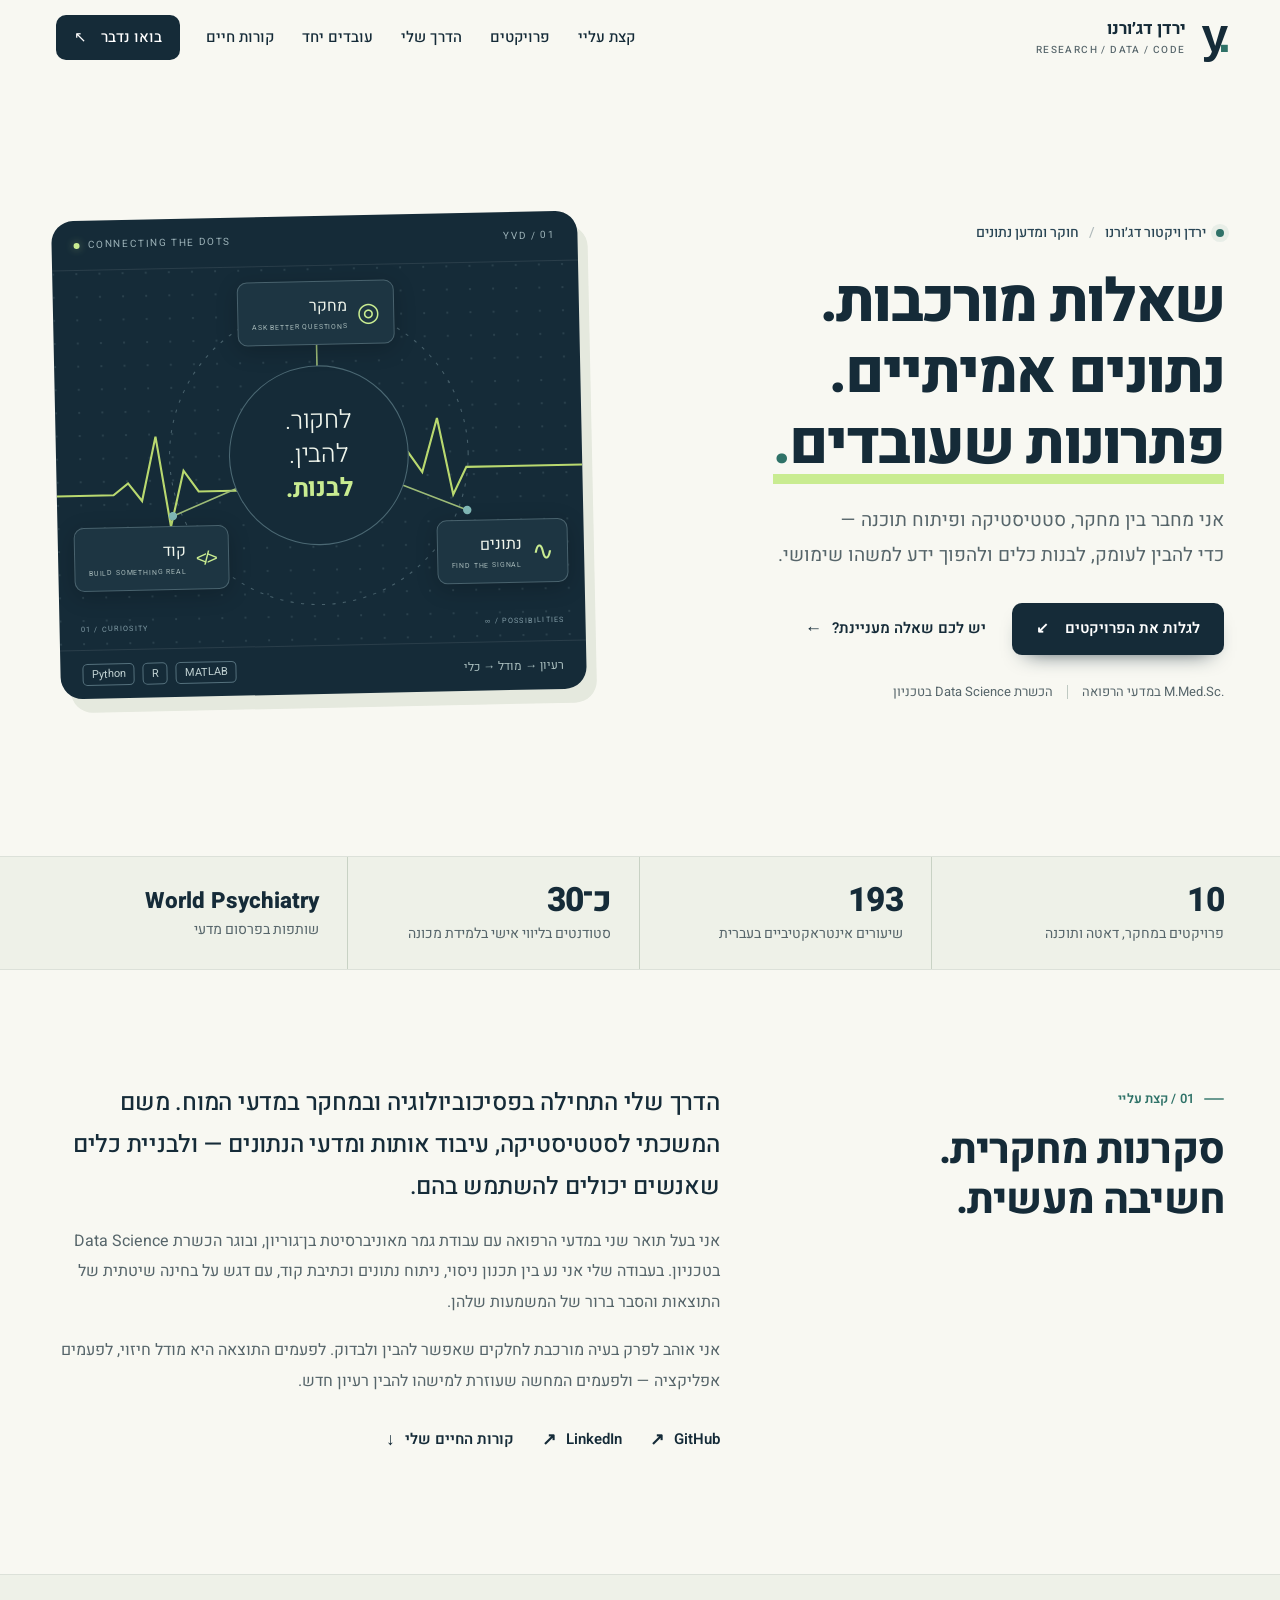
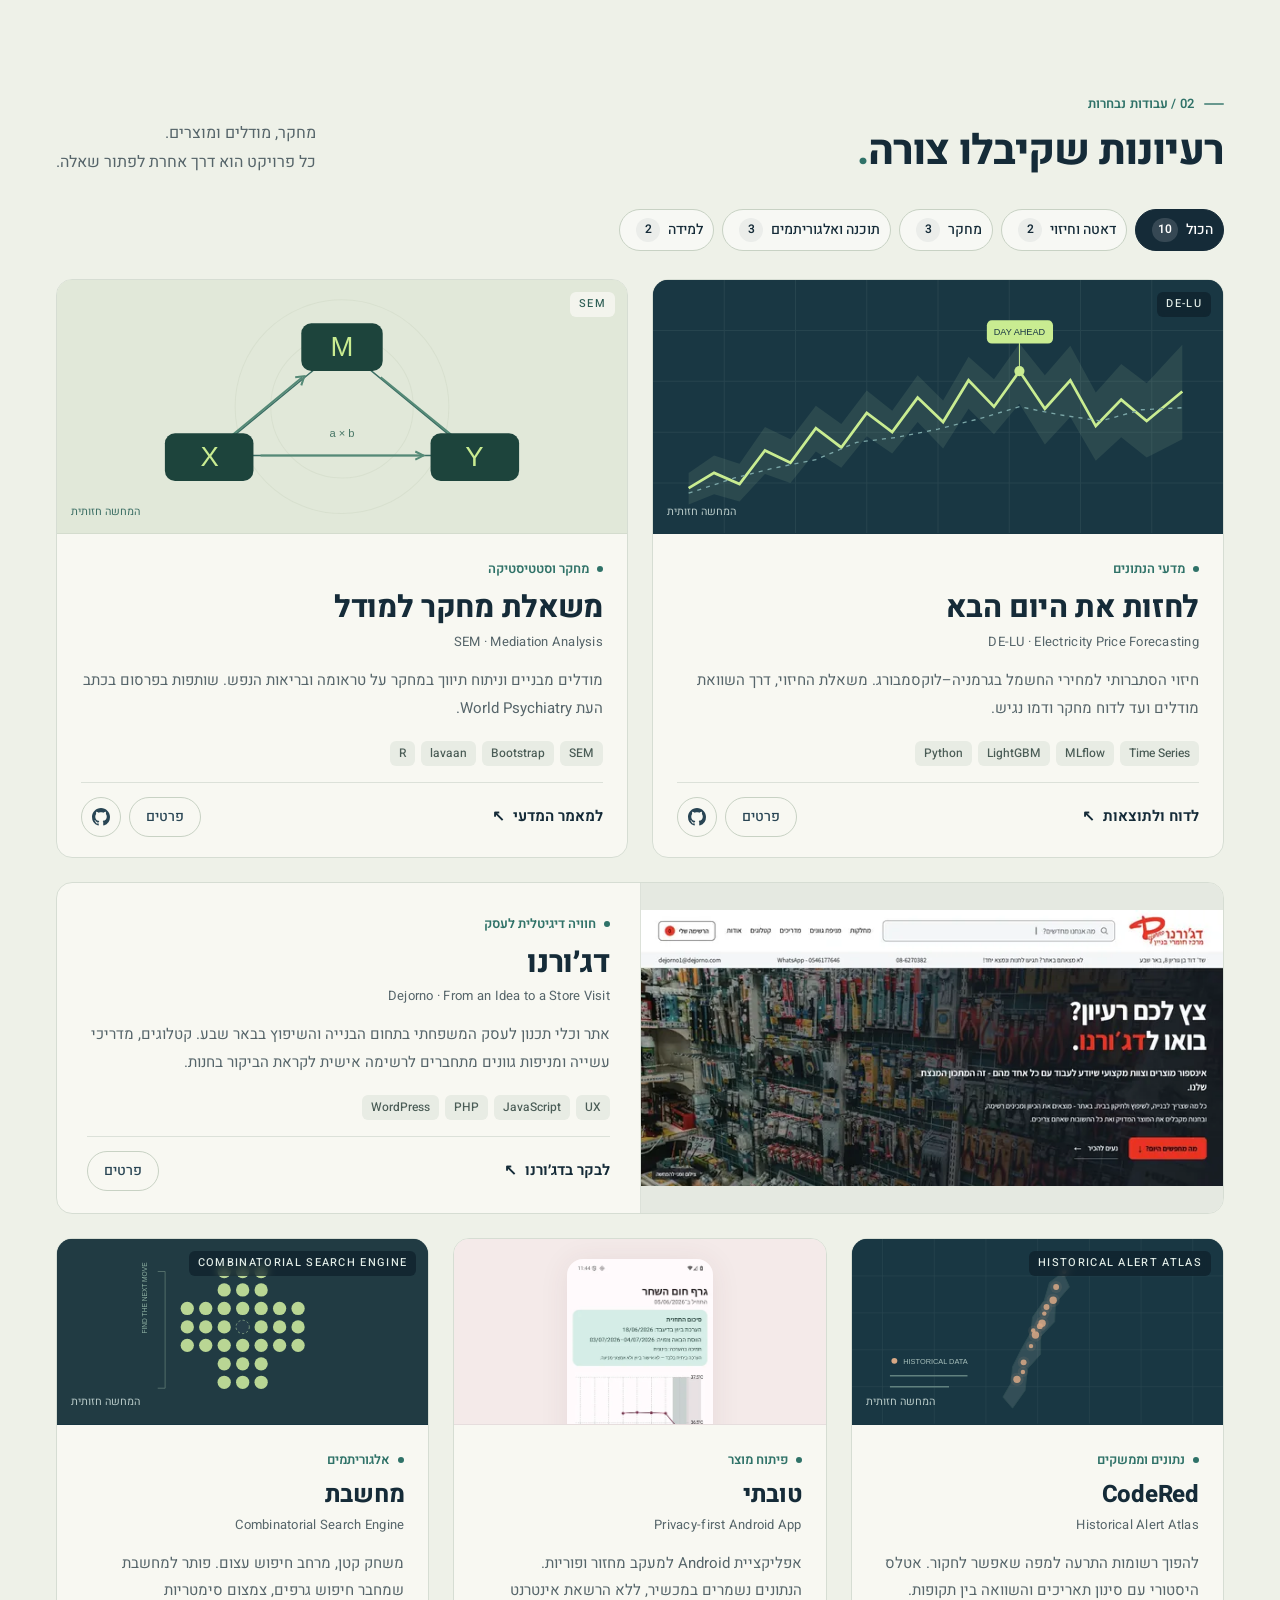
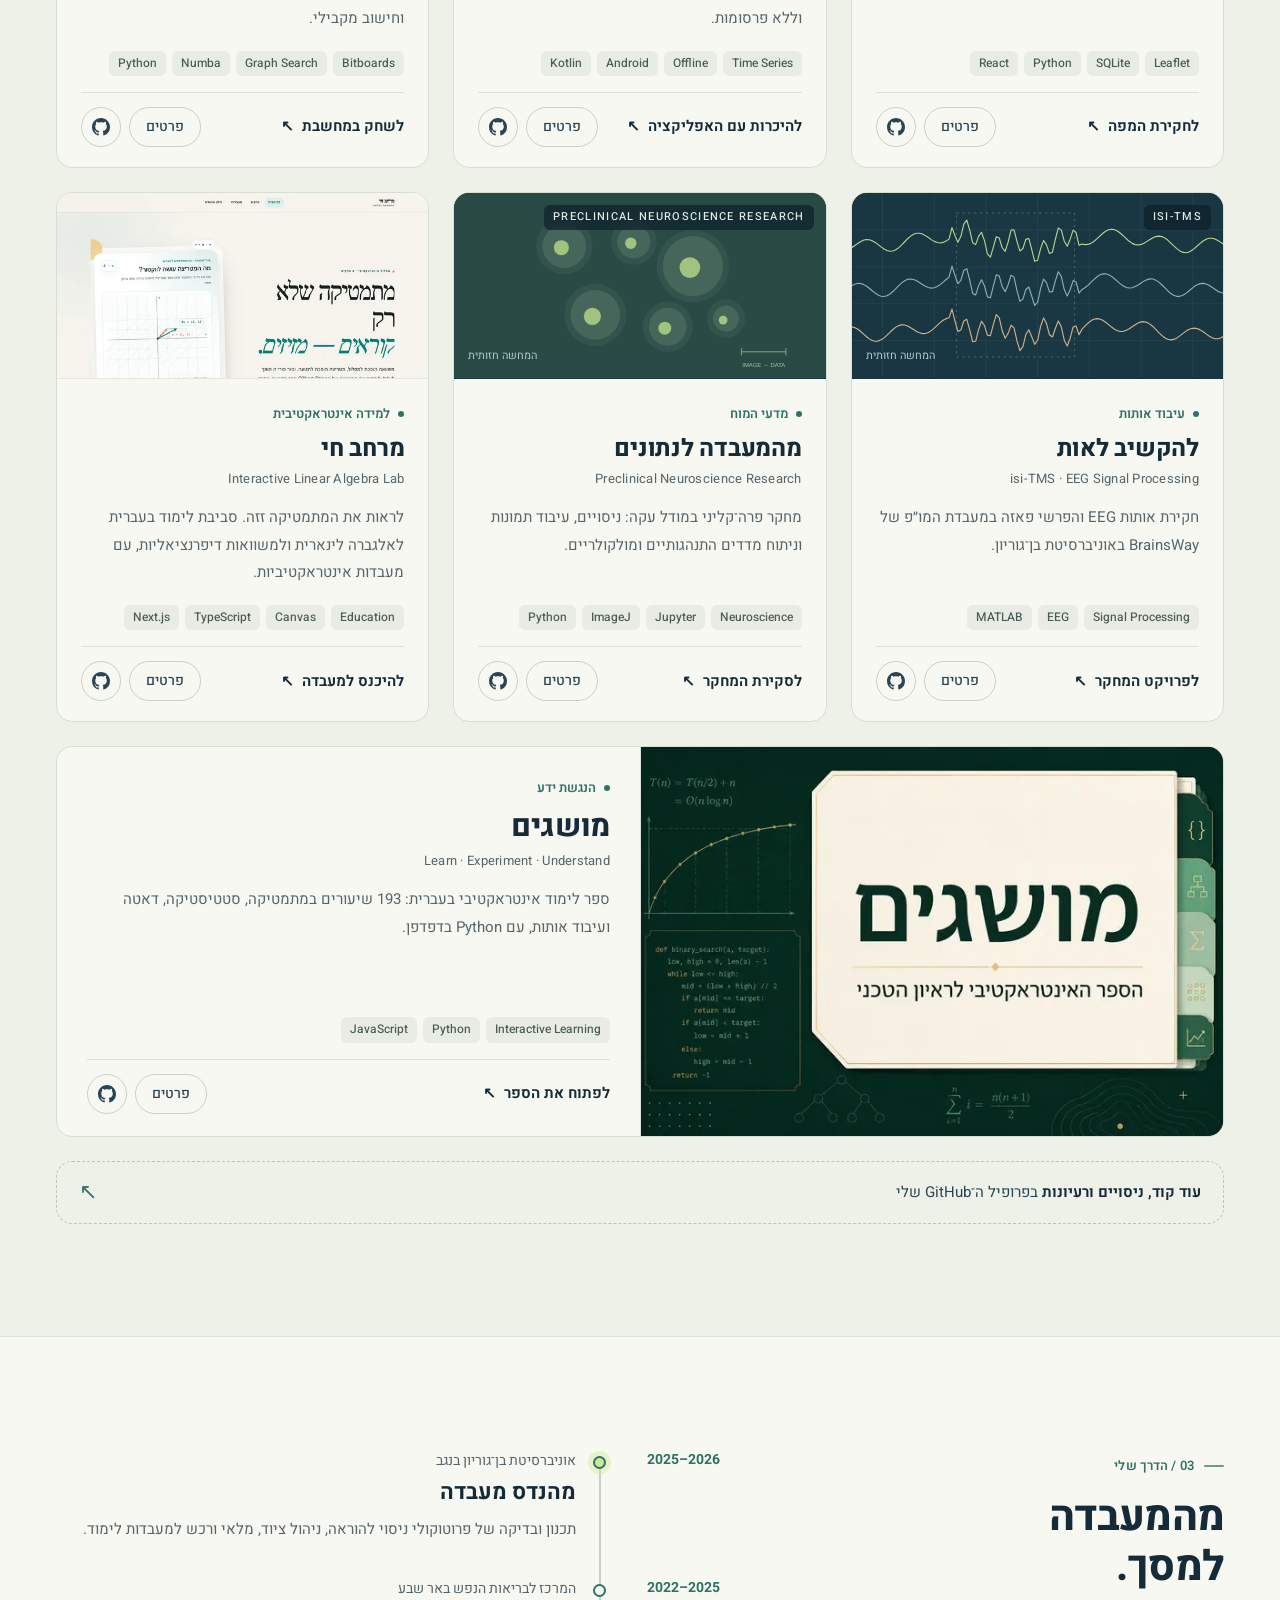
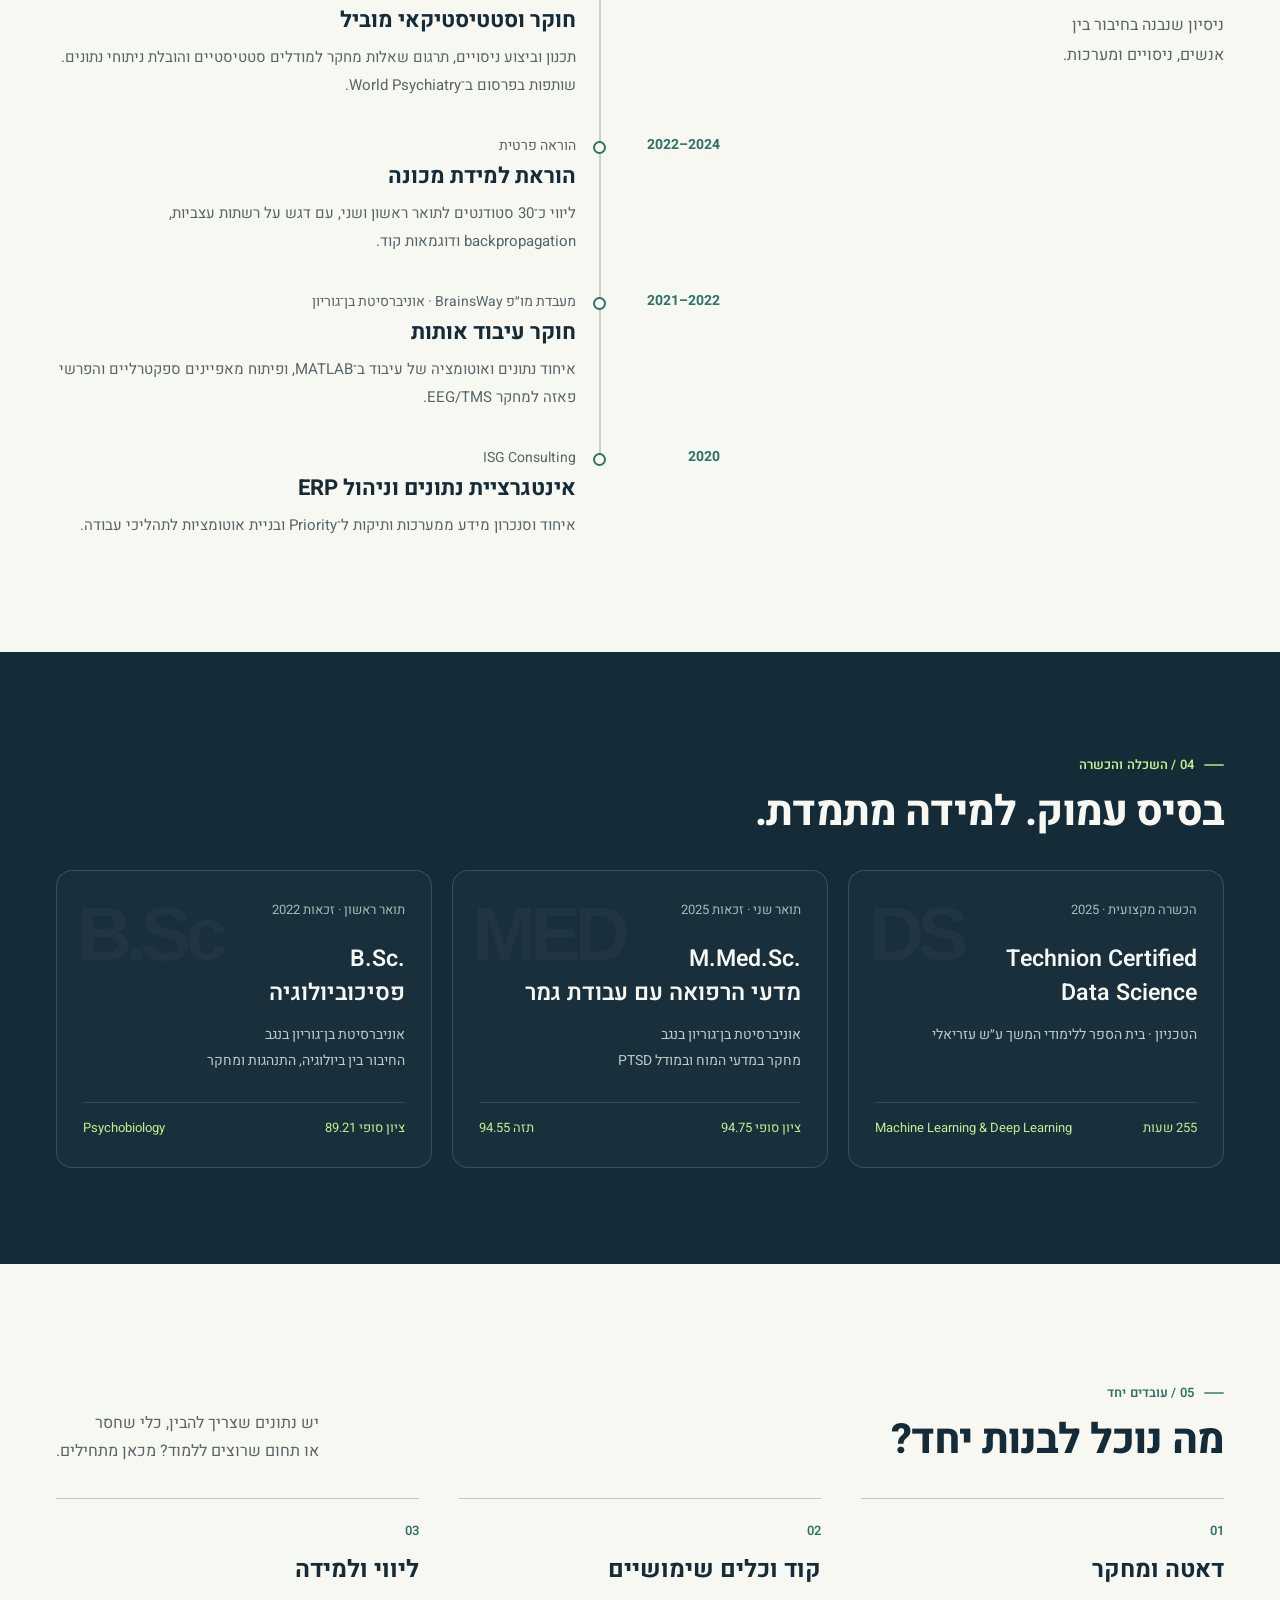
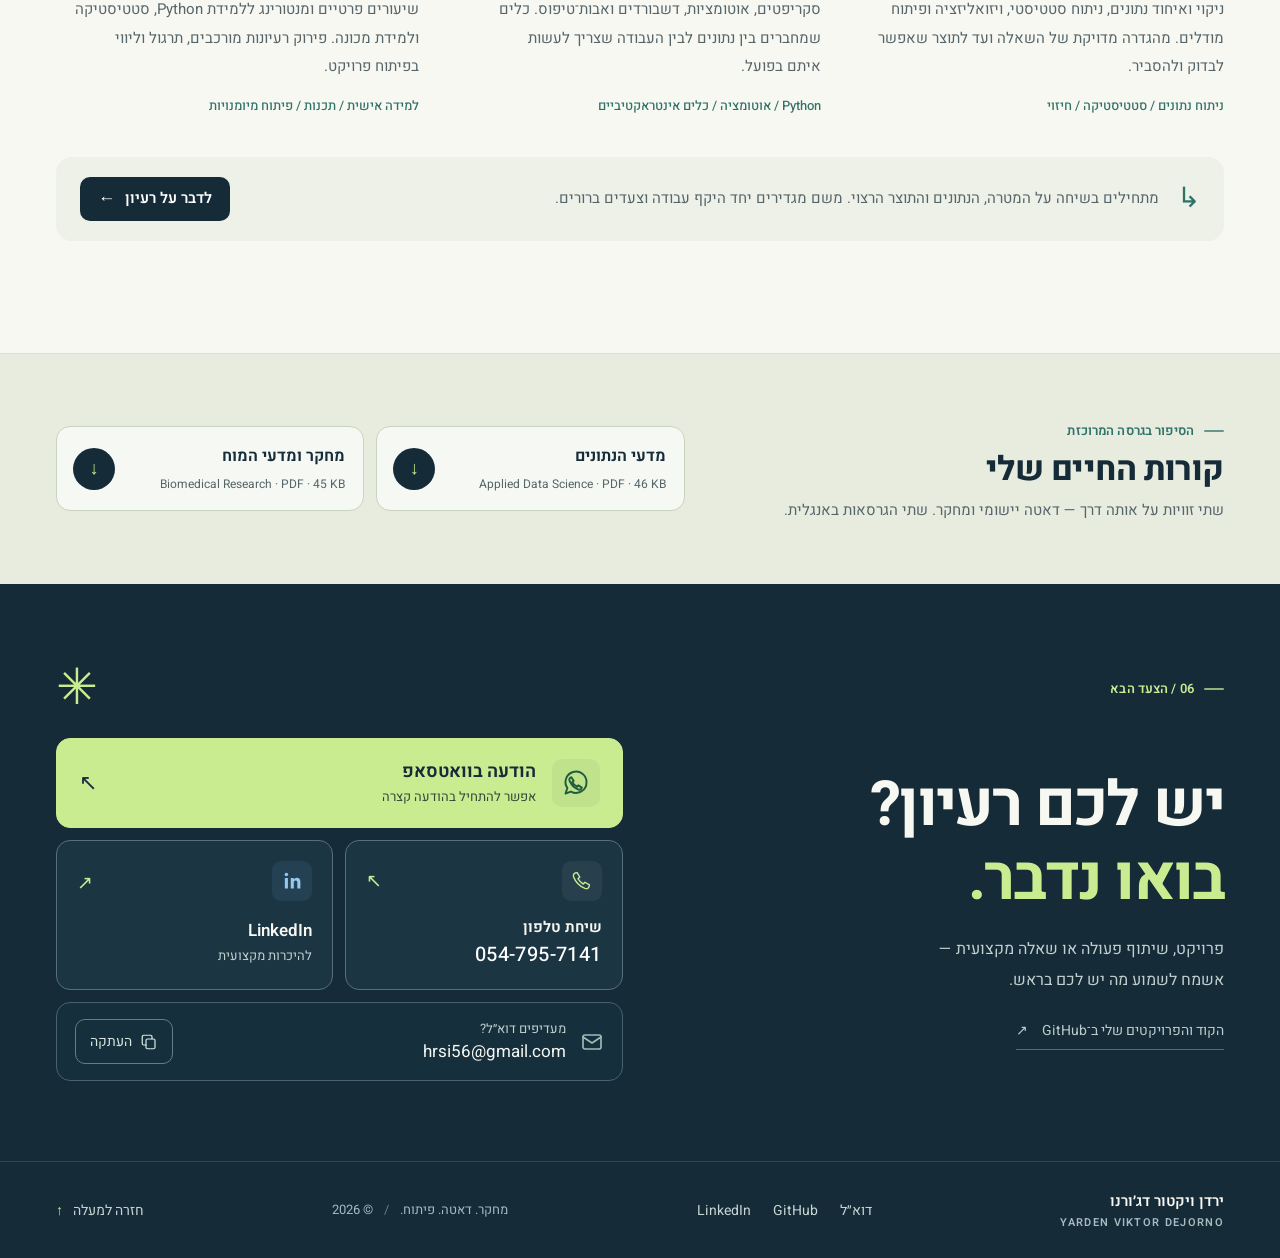
==== commit 436c6ef8: "Implement the UI/UX audit recommendations Navigation and messaging - Add "קורות חיים" to the main na" ====
--- a/index.html
+++ b/index.html
@@ -18,18 +18,21 @@
   <meta property="og:image:height" content="630">
   <meta name="twitter:card" content="summary_large_image">
   <link rel="icon" href="assets/favicon.svg" type="image/svg+xml">
+  <link rel="icon" href="assets/favicon-32.png" type="image/png" sizes="32x32">
+  <link rel="apple-touch-icon" href="assets/apple-touch-icon.png">
   <link rel="preload" href="assets/fonts/Heebo-Variable.woff2" as="font" type="font/woff2" crossorigin>
-  <link rel="stylesheet" href="styles.css?v=ux-20261119">
-  <script type="module" src="app.js?v=ux-20261119"></script>
+  <link rel="stylesheet" href="styles.css?v=ux2-20261119">
+  <script type="module" src="app.js?v=ux2-20261119"></script>
   <script type="application/ld+json">{"@context":"https://schema.org","@type":"Person","name":"ירדן ויקטור דג׳ורנו","alternateName":"Yarden Viktor Dejorno","url":"https://hrsi56.github.io/","jobTitle":"חוקר ומדען נתונים","email":"mailto:hrsi56@gmail.com","sameAs":["https://github.com/hrsi56","https://www.linkedin.com/in/yvdejorno/"],"alumniOf":[{"@type":"CollegeOrUniversity","name":"Ben-Gurion University of the Negev"}],"knowsAbout":["Statistical Modeling","Probabilistic Forecasting","Signal Processing","Python","Neuroscience"]}</script>
 </head>
 <body>
+  <div class="scroll-sentinel" aria-hidden="true"></div>
   <a class="skip-link" href="#main">דילוג לתוכן</a>
   <header class="site-header">
     <div class="container nav-wrap">
-      <a class="brand" href="#home" aria-label="ירדן דג׳ורנו — לראש האתר"><span class="brand-symbol" aria-hidden="true">y<span>.</span></span><span>ירדן דג׳ורנו<span class="brand-sub">RESEARCH / DATA / CODE</span></span></a>
+      <a class="brand" href="#home"><span class="brand-symbol" aria-hidden="true">y<span>.</span></span><span>ירדן דג׳ורנו<span class="sr-only"> — לראש האתר</span><span class="brand-sub" aria-hidden="true">RESEARCH / DATA / CODE</span></span></a>
       <button class="menu-toggle" type="button" aria-expanded="false" aria-controls="main-nav"><span class="menu-lines" aria-hidden="true"></span><span class="menu-label">תפריט</span></button>
-      <nav id="main-nav" aria-label="ניווט ראשי"><a href="#about">קצת עליי</a><a href="#projects">פרויקטים</a><a href="#experience">הדרך שלי</a><a href="#together">עובדים יחד</a><a class="nav-contact" href="#contact">בואו נדבר <span aria-hidden="true">↖</span></a></nav>
+      <nav id="main-nav" aria-label="ניווט ראשי"><a href="#about">קצת עליי</a><a href="#projects">פרויקטים</a><a href="#experience">הדרך שלי</a><a href="#together">עובדים יחד</a><a href="#resume">קורות חיים</a><a class="nav-contact" href="#contact">בואו נדבר <span aria-hidden="true">↖</span></a></nav>
     </div>
   </header>
   <main id="main">
@@ -39,7 +42,7 @@
         <h1 id="hero-title">שאלות מורכבות.<br> נתונים אמיתיים.<br> <span class="hero-accent">פתרונות שעובדים<span class="lime-dot">.</span></span></h1>
         <p class="hero-description">אני מחבר בין מחקר, סטטיסטיקה ופיתוח תוכנה —<br class="desktop-br"> כדי להבין לעומק, לבנות כלים ולהפוך ידע למשהו שימושי.</p>
         <div class="hero-actions"><a class="button button-dark" href="#projects">לגלות את הפרויקטים <span aria-hidden="true">↙</span></a><a class="text-link" href="#contact">יש לכם שאלה מעניינת? <span aria-hidden="true">←</span></a></div>
-        <div class="hero-credentials"><span><bdi>M.Med.Sc.</bdi> במדעי הרפואה</span><i aria-hidden="true"></i><span>הכשרת <bdi>Data Science</bdi> בטכניון</span></div>
+        <div class="hero-credentials"><span><bdi lang="en">M.Med.Sc.</bdi> במדעי הרפואה</span><i aria-hidden="true"></i><span>הכשרת <bdi lang="en">Data Science</bdi> בטכניון</span></div>
       </div>
       <div class="hero-lab" role="img" aria-label="המחשה: מחקר, נתונים וקוד מתחברים לרעיון אחד — לחקור, להבין, לבנות">
         <div class="lab-topline"><span class="lab-live"><span></span> CONNECTING THE DOTS</span><span>YVD / 01</span></div>
@@ -54,7 +57,7 @@
         <div class="lab-bottomline"><span class="lab-tag">Python</span><span class="lab-tag">R</span><span class="lab-tag">MATLAB</span><span class="lab-note">רעיון → מודל → כלי</span></div>
       </div>
     </section>
-    <div class="discipline-strip"><div class="container"><span>מחקר כמותי</span><span aria-hidden="true">✳</span><span>מודלים סטטיסטיים</span><span aria-hidden="true">✳</span><span>חיזוי סדרות עתיות</span><span aria-hidden="true">✳</span><span>עיבוד אותות</span><span aria-hidden="true">✳</span><span>פיתוח תוכנה</span></div></div>
+    <div class="proof-strip"><div class="container"><ul class="proof-list" aria-label="בקצרה, במספרים"><li><a href="#projects"><b><span class="proof-count" data-count="all">10</span></b><span>פרויקטים במחקר, דאטה ותוכנה</span></a></li><li><a href="#project-musagim"><b>193</b><span>שיעורים אינטראקטיביים בעברית</span></a></li><li><a href="#experience"><b>כ־30</b><span>סטודנטים בליווי אישי בלמידת מכונה</span></a></li><li><a href="#project-sem"><b lang="en">World Psychiatry</b><span>שותפות בפרסום מדעי</span></a></li></ul></div></div>
     <section class="section container about" id="about" aria-labelledby="about-title">
       <div class="section-side"><span class="section-number">01 / קצת עליי</span><h2 id="about-title">סקרנות מחקרית. <br> חשיבה מעשית.</h2></div>
       <div class="about-content"><p class="large-text">הדרך שלי התחילה בפסיכוביולוגיה ובמחקר במדעי המוח. משם המשכתי לסטטיסטיקה, עיבוד אותות ומדעי הנתונים — ולבניית כלים שאנשים יכולים להשתמש בהם.</p><p>אני בעל תואר שני במדעי הרפואה עם עבודת גמר מאוניברסיטת בן־גוריון, ובוגר הכשרת Data Science בטכניון. בעבודה שלי אני נע בין תכנון ניסוי, ניתוח נתונים וכתיבת קוד, עם דגש על בחינה שיטתית של התוצאות והסבר ברור של המשמעות שלהן.</p><p>אני אוהב לפרק בעיה מורכבת לחלקים שאפשר להבין ולבדוק. לפעמים התוצאה היא מודל חיזוי, לפעמים אפליקציה — ולפעמים המחשה שעוזרת למישהו להבין רעיון חדש.</p><div class="about-links"><a class="text-link" href="https://github.com/hrsi56" target="_blank" rel="noopener noreferrer">GitHub <span aria-hidden="true">↗</span></a><a class="text-link" href="https://www.linkedin.com/in/yvdejorno/" target="_blank" rel="noopener noreferrer">LinkedIn <span aria-hidden="true">↗</span></a><a class="text-link" href="#resume">קורות החיים שלי <span aria-hidden="true">↓</span></a></div></div>
@@ -75,7 +78,7 @@
   <div class="project-body"><span class="project-category">מחקר וסטטיסטיקה</span><h3>משאלת מחקר למודל</h3><p class="project-name" lang="en">SEM · Mediation Analysis</p><p class="project-description">מודלים מבניים וניתוח תיווך במחקר על טראומה ובריאות הנפש. שותפות בפרסום בכתב העת World Psychiatry.</p><div class="project-tags" lang="en"><span>R</span><span>lavaan</span><span>Bootstrap</span><span>SEM</span></div><div class="project-actions"><a class="project-main-link" href="https://doi.org/10.1002/wps.21254" target="_blank" rel="noopener noreferrer">למאמר המדעי <span aria-hidden="true">↖</span></a><button class="project-info" type="button" data-project="sem" aria-haspopup="dialog" aria-label="פרטים נוספים על משאלת מחקר למודל">פרטים</button><a class="repo-link" href="https://github.com/hrsi56/SEM-Mediation-Analysis" target="_blank" rel="noopener noreferrer" aria-label="הקוד של משאלת מחקר למודל ב־GitHub" title="הקוד ב־GitHub"><svg viewBox="0 0 16 16" aria-hidden="true" focusable="false"><path fill="currentColor" d="M8 0c4.42 0 8 3.58 8 8a8.013 8.013 0 0 1-5.45 7.59c-.4.08-.55-.17-.55-.38 0-.27.01-1.13.01-2.2 0-.75-.25-1.23-.54-1.48 1.78-.2 3.65-.88 3.65-3.95 0-.88-.31-1.59-.82-2.15.08-.2.36-1.02-.08-2.12 0 0-.67-.22-2.2.82-.64-.18-1.32-.27-2-.27-.68 0-1.36.09-2 .27-1.53-1.03-2.2-.82-2.2-.82-.44 1.1-.16 1.92-.08 2.12-.51.56-.82 1.28-.82 2.15 0 3.06 1.86 3.75 3.64 3.95-.23.2-.44.55-.51 1.07-.46.21-1.61.55-2.33-.66-.15-.24-.6-.83-1.23-.82-.67.01-.27.38.01.53.34.19.73.9.82 1.13.16.45.68 1.31 2.69.94 0 .67.01 1.3.01 1.49 0 .21-.15.45-.55.38A7.995 7.995 0 0 1 0 8c0-4.42 3.58-8 8-8Z"/></svg></a></div></div>
 </article>
 <article id="project-dejorno" class="project-card wide" data-category="software">
-  <div class="project-visual project-image-dejorno" data-open-project="dejorno"><img src="assets/dejorno-home.webp" alt="דף הבית של אתר דג׳ורנו, עם לוגו המותג וכותרת הפתיחה" loading="lazy" decoding="async" width="1280" height="608"></div>
+  <div class="project-visual project-image-dejorno" data-open-project="dejorno"><img src="assets/dejorno-home.webp" srcset="assets/dejorno-home-640.webp 640w, assets/dejorno-home-960.webp 960w, assets/dejorno-home.webp 1280w" sizes="(min-width: 1240px) 620px, (min-width: 700px) 50vw, 100vw" alt="דף הבית של אתר דג׳ורנו, עם לוגו המותג וכותרת הפתיחה" loading="lazy" decoding="async" width="1280" height="608"></div>
   <div class="project-body"><span class="project-category">חוויה דיגיטלית לעסק</span><h3>דג׳ורנו</h3><p class="project-name" lang="en">Dejorno · From an Idea to a Store Visit</p><p class="project-description">אתר וכלי תכנון לעסק המשפחתי בתחום הבנייה והשיפוץ בבאר שבע. קטלוגים, מדריכי עשייה ומניפות גוונים מתחברים לרשימה אישית לקראת הביקור בחנות.</p><div class="project-tags" lang="en"><span>WordPress</span><span>PHP</span><span>JavaScript</span><span>UX</span></div><div class="project-actions"><a class="project-main-link" href="https://dejorno.com/" target="_blank" rel="noopener noreferrer">לבקר בדג׳ורנו <span aria-hidden="true">↖</span></a><button class="project-info" type="button" data-project="dejorno" aria-haspopup="dialog" aria-label="פרטים נוספים על דג׳ורנו">פרטים</button></div></div>
 </article>
 <article id="project-codered" class="project-card" data-category="data">
@@ -83,7 +86,7 @@
   <div class="project-body"><span class="project-category">נתונים וממשקים</span><h3>CodeRed</h3><p class="project-name" lang="en">Historical Alert Atlas</p><p class="project-description">להפוך רשומות התרעה למפה שאפשר לחקור. אטלס היסטורי עם סינון תאריכים והשוואה בין תקופות.</p><div class="project-tags" lang="en"><span>React</span><span>Python</span><span>SQLite</span><span>Leaflet</span></div><div class="project-actions"><a class="project-main-link" href="https://hrsi56.github.io/CodeRed/" target="_blank" rel="noopener noreferrer">לחקירת המפה <span aria-hidden="true">↖</span></a><button class="project-info" type="button" data-project="codered" aria-haspopup="dialog" aria-label="פרטים נוספים על CodeRed">פרטים</button><a class="repo-link" href="https://github.com/hrsi56/CodeRed" target="_blank" rel="noopener noreferrer" aria-label="הקוד של CodeRed ב־GitHub" title="הקוד ב־GitHub"><svg viewBox="0 0 16 16" aria-hidden="true" focusable="false"><path fill="currentColor" d="M8 0c4.42 0 8 3.58 8 8a8.013 8.013 0 0 1-5.45 7.59c-.4.08-.55-.17-.55-.38 0-.27.01-1.13.01-2.2 0-.75-.25-1.23-.54-1.48 1.78-.2 3.65-.88 3.65-3.95 0-.88-.31-1.59-.82-2.15.08-.2.36-1.02-.08-2.12 0 0-.67-.22-2.2.82-.64-.18-1.32-.27-2-.27-.68 0-1.36.09-2 .27-1.53-1.03-2.2-.82-2.2-.82-.44 1.1-.16 1.92-.08 2.12-.51.56-.82 1.28-.82 2.15 0 3.06 1.86 3.75 3.64 3.95-.23.2-.44.55-.51 1.07-.46.21-1.61.55-2.33-.66-.15-.24-.6-.83-1.23-.82-.67.01-.27.38.01.53.34.19.73.9.82 1.13.16.45.68 1.31 2.69.94 0 .67.01 1.3.01 1.49 0 .21-.15.45-.55.38A7.995 7.995 0 0 1 0 8c0-4.42 3.58-8 8-8Z"/></svg></a></div></div>
 </article>
 <article id="project-tovati" class="project-card" data-category="software">
-  <div class="project-visual project-image-tovati" data-open-project="tovati"><img src="assets/tovati-preview.webp" alt="צילום מסך של גרף המעקב באפליקציית טובתי" loading="lazy" decoding="async" width="630" height="1400"></div>
+  <div class="project-visual project-image-tovati" data-open-project="tovati"><img src="assets/tovati-preview.webp" srcset="assets/tovati-preview-320.webp 320w, assets/tovati-preview.webp 630w" sizes="160px" alt="צילום מסך של גרף המעקב באפליקציית טובתי" loading="lazy" decoding="async" width="630" height="1400"></div>
   <div class="project-body"><span class="project-category">פיתוח מוצר</span><h3>טובתי</h3><p class="project-name" lang="en">Privacy-first Android App</p><p class="project-description">אפליקציית Android למעקב מחזור ופוריות. הנתונים נשמרים במכשיר, ללא הרשאת אינטרנט וללא פרסומות.</p><div class="project-tags" lang="en"><span>Kotlin</span><span>Android</span><span>Offline</span><span>Time Series</span></div><div class="project-actions"><a class="project-main-link" href="https://hrsi56.github.io/Tovati/" target="_blank" rel="noopener noreferrer">להיכרות עם האפליקציה <span aria-hidden="true">↖</span></a><button class="project-info" type="button" data-project="tovati" aria-haspopup="dialog" aria-label="פרטים נוספים על טובתי">פרטים</button><a class="repo-link" href="https://github.com/hrsi56/Tovati" target="_blank" rel="noopener noreferrer" aria-label="הקוד של טובתי ב־GitHub" title="הקוד ב־GitHub"><svg viewBox="0 0 16 16" aria-hidden="true" focusable="false"><path fill="currentColor" d="M8 0c4.42 0 8 3.58 8 8a8.013 8.013 0 0 1-5.45 7.59c-.4.08-.55-.17-.55-.38 0-.27.01-1.13.01-2.2 0-.75-.25-1.23-.54-1.48 1.78-.2 3.65-.88 3.65-3.95 0-.88-.31-1.59-.82-2.15.08-.2.36-1.02-.08-2.12 0 0-.67-.22-2.2.82-.64-.18-1.32-.27-2-.27-.68 0-1.36.09-2 .27-1.53-1.03-2.2-.82-2.2-.82-.44 1.1-.16 1.92-.08 2.12-.51.56-.82 1.28-.82 2.15 0 3.06 1.86 3.75 3.64 3.95-.23.2-.44.55-.51 1.07-.46.21-1.61.55-2.33-.66-.15-.24-.6-.83-1.23-.82-.67.01-.27.38.01.53.34.19.73.9.82 1.13.16.45.68 1.31 2.69.94 0 .67.01 1.3.01 1.49 0 .21-.15.45-.55.38A7.995 7.995 0 0 1 0 8c0-4.42 3.58-8 8-8Z"/></svg></a></div></div>
 </article>
 <article id="project-machshevet" class="project-card" data-category="software">
@@ -91,7 +94,7 @@
   <div class="project-body"><span class="project-category">אלגוריתמים</span><h3>מחשבת</h3><p class="project-name" lang="en">Combinatorial Search Engine</p><p class="project-description">משחק קטן, מרחב חיפוש עצום. פותר למחשבת שמחבר חיפוש גרפים, צמצום סימטריות וחישוב מקבילי.</p><div class="project-tags" lang="en"><span>Python</span><span>Numba</span><span>Graph Search</span><span>Bitboards</span></div><div class="project-actions"><a class="project-main-link" href="https://hrsi56.pythonanywhere.com/" target="_blank" rel="noopener noreferrer">לשחק במחשבת <span aria-hidden="true">↖</span></a><button class="project-info" type="button" data-project="machshevet" aria-haspopup="dialog" aria-label="פרטים נוספים על מחשבת">פרטים</button><a class="repo-link" href="https://github.com/hrsi56/Machshevet" target="_blank" rel="noopener noreferrer" aria-label="הקוד של מחשבת ב־GitHub" title="הקוד ב־GitHub"><svg viewBox="0 0 16 16" aria-hidden="true" focusable="false"><path fill="currentColor" d="M8 0c4.42 0 8 3.58 8 8a8.013 8.013 0 0 1-5.45 7.59c-.4.08-.55-.17-.55-.38 0-.27.01-1.13.01-2.2 0-.75-.25-1.23-.54-1.48 1.78-.2 3.65-.88 3.65-3.95 0-.88-.31-1.59-.82-2.15.08-.2.36-1.02-.08-2.12 0 0-.67-.22-2.2.82-.64-.18-1.32-.27-2-.27-.68 0-1.36.09-2 .27-1.53-1.03-2.2-.82-2.2-.82-.44 1.1-.16 1.92-.08 2.12-.51.56-.82 1.28-.82 2.15 0 3.06 1.86 3.75 3.64 3.95-.23.2-.44.55-.51 1.07-.46.21-1.61.55-2.33-.66-.15-.24-.6-.83-1.23-.82-.67.01-.27.38.01.53.34.19.73.9.82 1.13.16.45.68 1.31 2.69.94 0 .67.01 1.3.01 1.49 0 .21-.15.45-.55.38A7.995 7.995 0 0 1 0 8c0-4.42 3.58-8 8-8Z"/></svg></a></div></div>
 </article>
 <article id="project-eeg" class="project-card" data-category="research">
-  <div class="project-visual project-image-signal" data-open-project="eeg"><svg viewBox="0 0 560 250" preserveAspectRatio="xMidYMid slice" xmlns="http://www.w3.org/2000/svg" aria-hidden="true" focusable="false"><rect x="-200" y="-100" width="960" height="450" fill="#193743"/><path d="M0 50H560M0 100H560M0 150H560M0 200H560M70 0V250M140 0V250M210 0V250M280 0V250M350 0V250M420 0V250M490 0V250" stroke="#8da6a3" opacity=".12"/><path d="M0 65.00 L2 67.11 L4 69.15 L6 71.07 L8 72.81 L10 74.32 L12 75.56 L14 76.50 L16 77.12 L18 77.40 L20 77.35 L22 76.98 L24 76.32 L26 75.39 L28 74.25 L30 72.94 L32 71.52 L34 70.04 L36 68.58 L38 67.18 L40 65.91 L42 64.82 L44 63.94 L46 63.33 L48 62.99 L50 62.96 L52 63.22 L54 63.77 L56 64.60 L58 65.67 L60 66.94 L62 68.37 L64 69.90 L66 71.47 L68 73.03 L70 74.50 L72 75.84 L74 76.99 L76 77.89 L78 78.52 L80 78.84 L82 78.82 L84 78.47 L86 77.78 L88 76.76 L90 75.45 L92 73.89 L94 72.10 L96 70.15 L98 68.10 L100 66.00 L102 63.92 L104 61.92 L106 60.06 L108 58.39 L110 56.97 L112 55.82 L114 54.98 L116 54.46 L118 54.27 L120 54.40 L122 54.84 L124 55.56 L126 56.51 L128 57.66 L130 58.95 L132 60.33 L134 61.72 L136 63.08 L138 64.35 L140 65.46 L142 66.38 L144 67.06 L146 67.47 L148 67.58 L150 67.40 L152 66.91 L154 66.14 L156 65.11 L158 63.84 L160 62.40 L162 46.88 L164 46.90 L166 51.19 L168 57.72 L170 63.70 L172 66.56 L174 64.88 L176 58.89 L178 50.40 L180 42.20 L182 37.08 L184 36.84 L186 41.71 L188 50.23 L190 59.76 L192 67.41 L194 71.01 L196 69.89 L198 65.04 L200 58.83 L202 54.07 L204 53.07 L206 56.79 L208 64.51 L210 74.02 L212 82.43 L214 87.14 L216 86.73 L218 81.49 L220 73.29 L222 64.93 L224 59.17 L226 57.81 L228 61.01 L230 67.30 L232 74.10 L234 78.62 L236 78.89 L238 74.42 L240 66.43 L242 57.41 L244 50.30 L246 47.43 L248 49.75 L250 56.49 L252 65.42 L254 73.66 L256 78.63 L258 78.99 L260 75.08 L262 68.77 L264 62.80 L266 59.83 L268 61.45 L270 67.63 L272 76.71 L274 85.94 L276 92.48 L278 94.31 L280 90.97 L282 83.70 L284 75.00 L286 67.77 L288 64.28 L290 65.40 L292 70.31 L294 76.78 L296 81.98 L298 83.49 L300 80.14 L302 72.48 L304 62.57 L306 53.28 L308 47.34 L310 46.37 L312 50.32 L314 57.53 L316 65.29 L318 70.79 L320 72.13 L322 68.93 L324 62.49 L326 55.33 L328 50.25 L330 49.41 L332 53.47 L334 61.42 L336 70.87 L338 78.87 L340 69.01 L342 69.60 L344 69.91 L346 69.93 L348 69.64 L350 69.05 L352 68.15 L354 66.98 L356 65.57 L358 63.96 L360 62.20 L362 60.35 L364 58.46 L366 56.61 L368 54.84 L370 53.22 L372 51.80 L374 50.64 L376 49.77 L378 49.22 L380 49.01 L382 49.14 L384 49.62 L386 50.43 L388 51.53 L390 52.90 L392 54.49 L394 56.25 L396 58.11 L398 60.02 L400 61.91 L402 63.72 L404 65.40 L406 66.90 L408 68.16 L410 69.16 L412 69.87 L414 70.26 L416 70.35 L418 70.13 L420 69.63 L422 68.88 L424 67.92 L426 66.79 L428 65.54 L430 64.24 L432 62.95 L434 61.72 L436 60.62 L438 59.69 L440 58.98 L442 58.53 L444 58.37 L446 58.52 L448 58.99 L450 59.77 L452 60.84 L454 62.18 L456 63.74 L458 65.50 L460 67.38 L462 69.34 L464 71.32 L466 73.24 L468 75.05 L470 76.69 L472 78.11 L474 79.27 L476 80.12 L478 80.64 L480 80.83 L482 80.66 L484 80.16 L486 79.33 L488 78.22 L490 76.87 L492 75.31 L494 73.61 L496 71.82 L498 70.01 L500 68.24 L502 66.56 L504 65.04 L506 63.72 L508 62.63 L510 61.83 L512 61.32 L514 61.11 L516 61.21 L518 61.60 L520 62.26 L522 63.15 L524 64.23 L526 65.45 L528 66.75 L530 68.08 L532 69.37 L534 70.57 L536 71.62 L538 72.47 L540 73.07 L542 73.40 L544 73.41 L546 73.11 L548 72.49 L550 71.56 L552 70.34 L554 68.86 L556 67.16 L558 65.29 L560 63.30" fill="none" stroke="#b9d48d" stroke-width="1.5"/><path d="M0 132.57 L2 133.76 L4 134.65 L6 135.21 L8 135.45 L10 135.36 L12 134.97 L14 134.29 L16 133.37 L18 132.26 L20 130.99 L22 129.63 L24 128.25 L26 126.89 L28 125.62 L30 124.49 L32 123.56 L34 122.86 L36 122.43 L38 122.29 L40 122.45 L42 122.91 L44 123.66 L46 124.68 L48 125.93 L50 127.37 L52 128.96 L54 130.63 L56 132.32 L58 133.98 L60 135.54 L62 136.95 L64 138.15 L66 139.10 L68 139.75 L70 140.09 L72 140.08 L74 139.73 L76 139.05 L78 138.04 L80 136.74 L82 135.18 L84 133.41 L86 131.49 L88 129.47 L90 127.42 L92 125.40 L94 123.47 L96 121.69 L98 120.10 L100 118.76 L102 117.69 L104 116.94 L106 116.50 L108 116.38 L110 116.57 L112 117.06 L114 117.81 L116 118.78 L118 119.92 L120 121.19 L122 122.51 L124 123.84 L126 125.10 L128 126.25 L130 127.24 L132 128.01 L134 128.52 L136 128.76 L138 128.69 L140 128.32 L142 127.65 L144 126.69 L146 125.48 L148 124.04 L150 122.43 L152 120.70 L154 118.91 L156 117.12 L158 115.38 L160 113.77 L162 98.39 L164 98.87 L166 103.89 L168 111.42 L170 118.62 L172 122.89 L174 122.75 L176 118.38 L178 111.53 L180 104.93 L182 101.30 L184 102.41 L186 108.43 L188 117.85 L190 128.01 L192 135.99 L194 139.61 L196 138.20 L198 132.78 L200 125.70 L202 119.82 L204 117.51 L206 119.75 L208 125.89 L210 133.77 L212 140.55 L214 143.70 L216 141.86 L218 135.36 L220 126.12 L222 116.98 L224 110.74 L226 109.18 L228 112.50 L230 119.22 L232 126.74 L234 132.24 L236 133.72 L238 130.65 L240 124.19 L242 116.79 L244 111.32 L246 110.05 L248 113.88 L250 121.97 L252 132.06 L254 141.22 L256 146.84 L258 147.56 L260 143.69 L262 137.11 L264 130.58 L266 126.77 L268 127.29 L270 132.17 L272 139.77 L274 147.43 L276 152.34 L278 152.54 L280 147.64 L282 138.92 L284 128.95 L286 120.67 L288 116.38 L290 116.99 L292 121.69 L294 128.26 L296 133.86 L298 136.07 L300 133.69 L302 127.23 L304 118.70 L306 110.94 L308 106.61 L310 107.27 L312 112.82 L314 121.55 L316 130.68 L318 137.36 L320 139.64 L322 137.10 L324 131.04 L326 123.94 L328 118.63 L330 117.23 L332 120.47 L334 127.35 L336 135.50 L338 142.05 L340 130.61 L342 129.57 L344 128.26 L346 126.71 L348 124.96 L350 123.08 L352 121.12 L354 119.13 L356 117.18 L358 115.34 L360 113.66 L362 112.19 L364 110.98 L366 110.08 L368 109.49 L370 109.25 L372 109.35 L374 109.79 L376 110.56 L378 111.62 L380 112.93 L382 114.44 L384 116.11 L386 117.88 L388 119.67 L390 121.44 L392 123.11 L394 124.65 L396 125.98 L398 127.08 L400 127.91 L402 128.45 L404 128.68 L406 128.61 L408 128.25 L410 127.62 L412 126.74 L414 125.68 L416 124.47 L418 123.16 L420 121.83 L422 120.52 L424 119.30 L426 118.23 L428 117.35 L430 116.71 L432 116.35 L434 116.29 L436 116.54 L438 117.12 L440 118.02 L442 119.21 L444 120.66 L446 122.34 L448 124.20 L450 126.18 L452 128.23 L454 130.27 L456 132.26 L458 134.12 L460 135.81 L462 137.27 L464 138.45 L466 139.33 L468 139.87 L470 140.08 L472 139.94 L474 139.47 L476 138.69 L478 137.63 L480 136.34 L482 134.86 L484 133.25 L486 131.58 L488 129.89 L490 128.26 L492 126.74 L494 125.38 L496 124.23 L498 123.34 L500 122.71 L502 122.39 L504 122.37 L506 122.64 L508 123.20 L510 124.01 L512 125.04 L514 126.23 L516 127.55 L518 128.93 L520 130.32 L522 131.65 L524 132.86 L526 133.90 L528 134.72 L530 135.28 L532 135.54 L534 135.49 L536 135.11 L538 134.41 L540 133.39 L542 132.07 L544 130.51 L546 128.72 L548 126.78 L550 124.73 L552 122.63 L554 120.56 L556 118.56 L558 116.70 L560 115.04" fill="none" stroke="#83b5ae" stroke-width="1.5"/><path d="M0 193.18 L2 192.73 L4 192.02 L6 191.08 L8 189.96 L10 188.72 L12 187.40 L14 186.08 L16 184.81 L18 183.65 L20 182.65 L22 181.86 L24 181.32 L26 181.06 L28 181.09 L30 181.44 L32 182.08 L34 183.02 L36 184.21 L38 185.63 L40 187.24 L42 188.97 L44 190.77 L46 192.59 L48 194.35 L50 196.00 L52 197.48 L54 198.74 L56 199.74 L58 200.43 L60 200.79 L62 200.81 L64 200.49 L66 199.82 L68 198.84 L70 197.57 L72 196.05 L74 194.33 L76 192.47 L78 190.53 L80 188.56 L82 186.63 L84 184.80 L86 183.12 L88 181.65 L90 180.43 L92 179.48 L94 178.85 L96 178.52 L98 178.51 L100 178.80 L102 179.36 L104 180.17 L106 181.19 L108 182.35 L110 183.62 L112 184.92 L114 186.20 L116 187.40 L118 188.46 L120 189.34 L122 189.98 L124 190.36 L126 190.44 L128 190.22 L130 189.68 L132 188.84 L134 187.72 L136 186.35 L138 184.76 L140 183.01 L142 181.15 L144 179.23 L146 177.33 L148 175.51 L150 173.81 L152 172.31 L154 171.04 L156 170.05 L158 169.38 L160 169.05 L162 155.12 L164 157.16 L166 163.82 L168 172.98 L170 181.75 L172 187.49 L174 188.64 L176 185.35 L178 179.34 L180 173.29 L182 169.91 L184 170.97 L186 176.62 L188 185.38 L190 194.61 L192 201.42 L194 203.68 L196 200.75 L198 193.73 L200 185.01 L202 177.53 L204 173.68 L206 174.53 L208 179.46 L210 186.37 L212 192.45 L214 195.18 L216 193.23 L218 186.94 L220 178.21 L222 169.85 L224 164.66 L226 164.37 L228 169.12 L230 177.40 L232 186.55 L234 193.69 L236 196.75 L238 195.15 L240 190.00 L242 183.70 L244 179.08 L246 178.38 L248 182.48 L250 190.54 L252 200.29 L254 208.80 L256 213.51 L258 213.07 L260 207.85 L262 199.77 L264 191.65 L266 186.20 L268 185.10 L270 188.44 L272 194.64 L274 201.09 L276 205.00 L278 204.48 L280 199.14 L282 190.29 L284 180.50 L286 172.70 L288 169.19 L290 170.83 L292 176.78 L294 184.78 L296 191.94 L298 195.76 L300 195.02 L302 190.14 L304 183.10 L306 176.66 L308 173.45 L310 174.98 L312 181.13 L314 190.15 L316 199.26 L318 205.62 L320 207.27 L322 203.85 L324 196.65 L326 188.21 L328 181.40 L330 178.41 L332 180.01 L334 185.27 L336 191.88 L338 197.01 L340 184.34 L342 182.29 L344 180.23 L346 178.23 L348 176.33 L350 174.61 L352 173.11 L354 171.88 L356 170.94 L358 170.34 L360 170.08 L362 170.16 L364 170.57 L366 171.29 L368 172.30 L370 173.55 L372 174.99 L374 176.56 L376 178.22 L378 179.89 L380 181.51 L382 183.04 L384 184.40 L386 185.57 L388 186.48 L390 187.13 L392 187.48 L394 187.52 L396 187.27 L398 186.74 L400 185.95 L402 184.93 L404 183.74 L406 182.42 L408 181.03 L410 179.64 L412 178.29 L414 177.05 L416 175.98 L418 175.12 L420 174.51 L422 174.20 L424 174.21 L426 174.54 L428 175.20 L430 176.18 L432 177.45 L434 178.99 L436 180.74 L438 182.67 L440 184.72 L442 186.81 L444 188.90 L446 190.92 L448 192.81 L450 194.51 L452 195.97 L454 197.16 L456 198.04 L458 198.58 L460 198.79 L462 198.67 L464 198.22 L466 197.47 L468 196.46 L470 195.23 L472 193.83 L474 192.32 L476 190.75 L478 189.20 L480 187.71 L482 186.35 L484 185.17 L486 184.20 L488 183.50 L490 183.08 L492 182.95 L494 183.12 L496 183.59 L498 184.33 L500 185.31 L502 186.49 L504 187.83 L506 189.27 L508 190.75 L510 192.21 L512 193.60 L514 194.85 L516 195.90 L518 196.73 L520 197.27 L522 197.51 L524 197.41 L526 196.99 L528 196.23 L530 195.16 L532 193.80 L534 192.18 L536 190.35 L538 188.37 L540 186.30 L542 184.18 L544 182.10 L546 180.10 L548 178.25 L550 176.60 L552 175.20 L554 174.09 L556 173.28 L558 172.81 L560 172.67" fill="none" stroke="#d2b28a" stroke-width="1.5"/><rect x="170" y="27" width="160" height="195" fill="#ffffff04" stroke="#a1b9a0" stroke-dasharray="3 5" opacity=".5"/></svg><span class="visual-stamp">ISI-TMS</span><span class="visual-caption">המחשה חזותית</span></div>
+  <div class="project-visual project-image-signal" data-open-project="eeg"><svg viewBox="0 0 560 250" preserveAspectRatio="xMidYMid slice" xmlns="http://www.w3.org/2000/svg" aria-hidden="true" focusable="false"><rect x="-200" y="-100" width="960" height="450" fill="#193743"/><path d="M0 50H560M0 100H560M0 150H560M0 200H560M70 0V250M140 0V250M210 0V250M280 0V250M350 0V250M420 0V250M490 0V250" stroke="#8da6a3" opacity=".12"/><path d="M0 65.0 L4 69.1 L8 72.8 L12 75.6 L16 77.1 L20 77.4 L24 76.3 L28 74.2 L32 71.5 L36 68.6 L40 65.9 L44 63.9 L48 63.0 L52 63.2 L56 64.6 L60 66.9 L64 69.9 L68 73.0 L72 75.8 L76 77.9 L80 78.8 L84 78.5 L88 76.8 L92 73.9 L96 70.2 L100 66.0 L104 61.9 L108 58.4 L112 55.8 L116 54.5 L120 54.4 L124 55.6 L128 57.7 L132 60.3 L136 63.1 L140 65.5 L144 67.1 L148 67.6 L152 66.9 L156 65.1 L160 62.4 L164 46.9 L168 57.7 L172 66.6 L176 58.9 L180 42.2 L184 36.8 L188 50.2 L192 67.4 L196 69.9 L200 58.8 L204 53.1 L208 64.5 L212 82.4 L216 86.7 L220 73.3 L224 59.2 L228 61.0 L232 74.1 L236 78.9 L240 66.4 L244 50.3 L248 49.8 L252 65.4 L256 78.6 L260 75.1 L264 62.8 L268 61.5 L272 76.7 L276 92.5 L280 91.0 L284 75.0 L288 64.3 L292 70.3 L296 82.0 L300 80.1 L304 62.6 L308 47.3 L312 50.3 L316 65.3 L320 72.1 L324 62.5 L328 50.3 L332 53.5 L336 70.9 L340 69.0 L344 69.9 L348 69.6 L352 68.2 L356 65.6 L360 62.2 L364 58.5 L368 54.8 L372 51.8 L376 49.8 L380 49.0 L384 49.6 L388 51.5 L392 54.5 L396 58.1 L400 61.9 L404 65.4 L408 68.2 L412 69.9 L416 70.3 L420 69.6 L424 67.9 L428 65.5 L432 62.9 L436 60.6 L440 59.0 L444 58.4 L448 59.0 L452 60.8 L456 63.7 L460 67.4 L464 71.3 L468 75.0 L472 78.1 L476 80.1 L480 80.8 L484 80.2 L488 78.2 L492 75.3 L496 71.8 L500 68.2 L504 65.0 L508 62.6 L512 61.3 L516 61.2 L520 62.3 L524 64.2 L528 66.8 L532 69.4 L536 71.6 L540 73.1 L544 73.4 L548 72.5 L552 70.3 L556 67.2 L560 63.3" fill="none" stroke="#b9d48d" stroke-width="1.5" stroke-linejoin="round"/><path d="M0 132.6 L4 134.6 L8 135.4 L12 135.0 L16 133.4 L20 131.0 L24 128.2 L28 125.6 L32 123.6 L36 122.4 L40 122.5 L44 123.7 L48 125.9 L52 129.0 L56 132.3 L60 135.5 L64 138.2 L68 139.8 L72 140.1 L76 139.0 L80 136.7 L84 133.4 L88 129.5 L92 125.4 L96 121.7 L100 118.8 L104 116.9 L108 116.4 L112 117.1 L116 118.8 L120 121.2 L124 123.8 L128 126.3 L132 128.0 L136 128.8 L140 128.3 L144 126.7 L148 124.0 L152 120.7 L156 117.1 L160 113.8 L164 98.9 L168 111.4 L172 122.9 L176 118.4 L180 104.9 L184 102.4 L188 117.8 L192 136.0 L196 138.2 L200 125.7 L204 117.5 L208 125.9 L212 140.6 L216 141.9 L220 126.1 L224 110.7 L228 112.5 L232 126.7 L236 133.7 L240 124.2 L244 111.3 L248 113.9 L252 132.1 L256 146.8 L260 143.7 L264 130.6 L268 127.3 L272 139.8 L276 152.3 L280 147.6 L284 129.0 L288 116.4 L292 121.7 L296 133.9 L300 133.7 L304 118.7 L308 106.6 L312 112.8 L316 130.7 L320 139.6 L324 131.0 L328 118.6 L332 120.5 L336 135.5 L340 130.6 L344 128.3 L348 125.0 L352 121.1 L356 117.2 L360 113.7 L364 111.0 L368 109.5 L372 109.4 L376 110.6 L380 112.9 L384 116.1 L388 119.7 L392 123.1 L396 126.0 L400 127.9 L404 128.7 L408 128.2 L412 126.7 L416 124.5 L420 121.8 L424 119.3 L428 117.3 L432 116.3 L436 116.5 L440 118.0 L444 120.7 L448 124.2 L452 128.2 L456 132.3 L460 135.8 L464 138.4 L468 139.9 L472 139.9 L476 138.7 L480 136.3 L484 133.3 L488 129.9 L492 126.7 L496 124.2 L500 122.7 L504 122.4 L508 123.2 L512 125.0 L516 127.6 L520 130.3 L524 132.9 L528 134.7 L532 135.5 L536 135.1 L540 133.4 L544 130.5 L548 126.8 L552 122.6 L556 118.6 L560 115.0" fill="none" stroke="#83b5ae" stroke-width="1.5" stroke-linejoin="round"/><path d="M0 193.2 L4 192.0 L8 190.0 L12 187.4 L16 184.8 L20 182.6 L24 181.3 L28 181.1 L32 182.1 L36 184.2 L40 187.2 L44 190.8 L48 194.3 L52 197.5 L56 199.7 L60 200.8 L64 200.5 L68 198.8 L72 196.1 L76 192.5 L80 188.6 L84 184.8 L88 181.6 L92 179.5 L96 178.5 L100 178.8 L104 180.2 L108 182.4 L112 184.9 L116 187.4 L120 189.3 L124 190.4 L128 190.2 L132 188.8 L136 186.3 L140 183.0 L144 179.2 L148 175.5 L152 172.3 L156 170.1 L160 169.0 L164 157.2 L168 173.0 L172 187.5 L176 185.4 L180 173.3 L184 171.0 L188 185.4 L192 201.4 L196 200.8 L200 185.0 L204 173.7 L208 179.5 L212 192.4 L216 193.2 L220 178.2 L224 164.7 L228 169.1 L232 186.5 L236 196.7 L240 190.0 L244 179.1 L248 182.5 L252 200.3 L256 213.5 L260 207.9 L264 191.6 L268 185.1 L272 194.6 L276 205.0 L280 199.1 L284 180.5 L288 169.2 L292 176.8 L296 191.9 L300 195.0 L304 183.1 L308 173.4 L312 181.1 L316 199.3 L320 207.3 L324 196.6 L328 181.4 L332 180.0 L336 191.9 L340 184.3 L344 180.2 L348 176.3 L352 173.1 L356 170.9 L360 170.1 L364 170.6 L368 172.3 L372 175.0 L376 178.2 L380 181.5 L384 184.4 L388 186.5 L392 187.5 L396 187.3 L400 185.9 L404 183.7 L408 181.0 L412 178.3 L416 176.0 L420 174.5 L424 174.2 L428 175.2 L432 177.5 L436 180.7 L440 184.7 L444 188.9 L448 192.8 L452 196.0 L456 198.0 L460 198.8 L464 198.2 L468 196.5 L472 193.8 L476 190.8 L480 187.7 L484 185.2 L488 183.5 L492 182.9 L496 183.6 L500 185.3 L504 187.8 L508 190.7 L512 193.6 L516 195.9 L520 197.3 L524 197.4 L528 196.2 L532 193.8 L536 190.4 L540 186.3 L544 182.1 L548 178.3 L552 175.2 L556 173.3 L560 172.7" fill="none" stroke="#d2b28a" stroke-width="1.5" stroke-linejoin="round"/><rect x="170" y="27" width="160" height="195" fill="#ffffff04" stroke="#a1b9a0" stroke-dasharray="3 5" opacity=".5"/></svg><span class="visual-stamp">ISI-TMS</span><span class="visual-caption">המחשה חזותית</span></div>
   <div class="project-body"><span class="project-category">עיבוד אותות</span><h3>להקשיב לאות</h3><p class="project-name" lang="en">isi-TMS · EEG Signal Processing</p><p class="project-description">חקירת אותות EEG והפרשי פאזה במעבדת המו״פ של BrainsWay באוניברסיטת בן־גוריון.</p><div class="project-tags" lang="en"><span>MATLAB</span><span>EEG</span><span>Signal Processing</span></div><div class="project-actions"><a class="project-main-link" href="https://hrsi56.github.io/isi-TMS/" target="_blank" rel="noopener noreferrer">לפרויקט המחקר <span aria-hidden="true">↖</span></a><button class="project-info" type="button" data-project="eeg" aria-haspopup="dialog" aria-label="פרטים נוספים על להקשיב לאות">פרטים</button><a class="repo-link" href="https://github.com/hrsi56/isi-TMS" target="_blank" rel="noopener noreferrer" aria-label="הקוד של להקשיב לאות ב־GitHub" title="הקוד ב־GitHub"><svg viewBox="0 0 16 16" aria-hidden="true" focusable="false"><path fill="currentColor" d="M8 0c4.42 0 8 3.58 8 8a8.013 8.013 0 0 1-5.45 7.59c-.4.08-.55-.17-.55-.38 0-.27.01-1.13.01-2.2 0-.75-.25-1.23-.54-1.48 1.78-.2 3.65-.88 3.65-3.95 0-.88-.31-1.59-.82-2.15.08-.2.36-1.02-.08-2.12 0 0-.67-.22-2.2.82-.64-.18-1.32-.27-2-.27-.68 0-1.36.09-2 .27-1.53-1.03-2.2-.82-2.2-.82-.44 1.1-.16 1.92-.08 2.12-.51.56-.82 1.28-.82 2.15 0 3.06 1.86 3.75 3.64 3.95-.23.2-.44.55-.51 1.07-.46.21-1.61.55-2.33-.66-.15-.24-.6-.83-1.23-.82-.67.01-.27.38.01.53.34.19.73.9.82 1.13.16.45.68 1.31 2.69.94 0 .67.01 1.3.01 1.49 0 .21-.15.45-.55.38A7.995 7.995 0 0 1 0 8c0-4.42 3.58-8 8-8Z"/></svg></a></div></div>
 </article>
 <article id="project-mdma" class="project-card" data-category="research">
@@ -99,11 +102,11 @@
   <div class="project-body"><span class="project-category">מדעי המוח</span><h3>מהמעבדה לנתונים</h3><p class="project-name" lang="en">Preclinical Neuroscience Research</p><p class="project-description">מחקר פרה־קליני במודל עקה: ניסויים, עיבוד תמונות וניתוח מדדים התנהגותיים ומולקולריים.</p><div class="project-tags" lang="en"><span>Python</span><span>ImageJ</span><span>Jupyter</span><span>Neuroscience</span></div><div class="project-actions"><a class="project-main-link" href="https://hrsi56.github.io/MDMA/" target="_blank" rel="noopener noreferrer">לסקירת המחקר <span aria-hidden="true">↖</span></a><button class="project-info" type="button" data-project="mdma" aria-haspopup="dialog" aria-label="פרטים נוספים על מהמעבדה לנתונים">פרטים</button><a class="repo-link" href="https://github.com/hrsi56/MDMA" target="_blank" rel="noopener noreferrer" aria-label="הקוד של מהמעבדה לנתונים ב־GitHub" title="הקוד ב־GitHub"><svg viewBox="0 0 16 16" aria-hidden="true" focusable="false"><path fill="currentColor" d="M8 0c4.42 0 8 3.58 8 8a8.013 8.013 0 0 1-5.45 7.59c-.4.08-.55-.17-.55-.38 0-.27.01-1.13.01-2.2 0-.75-.25-1.23-.54-1.48 1.78-.2 3.65-.88 3.65-3.95 0-.88-.31-1.59-.82-2.15.08-.2.36-1.02-.08-2.12 0 0-.67-.22-2.2.82-.64-.18-1.32-.27-2-.27-.68 0-1.36.09-2 .27-1.53-1.03-2.2-.82-2.2-.82-.44 1.1-.16 1.92-.08 2.12-.51.56-.82 1.28-.82 2.15 0 3.06 1.86 3.75 3.64 3.95-.23.2-.44.55-.51 1.07-.46.21-1.61.55-2.33-.66-.15-.24-.6-.83-1.23-.82-.67.01-.27.38.01.53.34.19.73.9.82 1.13.16.45.68 1.31 2.69.94 0 .67.01 1.3.01 1.49 0 .21-.15.45-.55.38A7.995 7.995 0 0 1 0 8c0-4.42 3.58-8 8-8Z"/></svg></a></div></div>
 </article>
 <article id="project-algebra" class="project-card" data-category="learning">
-  <div class="project-visual project-image-algebra" data-open-project="algebra"><img src="assets/algebra-preview.webp" alt="צילום מסך של סביבת הלמידה מרחב חי בעברית" loading="lazy" decoding="async" width="1200" height="750"></div>
+  <div class="project-visual project-image-algebra" data-open-project="algebra"><img src="assets/algebra-preview.webp" srcset="assets/algebra-preview-640.webp 640w, assets/algebra-preview-960.webp 960w, assets/algebra-preview.webp 1200w" sizes="(min-width: 1000px) 400px, (min-width: 700px) 50vw, 100vw" alt="צילום מסך של סביבת הלמידה מרחב חי בעברית" loading="lazy" decoding="async" width="1200" height="750"></div>
   <div class="project-body"><span class="project-category">למידה אינטראקטיבית</span><h3>מרחב חי</h3><p class="project-name" lang="en">Interactive Linear Algebra Lab</p><p class="project-description">לראות את המתמטיקה זזה. סביבת לימוד בעברית לאלגברה לינארית ולמשוואות דיפרנציאליות, עם מעבדות אינטראקטיביות.</p><div class="project-tags" lang="en"><span>Next.js</span><span>TypeScript</span><span>Canvas</span><span>Education</span></div><div class="project-actions"><a class="project-main-link" href="https://hrsi56.github.io/linear-algebra-lab/" target="_blank" rel="noopener noreferrer">להיכנס למעבדה <span aria-hidden="true">↖</span></a><button class="project-info" type="button" data-project="algebra" aria-haspopup="dialog" aria-label="פרטים נוספים על מרחב חי">פרטים</button><a class="repo-link" href="https://github.com/hrsi56/linear-algebra-lab" target="_blank" rel="noopener noreferrer" aria-label="הקוד של מרחב חי ב־GitHub" title="הקוד ב־GitHub"><svg viewBox="0 0 16 16" aria-hidden="true" focusable="false"><path fill="currentColor" d="M8 0c4.42 0 8 3.58 8 8a8.013 8.013 0 0 1-5.45 7.59c-.4.08-.55-.17-.55-.38 0-.27.01-1.13.01-2.2 0-.75-.25-1.23-.54-1.48 1.78-.2 3.65-.88 3.65-3.95 0-.88-.31-1.59-.82-2.15.08-.2.36-1.02-.08-2.12 0 0-.67-.22-2.2.82-.64-.18-1.32-.27-2-.27-.68 0-1.36.09-2 .27-1.53-1.03-2.2-.82-2.2-.82-.44 1.1-.16 1.92-.08 2.12-.51.56-.82 1.28-.82 2.15 0 3.06 1.86 3.75 3.64 3.95-.23.2-.44.55-.51 1.07-.46.21-1.61.55-2.33-.66-.15-.24-.6-.83-1.23-.82-.67.01-.27.38.01.53.34.19.73.9.82 1.13.16.45.68 1.31 2.69.94 0 .67.01 1.3.01 1.49 0 .21-.15.45-.55.38A7.995 7.995 0 0 1 0 8c0-4.42 3.58-8 8-8Z"/></svg></a></div></div>
 </article>
 <article id="project-musagim" class="project-card wide" data-category="learning">
-  <div class="project-visual project-image-musagim" data-open-project="musagim"><img src="assets/musagim-preview.webp" alt="תמונת הכותרת של ספר הלימוד האינטראקטיבי מושגים" loading="lazy" decoding="async" width="1200" height="800"></div>
+  <div class="project-visual project-image-musagim" data-open-project="musagim"><img src="assets/musagim-preview.webp" srcset="assets/musagim-preview-640.webp 640w, assets/musagim-preview-960.webp 960w, assets/musagim-preview.webp 1200w" sizes="(min-width: 1240px) 620px, (min-width: 700px) 50vw, 100vw" alt="תמונת הכותרת של ספר הלימוד האינטראקטיבי מושגים" loading="lazy" decoding="async" width="1200" height="800"></div>
   <div class="project-body"><span class="project-category">הנגשת ידע</span><h3>מושגים</h3><p class="project-name" lang="en">Learn · Experiment · Understand</p><p class="project-description">ספר לימוד אינטראקטיבי בעברית: 193 שיעורים במתמטיקה, סטטיסטיקה, דאטה ועיבוד אותות, עם Python בדפדפן.</p><div class="project-tags" lang="en"><span>JavaScript</span><span>Python</span><span>Interactive Learning</span></div><div class="project-actions"><a class="project-main-link" href="https://hrsi56.github.io/musagim-interactive/" target="_blank" rel="noopener noreferrer">לפתוח את הספר <span aria-hidden="true">↖</span></a><button class="project-info" type="button" data-project="musagim" aria-haspopup="dialog" aria-label="פרטים נוספים על מושגים">פרטים</button><a class="repo-link" href="https://github.com/hrsi56/musagim-interactive" target="_blank" rel="noopener noreferrer" aria-label="הקוד של מושגים ב־GitHub" title="הקוד ב־GitHub"><svg viewBox="0 0 16 16" aria-hidden="true" focusable="false"><path fill="currentColor" d="M8 0c4.42 0 8 3.58 8 8a8.013 8.013 0 0 1-5.45 7.59c-.4.08-.55-.17-.55-.38 0-.27.01-1.13.01-2.2 0-.75-.25-1.23-.54-1.48 1.78-.2 3.65-.88 3.65-3.95 0-.88-.31-1.59-.82-2.15.08-.2.36-1.02-.08-2.12 0 0-.67-.22-2.2.82-.64-.18-1.32-.27-2-.27-.68 0-1.36.09-2 .27-1.53-1.03-2.2-.82-2.2-.82-.44 1.1-.16 1.92-.08 2.12-.51.56-.82 1.28-.82 2.15 0 3.06 1.86 3.75 3.64 3.95-.23.2-.44.55-.51 1.07-.46.21-1.61.55-2.33-.66-.15-.24-.6-.83-1.23-.82-.67.01-.27.38.01.53.34.19.73.9.82 1.13.16.45.68 1.31 2.69.94 0 .67.01 1.3.01 1.49 0 .21-.15.45-.55.38A7.995 7.995 0 0 1 0 8c0-4.42 3.58-8 8-8Z"/></svg></a></div></div>
 </article>
 <!-- PROJECTS:END -->
@@ -113,25 +116,25 @@
     </section>
     <section class="section container experience" id="experience" aria-labelledby="experience-title">
       <div class="section-side"><span class="section-number">03 / הדרך שלי</span><h2 id="experience-title">מהמעבדה <br> למסך.</h2><p>ניסיון שנבנה בחיבור בין<br> אנשים, ניסויים ומערכות.</p></div>
-      <div class="timeline" role="list">
-        <article role="listitem" class="timeline-item is-current"><div class="timeline-date"><bdi>2025–2026</bdi></div><div><span class="timeline-org">אוניברסיטת בן־גוריון בנגב</span><h3>מהנדס מעבדה</h3><p>תכנון ובדיקה של פרוטוקולי ניסוי להוראה, ניהול ציוד, מלאי ורכש למעבדות לימוד.</p></div></article>
-        <article role="listitem" class="timeline-item"><div class="timeline-date"><bdi>2022–2025</bdi></div><div><span class="timeline-org">המרכז לבריאות הנפש באר שבע</span><h3>חוקר וסטטיסטיקאי מוביל</h3><p>תכנון וביצוע ניסויים, תרגום שאלות מחקר למודלים סטטיסטיים והובלת ניתוחי נתונים. שותפות בפרסום ב־World Psychiatry.</p></div></article>
-        <article role="listitem" class="timeline-item"><div class="timeline-date"><bdi>2022–2024</bdi></div><div><span class="timeline-org">הוראה פרטית</span><h3>הוראת למידת מכונה</h3><p>ליווי כ־30 סטודנטים לתואר ראשון ושני, עם דגש על רשתות עצביות, backpropagation ודוגמאות קוד.</p></div></article>
-        <article role="listitem" class="timeline-item"><div class="timeline-date"><bdi>2021–2022</bdi></div><div><span class="timeline-org">מעבדת מו״פ BrainsWay · אוניברסיטת בן־גוריון</span><h3>חוקר עיבוד אותות</h3><p>איחוד נתונים ואוטומציה של עיבוד ב־MATLAB, ופיתוח מאפיינים ספקטרליים והפרשי פאזה למחקר EEG/TMS.</p></div></article>
-        <article role="listitem" class="timeline-item"><div class="timeline-date">2020</div><div><span class="timeline-org">ISG Consulting</span><h3>אינטגרציית נתונים וניהול ERP</h3><p>איחוד וסנכרון מידע ממערכות ותיקות ל־Priority ובניית אוטומציות לתהליכי עבודה.</p></div></article>
-      </div>
+      <ol class="timeline">
+        <li class="timeline-item is-current"><div class="timeline-date"><bdi>2025–2026</bdi></div><div><span class="timeline-org">אוניברסיטת בן־גוריון בנגב</span><h3>מהנדס מעבדה</h3><p>תכנון ובדיקה של פרוטוקולי ניסוי להוראה, ניהול ציוד, מלאי ורכש למעבדות לימוד.</p></div></li>
+        <li class="timeline-item"><div class="timeline-date"><bdi>2022–2025</bdi></div><div><span class="timeline-org">המרכז לבריאות הנפש באר שבע</span><h3>חוקר וסטטיסטיקאי מוביל</h3><p>תכנון וביצוע ניסויים, תרגום שאלות מחקר למודלים סטטיסטיים והובלת ניתוחי נתונים. שותפות בפרסום ב־<span lang="en">World Psychiatry</span>.</p></div></li>
+        <li class="timeline-item"><div class="timeline-date"><bdi>2022–2024</bdi></div><div><span class="timeline-org">הוראה פרטית</span><h3>הוראת למידת מכונה</h3><p>ליווי כ־30 סטודנטים לתואר ראשון ושני, עם דגש על רשתות עצביות, backpropagation ודוגמאות קוד.</p></div></li>
+        <li class="timeline-item"><div class="timeline-date"><bdi>2021–2022</bdi></div><div><span class="timeline-org">מעבדת מו״פ BrainsWay · אוניברסיטת בן־גוריון</span><h3>חוקר עיבוד אותות</h3><p>איחוד נתונים ואוטומציה של עיבוד ב־MATLAB, ופיתוח מאפיינים ספקטרליים והפרשי פאזה למחקר EEG/TMS.</p></div></li>
+        <li class="timeline-item"><div class="timeline-date">2020</div><div><span class="timeline-org" lang="en">ISG Consulting</span><h3>אינטגרציית נתונים וניהול ERP</h3><p>איחוד וסנכרון מידע ממערכות ותיקות ל־Priority ובניית אוטומציות לתהליכי עבודה.</p></div></li>
+      </ol>
     </section>
-    <section class="credentials-section" aria-labelledby="education-title"><div class="container"><div class="section-heading"><div><span class="section-number">04 / השכלה והכשרה</span><h2 id="education-title">בסיס עמוק. למידה מתמדת.</h2></div></div><div class="credentials-grid">
-      <article class="credential"><span class="credential-label">הכשרה מקצועית · 2025</span><div class="credential-mark" aria-hidden="true">DS</div><h3><bdi>Technion Certified<br> Data Science</bdi></h3><p>הטכניון · בית הספר ללימודי המשך ע״ש עזריאלי</p><div class="credential-bottom"><span>255 שעות</span><span>Machine Learning & Deep Learning</span></div></article>
-      <article class="credential"><span class="credential-label">תואר שני · זכאות 2025</span><div class="credential-mark" aria-hidden="true">MED</div><h3><bdi>M.Med.Sc.</bdi><br> מדעי הרפואה עם עבודת גמר</h3><p>אוניברסיטת בן־גוריון בנגב<br> מחקר במדעי המוח ובמודל PTSD</p><div class="credential-bottom"><span>ציון סופי <bdi>94.75</bdi></span><span>תזה <bdi>94.55</bdi></span></div></article>
-      <article class="credential"><span class="credential-label">תואר ראשון · זכאות 2022</span><div class="credential-mark" aria-hidden="true">B.Sc</div><h3><bdi>B.Sc.</bdi><br> פסיכוביולוגיה</h3><p>אוניברסיטת בן־גוריון בנגב<br> החיבור בין ביולוגיה, התנהגות ומחקר</p><div class="credential-bottom"><span>ציון סופי <bdi>89.21</bdi></span><span>Psychobiology</span></div></article>
+    <section class="credentials-section" id="education" aria-labelledby="education-title"><div class="container"><div class="section-heading"><div><span class="section-number">04 / השכלה והכשרה</span><h2 id="education-title">בסיס עמוק. למידה מתמדת.</h2></div></div><div class="credentials-grid">
+      <article class="credential" data-mark="DS"><span class="credential-label">הכשרה מקצועית · 2025</span><h3><bdi lang="en">Technion Certified<br> Data Science</bdi></h3><p>הטכניון · בית הספר ללימודי המשך ע״ש עזריאלי</p><div class="credential-bottom"><span>255 שעות</span><span lang="en">Machine Learning & Deep Learning</span></div></article>
+      <article class="credential" data-mark="MED"><span class="credential-label">תואר שני · זכאות 2025</span><h3><bdi lang="en">M.Med.Sc.</bdi><br> מדעי הרפואה עם עבודת גמר</h3><p>אוניברסיטת בן־גוריון בנגב<br> מחקר במדעי המוח ובמודל PTSD</p><div class="credential-bottom"><span>ציון סופי <bdi>94.75</bdi></span><span>תזה <bdi>94.55</bdi></span></div></article>
+      <article class="credential" data-mark="B.Sc"><span class="credential-label">תואר ראשון · זכאות 2022</span><h3><bdi lang="en">B.Sc.</bdi><br> פסיכוביולוגיה</h3><p>אוניברסיטת בן־גוריון בנגב<br> החיבור בין ביולוגיה, התנהגות ומחקר</p><div class="credential-bottom"><span>ציון סופי <bdi>89.21</bdi></span><span lang="en">Psychobiology</span></div></article>
     </div></div></section>
     <section class="section container together" id="together" aria-labelledby="together-title"><div class="section-heading"><div><span class="section-number">05 / עובדים יחד</span><h2 id="together-title">מה נוכל לבנות יחד?</h2></div><p>יש נתונים שצריך להבין, כלי שחסר<br> או תחום שרוצים ללמוד? מכאן מתחילים.</p></div><div class="services-grid">
       <article class="service"><span class="service-index">01</span><h3>דאטה ומחקר</h3><p>ניקוי ואיחוד נתונים, ניתוח סטטיסטי, ויזואליזציה ופיתוח מודלים. מהגדרה מדויקת של השאלה ועד לתוצר שאפשר לבדוק ולהסביר.</p><div class="service-keywords">ניתוח נתונים / סטטיסטיקה / חיזוי</div></article>
       <article class="service"><span class="service-index">02</span><h3>קוד וכלים שימושיים</h3><p>סקריפטים, אוטומציות, דשבורדים ואבות־טיפוס. כלים שמחברים בין נתונים לבין העבודה שצריך לעשות איתם בפועל.</p><div class="service-keywords">Python / אוטומציה / כלים אינטראקטיביים</div></article>
       <article class="service"><span class="service-index">03</span><h3>ליווי ולמידה</h3><p>שיעורים פרטיים ומנטורינג ללמידת Python, סטטיסטיקה ולמידת מכונה. פירוק רעיונות מורכבים, תרגול וליווי בפיתוח פרויקט.</p><div class="service-keywords">למידה אישית / תכנות / פיתוח מיומנויות</div></article>
     </div><div class="working-note"><span aria-hidden="true">↳</span><p>מתחילים בשיחה על המטרה, הנתונים והתוצר הרצוי. משם מגדירים יחד היקף עבודה וצעדים ברורים.</p><a class="text-link" href="mailto:hrsi56@gmail.com?subject=%D7%91%D7%95%D7%90%20%D7%A0%D7%A2%D7%91%D7%95%D7%93%20%D7%99%D7%97%D7%93">לדבר על רעיון <span aria-hidden="true">←</span></a></div></section>
-    <section class="resume-section" id="resume" aria-labelledby="resume-title"><div class="container resume-wrap"><div><span class="section-number">הסיפור בגרסה המרוכזת</span><h2 id="resume-title">קורות החיים שלי</h2><p>שתי זוויות על אותה דרך — דאטה יישומי ומחקר. שתי הגרסאות באנגלית.</p></div><div class="resume-downloads"><a href="assets/documents/Yarden-Dejorno-Data-Science.pdf" download aria-label="הורדת קורות החיים בגרסת מדעי הנתונים, PDF באנגלית"><span><strong>מדעי הנתונים</strong><small>Applied Data Science · PDF · 46 KB</small></span><span class="download-icon" aria-hidden="true">↓</span></a><a href="assets/documents/Yarden-Dejorno-Research.pdf" download aria-label="הורדת קורות החיים בגרסת מחקר ומדעי המוח, PDF באנגלית"><span><strong>מחקר ומדעי המוח</strong><small>Biomedical Research · PDF · 45 KB</small></span><span class="download-icon" aria-hidden="true">↓</span></a></div></div></section>
+    <section class="resume-section" id="resume" aria-labelledby="resume-title"><div class="container resume-wrap"><div><span class="section-number">הסיפור בגרסה המרוכזת</span><h2 id="resume-title">קורות החיים שלי</h2><p>שתי זוויות על אותה דרך — דאטה יישומי ומחקר. שתי הגרסאות באנגלית.</p></div><div class="resume-downloads"><a href="assets/documents/Yarden-Dejorno-Data-Science.pdf" download><span><span class="sr-only">הורדת קורות חיים: </span><strong>מדעי הנתונים</strong><small lang="en">Applied Data Science · PDF · 46 KB</small></span><span class="download-icon" aria-hidden="true">↓</span></a><a href="assets/documents/Yarden-Dejorno-Research.pdf" download><span><span class="sr-only">הורדת קורות חיים: </span><strong>מחקר ומדעי המוח</strong><small lang="en">Biomedical Research · PDF · 45 KB</small></span><span class="download-icon" aria-hidden="true">↓</span></a></div></div></section>
     <section class="contact-section" id="contact" aria-labelledby="contact-title">
       <div class="container">
         <div class="contact-top"><span class="section-number">06 / הצעד הבא</span><span class="contact-asterisk" aria-hidden="true">✳</span></div>
@@ -142,18 +145,18 @@
             <a class="contact-github" href="https://github.com/hrsi56" target="_blank" rel="noopener noreferrer"><span>הקוד והפרויקטים שלי ב־GitHub</span><span aria-hidden="true">↗</span></a>
           </div>
           <div class="contact-options">
-            <a class="contact-card contact-whatsapp" href="https://wa.me/972547957141" target="_blank" rel="noopener noreferrer" aria-label="שליחת הודעה לירדן בוואטסאפ">
+            <a class="contact-card contact-whatsapp" href="https://wa.me/972547957141?text=%D7%94%D7%99%D7%99%20%D7%99%D7%A8%D7%93%D7%9F%2C%20%D7%94%D7%92%D7%A2%D7%AA%D7%99%20%D7%9E%D7%94%D7%90%D7%AA%D7%A8%20%D7%95%D7%90%D7%A9%D7%9E%D7%97%20%D7%9C%D7%93%D7%91%D7%A8%20%D7%A2%D7%9C%20" target="_blank" rel="noopener noreferrer">
               <span class="contact-icon" aria-hidden="true"><svg viewBox="0 0 24 24" fill="none" stroke="currentColor" stroke-width="1.65" stroke-linecap="round" stroke-linejoin="round"><path d="M21 11.5a9 9 0 0 1-13.3 7.9L3 21l1.6-4.7A9 9 0 1 1 21 11.5Z"/><path d="m8 7 2 3-1.2 1.1a8.5 8.5 0 0 0 4.1 4.1L14 14l3 2c-.6 2-2.2 2-3.7 1.3a12.5 12.5 0 0 1-6.6-6.6C6 9.2 6 7.6 8 7Z"/></svg></span>
               <span class="contact-card-copy"><strong>הודעה בוואטסאפ</strong><small>אפשר להתחיל בהודעה קצרה</small></span>
               <span class="contact-card-arrow" aria-hidden="true">↖</span>
             </a>
             <div class="contact-secondary">
-              <a class="contact-card contact-phone" href="tel:+972547957141" aria-label="שיחת טלפון לירדן: 054-795-7141">
+              <a class="contact-card contact-phone" href="tel:+972547957141">
                 <span class="contact-icon" aria-hidden="true"><svg viewBox="0 0 24 24" fill="none" stroke="currentColor" stroke-width="1.65" stroke-linecap="round" stroke-linejoin="round"><path d="m7 3 3 5-2 2a16 16 0 0 0 6 6l2-2 5 3c0 3-2 5-5 4A23 23 0 0 1 3 8C2 5 4 3 7 3Z"/></svg></span>
                 <span class="contact-card-copy"><strong>שיחת טלפון</strong><bdi class="contact-phone-number" dir="ltr">054-795-7141</bdi></span>
                 <span class="contact-card-arrow" aria-hidden="true">↖</span>
               </a>
-              <a class="contact-card contact-linkedin" href="https://www.linkedin.com/in/yvdejorno/" target="_blank" rel="noopener noreferrer" aria-label="הפרופיל של ירדן ב־LinkedIn">
+              <a class="contact-card contact-linkedin" href="https://www.linkedin.com/in/yvdejorno/" target="_blank" rel="noopener noreferrer">
                 <span class="contact-icon" aria-hidden="true"><svg viewBox="0 0 24 24" fill="currentColor"><circle cx="5" cy="5" r="2"/><path d="M3.25 9h3.5v12h-3.5zM10 9h3.4v1.7A4.2 4.2 0 0 1 17 8.8c3 0 4 1.8 4 5V21h-3.5v-6.5c0-1.7-.4-2.5-1.8-2.5-1.5 0-2.2 1-2.2 2.7V21H10Z"/></svg></span>
                 <span class="contact-card-copy"><strong lang="en" dir="ltr">LinkedIn</strong><small>להיכרות מקצועית</small></span>
                 <span class="contact-card-arrow" aria-hidden="true">↗</span>
@@ -161,15 +164,15 @@
             </div>
             <div class="contact-mail-bar">
               <span class="contact-mail-icon" aria-hidden="true"><svg viewBox="0 0 24 24" fill="none" stroke="currentColor" stroke-width="1.65" stroke-linecap="round" stroke-linejoin="round"><rect x="3" y="5" width="18" height="14" rx="2"/><path d="m3 7 9 6 9-6"/></svg></span>
-              <a class="contact-mail-address" href="mailto:hrsi56@gmail.com" aria-label="שליחת דוא״ל לירדן: hrsi56@gmail.com"><span>מעדיפים דוא״ל?</span><bdi dir="ltr">hrsi56@gmail.com</bdi></a>
-              <button class="copy-email" type="button" aria-label="העתקת כתובת הדוא״ל"><svg aria-hidden="true" viewBox="0 0 24 24" fill="none" stroke="currentColor" stroke-width="1.65" stroke-linecap="round" stroke-linejoin="round"><rect x="8" y="8" width="12" height="13" rx="2"/><path d="M16 8V5a2 2 0 0 0-2-2H5a2 2 0 0 0-2 2v9a2 2 0 0 0 2 2h3"/></svg><span class="copy-label">העתקה</span></button>
+              <a class="contact-mail-address" href="mailto:hrsi56@gmail.com?subject=%D7%A4%D7%A0%D7%99%D7%99%D7%94%20%D7%9E%D7%94%D7%90%D7%AA%D7%A8"><span>מעדיפים דוא״ל?</span><bdi dir="ltr">hrsi56@gmail.com</bdi></a>
+              <button class="copy-email" type="button"><svg aria-hidden="true" viewBox="0 0 24 24" fill="none" stroke="currentColor" stroke-width="1.65" stroke-linecap="round" stroke-linejoin="round"><rect x="8" y="8" width="12" height="13" rx="2"/><path d="M16 8V5a2 2 0 0 0-2-2H5a2 2 0 0 0-2 2v9a2 2 0 0 0 2 2h3"/></svg><span class="copy-label">העתקה</span><span class="sr-only"> של כתובת הדוא״ל</span></button>
             </div>
           </div>
         </div>
       </div>
     </section>
   </main>
-  <footer class="site-footer"><div class="container"><a class="footer-name" href="#home">ירדן ויקטור דג׳ורנו<span lang="en">YARDEN VIKTOR DEJORNO</span></a><nav class="footer-links" aria-label="קישורים בתחתית העמוד"><a href="mailto:hrsi56@gmail.com">דוא״ל</a><a href="https://github.com/hrsi56" target="_blank" rel="noopener noreferrer" lang="en">GitHub</a><a href="https://www.linkedin.com/in/yvdejorno/" target="_blank" rel="noopener noreferrer" lang="en">LinkedIn</a></nav><p>מחקר. דאטה. פיתוח. <span aria-hidden="true">/</span> © <span id="year">2026</span></p><a href="#home" class="back-top">חזרה למעלה <span aria-hidden="true">↑</span></a></div></footer>
+  <footer class="site-footer"><div class="container"><a class="footer-name" href="#home">ירדן ויקטור דג׳ורנו<span lang="en">YARDEN VIKTOR DEJORNO</span></a><nav class="footer-links" aria-label="קישורים בתחתית העמוד"><a href="mailto:hrsi56@gmail.com?subject=%D7%A4%D7%A0%D7%99%D7%99%D7%94%20%D7%9E%D7%94%D7%90%D7%AA%D7%A8">דוא״ל</a><a href="https://github.com/hrsi56" target="_blank" rel="noopener noreferrer" lang="en">GitHub</a><a href="https://www.linkedin.com/in/yvdejorno/" target="_blank" rel="noopener noreferrer" lang="en">LinkedIn</a></nav><p>מחקר. דאטה. פיתוח. <span aria-hidden="true">/</span> © <span id="year">2026</span></p><a href="#home" class="back-top">חזרה למעלה <span aria-hidden="true">↑</span></a></div></footer>
   <dialog id="project-dialog" aria-labelledby="dialog-title"><div class="dialog-bar"><button class="dialog-close" type="button" aria-label="סגירת פירוט הפרויקט"><svg viewBox="0 0 24 24" aria-hidden="true" fill="none" stroke="currentColor" stroke-width="1.8" stroke-linecap="round"><path d="M6 6l12 12M18 6 6 18"/></svg></button></div><div id="dialog-content"><h2 id="dialog-title">פירוט הפרויקט</h2></div><nav class="dialog-nav" aria-label="מעבר בין פרויקטים"><button class="dialog-step" type="button" data-step="-1"><span aria-hidden="true">→</span><span><small>הקודם</small><b></b></span></button><button class="dialog-step" type="button" data-step="1"><span><small>הבא</small><b></b></span><span aria-hidden="true">←</span></button></nav></dialog>
   <div class="toast" role="status" aria-live="polite"></div>
 </body>
--- a/styles.css
+++ b/styles.css
@@ -60,13 +60,11 @@
 .section-heading>p{font-size:1rem;line-height:1.8;color:var(--muted);max-width:30em}
 .lime-dot{color:var(--teal)}
 .button{display:inline-flex;align-items:center;justify-content:center;gap:16px;min-height:52px;padding:12px 24px;font-size:.9375rem;font-weight:600;border-radius:10px;transition:background .2s,transform .2s var(--ease),box-shadow .2s}
-.button:hover{transform:translateY(-2px)}
 .button-dark{background:var(--ink);color:#fff;box-shadow:0 10px 22px -14px #152b38}
 .button-dark:hover{background:var(--ink-soft)}
 .text-link{display:inline-flex;align-items:center;gap:10px;min-height:44px;font-size:.9375rem;font-weight:600;transition:color .2s}
 .text-link:hover{color:var(--teal)}
 .text-link>span{font-size:1.15em;line-height:1;transition:transform .2s var(--ease)}
-.text-link:hover>span[aria-hidden]{transform:translateX(-3px)}
 @media(max-width:699.98px){.section-heading>p br{display:none}}
 
 /* ---------- Header & navigation ---------- */
@@ -87,7 +85,7 @@
 .nav-contact:hover{background:var(--ink-soft)}
 .menu-toggle{display:none}
 @media(min-width:1000px){.brand{font-size:1.0625rem}.brand-symbol{font-size:48px;letter-spacing:-7px}}
-@media(max-width:859.98px){
+@media(max-width:999.98px){
   .menu-toggle{display:inline-flex;align-items:center;gap:10px;min-height:44px;padding:0 14px;border:1px solid var(--line-strong);border-radius:10px;background:transparent;font-size:.875rem;font-weight:500}
   .menu-lines{position:relative;width:16px;height:10px;border-block:1.5px solid var(--ink);transition:border-color .2s}
   .menu-lines::before,.menu-lines::after{content:'';position:absolute;top:50%;inset-inline:0;height:1.5px;margin-top:-.75px;background:var(--ink);transition:transform .25s var(--ease)}
@@ -144,15 +142,24 @@
 .lab-note{margin-left:auto;direction:rtl;font-size:.75rem;color:#a8bdbd}
 @media(max-width:999.98px){.hero-lab{transform:rotate(-.8deg);box-shadow:7px 9px 0 #e5e9de}}
 
-/* ---------- Discipline strip ---------- */
-.discipline-strip{border-block:1px solid var(--line);background:var(--sage)}
-.discipline-strip>.container{display:flex;flex-wrap:wrap;align-items:center;justify-content:center;gap:8px;padding-block:16px;font-size:.875rem;font-weight:500;color:var(--ink-soft)}
-.discipline-strip>.container>span:not([aria-hidden]){padding:4px 12px;border:1px solid var(--line-strong);border-radius:999px;background:#ffffff8c}
-.discipline-strip [aria-hidden]{display:none;color:var(--teal);font-size:1.1rem}
+/* ---------- Proof strip ---------- */
+.proof-strip{border-block:1px solid var(--line);background:var(--sage)}
+.proof-list{display:grid;grid-template-columns:repeat(2,minmax(0,1fr));margin:0;padding:0;list-style:none}
+.proof-list li{display:flex;min-width:0}
+.proof-list li:nth-child(even){border-inline-start:1px solid var(--line-strong)}
+.proof-list li:nth-child(n+3){border-top:1px solid var(--line-strong)}
+.proof-list a{display:flex;flex-direction:column;justify-content:center;gap:2px;width:100%;min-height:96px;padding:16px 16px 16px 0;transition:color .2s}
+.proof-list li:nth-child(even) a{padding-inline:16px 0}
+.proof-list b{font-size:clamp(1.6rem,1.3rem + 1.2vw,2.1rem);font-weight:800;line-height:1.15;letter-spacing:-.02em;color:var(--ink);transition:color .2s}
+.proof-list b[lang]{font-size:clamp(1.1rem,1rem + .6vw,1.4rem);line-height:1.35;letter-spacing:0}
+.proof-list a>span{font-size:.875rem;line-height:1.5;color:var(--muted)}
+.proof-list a:hover b{color:var(--teal)}
 @media(min-width:1000px){
-  .discipline-strip>.container{justify-content:space-between;gap:20px;padding-block:20px;font-size:.9375rem}
-  .discipline-strip>.container>span:not([aria-hidden]){padding:0;border:0;background:none}
-  .discipline-strip [aria-hidden]{display:inline}
+  .proof-list{grid-template-columns:repeat(4,minmax(0,1fr))}
+  .proof-list li:nth-child(n+3){border-top:0}
+  .proof-list li+li{border-inline-start:1px solid var(--line-strong)}
+  .proof-list a,.proof-list li:nth-child(even) a{min-height:112px;padding:18px 28px}
+  .proof-list li:first-child a{padding-inline-start:0}
 }
 
 /* ---------- About & Experience (side heading + content) ---------- */
@@ -177,15 +184,14 @@
 .filter-count{display:inline-grid;place-items:center;min-width:24px;height:24px;padding-inline:6px;border-radius:999px;background:#152b380d;font-size:.75rem;font-weight:600;font-variant-numeric:tabular-nums}
 .filter.active .filter-count{background:#ffffff24}
 .project-grid{display:grid;grid-template-columns:minmax(0,1fr);gap:20px}
-.project-card{position:relative;display:flex;flex-direction:column;overflow:hidden;background:var(--paper);border:1px solid #d6ddd3;border-radius:var(--radius);transition:transform .3s var(--ease),box-shadow .3s,border-color .3s;animation:card-in .45s var(--ease) backwards}
-.project-card:hover{transform:translateY(-4px);box-shadow:var(--shadow-card);border-color:#c5cfc1}
+.project-card{position:relative;display:flex;flex-direction:column;overflow:hidden;background:var(--paper);border:1px solid #d6ddd3;border-radius:var(--radius);transition:transform .3s var(--ease),box-shadow .3s,border-color .3s}
+.project-grid.is-switching .project-card{animation:card-in .4s var(--ease) backwards}
+.project-card:hover{border-color:#c5cfc1}
 .project-visual{position:relative;display:flex;align-items:center;justify-content:center;aspect-ratio:16/9;overflow:hidden;background:#193743;border-bottom:1px solid #152b3810}
 .project-visual>svg{width:100%;height:100%;display:block;direction:ltr;transition:transform .6s var(--ease)}
 .project-visual>img{width:100%;height:100%;object-fit:cover;transition:transform .6s var(--ease)}
 .project-card .project-visual{cursor:pointer}
-.project-card:hover .project-visual>img,.project-card:hover .project-visual>svg{transform:scale(1.03)}
 .project-card .project-visual::after{content:'לפרטים +';position:absolute;top:12px;left:12px;padding:5px 12px;border-radius:999px;background:#f8f8f2eb;color:var(--ink);font-size:.75rem;font-weight:600;box-shadow:0 4px 14px #0002;opacity:0;transform:translateY(-4px);transition:opacity .2s,transform .2s var(--ease);pointer-events:none}
-.project-card .project-visual:hover::after{opacity:1;transform:none}
 .visual-stamp{position:absolute;top:12px;right:12px;max-width:calc(100% - 24px);padding:3px 9px;border-radius:6px;background:#0e212bb8;-webkit-backdrop-filter:blur(4px);backdrop-filter:blur(4px);font-size:.6875rem;font-weight:500;letter-spacing:.12em;color:#e3eee8;direction:ltr;white-space:nowrap;overflow:hidden;text-overflow:ellipsis}
 .visual-caption{position:absolute;bottom:12px;left:14px;font-size:.6875rem;color:#b8cac8}
 .project-image-mediation{background:#e1e8d9}
@@ -211,7 +217,6 @@
 .project-main-link{display:inline-flex;align-items:center;gap:8px;min-height:44px;margin-inline-end:auto;font-size:.9375rem;font-weight:650;transition:color .2s}
 .project-main-link>span{transition:transform .2s var(--ease)}
 .project-main-link:hover{color:var(--teal)}
-.project-main-link:hover>span{transform:translate(-2px,-2px)}
 .project-info{display:inline-flex;align-items:center;min-height:40px;padding:6px 16px;border:1px solid var(--line-strong);border-radius:999px;background:transparent;font-size:.875rem;font-weight:500;color:var(--ink-soft);transition:background .2s,border-color .2s,color .2s}
 .project-info:hover{border-color:var(--teal);color:var(--teal);background:#fff}
 .repo-link{display:grid;place-items:center;flex-shrink:0;width:40px;height:40px;border:1px solid var(--line-strong);border-radius:50%;color:var(--ink-soft);transition:background .2s,border-color .2s,color .2s}
@@ -239,7 +244,7 @@
 }
 
 /* ---------- Experience timeline ---------- */
-.timeline{position:relative}
+.timeline{position:relative;margin:0;padding:0;list-style:none}
 .timeline-item{--rail:6px;position:relative;padding:0 0 34px 0;padding-inline-start:32px}
 .timeline-item:last-child{padding-bottom:0}
 .timeline-item::before{content:'';position:absolute;top:12px;bottom:-12px;inset-inline-start:var(--rail);width:2px;margin-inline-start:-1px;background:var(--line-strong)}
@@ -262,7 +267,7 @@
 .credential{position:relative;display:flex;flex-direction:column;overflow:hidden;padding:26px 24px;border:1px solid #ffffff26;border-radius:var(--radius);background:#ffffff05;transition:border-color .2s,background .2s}
 .credential:hover{border-color:#ffffff47;background:#ffffff09}
 .credential-label{margin-bottom:22px;font-size:.8125rem;color:#a9bbb9}
-.credential-mark{position:absolute;left:20px;top:10px;font-family:Arial,sans-serif;font-size:76px;line-height:1.4;font-weight:800;letter-spacing:-.08em;color:#ffffff08}
+.credential::before{content:attr(data-mark) / '';position:absolute;left:20px;top:10px;pointer-events:none;font-family:Arial,sans-serif;font-size:76px;line-height:1.4;font-weight:800;letter-spacing:-.08em;color:#ffffff08}
 .credential h3{position:relative;font-size:clamp(1.25rem,1.1rem + .5vw,1.45rem);line-height:1.45;font-weight:600}
 .credential>p{margin-block:12px 28px;font-size:.875rem;line-height:1.85;color:var(--on-ink-muted)}
 .credential-bottom{display:flex;flex-wrap:wrap;justify-content:space-between;gap:6px 12px;margin-top:auto;padding-top:14px;border-top:1px solid #ffffff20;font-size:.8125rem;color:var(--lime)}
@@ -291,11 +296,10 @@
 .resume-wrap p{margin-top:8px;font-size:.9375rem;color:var(--muted)}
 .resume-downloads{display:grid;gap:12px}
 .resume-downloads>a{display:flex;align-items:center;justify-content:space-between;gap:14px;min-height:78px;padding:16px 18px 16px 16px;border:1px solid #c8d4be;border-radius:14px;background:#ffffffa6;transition:background .2s,border-color .2s,transform .2s var(--ease)}
-.resume-downloads>a:hover{background:#fff;border-color:var(--teal);transform:translateY(-2px)}
+.resume-downloads>a:hover{background:#fff;border-color:var(--teal)}
 .resume-downloads strong{display:block;font-size:1rem;font-weight:650}
 .resume-downloads small{display:block;margin-top:3px;direction:ltr;text-align:right;font-size:.75rem;color:var(--muted)}
 .download-icon{display:grid;place-items:center;flex-shrink:0;width:42px;height:42px;border-radius:50%;background:var(--ink);color:var(--lime);font-size:1.15rem;transition:transform .2s var(--ease)}
-.resume-downloads>a:hover .download-icon{transform:translateY(2px)}
 @media(min-width:560px){.resume-downloads{grid-template-columns:1fr 1fr}}
 @media(min-width:860px){.resume-wrap{grid-template-columns:1fr 1.3fr;gap:56px}}
 
@@ -312,7 +316,7 @@
 .contact-github:hover{color:var(--lime);border-color:var(--lime)}
 .contact-options{display:grid;gap:12px;min-width:0}
 .contact-card{display:flex;align-items:center;gap:16px;min-width:0;padding:18px 20px;border:1px solid #58707b;border-radius:14px;background:var(--ink-raised);transition:background .2s,border-color .2s,transform .2s var(--ease)}
-.contact-card:hover{transform:translateY(-3px);background:#274553;border-color:#8eaaa8}
+.contact-card:hover{background:#274553;border-color:#8eaaa8}
 .contact-card-copy{display:flex;flex-direction:column;gap:3px;min-width:0}
 .contact-card-copy strong{font-size:1rem;line-height:1.4;font-weight:650;color:#f8f8f2}
 .contact-card-copy small{font-size:.8125rem;line-height:1.5;color:#c2d0d0}
@@ -345,7 +349,7 @@
 .copy-email.is-copied{border-color:var(--lime);color:var(--lime)}
 .contact-section a:focus-visible,.contact-section button:focus-visible{outline-color:var(--lime)}
 .contact-whatsapp:focus-visible{outline-color:#fff!important}
-@media(max-width:379.98px){.contact-mail-icon,.copy-email .copy-label{display:none}}
+@media(max-width:379.98px){.contact-mail-icon{display:none}.copy-email .copy-label{position:absolute;width:1px;height:1px;overflow:hidden;clip:rect(0,0,0,0);white-space:nowrap}}
 @media(min-width:480px){
   .contact-secondary{grid-template-columns:1fr 1fr}
   .contact-secondary .contact-card{display:grid;grid-template-columns:1fr auto;align-items:start;gap:16px 10px;min-height:150px;padding:20px}
@@ -420,6 +424,45 @@
 .toast{position:fixed;bottom:calc(24px + env(safe-area-inset-bottom));left:50%;z-index:50;max-width:min(90vw,460px);padding:12px 22px;border:1px solid #89a860;border-radius:12px;background:var(--lime);color:var(--ink);font-size:.9375rem;font-weight:500;text-align:center;box-shadow:0 10px 30px -10px #0005;opacity:0;transform:translate(-50%,12px);transition:opacity .2s,transform .25s var(--ease);pointer-events:none}
 .toast.visible{opacity:1;transform:translate(-50%,0)}
 
+/* ---------- Dialog share ---------- */
+.dialog-share{padding:0;border:0;background:none;cursor:pointer}
+
+/* ---------- Header scroll sentinel (no scroll reads on load) ---------- */
+.scroll-sentinel{position:absolute;top:0;left:0;width:1px;height:8px;pointer-events:none}
+
+/* ---------- Phones: tighter project cards ---------- */
+@media(max-width:699.98px){
+  .project-visual{aspect-ratio:2/1}
+  .project-body{padding:18px 18px 12px}
+  .project-body h3{font-size:1.375rem}
+  .project-name{margin-bottom:10px}
+  .project-description{margin-bottom:14px;line-height:1.8}
+  .project-tags{margin-bottom:12px}
+}
+
+/* ---------- Hover motion only where hover exists ---------- */
+@media(hover:hover){
+  .button:hover{transform:translateY(-2px)}
+  .text-link:hover>span[aria-hidden]{transform:translateX(-3px)}
+  .project-card:hover{transform:translateY(-4px);box-shadow:var(--shadow-card)}
+  .project-card:hover .project-visual>img,.project-card:hover .project-visual>svg{transform:scale(1.03)}
+  .project-card .project-visual:hover::after{opacity:1;transform:none}
+  .project-main-link:hover>span{transform:translate(-2px,-2px)}
+  .resume-downloads>a:hover{transform:translateY(-2px)}
+  .resume-downloads>a:hover .download-icon{transform:translateY(2px)}
+  .contact-card:hover{transform:translateY(-3px)}
+}
+
+/* ---------- Touch: 44px targets ---------- */
+@media(pointer:coarse){
+  .filter,.project-info{min-height:44px}
+  .repo-link{width:44px;height:44px}
+  .brand,.back-top,.footer-links a{min-height:44px}
+  .footer-name{display:inline-flex;flex-direction:column;justify-content:center;min-height:44px}
+  .contact-github,.contact-mail-address{position:relative}
+  .contact-github::after,.contact-mail-address::after{content:'';position:absolute;inset:-10px -6px}
+}
+
 /* ---------- Motion ---------- */
 @keyframes draw{from{stroke-dashoffset:1000}to{stroke-dashoffset:0}}
 @keyframes pulse{0%,100%{opacity:.55}50%{opacity:1}}
@@ -431,3 +474,30 @@
   *,*::before,*::after{animation:none!important;transition:none!important}
   .lab-trace{stroke-dashoffset:0}
 }
+
+/* ---------- Print ---------- */
+@media print{
+  @page{margin:16mm}
+  *,*::before,*::after{animation:none!important;transition:none!important;box-shadow:none!important}
+  body{background:#fff;color:#000;font-size:10.5pt;line-height:1.55}
+  .site-header,.skip-link,.scroll-sentinel,.hero-lab,.project-filters,.project-visual,.project-info,.repo-link,.all-projects,.working-note,.copy-email,.contact-asterisk,.contact-github,.back-top,.footer-links,dialog,.toast{display:none!important}
+  .container{width:100%}
+  .section,.credentials-section,.resume-section,.contact-section{padding-block:14pt}
+  .hero{display:block;min-height:0;padding-block:0 12pt}
+  h1{font-size:24pt}h2{font-size:17pt}
+  .about,.experience,.contact-layout,.resume-wrap{display:block}
+  .section-side{position:static;margin-bottom:8pt}
+  .projects-section,.proof-strip,.resume-section{background:#fff;border:0}
+  .proof-list{grid-template-columns:repeat(4,1fr)}
+  .project-grid{display:block}
+  .project-card,.project-grid .project-card.wide{display:block!important;margin-bottom:8pt;border:1px solid #bbb;background:#fff;break-inside:avoid;transform:none!important}
+  .project-body{padding:8pt 10pt}
+  .project-main-link::after{content:' — ' attr(href);font-weight:400;font-size:8.5pt;color:#444}
+  .credentials-section,.contact-section,.site-footer{background:#fff!important;color:#000!important}
+  .credentials-section *,.contact-section *,.site-footer *{color:#000!important;background:transparent!important;border-color:#bbb!important}
+  .credential::before{content:none}
+  .credentials-grid,.services-grid,.resume-downloads,.contact-secondary{display:block}
+  .credential,.service,.contact-card,.contact-mail-bar,.resume-downloads>a{margin-bottom:6pt;break-inside:avoid}
+  .timeline-item{break-inside:avoid}
+  h2,h3{break-after:avoid}
+}
